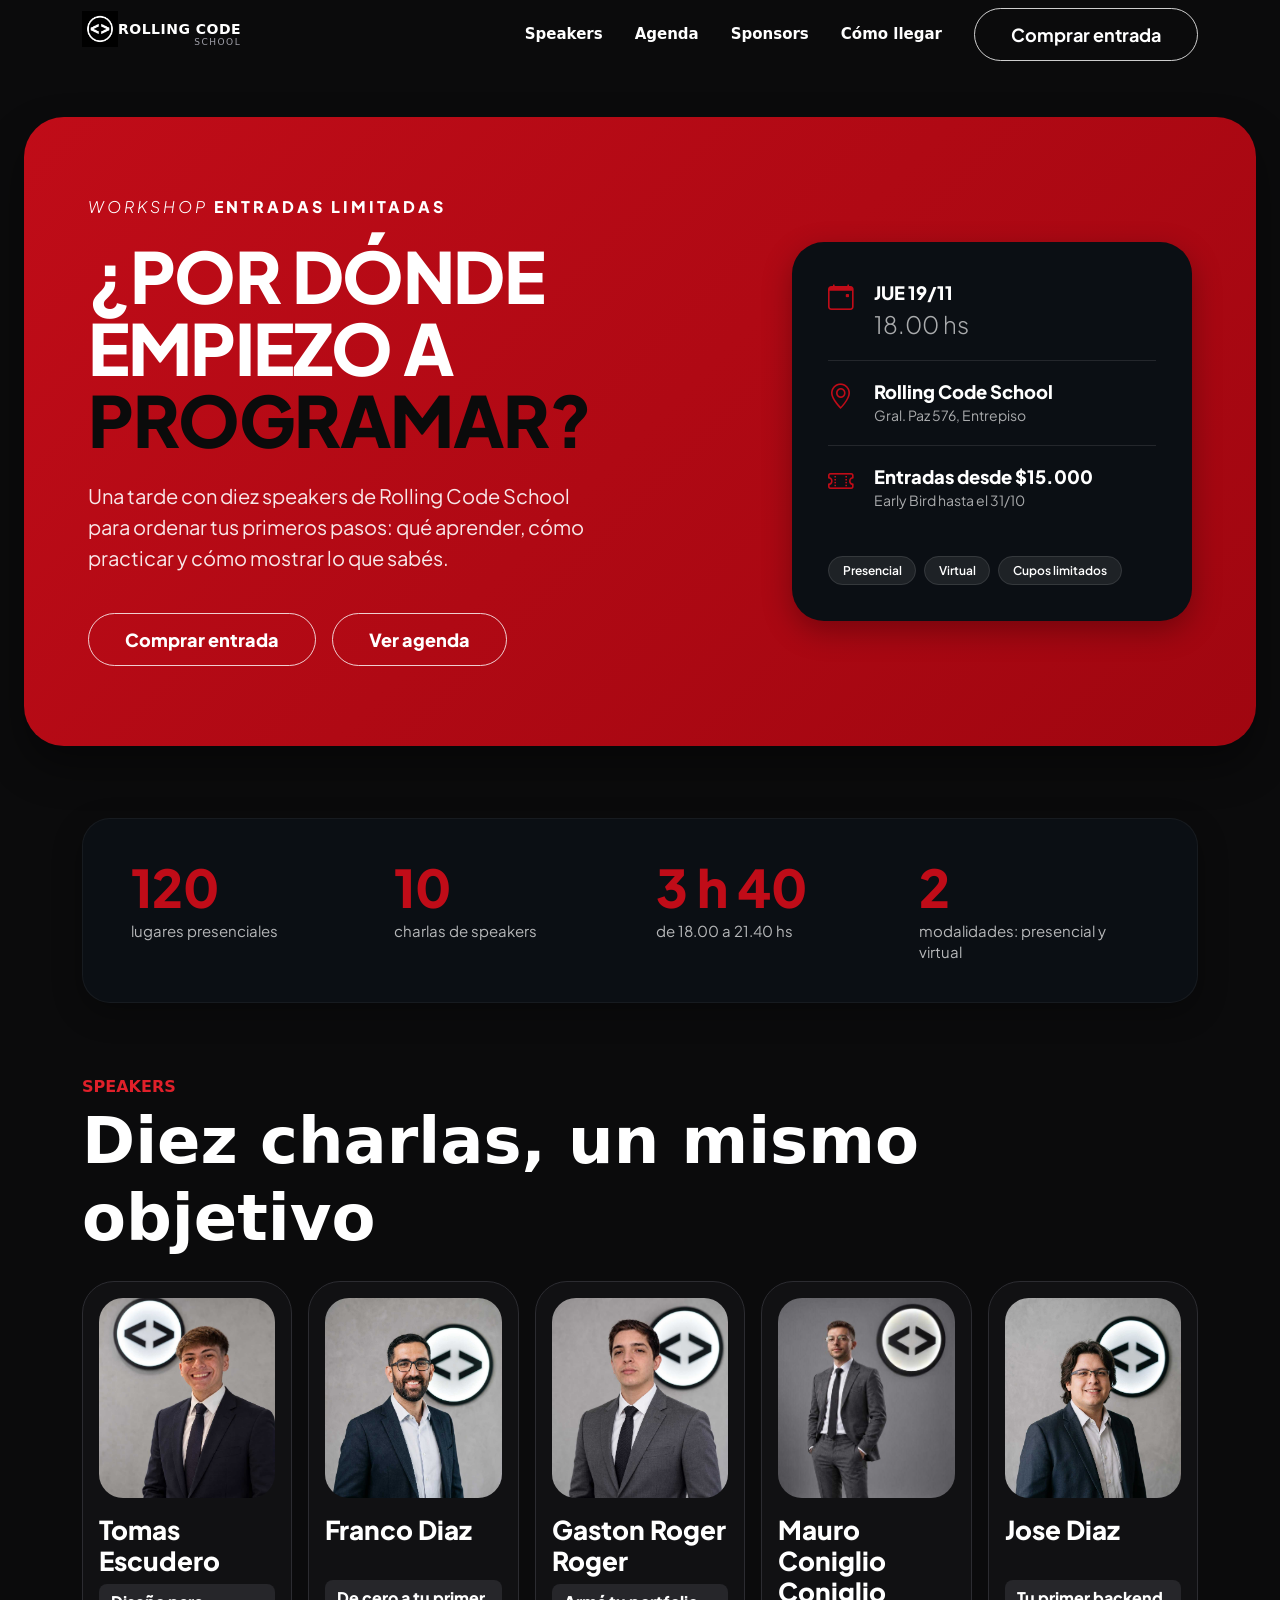
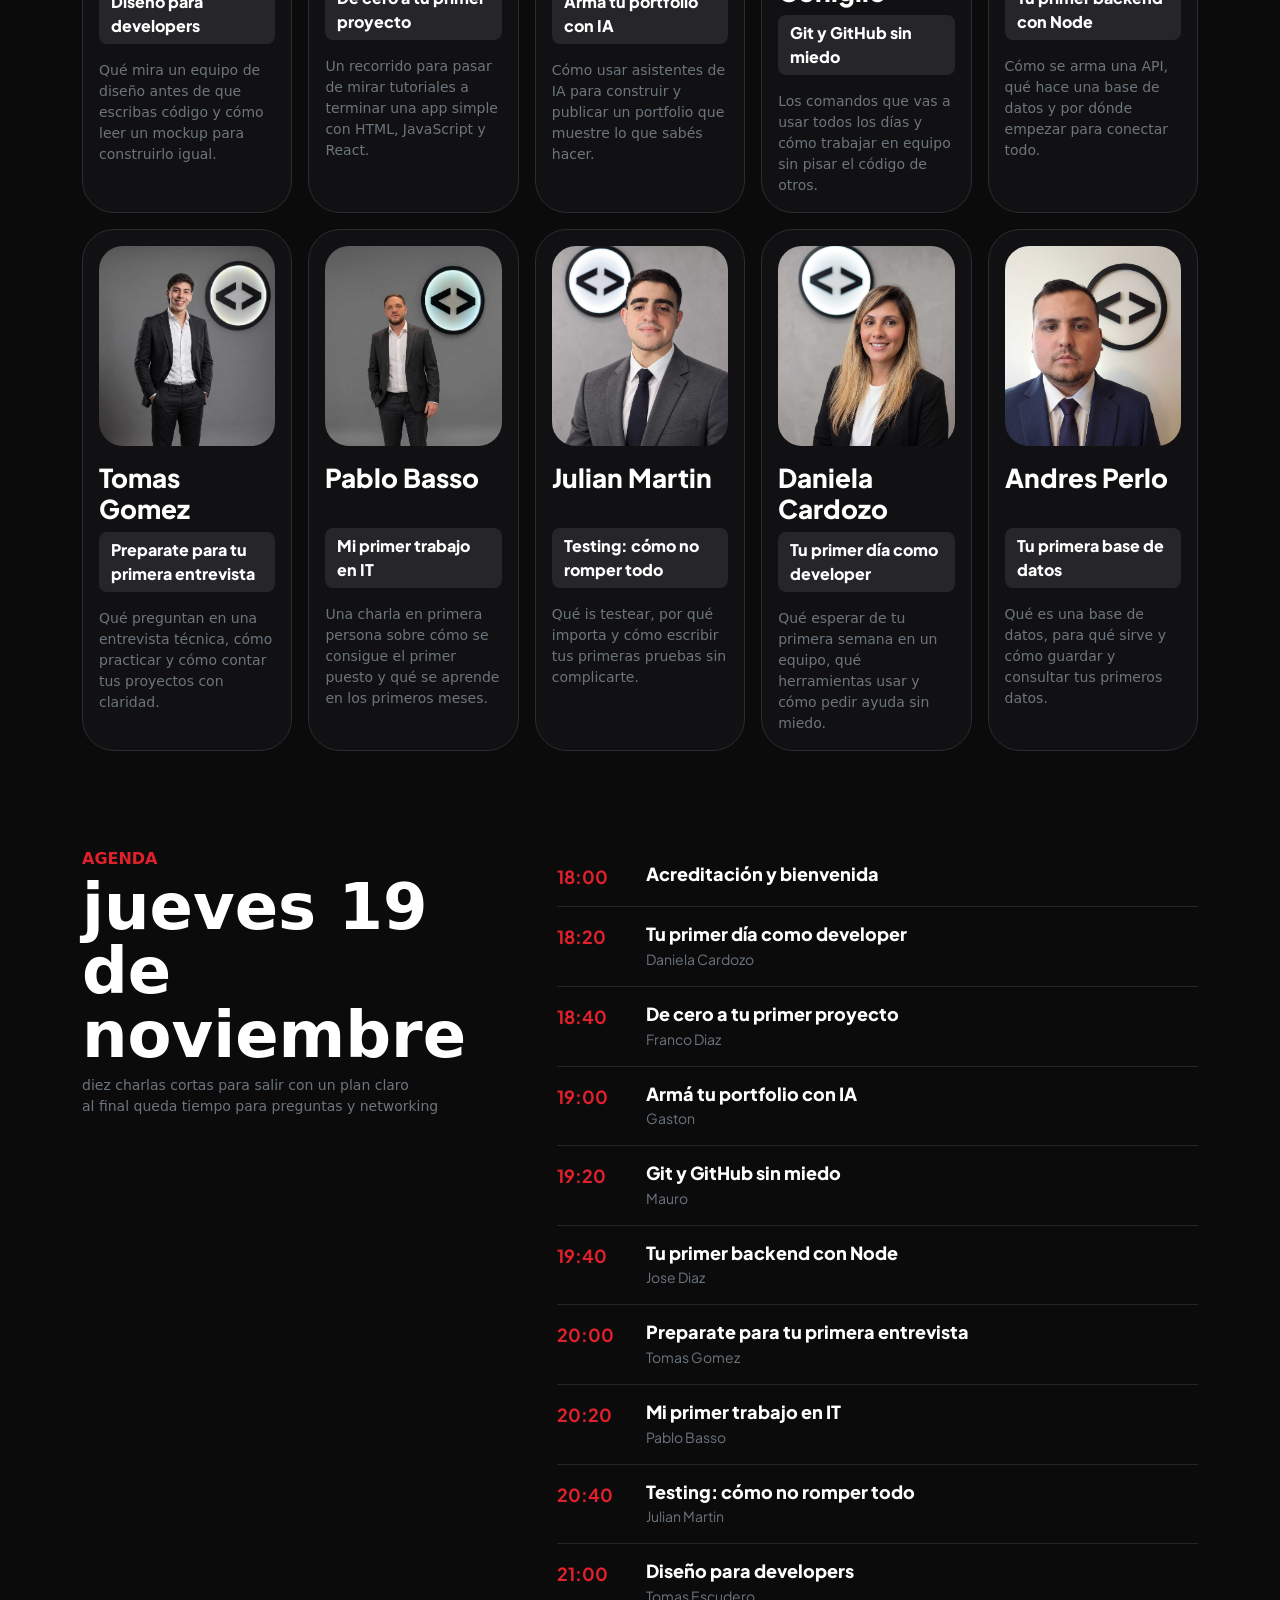
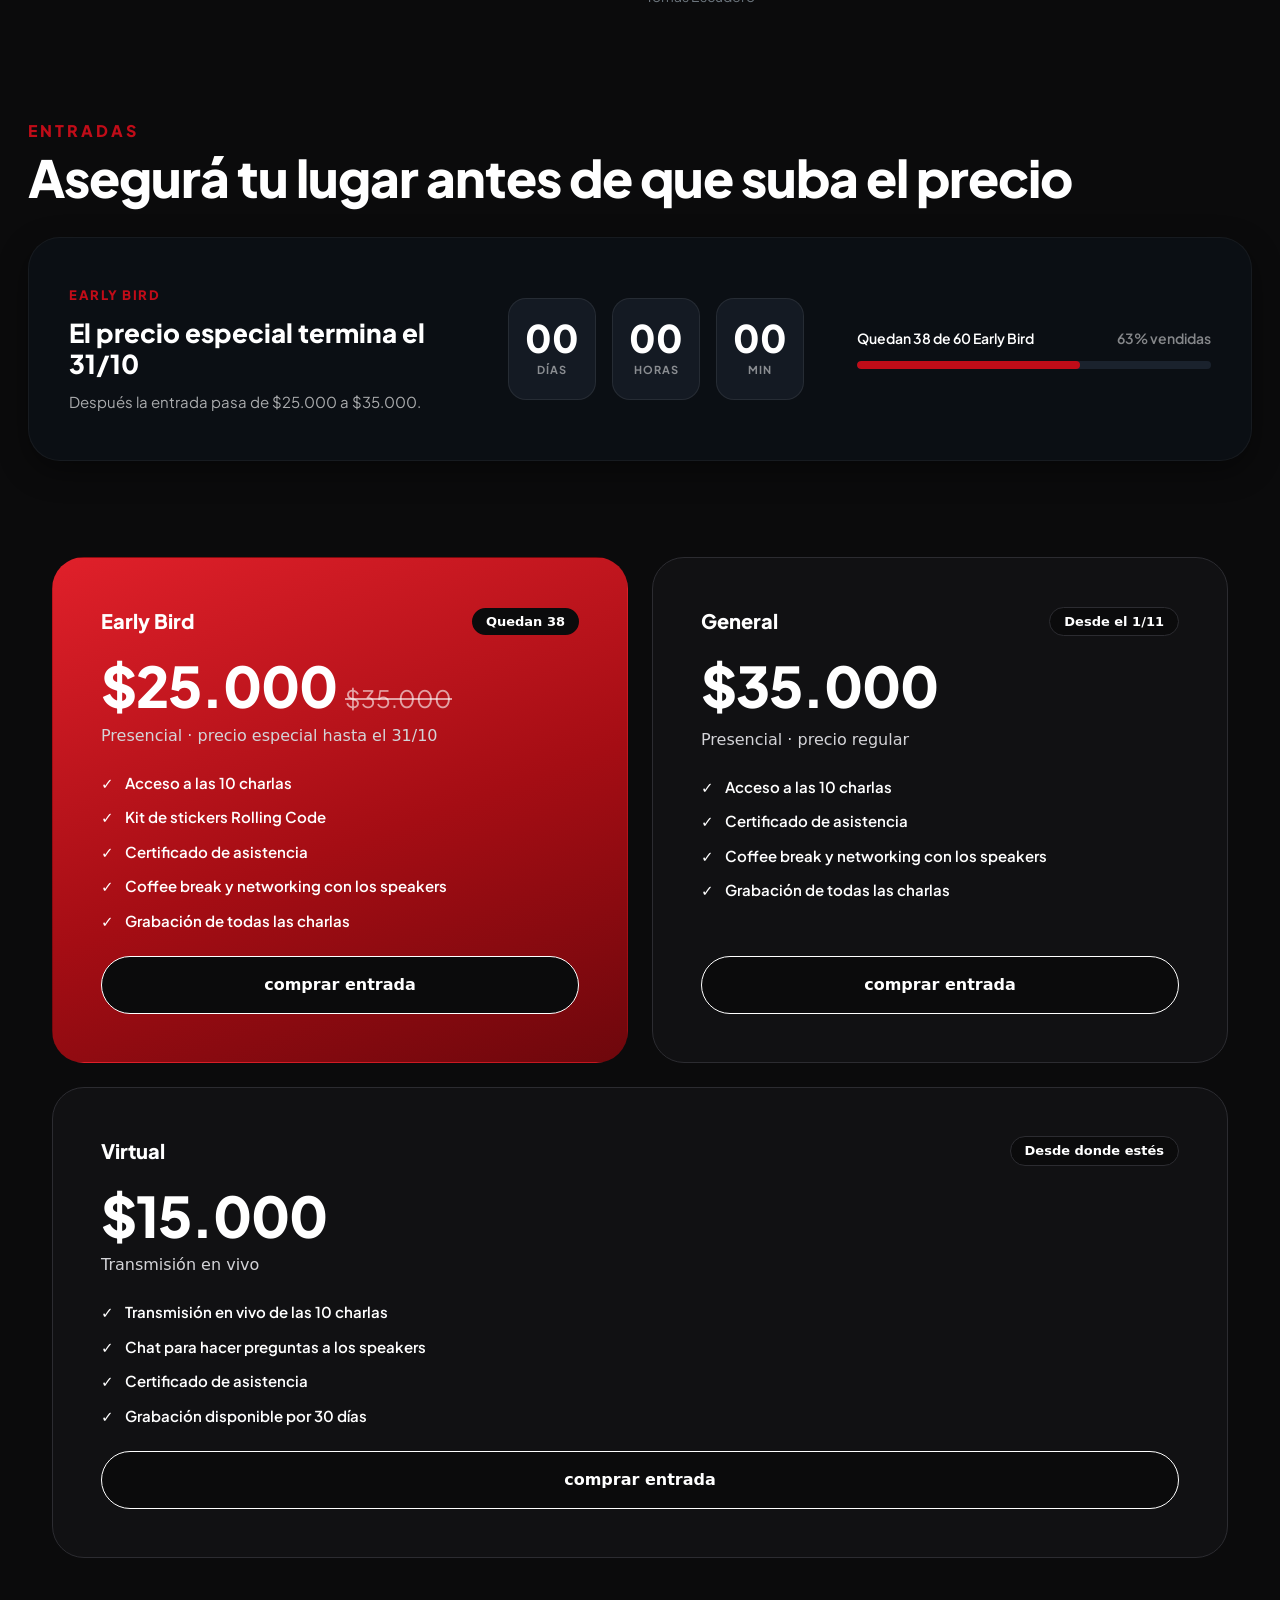
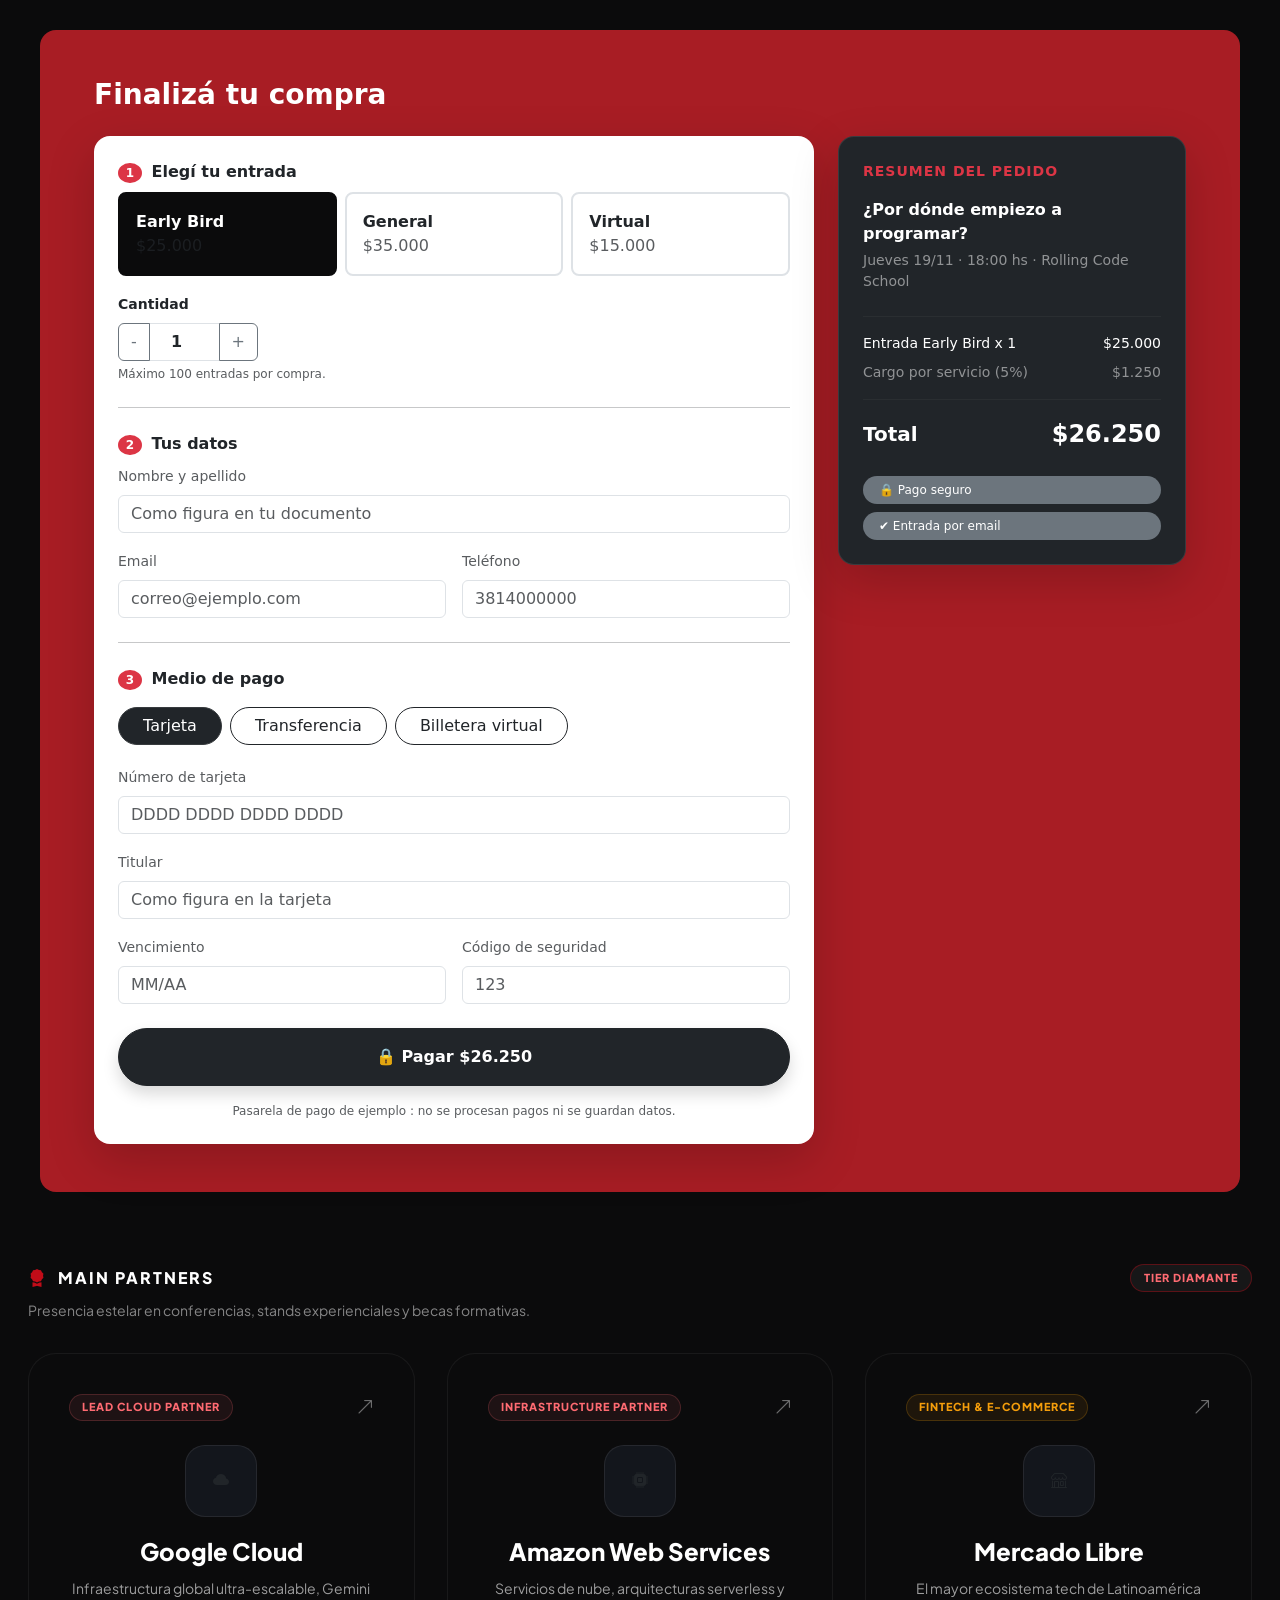
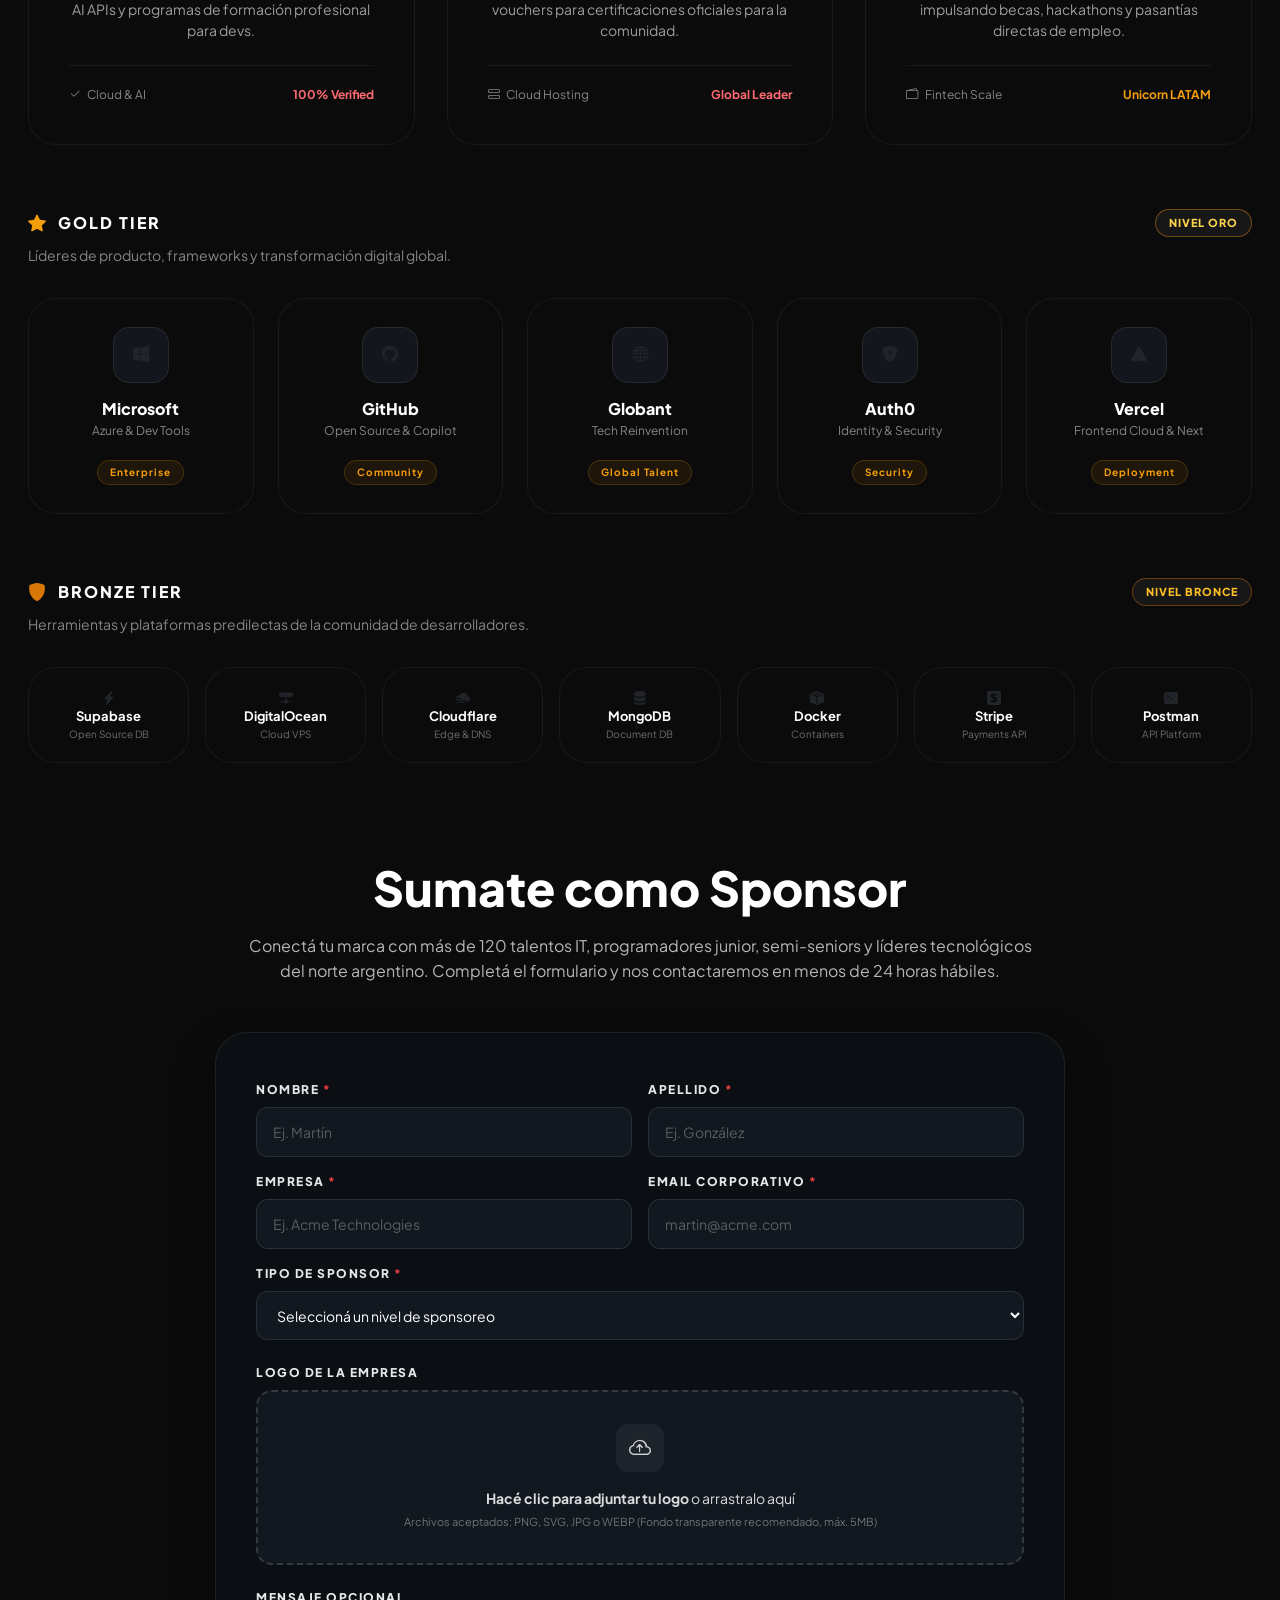
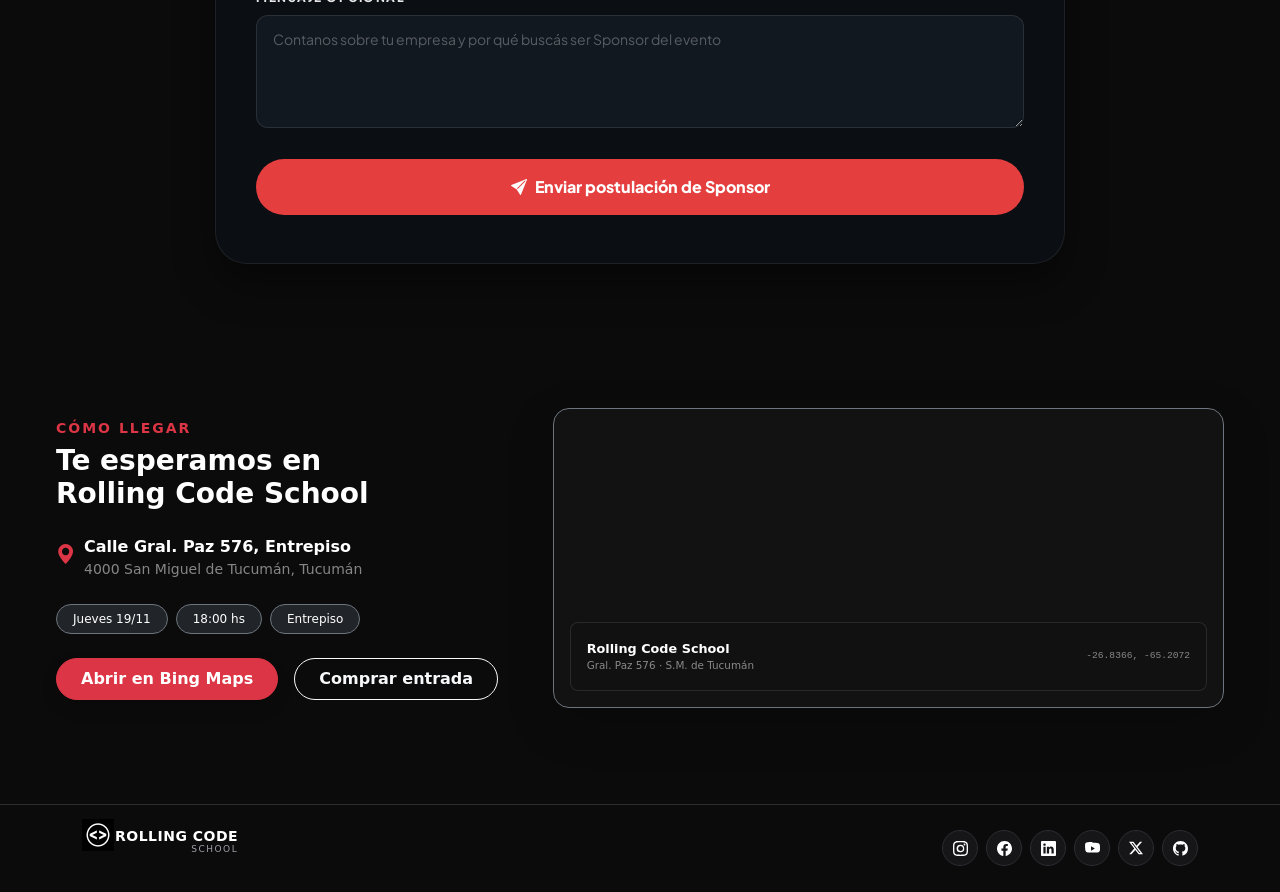
==== index.html @ f1a5f817 "fix: valido formulario sponsors y cambio los colores del fondo" ====
<!DOCTYPE html>
<html lang="en">
<head>
    <meta charset="UTF-8">
    <meta name="viewport" content="width=device-width, initial-scale=1.0">
    <title>Workshop - ¿Por dónde empiezo a programar?</title>
    
    <!-- Fuentes y Estilos -->
     <!-- Leaflet CSS -->
<link rel="stylesheet" href="https://unpkg.com/leaflet@1.9.4/dist/leaflet.css" integrity="sha256-p4NxAoJBhIIN+hmNHrzRCf9tD/miZyoHS5obTRR9BMY=" crossorigin=""/>
    <link href="https://fonts.googleapis.com/css2?family=Plus+Jakarta+Sans:ital,wght@0,400;0,600;0,800;1,300&display=swap" rel="stylesheet">
    <link href="https://cdn.jsdelivr.net/npm/bootstrap@5.3.3/dist/css/bootstrap.min.css" rel="stylesheet">
    <link rel="stylesheet" href="https://cdn.jsdelivr.net/npm/bootstrap-icons@1.11.3/font/bootstrap-icons.min.css">
    <link rel="stylesheet" href="css/style.css">
    <link rel="stylesheet" href="css/variables.css">
    <link rel="stylesheet" href="css/hero.css">
    <link rel="stylesheet" href="css/stats.css">
    <link rel="stylesheet" href="css/entradas.css">
    <link rel="stylesheet" href="css/responsive.css">
    <link rel="stylesheet" href="css/checkout.css">
    <link rel="stylesheet" href="css/sponsors.css">
    <link rel="stylesheet" href="css/sponsor-form.css">
    
</head>
<body>
  <!-- Inicio del Navbar -->
    <header class="navbar-section">
        <div class="container">
            <nav class="navbar navbar-expand-lg navbar-dark">
                <!-- Logo  -->
                <a class="navbar-brand d-flex align-items-center gap-0.5" href="#">
                    <img src="./img/1001583284 (1).jpg" alt="Logo Rolling Code" style="height: 36px; object-fit: contain; transform: translateY(-6px);">
                    <div class="d-flex flex-column lh-1">
                        <span class="fw-bold text-white" style="font-size: 14px; letter-spacing: 0.5px;">ROLLING CODE</span>
                        <div class="d-flex justify-content-end w-100" style="margin-top: 2px;">
                            <span class="text-uppercase" style="font-size: 9px; letter-spacing: 1.5px; color: #A1A1AA;">SCHOOL</span>
                        </div>
                    </div>
                </a>

                <!-- Botón hamburguesa para dispositivos móviles -->
                <button class="navbar-toggler border-0 shadow-none" type="button" data-bs-toggle="collapse" data-bs-target="#navbarNav" aria-controls="navbarNav" aria-expanded="false" aria-label="Toggle navigation">
                    <span class="navbar-toggler-icon"></span>
                </button>

                <!-- Menú de navegación a la derecha -->
                <div class="collapse navbar-collapse justify-content-end" id="navbarNav">
                    <ul class="navbar-nav align-items-lg-center gap-lg-3 mb-2 mb-lg-0 py-2 py-lg-0">
                        <li class="nav-item">
                            <a class="nav-link text-white px-0 px-lg-2" href="#speakers">Speakers</a>
                        </li>
                        <li class="nav-item">
                            <a class="nav-link text-white px-0 px-lg-2" href="#agenda">Agenda</a>
                        </li>
                        <li class="nav-item">
                            <a class="nav-link text-white px-0 px-lg-2" href="#sponsors">Sponsors</a>
                        </li>
                        <li class="nav-item">
                            <a class="nav-link text-white px-0 px-lg-2" href="#como-llegar">Cómo llegar</a>
                        </li>
                        <li class="nav-item ms-lg-2 mt-2 mt-lg-0">
                            <a href="#comprar" class="btn btn-comprar text-white text-decoration-none fw-bold w-100 w-lg-auto text-center">
                                Comprar entrada
                            </a>
                        </li>
                    </ul>
                </div>
            </nav>
        </div>
    </header>
    <!-- Fin del Navbar -->

  <!-- SECCIÓN HERO -->
  <section class="hero-section">
    <div class="ConteinerHero">
      
      <!-- COLUMNA IZQUIERDA: Títulos y botones principales -->
      <div class="hero-text-content">
        <h6 class="hero-subtitle">
          <span class="workshop-word">WORKSHOP</span> ENTRADAS LIMITADAS
        </h6>
        
        <h1 class="hero-title">
          ¿POR DÓNDE<br>
          EMPIEZO A<br>
          <span class="text-dark-title">PROGRAMAR?</span>
        </h1>
        
        <p class="hero-description">
          Una tarde con diez speakers de Rolling Code School para ordenar tus primeros pasos: qué aprender, cómo practicar y cómo mostrar lo que sabés.
        </p>
        
        <div class="hero-buttons">
  <a href="#comprarEntrada" class="btn-comprar text-decoration-none">Comprar entrada</a>
  <a href="#agenda" class="btn-agenda text-decoration-none">Ver agenda</a>
</div>
      </div>

      <!-- COLUMNA DERECHA: Tarjeta oscura con la información del evento -->
      <div class="hero-card-right">
        <div class="card-info-item">
          <i class="bi bi-calendar-event info-icon"></i>
          <div>
            <span class="info-title">JUE 19/11</span>
            <span class="info-sub flex-subtitle">18.00 hs</span>
          </div>
        </div>

        <div class="card-info-item">
          <i class="bi bi-geo-alt info-icon"></i>
          <div>
            <span class="info-title">Rolling Code School</span>
            <span class="info-sub">Gral. Paz 576, Entrepiso</span>
          </div>
        </div>

        <div class="card-info-item">
          <i class="bi bi-ticket-perforated info-icon"></i>
          <div>
            <span class="info-title">Entradas desde $15.000</span>
            <span class="info-sub">Early Bird hasta el 31/10</span>
          </div>
        </div>
        
        <div class="card-tags">
  <a href="#comprarEntrada" style="text-decoration: none;"><span class="tag">Presencial</span></a>
  <a href="#comprarEntrada" style="text-decoration: none;"><span class="tag">Virtual</span></a>
  <a href="#comprarEntrada" style="text-decoration: none;"><span class="tag tag-red">Cupos limitados</span></a>
</div>
      </div>

    </div>
  </section>

  <!-- SECCIÓN STATS / CONTADOR -->
  <section class="stats-section py-4">
    <div class="container">
      <div class="stats-card">
        <!-- Ítem 1 -->
        <div class="stat-item">
          <span class="stat-number">120</span>
          <span class="stat-label">lugares presenciales</span>
        </div>
        <!-- Ítem 2 -->
        <div class="stat-item">
          <span class="stat-number">10</span>
          <span class="stat-label">charlas de speakers</span>
        </div>
        <!-- Ítem 3 -->
        <div class="stat-item">
          <span class="stat-number">3 h 40</span>
          <span class="stat-label">de 18.00 a 21.40 hs</span>
        </div>
        <!-- Ítem 4 -->
        <div class="stat-item">
          <span class="stat-number">2</span>
          <span class="stat-label">modalidades: presencial y virtual</span>
        </div>
      </div>
    </div>
  </section>

  <!-- SECCIÓN SPEAKERS -->
  <section id="speakers" class="py-5">
    <div class="container">
  
  
      <!-- Títulos -->
      <div class="mb-4">
        <span class="fw-bold text-uppercase d-block mb-1" style="color: var(--rc-red) !important; font-size: 16px; font-weight: 800;">
          SPEAKERS
        </span>
        <h2 class="text-white mb-0" style="font-size: 64px; font-weight: 800;">
          Diez charlas, un mismo objetivo
        </h2>
      </div>

      <!-- Tarjetas speakers -->
      <div class="row row-cols-1 row-cols-sm-2 row-cols-md-3 row-cols-lg-5 g-3">

        <!-- Speaker 1 -->
        <div class="col">
          <div class="card speaker-card h-100 p-3 text-white">
            <img src="./img/IMG-20261024-WA0302.jpg" class="card-img-top speaker-img mb-3" alt="Tomas Escudero" style="object-fit: cover; object-position: center; height: 200px;">
            <div class="card-body p-0 d-flex flex-column">
              <h5 class="speaker-name mb-2">Tomas Escudero</h5>
              <div class="titulo-charla mb-3 text-wrap">
                <a href="#" data-bs-toggle="modal" data-bs-target="#modalSpeaker1" class="text-white text-decoration-none">
                <a href="#" data-bs-toggle="modal" data-bs-target="#modalSpeaker1" class="text-white text-decoration-none">Diseño para developers</a>
            </a>
            </div>
              <p class="card-text text-secondary small mb-0">Qué mira un equipo de diseño antes de que escribas código y cómo leer un mockup para construirlo igual.</p>
            </div>
          </div>
        </div>

        <!-- Speaker 2 -->
        <div class="col">
          <div class="card speaker-card h-100 p-3 text-white">
            <img src="./img/IMG-20261023-WA0204.jpg" class="card-img-top speaker-img mb-3" alt="Franco Diaz" style="object-fit: cover; object-position: center; height: 200px;">
            <div class="card-body p-0 d-flex flex-column">
              <h5 class="speaker-name mb-2">Franco Diaz</h5>
              <div class="titulo-charla mb-3 text-wrap">
                <a href="#" data-bs-toggle="modal" data-bs-target="#modalSpeaker2" class="text-white text-decoration-none">
                <a href="#" data-bs-toggle="modal" data-bs-target="#modalSpeaker2" class="text-white text-decoration-none">De cero a tu primer proyecto</a>
            </a>
            </div>
              <p class="card-text text-secondary small mb-0">Un recorrido para pasar de mirar tutoriales a terminar una app simple con HTML, JavaScript y React.</p>
            </div>
          </div>
        </div>

        <!-- Speaker 3 -->
        <div class="col">
          <div class="card speaker-card h-100 p-3 text-white">
            <img src="./img/IMG-20261024-WA0300.jpg" class="card-img-top speaker-img mb-3" alt="Gaston" style="object-fit: cover; object-position: center; height: 200px;">
            <div class="card-body p-0 d-flex flex-column">
              <h5 class="speaker-name mb-2">Gaston Roger Roger</h5>
              <div class="titulo-charla mb-3 text-wrap">
                <a href="#" data-bs-toggle="modal" data-bs-target="#modalSpeaker3" class="text-white text-decoration-none">
                <a href="#" data-bs-toggle="modal" data-bs-target="#modalSpeaker3" class="text-white text-decoration-none">Armá tu portfolio con IA</a>
            </a>
            </div>
              <p class="card-text text-secondary small mb-0">Cómo usar asistentes de IA para construir y publicar un portfolio que muestre lo que sabés hacer.</p>
            </div>
          </div>
        </div>

        <!-- Speaker 4 -->
        <div class="col">
          <div class="card speaker-card h-100 p-3 text-white">
            <img src="./img/IMG-20261026-WA0021.jpg" class="card-img-top speaker-img mb-3" alt="Mauro" style="object-fit: cover; object-position: center; height: 200px;">
            <div class="card-body p-0 d-flex flex-column">
              <h5 class="speaker-name mb-2">Mauro Coniglio Coniglio</h5>
              <div class="titulo-charla mb-3 text-wrap">
                <a href="#" data-bs-toggle="modal" data-bs-target="#modalSpeaker4" class="text-white text-decoration-none">
                <a href="#" data-bs-toggle="modal" data-bs-target="#modalSpeaker4" class="text-white text-decoration-none">Git y GitHub sin miedo</a>
            </a>
            </div>
              <p class="card-text text-secondary small mb-0">Los comandos que vas a usar todos los días y cómo trabajar en equipo sin pisar el código de otros.</p>
            </div>
          </div>
        </div>

        <!-- Speaker 5 -->
        <div class="col">
          <div class="card speaker-card h-100 p-3 text-white">
            <img src="./img/IMG-20261023-WA0208.jpg" class="card-img-top speaker-img mb-3" alt="Jose Diaz" style="object-fit: cover; object-position: center; height: 200px;">
            <div class="card-body p-0 d-flex flex-column">
              <h5 class="speaker-name mb-2">Jose Diaz</h5>
              <div class="titulo-charla mb-3 text-wrap">
                <a href="#" data-bs-toggle="modal" data-bs-target="#modalSpeaker5" class="text-white text-decoration-none">
                <a href="#" data-bs-toggle="modal" data-bs-target="#modalSpeaker5" class="text-white text-decoration-none">Tu primer backend con Node</a>
            </a>
            </div>
              <p class="card-text text-secondary small mb-0">Cómo se arma una API, qué hace una base de datos y por dónde empezar para conectar todo.</p>
            </div>
          </div>
        </div>

        <!-- Speaker 6 -->
        <div class="col">
          <div class="card speaker-card h-100 p-3 text-white">
            <img src="./img/IMG-20261026-WA0020.jpg" class="card-img-top speaker-img mb-3" alt="Tomas Gomez" style="object-fit: cover; object-position: center; height: 200px;">
            <div class="card-body p-0 d-flex flex-column">
              <h5 class="speaker-name mb-2">Tomas Gomez</h5>
              <div class="titulo-charla mb-3 text-wrap">
                <a href="#" data-bs-toggle="modal" data-bs-target="#modalSpeaker6" class="text-white text-decoration-none"></a>
            
                <a href="#" data-bs-toggle="modal" data-bs-target="#modalSpeaker6" class="text-white text-decoration-none">Preparate para tu primera entrevista</a>
            </div>
              <p class="card-text text-secondary small mb-0">Qué preguntan en una entrevista técnica, cómo practicar y cómo contar tus proyectos con claridad.</p>
            </div>
          </div>
        </div>

        <!-- Speaker 7 -->
        <div class="col">
          <div class="card speaker-card h-100 p-3 text-white">
            <img src="./img/IMG-20261026-WA0022.jpg" class="card-img-top speaker-img mb-3" alt="Pablo Basso" style="object-fit: cover; object-position: center; height: 200px;">
            <div class="card-body p-0 d-flex flex-column">
              <h5 class="speaker-name mb-2">Pablo Basso</h5>
              <div class="titulo-charla mb-3 text-wrap">
                <a href="#" data-bs-toggle="modal" data-bs-target="#modalSpeaker7" class="text-white text-decoration-none">
                <a href="#" data-bs-toggle="modal" data-bs-target="#modalSpeaker7" class="text-white text-decoration-none">Mi primer trabajo en IT</a>
            </a>
            </div>
              <p class="card-text text-secondary small mb-0">Una charla en primera persona sobre cómo se consigue el primer puesto y qué se aprende en los primeros meses.</p>
            </div>
          </div>
        </div>

        <!-- Speaker 8 -->
        <div class="col">
          <div class="card speaker-card h-100 p-3 text-white">
            <img src="./img/IMG-20261024-WA0299.jpg" class="card-img-top speaker-img mb-3" alt="Julian Martin" style="object-fit: cover; object-position: center; height: 200px;">
            <div class="card-body p-0 d-flex flex-column">
              <h5 class="speaker-name mb-2">Julian Martin</h5>
              <div class="titulo-charla mb-3 text-wrap">
                <a href="#" data-bs-toggle="modal" data-bs-target="#modalSpeaker8" class="text-white text-decoration-none">
                <a href="#" data-bs-toggle="modal" data-bs-target="#modalSpeaker8" class="text-white text-decoration-none">Testing: cómo no romper todo</a>
            </a>
            </div>
              <p class="card-text text-secondary small mb-0">Qué is testear, por qué importa y cómo escribir tus primeras pruebas sin complicarte.</p>
            </div>
          </div>
        </div>

        <!-- Speaker 9 -->
        <div class="col">
          <div class="card speaker-card h-100 p-3 text-white">
            <img src="./img/IMG-20261023-WA0206.jpg" class="card-img-top speaker-img mb-3" alt="Daniela Cardozo" style="object-fit: cover; object-position: center; height: 200px;">
            <div class="card-body p-0 d-flex flex-column">
              <h5 class="speaker-name mb-2">Daniela Cardozo</h5>
              <div class="titulo-charla mb-3 text-wrap">
                <a href="#" data-bs-toggle="modal" data-bs-target="#modalSpeaker9" class="text-white text-decoration-none">
                <a href="#" data-bs-toggle="modal" data-bs-target="#modalSpeaker9" class="text-white text-decoration-none">Tu primer día como developer</a>
            </a>
            </div>
              <p class="card-text text-secondary small mb-0">Qué esperar de tu primera semana en un equipo, qué herramientas usar y cómo pedir ayuda sin miedo.</p>
            </div>
          </div>
        </div>

        <!-- Speaker 10 -->
        <div class="col">
          <div class="card speaker-card h-100 p-3 text-white">
            <img src="./img/IMG-20261024-WA0303.jpg" class="card-img-top speaker-img mb-3" alt="Andres Perlo" style="object-fit: cover; object-position: center; height: 200px;">
            <div class="card-body p-0 d-flex flex-column">
              <h5 class="speaker-name mb-2">Andres Perlo</h5>
              <div class="titulo-charla mb-3 text-wrap">
                <a href="#" data-bs-toggle="modal" data-bs-target="#modalSpeaker10" class="text-white text-decoration-none">
                <a href="#" data-bs-toggle="modal" data-bs-target="#modalSpeaker10" class="text-white text-decoration-none">Tu primera base de datos</a>
            </a>
            </div>
              <p class="card-text text-secondary small mb-0">Qué es una base de datos, para qué sirve y cómo guardar y consultar tus primeros datos.</p>
            </div>
          </div>
        </div>

      </div>
    </div>
  </section>

  <!-- SECCIÓN AGENDA -->
  <section id="agenda" class="py-5">
    <div class="container">
      <div class="row">
        
        <!-- Columna de Títulos de Agenda -->
        <div class="col-lg-5 mb-4 mb-lg-0">
          <div class="mb-4">
            <span class="fw-bold text-uppercase d-block mb-1" style="color: var(--rc-red) !important; font-size: 16px; font-weight: 800;">
              AGENDA
            </span>
            <h2 class="text-white lh-1 mb-0" style="font-size: 64px; font-weight: 800;">
              jueves 19 de <br> noviembre
            </h2>
            <div>
              <p class="card-text text-secondary small mt-2 mb-0">
                diez charlas cortas para salir con un plan claro<br>
                al final queda tiempo para preguntas y networking
              </p>
            </div>
          </div>
        </div>

        <!-- Columna de Itinerario -->
        <div class="col-lg-7">
          <div class="d-flex flex-column">
            
            <!-- Item 1 -->
            <div class="d-flex gap-4 py-3 border-bottom border-secondary border-opacity-25">
              <span class="horario-agenda fw-bold">18:00</span>
              <div>
                <h5 class="titulo-charla-agenda text-white mb-0">Acreditación y bienvenida</h5>
              </div>
            </div>

            <!-- Item 2 -->
            <div class="d-flex gap-4 py-3 border-bottom border-secondary border-opacity-25">
              <span class="horario-agenda fw-bold">18:20</span>
              <div>
                <h5 class="titulo-charla-agenda text-white mb-1">Tu primer día como developer</h5>
                <p class="nombre-mentor-agenda text-secondary small mb-0">Daniela Cardozo</p>
              </div>
            </div>

            <!-- Item 3 -->
            <div class="d-flex gap-4 py-3 border-bottom border-secondary border-opacity-25">
              <span class="horario-agenda fw-bold">18:40</span>
              <div>
                <h5 class="titulo-charla-agenda text-white mb-1">De cero a tu primer proyecto</h5>
                <p class="nombre-mentor-agenda text-secondary small mb-0">Franco Diaz</p>
              </div>
            </div>

            <!-- Item 4 -->
            <div class="d-flex gap-4 py-3 border-bottom border-secondary border-opacity-25">
              <span class="horario-agenda fw-bold">19:00</span>
              <div>
                <h5 class="titulo-charla-agenda text-white mb-1">Armá tu portfolio con IA</h5>
                <p class="nombre-mentor-agenda text-secondary small mb-0">Gaston</p>
              </div>
            </div>

            <!-- Item 5 -->
            <div class="d-flex gap-4 py-3 border-bottom border-secondary border-opacity-25">
              <span class="horario-agenda fw-bold">19:20</span>
              <div>
                <h5 class="titulo-charla-agenda text-white mb-1">Git y GitHub sin miedo</h5>
                <p class="nombre-mentor-agenda text-secondary small mb-0">Mauro</p>
              </div>
            </div>

            <!-- Item 6 -->
            <div class="d-flex gap-4 py-3 border-bottom border-secondary border-opacity-25">
              <span class="horario-agenda fw-bold">19:40</span>
              <div>
                <h5 class="titulo-charla-agenda text-white mb-1">Tu primer backend con Node</h5>
                <p class="nombre-mentor-agenda text-secondary small mb-0">Jose Diaz</p>
              </div>
            </div>

            <!-- Item 7 -->
            <div class="d-flex gap-4 py-3 border-bottom border-secondary border-opacity-25">
              <span class="horario-agenda fw-bold">20:00</span>
              <div>
                <h5 class="titulo-charla-agenda text-white mb-1">Preparate para tu primera entrevista</h5>
                <p class="nombre-mentor-agenda text-secondary small mb-0">Tomas Gomez</p>
              </div>
            </div>

            <!-- Item 8 -->
            <div class="d-flex gap-4 py-3 border-bottom border-secondary border-opacity-25">
              <span class="horario-agenda fw-bold">20:20</span>
              <div>
                <h5 class="titulo-charla-agenda text-white mb-1">Mi primer trabajo en IT</h5>
                <p class="nombre-mentor-agenda text-secondary small mb-0">Pablo Basso</p>
              </div>
            </div>

            <!-- Item 9 -->
            <div class="d-flex gap-4 py-3 border-bottom border-secondary border-opacity-25">
              <span class="horario-agenda fw-bold">20:40</span>
              <div>
                <h5 class="titulo-charla-agenda text-white mb-1">Testing: cómo no romper todo</h5>
                <p class="nombre-mentor-agenda text-secondary small mb-0">Julian Martin</p>
              </div>
            </div>

            <!-- Item 10 -->
            <div class="d-flex gap-4 py-3">
              <span class="horario-agenda fw-bold">21:00</span>
              <div>
                <h5 class="titulo-charla-agenda text-white mb-1">Diseño para developers</h5>
                <p class="nombre-mentor-agenda text-secondary small mb-0">Tomas Escudero</p>
              </div>
            </div>

          </div>
        </div>

      </div>
    </div>
  </section>

  <!-- SECCIÓN ENTRADAS / EARLY BIRD (CON CONTADOR) -->
  <section class="tickets-countdown-section py-5">
    <div class="container">
      
      <div class="mb-4" id="comprarEntrada">
        <span class="section-tag">ENTRADAS</span>
        <h2 class="section-title">Asegurá tu lugar antes de que suba el precio</h2>
      </div>

      <div class="tickets-card">
        
        <div class="tickets-info">
          <span class="early-bird-tag">EARLY BIRD</span>
          <h3 class="tickets-heading">El precio especial termina el 31/10</h3>
          <p class="tickets-subtext">Después la entrada pasa de $25.000 a $35.000.</p>
        </div>

        <div class="countdown-boxes">
          <div class="time-box">
            <span class="time-number" id="days">00</span>
            <span class="time-label">DÍAS</span>
          </div>
          <div class="time-box">
            <span class="time-number" id="hours">00</span>
            <span class="time-label">HORAS</span>
          </div>
          <div class="time-box">
            <span class="time-number" id="minutes">00</span>
            <span class="time-label">MIN</span>
          </div>
        </div>

        <div class="tickets-progress-container">
          <div class="progress-labels">
            <span class="progress-left-text">Quedan 38 de 60 Early Bird</span>
            <span class="progress-right-text">63% vendidas</span>
          </div>
          <div class="progress-bar-bg">
            <div class="progress-bar-fill" style="width: 63%;"></div>
          </div>
        </div>

      </div>

    </div>
  </section>

  <!-- SECCIÓN PRECIO DE PAQUETES -->
  <section class="py-5">
    <div class="container" style="max-width: 1200px;">

      <div class="row row-cols-1 row-cols-lg-2 g-4 mb-4">

        <!-- Tarjeta 1: Early Bird -->
        <div class="col">
          <div class="tarjetas-precios tarjeta-roja h-100 p-4 p-lg-5 d-flex flex-column justify-content-between">
            <div>
              <div class="d-flex justify-content-between align-items-center mb-3">
                <span class="titulos-tarjetas">Early Bird</span>
                <span class="etiquetas-superiores">Quedan 38</span>
              </div>

              <div class="d-flex align-items-baseline gap-2 mb-1">
                <h3 class="precio-tarjetas mb-0">$25.000</h3>
                <span class="precio-tachado text-decoration-line-through">$35.000</span>
              </div>
              <p class="subtitulo-precio mb-4">Presencial · precio especial hasta el 31/10</p>

              <ul class="lista-beneficios list-unstyled mb-4">
                <li><span class="icono-lista">✓</span> Acceso a las 10 charlas</li>
                <li><span class="icono-lista">✓</span> Kit de stickers Rolling Code</li>
                <li><span class="icono-lista">✓</span> Certificado de asistencia</li>
                <li><span class="icono-lista">✓</span> Coffee break y networking con los speakers</li>
                <li><span class="icono-lista">✓</span> Grabación de todas las charlas</li>
              </ul>
            </div>

            <a href="error404.html" class="btn boton-precio w-100 py-3 rounded-pill fw-bold text-center">comprar entrada</a>
          </div>
        </div>

        <!-- Tarjeta 2: General -->
        <div class="col">
          <div class="tarjetas-precios h-100 p-4 p-lg-5 d-flex flex-column justify-content-between">
            <div>
              <div class="d-flex justify-content-between align-items-center mb-3">
                <span class="titulos-tarjetas">General</span>
                <span class="etiquetas-superiores etiqueta-border">Desde el 1/11</span>
              </div>

              <h3 class="precio-tarjetas">$35.000</h3>
              <p class="subtitulo-precio mb-4">Presencial · precio regular</p>

              <ul class="lista-beneficios list-unstyled mb-4">
                <li><span class="icono-lista">✓</span> Acceso a las 10 charlas</li>
                <li><span class="icono-lista">✓</span> Certificado de asistencia</li>
                <li><span class="icono-lista">✓</span> Coffee break y networking con los speakers</li>
                <li><span class="icono-lista">✓</span> Grabación de todas las charlas</li>
              </ul>
            </div>

            <a href="error404.html" class="btn boton-precio w-100 py-3 rounded-pill fw-bold text-center">comprar entrada</a>
          </div>
        </div>

      </div>

      <!-- Tarjeta horizontal: Virtual -->
      <div class="row">
        <div class="col-12">
          <div class="tarjetas-precios p-4 p-lg-5 d-flex flex-column justify-content-between">
            <div>
              <div class="d-flex justify-content-between align-items-center mb-3">
                <span class="titulos-tarjetas">Virtual</span>
                <span class="etiquetas-superiores etiqueta-border">Desde donde estés</span>
              </div>

              <h3 class="precio-tarjetas mb-1">$15.000</h3>
              <p class="subtitulo-precio mb-4">Transmisión en vivo</p>

              <ul class="lista-beneficios list-unstyled mb-4">
                <li><span class="icono-lista">✓</span> Transmisión en vivo de las 10 charlas</li>
                <li><span class="icono-lista">✓</span> Chat para hacer preguntas a los speakers</li>
                <li><span class="icono-lista">✓</span> Certificado de asistencia</li>
                <li><span class="icono-lista">✓</span> Grabación disponible por 30 días</li>
              </ul>
            </div>

            <a href="error404.html" class="btn boton-precio w-100 py-3 rounded-pill fw-bold text-center">comprar entrada</a>
          </div>
        </div>
      </div>

    </div>
  </section>
<!-- CONTENEDOR PRINCIPAL FINALIZA COMPRA -->
<div class="checkout-wrapper mx-auto my-0 my-md-4" style="max-width: 1200px;">
  
  <!-- SECCIÓN FINALIZÁ TU COMPRA CON EL BORDE ROJO -->
  <section id="checkout-section" class="py-4 py-md-5 rounded-4" style="background-color: #a81d24;">
    <div class="container px-3 px-md-4">
      <h2 class="text-white fw-bold mb-3 mb-md-4 fs-3 fs-md-2">Finalizá tu compra</h2>
      
      <div class="row g-4">
        <!-- FORMULARIO (Izquierda) -->
        <div class="col-12 col-lg-8">
          <div class="bg-white p-3 p-sm-4 rounded-4 shadow-lg text-dark">
            <form id="payment-form" novalidate>
              
              <!-- 1. Elegí tu entrada -->
              <div class="mb-4">
                <label class="fw-bold mb-2 d-block">
                  <span class="badge bg-danger rounded-circle me-1">1</span> Elegí tu entrada
                </label>
                <div class="row g-2" id="ticket-options">
                  <div class="col-12 col-sm-4">
                    <div class="ticket-card p-3 border rounded-3 cursor-pointer selected" data-price="25000" data-name="Early Bird">
                      <div class="fw-bold">Early Bird</div>
                      <div class="text-muted">$25.000</div>
                    </div>
                  </div>
                  <div class="col-12 col-sm-4">
                    <div class="ticket-card p-3 border rounded-3 cursor-pointer" data-price="35000" data-name="General">
                      <div class="fw-bold">General</div>
                      <div class="text-muted">$35.000</div>
                    </div>
                  </div>
                  <div class="col-12 col-sm-4">
                    <div class="ticket-card p-3 border rounded-3 cursor-pointer" data-price="15000" data-name="Virtual">
                      <div class="fw-bold">Virtual</div>
                      <div class="text-muted">$15.000</div>
                    </div>
                  </div>
                </div>

                <!-- Cantidad -->
                <div class="mt-3">
                  <label class="form-label small fw-bold">Cantidad</label>
                  <div class="d-flex align-items-center">
                    <div class="input-group" style="width: 140px;">
                      <button class="btn btn-outline-secondary" type="button" id="decrease-btn">-</button>
                      <input type="number" class="form-control text-center fw-bold" id="ticket-qty" value="1" min="1" max="100" readonly>
                      <button class="btn btn-outline-secondary" type="button" id="increase-btn">+</button>
                    </div>
                  </div>
                  <small class="text-muted d-block mt-1" style="font-size: 0.75rem;">Máximo 100 entradas por compra.</small>
                </div>
              </div>

              <hr class="my-4">

              <!-- 2. Tus datos -->
              <div class="mb-4">
                <label class="fw-bold mb-2 d-block">
                  <span class="badge bg-danger rounded-circle me-1">2</span> Tus datos
                </label>
                <div class="mb-3">
                  <label class="form-label small text-muted">Nombre y apellido</label>
                  <input type="text" class="form-control" id="full-name" placeholder="Como figura en tu documento" required>
                  <div class="invalid-feedback">Ingresá solo letras (mínimo 3 caracteres).</div>
                </div>
                <div class="row g-3">
                  <div class="col-12 col-md-6">
                    <label class="form-label small text-muted">Email</label>
                    <input type="email" class="form-control" id="email" placeholder="correo@ejemplo.com" required>
                    <div class="invalid-feedback">Ingresá un email válido.</div>
                  </div>
                  <div class="col-12 col-md-6">
                    <label class="form-label small text-muted">Teléfono</label>
                    <input type="text" inputmode="numeric" class="form-control" id="phone" placeholder="3814000000" maxlength="15" required>
                    <div class="invalid-feedback">Ingresá solo números (mínimo 8 dígitos).</div>
                  </div>
                </div>
              </div>

              <hr class="my-4">

              <!-- 3. Medio de pago -->
              <div class="mb-4">
                <label class="fw-bold mb-3 d-block">
                  <span class="badge bg-danger rounded-circle me-1">3</span> Medio de pago
                </label>
                
                <!-- Tabs de pago -->
                <div class="d-flex gap-2 mb-3 overflow-auto pb-1">
                  <button type="button" class="btn btn-dark rounded-pill px-3 px-sm-4 text-nowrap payment-tab active" data-method="card">Tarjeta</button>
                  <button type="button" class="btn btn-outline-dark rounded-pill px-3 px-sm-4 text-nowrap payment-tab" data-method="transfer">Transferencia</button>
                  <button type="button" class="btn btn-outline-dark rounded-pill px-3 px-sm-4 text-nowrap payment-tab" data-method="wallet">Billetera virtual</button>
                </div>

                <!-- Campos de Tarjeta -->
                <div id="card-fields">
                  <div class="mb-3">
                    <label class="form-label small text-muted">Número de tarjeta</label>
                    <input type="text" inputmode="numeric" class="form-control" id="card-number" placeholder="DDDD DDDD DDDD DDDD" maxlength="19" required>
                    <div class="invalid-feedback">Ingresá solo números (mínimo 13 dígitos).</div>
                  </div>
                  <div class="mb-3">
                    <label class="form-label small text-muted">Titular</label>
                    <input type="text" class="form-control" id="card-holder" placeholder="Como figura en la tarjeta" required>
                    <div class="invalid-feedback">Ingresá solo letras.</div>
                  </div>
                  <div class="row g-3">
                    <div class="col-12 col-md-6">
                      <label class="form-label small text-muted">Vencimiento</label>
                      <input type="text" inputmode="numeric" class="form-control" id="card-expiry" placeholder="MM/AA" maxlength="5" required>
                      <div class="invalid-feedback">Ingresá 4 números (MM/AA).</div>
                    </div>
                    <div class="col-12 col-md-6">
                      <label class="form-label small text-muted">Código de seguridad</label>
                      <input type="password" inputmode="numeric" class="form-control" id="card-cvv" placeholder="123" maxlength="4" required>
                      <div class="invalid-feedback">Ingresá de 3 a 4 números.</div>
                    </div>
                  </div>
                </div>
              </div>

              <!-- Botón Pagar -->
              <button type="submit" class="btn btn-dark w-100 py-3 rounded-pill fw-bold text-white shadow" id="pay-btn">
                🔒 Pagar $<span id="btn-total">26.250</span>
              </button>

              <p class="text-center text-muted mt-3 mb-0" style="font-size: 0.75rem;">
                Pasarela de pago de ejemplo : no se procesan pagos ni se guardan datos.
              </p>
            </form>
          </div>
        </div>

        <!-- RESUMEN DEL PEDIDO (Derecha) -->
        <div class="col-12 col-lg-4">
          <div class="bg-dark text-white p-3 p-sm-4 rounded-4 shadow-lg sticky-top" style="top: 20px; border: 1px solid rgba(255,255,255,0.1);">
            <div class="text-danger fw-bold small mb-3 tracking-widest" style="letter-spacing: 1px;">RESUMEN DEL PEDIDO</div>
            
            <div class="fw-bold mb-1 fs-6 fs-md-5">¿Por dónde empiezo a programar?</div>
            <div class="text-white-50 small mb-4">Jueves 19/11 · 18:00 hs · Rolling Code School</div>
            
            <hr style="border-color: rgba(255,255,255,0.15);">

            <div class="d-flex justify-content-between small mb-2">
              <span id="summary-ticket-name">Entrada Early Bird x <span id="summary-qty">1</span></span>
              <span id="summary-subtotal">$25.000</span>
            </div>
            <div class="d-flex justify-content-between small mb-3 text-white-50">
              <span>Cargo por servicio (5%)</span>
              <span id="summary-fee">$1.250</span>
            </div>

            <hr style="border-color: rgba(255,255,255,0.15);">

            <div class="d-flex justify-content-between align-items-center mb-4">
              <span class="fw-bold fs-5">Total</span>
              <span class="fw-bold fs-4 text-white" id="summary-total">$26.250</span>
            </div>

            <!-- ENLACES QUE REDIRIGEN A error404.html -->
            <div class="d-flex flex-column gap-2">
              <a href="error404.html" class="badge bg-secondary text-white py-2 px-3 rounded-pill fw-normal text-start text-decoration-none d-block">
                🔒 Pago seguro
              </a>
              <a href="error404.html" class="badge bg-secondary text-white py-2 px-3 rounded-pill fw-normal text-start text-decoration-none d-block">
                ✔ Entrada por email
              </a>
            </div>
          </div>
        </div>
      </div>
    </div>
  </section>

</div>

<!-- MODAL DE ERROR DE PAGO -->
<div class="modal fade" id="errorPaymentModal" tabindex="-1" aria-hidden="true">
  <div class="modal-dialog modal-dialog-centered px-3" style="max-width: 450px;">
    <div class="modal-content bg-dark text-white p-3 p-sm-4 rounded-4 border-0 shadow-lg position-relative">
      
      <button type="button" class="btn-close btn-close-white position-absolute top-0 end-0 m-3 m-sm-4" data-bs-dismiss="modal" aria-label="Close"></button>
      
      <div class="mb-3">
        <div class="d-flex align-items-center justify-content-center bg-danger rounded-circle shadow-lg" style="width: 55px; height: 55px; box-shadow: 0 0 20px rgba(230, 57, 70, 0.6) !important;">
          <span class="fw-bold fs-3 text-white">!</span>
        </div>
      </div>

      <h3 class="fw-bold mb-2 fs-4">No pudimos procesar tu pago</h3>
      <p class="text-white-50 small mb-4">No se hizo ningún cobro. Podés volver a intentarlo:</p>

      <ul class="list-unstyled small mb-4 text-white-50 d-flex flex-column gap-2 gap-sm-3">
        <li class="d-flex align-items-start gap-2">
          <span class="text-danger fw-bold">✓</span> Revisá que los datos de la tarjeta estén bien escritos.
        </li>
        <li class="d-flex align-items-start gap-2">
          <span class="text-danger fw-bold">✓</span> Confirmá que la tarjeta tenga saldo o límite disponible.
        </li>
        <li class="d-flex align-items-start gap-2">
          <span class="text-danger fw-bold">✓</span> Probá con otro medio de pago: transferencia o billetera virtual.
        </li>
      </ul>

      <div class="bg-black p-3 rounded-3 mb-4 border border-secondary" style="border-color: rgba(255,255,255,0.1) !important;">
        <div class="text-danger fw-bold small mb-2" style="font-size: 0.7rem; letter-spacing: 1px;">RESUMEN DEL PEDIDO</div>
        <div class="d-flex justify-content-between small mb-1">
          <span id="modal-summary-ticket">Entrada Early Bird x 1</span>
          <span id="modal-summary-subtotal">$25.000</span>
        </div>
        <div class="d-flex justify-content-between small mb-2 text-white-50" style="font-size: 0.8rem;">
          <span>Cargo por servicio (5%)</span>
          <span id="modal-summary-fee">$1.250</span>
        </div>
        <hr class="my-2 border-secondary">
        <div class="d-flex justify-content-between align-items-center">
          <span class="fw-bold">Total</span>
          <span class="fw-bold fs-5 text-white" id="modal-summary-total">$26.250</span>
        </div>
      </div>

      <a href="error404.html" class="btn btn-danger w-100 py-3 rounded-pill fw-bold text-white shadow text-decoration-none" id="try-again-btn">
        Intentar de nuevo
      </a>

    </div>
  </div>
</div>


<!-- SECCIÓN SPONSORS Y PARTNERS -->
<section id="sponsors" class="sponsors-section py-5">
  <div class="container">
    
    <!-- 1. MAIN PARTNERS (TIER DIAMANTE) -->
    <div class="sponsor-category">
      <div class="category-header">
        <div class="category-title-wrapper">
          <i class="bi bi-award-fill"></i>
          <span class="category-name">MAIN PARTNERS</span>
        </div>
        <span class="tier-badge diamante">TIER DIAMANTE</span>
      </div>
      <p class="category-desc">Presencia estelar en conferencias, stands experienciales y becas formativas.</p>

      <div class="main-partners-grid">
        
        <!-- Google Cloud -->
        <div class="sponsor-card large">
          <div class="card-top-row">
            <span class="card-tag">LEAD CLOUD PARTNER</span>
            <i class="bi bi-arrow-up-right"></i>
          </div>
          <div class="card-body-content">
            <div class="sponsor-icon-box google">
              <i class="bi bi-cloud-fill"></i>
            </div>
            <h3>Google Cloud</h3>
            <p>Infraestructura global ultra-escalable, Gemini AI APIs y programas de formación profesional para devs.</p>
          </div>
          <div class="card-footer-row">
            <span class="footer-item"><i class="bi bi-check2"></i> Cloud & AI</span>
            <span class="footer-highlight">100% Verified</span>
          </div>
        </div>

        <!-- AWS -->
        <div class="sponsor-card large">
          <div class="card-top-row">
            <span class="card-tag">INFRASTRUCTURE PARTNER</span>
            <i class="bi bi-arrow-up-right"></i>
          </div>
          <div class="card-body-content">
            <div class="sponsor-icon-box aws">
              <i class="bi bi-cpu-fill"></i>
            </div>
            <h3>Amazon Web Services</h3>
            <p>Servicios de nube, arquitecturas serverless y vouchers para certificaciones oficiales para la comunidad.</p>
          </div>
          <div class="card-footer-row">
            <span class="footer-item"><i class="bi bi-hdd-stack"></i> Cloud Hosting</span>
            <span class="footer-highlight">Global Leader</span>
          </div>
        </div>

        <!-- Mercado Libre (Destacado con borde brillante) -->
        <div class="sponsor-card large highlighted-gold">
          <div class="card-top-row">
            <span class="card-tag gold">FINTECH & E-COMMERCE</span>
            <i class="bi bi-arrow-up-right"></i>
          </div>
          <div class="card-body-content">
            <div class="sponsor-icon-box ml">
              <i class="bi bi-shop"></i>
            </div>
            <h3>Mercado Libre</h3>
            <p>El mayor ecosistema tech de Latinoamérica impulsando becas, hackathons y pasantías directas de empleo.</p>
          </div>
          <div class="card-footer-row">
            <span class="footer-item"><i class="bi bi-wallet2"></i> Fintech Scale</span>
            <span class="footer-highlight gold">Unicorn LATAM</span>
          </div>
        </div>

      </div>
    </div>

    <!-- 2. GOLD TIER (NIVEL ORO) -->
    <div class="sponsor-category">
      <div class="category-header">
        <div class="category-title-wrapper">
          <i class="bi bi-star-fill gold-icon"></i>
          <span class="category-name">GOLD TIER</span>
        </div>
        <span class="tier-badge oro">NIVEL ORO</span>
      </div>
      <p class="category-desc">Líderes de producto, frameworks y transformación digital global.</p>

      <div class="gold-tier-grid">
        
        <!-- Microsoft -->
        <div class="sponsor-card medium">
          <div class="sponsor-icon-sm">
            <i class="bi bi-windows"></i>
          </div>
          <h4>Microsoft</h4>
          <p>Azure & Dev Tools</p>
          <span class="card-badge-bottom">Enterprise</span>
        </div>

        <!-- GitHub -->
        <div class="sponsor-card medium">
          <div class="sponsor-icon-sm">
            <i class="bi bi-github"></i>
          </div>
          <h4>GitHub</h4>
          <p>Open Source & Copilot</p>
          <span class="card-badge-bottom">Community</span>
        </div>

        <!-- Globant -->
        <div class="sponsor-card medium">
          <div class="sponsor-icon-sm">
            <i class="bi bi-globe"></i>
          </div>
          <h4>Globant</h4>
          <p>Tech Reinvention</p>
          <span class="card-badge-bottom">Global Talent</span>
        </div>

        <!-- Auth0 -->
        <div class="sponsor-card medium">
          <div class="sponsor-icon-sm">
            <i class="bi bi-shield-lock-fill"></i>
          </div>
          <h4>Auth0</h4>
          <p>Identity & Security</p>
          <span class="card-badge-bottom">Security</span>
        </div>

        <!-- Vercel -->
        <div class="sponsor-card medium">
          <div class="sponsor-icon-sm">
            <i class="bi bi-triangle-fill"></i>
          </div>
          <h4>Vercel</h4>
          <p>Frontend Cloud & Next</p>
          <span class="card-badge-bottom">Deployment</span>
        </div>

      </div>
    </div>

    <!-- 3. BRONZE TIER (NIVEL BRONCE) -->
    <div class="sponsor-category">
      <div class="category-header">
        <div class="category-title-wrapper">
          <i class="bi bi-shield-fill bronze-icon"></i>
          <span class="category-name">BRONZE TIER</span>
        </div>
        <span class="tier-badge bronce">NIVEL BRONCE</span>
      </div>
      <p class="category-desc">Herramientas y plataformas predilectas de la comunidad de desarrolladores.</p>

      <div class="bronze-tier-grid">
        <div class="sponsor-card small">
          <i class="bi bi-lightning-charge-fill"></i>
          <h5>Supabase</h5>
          <p>Open Source DB</p>
        </div>
        <div class="sponsor-card small">
          <i class="bi bi-hdd-network-fill"></i>
          <h5>DigitalOcean</h5>
          <p>Cloud VPS</p>
        </div>
        <div class="sponsor-card small">
          <i class="bi bi-cloud-haze2-fill"></i>
          <h5>Cloudflare</h5>
          <p>Edge & DNS</p>
        </div>
        <div class="sponsor-card small">
          <i class="bi bi-server"></i>
          <h5>MongoDB</h5>
          <p>Document DB</p>
        </div>
        <div class="sponsor-card small">
          <i class="bi bi-box-seam-fill"></i>
          <h5>Docker</h5>
          <p>Containers</p>
        </div>
        <div class="sponsor-card small">
          <i class="bi bi-stripe"></i>
          <h5>Stripe</h5>
          <p>Payments API</p>
        </div>
        <div class="sponsor-card small">
          <i class="bi bi-terminal-fill"></i>
          <h5>Postman</h5>
          <p>API Platform</p>
        </div>
      </div>
    </div>

  </div>
</section>


<!-- MODALES SPEAKERS -->

<!-- Modal Speaker 1 -->
<div class="modal fade" id="modalSpeaker1" tabindex="-1" aria-hidden="true">
  <div class="modal-dialog modal-dialog-centered modal-lg">
    <div class="modal-content text-white border-0 position-relative overflow-hidden" style="background-color: var(--rc-surface, #18181b); border: 1px solid var(--rc-border, #2c2c31) !important; border-radius: 24px;">
      <!-- Contenedor decorativo para asegurar que el logo/isotipo de fondo se vea completo -->
      <div class="position-absolute w-100 h-100 pointer-events-none" style="background: url('./img/tu-logo.png') no-repeat bottom right; background-size: 120px; opacity: 0.15; z-index: 0;"></div>
      
      <div class="modal-header border-0 pb-0 position-relative" style="z-index: 1;">
        <button type="button" class="btn-close btn-close-white" data-bs-dismiss="modal" aria-label="Close"></button>
      </div>
      <div class="modal-body p-4 pt-0 position-relative" style="z-index: 1;">
        <div class="row align-items-center">
          <div class="col-md-5 mb-3 mb-md-0">
            <img src="./img/IMG-20261024-WA0302.jpg" class="img-fluid w-100 shadow-sm" alt="Tomas Escudero" style="border-radius: 16px; object-fit: cover; object-position: center; height: 260px;">
          </div>
          <div class="col-md-7">
            <h3 class="fw-bold mb-1">Tomas Escudero</h3>
            <h5 class="text-white-50 mb-3" style="font-size: 1.1rem;">Diseño para developers</h5>
            <div class="badge text-white px-3 py-2 rounded-pill mb-3" style="background-color: var(--rc-red, #e53935);">
              Jueves 19/11 · 18:40 a 19:00 hs · 20 min
            </div>
            <p class="text-secondary small mb-4">Qué mira un equipo de diseño antes de que escribas código y cómo leer un mockup para construirlo igual.</p>
            <div class="d-flex gap-2 flex-wrap">
              <a href="http://127.0.0.1:5500/index.html#agenda" class="btn btn-outline-light rounded-pill px-4 py-2 text-decoration-none" data-bs-dismiss="modal">Ver en la agenda</a>
              <a href="#compra" class="btn rounded-pill px-4 py-2 text-white text-decoration-none" style="background-color: var(--rc-red, #e53935);" data-bs-dismiss="modal">Comprar entrada</a>
            </div>
          </div>
        </div>
      </div>
    </div>
  </div>
</div>

<!-- Modal Speaker 2 -->
<div class="modal fade" id="modalSpeaker2" tabindex="-1" aria-hidden="true">
  <div class="modal-dialog modal-dialog-centered modal-lg">
    <div class="modal-content text-white border-0 position-relative overflow-hidden" style="background-color: var(--rc-surface, #18181b); border: 1px solid var(--rc-border, #2c2c31) !important; border-radius: 24px;">
      <div class="position-absolute w-100 h-100 pointer-events-none" style="background: url('./img/tu-logo.png') no-repeat bottom right; background-size: 120px; opacity: 0.15; z-index: 0;"></div>
      <div class="modal-header border-0 pb-0 position-relative" style="z-index: 1;">
        <button type="button" class="btn-close btn-close-white" data-bs-dismiss="modal" aria-label="Close"></button>
      </div>
      <div class="modal-body p-4 pt-0 position-relative" style="z-index: 1;">
        <div class="row align-items-center">
          <div class="col-md-5 mb-3 mb-md-0">
            <img src="./img/IMG-20261023-WA0204.jpg" class="img-fluid w-100 shadow-sm" alt="Franco Diaz" style="border-radius: 16px; object-fit: cover; object-position: center; height: 260px;">
          </div>
          <div class="col-md-7">
            <h3 class="fw-bold mb-1">Franco Diaz</h3>
            <h5 class="text-white-50 mb-3" style="font-size: 1.1rem;">De cero a tu primer proyecto</h5>
            <div class="badge text-white px-3 py-2 rounded-pill mb-3" style="background-color: var(--rc-red, #e53935);">
              Jueves 19/11 · 18:40 a 19:00 hs · 20 min
            </div>
            <p class="text-secondary small mb-4">Un recorrido para pasar de mirar tutoriales a terminar una app simple con HTML, JavaScript y React.</p>
            <div class="d-flex gap-2 flex-wrap">
              <a href="#agenda" class="btn btn-outline-light rounded-pill px-4 py-2 text-decoration-none" data-bs-dismiss="modal">Ver en la agenda</a>
              <a href="#compra" class="btn rounded-pill px-4 py-2 text-white text-decoration-none" style="background-color: var(--rc-red, #e53935);" data-bs-dismiss="modal">Comprar entrada</a>
            </div>
          </div>
        </div>
      </div>
    </div>
  </div>
</div>

<!-- Modal Speaker 3 -->
<div class="modal fade" id="modalSpeaker3" tabindex="-1" aria-hidden="true">
  <div class="modal-dialog modal-dialog-centered modal-lg">
    <div class="modal-content text-white border-0 position-relative overflow-hidden" style="background-color: var(--rc-surface, #18181b); border: 1px solid var(--rc-border, #2c2c31) !important; border-radius: 24px;">
      <div class="position-absolute w-100 h-100 pointer-events-none" style="background: url('./img/tu-logo.png') no-repeat bottom right; background-size: 120px; opacity: 0.15; z-index: 0;"></div>
      <div class="modal-header border-0 pb-0 position-relative" style="z-index: 1;">
        <button type="button" class="btn-close btn-close-white" data-bs-dismiss="modal" aria-label="Close"></button>
      </div>
      <div class="modal-body p-4 pt-0 position-relative" style="z-index: 1;">
        <div class="row align-items-center">
          <div class="col-md-5 mb-3 mb-md-0">
            <img src="./img/IMG-20261024-WA0300.jpg" class="img-fluid w-100 shadow-sm" alt="Gaston Roger" style="border-radius: 16px; object-fit: cover; object-position: center; height: 260px;">
          </div>
          <div class="col-md-7">
            <h3 class="fw-bold mb-1">Gaston Roger</h3>
            <h5 class="text-white-50 mb-3" style="font-size: 1.1rem;">Armá tu portfolio con IA</h5>
            <div class="badge text-white px-3 py-2 rounded-pill mb-3" style="background-color: var(--rc-red, #e53935);">
              Jueves 19/11 · 18:40 a 19:00 hs · 20 min
            </div>
            <p class="text-secondary small mb-4">Cómo usar asistentes de IA para construir y publicar un portfolio que muestre lo que sabés hacer.</p>
            <div class="d-flex gap-2 flex-wrap">
              <a href="#agenda" class="btn btn-outline-light rounded-pill px-4 py-2 text-decoration-none" data-bs-dismiss="modal">Ver en la agenda</a>
              <a href="#compra" class="btn rounded-pill px-4 py-2 text-white text-decoration-none" style="background-color: var(--rc-red, #e53935);" data-bs-dismiss="modal">Comprar entrada</a>
            </div>
          </div>
        </div>
      </div>
    </div>
  </div>
</div>

<!-- Modal Speaker 4 -->
<div class="modal fade" id="modalSpeaker4" tabindex="-1" aria-hidden="true">
  <div class="modal-dialog modal-dialog-centered modal-lg">
    <div class="modal-content text-white border-0 position-relative overflow-hidden" style="background-color: var(--rc-surface, #18181b); border: 1px solid var(--rc-border, #2c2c31) !important; border-radius: 24px;">
      <div class="position-absolute w-100 h-100 pointer-events-none" style="background: url('./img/tu-logo.png') no-repeat bottom right; background-size: 120px; opacity: 0.15; z-index: 0;"></div>
      <div class="modal-header border-0 pb-0 position-relative" style="z-index: 1;">
        <button type="button" class="btn-close btn-close-white" data-bs-dismiss="modal" aria-label="Close"></button>
      </div>
      <div class="modal-body p-4 pt-0 position-relative" style="z-index: 1;">
        <div class="row align-items-center">
          <div class="col-md-5 mb-3 mb-md-0">
            <img src="./img/IMG-20261026-WA0021.jpg" class="img-fluid w-100 shadow-sm" alt="Mauro Coniglio" style="border-radius: 16px; object-fit: cover; object-position: center; height: 260px;">
          </div>
          <div class="col-md-7">
            <h3 class="fw-bold mb-1">Mauro Coniglio</h3>
            <h5 class="text-white-50 mb-3" style="font-size: 1.1rem;">Git y GitHub sin miedo</h5>
            <div class="badge text-white px-3 py-2 rounded-pill mb-3" style="background-color: var(--rc-red, #e53935);">
              Jueves 19/11 · 18:40 a 19:00 hs · 20 min
            </div>
            <p class="text-secondary small mb-4">Los comandos que vas a usar todos los días y cómo trabajar en equipo sin pisar el código de otros.</p>
            <div class="d-flex gap-2 flex-wrap">
              <a href="#agenda" class="btn btn-outline-light rounded-pill px-4 py-2 text-decoration-none" data-bs-dismiss="modal">Ver en la agenda</a>
              <a href="#compra" class="btn rounded-pill px-4 py-2 text-white text-decoration-none" style="background-color: var(--rc-red, #e53935);" data-bs-dismiss="modal">Comprar entrada</a>
            </div>
          </div>
        </div>
      </div>
    </div>
  </div>
</div>

<!-- Modal Speaker 5 -->
<div class="modal fade" id="modalSpeaker5" tabindex="-1" aria-hidden="true">
  <div class="modal-dialog modal-dialog-centered modal-lg">
    <div class="modal-content text-white border-0 position-relative overflow-hidden" style="background-color: var(--rc-surface, #18181b); border: 1px solid var(--rc-border, #2c2c31) !important; border-radius: 24px;">
      <div class="position-absolute w-100 h-100 pointer-events-none" style="background: url('./img/tu-logo.png') no-repeat bottom right; background-size: 120px; opacity: 0.15; z-index: 0;"></div>
      <div class="modal-header border-0 pb-0 position-relative" style="z-index: 1;">
        <button type="button" class="btn-close btn-close-white" data-bs-dismiss="modal" aria-label="Close"></button>
      </div>
      <div class="modal-body p-4 pt-0 position-relative" style="z-index: 1;">
        <div class="row align-items-center">
          <div class="col-md-5 mb-3 mb-md-0">
            <img src="./img/IMG-20261023-WA0208.jpg" class="img-fluid w-100 shadow-sm" alt="Jose Diaz" style="border-radius: 16px; object-fit: cover; object-position: center; height: 260px;">
          </div>
          <div class="col-md-7">
            <h3 class="fw-bold mb-1">Jose Diaz</h3>
            <h5 class="text-white-50 mb-3" style="font-size: 1.1rem;">Tu primer backend con Node</h5>
            <div class="badge text-white px-3 py-2 rounded-pill mb-3" style="background-color: var(--rc-red, #e53935);">
              Jueves 19/11 · 18:40 a 19:00 hs · 20 min
            </div>
            <p class="text-secondary small mb-4">Cómo se arma una API, qué hace una base de datos y por dónde empezar para conectar todo.</p>
            <div class="d-flex gap-2 flex-wrap">
              <a href="#agenda" class="btn btn-outline-light rounded-pill px-4 py-2 text-decoration-none" data-bs-dismiss="modal">Ver en la agenda</a>
              <a href="#compra" class="btn rounded-pill px-4 py-2 text-white text-decoration-none" style="background-color: var(--rc-red, #e53935);" data-bs-dismiss="modal">Comprar entrada</a>
            </div>
          </div>
        </div>
      </div>
    </div>
  </div>
</div>

<!-- Modal Speaker 6 -->
<div class="modal fade" id="modalSpeaker6" tabindex="-1" aria-hidden="true">
  <div class="modal-dialog modal-dialog-centered modal-lg">
    <div class="modal-content text-white border-0 position-relative overflow-hidden" style="background-color: var(--rc-surface, #18181b); border: 1px solid var(--rc-border, #2c2c31) !important; border-radius: 24px;">
      <div class="position-absolute w-100 h-100 pointer-events-none" style="background: url('./img/tu-logo.png') no-repeat bottom right; background-size: 120px; opacity: 0.15; z-index: 0;"></div>
      <div class="modal-header border-0 pb-0 position-relative" style="z-index: 1;">
        <button type="button" class="btn-close btn-close-white" data-bs-dismiss="modal" aria-label="Close"></button>
      </div>
      <div class="modal-body p-4 pt-0 position-relative" style="z-index: 1;">
        <div class="row align-items-center">
          <div class="col-md-5 mb-3 mb-md-0">
            <img src="./img/IMG-20261026-WA0020.jpg" class="img-fluid w-100 shadow-sm" alt="Tomas Gomez" style="border-radius: 16px; object-fit: cover; object-position: center; height: 260px;">
          </div>
          <div class="col-md-7">
            <h3 class="fw-bold mb-1">Tomas Gomez</h3>
            <h5 class="text-white-50 mb-3" style="font-size: 1.1rem;">Preparate para tu primera entrevista</h5>
            <div class="badge text-white px-3 py-2 rounded-pill mb-3" style="background-color: var(--rc-red, #e53935);">
              Jueves 19/11 · 18:40 a 19:00 hs · 20 min
            </div>
            <p class="text-secondary small mb-4">Qué preguntan en una entrevista técnica, cómo practicar y cómo contar tus proyectos con claridad.</p>
            <div class="d-flex gap-2 flex-wrap">
              <a href="#agenda" class="btn btn-outline-light rounded-pill px-4 py-2 text-decoration-none" data-bs-dismiss="modal">Ver en la agenda</a>
              <a href="#compra" class="btn rounded-pill px-4 py-2 text-white text-decoration-none" style="background-color: var(--rc-red, #e53935);" data-bs-dismiss="modal">Comprar entrada</a>
            </div>
          </div>
        </div>
      </div>
    </div>
  </div>
</div>

<!-- Modal Speaker 7 -->
<div class="modal fade" id="modalSpeaker7" tabindex="-1" aria-hidden="true">
  <div class="modal-dialog modal-dialog-centered modal-lg">
    <div class="modal-content text-white border-0 position-relative overflow-hidden" style="background-color: var(--rc-surface, #18181b); border: 1px solid var(--rc-border, #2c2c31) !important; border-radius: 24px;">
      <div class="position-absolute w-100 h-100 pointer-events-none" style="background: url('./img/tu-logo.png') no-repeat bottom right; background-size: 120px; opacity: 0.15; z-index: 0;"></div>
      <div class="modal-header border-0 pb-0 position-relative" style="z-index: 1;">
        <button type="button" class="btn-close btn-close-white" data-bs-dismiss="modal" aria-label="Close"></button>
      </div>
      <div class="modal-body p-4 pt-0 position-relative" style="z-index: 1;">
        <div class="row align-items-center">
          <div class="col-md-5 mb-3 mb-md-0">
            <img src="./img/IMG-20261026-WA0022.jpg" class="img-fluid w-100 shadow-sm" alt="Pablo Basso" style="border-radius: 16px; object-fit: cover; object-position: center; height: 260px;">
          </div>
          <div class="col-md-7">
            <h3 class="fw-bold mb-1">Pablo Basso</h3>
            <h5 class="text-white-50 mb-3" style="font-size: 1.1rem;">Mi primer trabajo en IT</h5>
            <div class="badge text-white px-3 py-2 rounded-pill mb-3" style="background-color: var(--rc-red, #e53935);">
              Jueves 19/11 · 18:40 a 19:00 hs · 20 min
            </div>
            <p class="text-secondary small mb-4">Una charla en primera persona sobre cómo se consigue el primer puesto y qué se aprende en los primeros meses.</p>
            <div class="d-flex gap-2 flex-wrap">
              <a href="#agenda" class="btn btn-outline-light rounded-pill px-4 py-2 text-decoration-none" data-bs-dismiss="modal">Ver en la agenda</a>
              <a href="#compra" class="btn rounded-pill px-4 py-2 text-white text-decoration-none" style="background-color: var(--rc-red, #e53935);" data-bs-dismiss="modal">Comprar entrada</a>
            </div>
          </div>
        </div>
      </div>
    </div>
  </div>
</div>

<!-- Modal Speaker 8 -->
<div class="modal fade" id="modalSpeaker8" tabindex="-1" aria-hidden="true">
  <div class="modal-dialog modal-dialog-centered modal-lg">
    <div class="modal-content text-white border-0 position-relative overflow-hidden" style="background-color: var(--rc-surface, #18181b); border: 1px solid var(--rc-border, #2c2c31) !important; border-radius: 24px;">
      <div class="position-absolute w-100 h-100 pointer-events-none" style="background: url('./img/tu-logo.png') no-repeat bottom right; background-size: 120px; opacity: 0.15; z-index: 0;"></div>
      <div class="modal-header border-0 pb-0 position-relative" style="z-index: 1;">
        <button type="button" class="btn-close btn-close-white" data-bs-dismiss="modal" aria-label="Close"></button>
      </div>
      <div class="modal-body p-4 pt-0 position-relative" style="z-index: 1;">
        <div class="row align-items-center">
          <div class="col-md-5 mb-3 mb-md-0">
            <img src="./img/IMG-20261024-WA0299.jpg" class="img-fluid w-100 shadow-sm" alt="Julian Martin" style="border-radius: 16px; object-fit: cover; object-position: center; height: 260px;">
          </div>
          <div class="col-md-7">
            <h3 class="fw-bold mb-1">Julian Martin</h3>
            <h5 class="text-white-50 mb-3" style="font-size: 1.1rem;">Testing: cómo no romper todo</h5>
            <div class="badge text-white px-3 py-2 rounded-pill mb-3" style="background-color: var(--rc-red, #e53935);">
              Jueves 19/11 · 18:40 a 19:00 hs · 20 min
            </div>
            <p class="text-secondary small mb-4">Qué es testear, por qué importa y cómo escribir tus primeras pruebas sin complicarte.</p>
            <div class="d-flex gap-2 flex-wrap">
              <a href="#agenda" class="btn btn-outline-light rounded-pill px-4 py-2 text-decoration-none" data-bs-dismiss="modal">Ver en la agenda</a>
              <a href="#compra" class="btn rounded-pill px-4 py-2 text-white text-decoration-none" style="background-color: var(--rc-red, #e53935);" data-bs-dismiss="modal">Comprar entrada</a>
            </div>
          </div>
        </div>
      </div>
    </div>
  </div>
</div>

<!-- Modal Speaker 9 -->
<div class="modal fade" id="modalSpeaker9" tabindex="-1" aria-hidden="true">
  <div class="modal-dialog modal-dialog-centered modal-lg">
    <div class="modal-content text-white border-0 position-relative overflow-hidden" style="background-color: var(--rc-surface, #18181b); border: 1px solid var(--rc-border, #2c2c31) !important; border-radius: 24px;">
      <div class="position-absolute w-100 h-100 pointer-events-none" style="background: url('./img/tu-logo.png') no-repeat bottom right; background-size: 120px; opacity: 0.15; z-index: 0;"></div>
      <div class="modal-header border-0 pb-0 position-relative" style="z-index: 1;">
        <button type="button" class="btn-close btn-close-white" data-bs-dismiss="modal" aria-label="Close"></button>
      </div>
      <div class="modal-body p-4 pt-0 position-relative" style="z-index: 1;">
        <div class="row align-items-center">
          <div class="col-md-5 mb-3 mb-md-0">
            <img src="./img/IMG-20261023-WA0206.jpg" class="img-fluid w-100 shadow-sm" alt="Daniela Cardozo" style="border-radius: 16px; object-fit: cover; object-position: center; height: 260px;">
          </div>
          <div class="col-md-7">
            <h3 class="fw-bold mb-1">Daniela Cardozo</h3>
            <h5 class="text-white-50 mb-3" style="font-size: 1.1rem;">Tu primer día como developer</h5>
            <div class="badge text-white px-3 py-2 rounded-pill mb-3" style="background-color: var(--rc-red, #e53935);">
              Jueves 19/11 · 18:40 a 19:00 hs · 20 min
            </div>
            <p class="text-secondary small mb-4">Qué esperar de tu primera semana en un equipo, qué herramientas usar y cómo pedir ayuda sin miedo.</p>
            <div class="d-flex gap-2 flex-wrap">
              <a href="#agenda" class="btn btn-outline-light rounded-pill px-4 py-2 text-decoration-none" data-bs-dismiss="modal">Ver en la agenda</a>
              <a href="#compra" class="btn rounded-pill px-4 py-2 text-white text-decoration-none" style="background-color: var(--rc-red, #e53935);" data-bs-dismiss="modal">Comprar entrada</a>
            </div>
          </div>
        </div>
      </div>
    </div>
  </div>
</div>

<!-- Modal Speaker 10 -->
<div class="modal fade" id="modalSpeaker10" tabindex="-1" aria-hidden="true">
  <div class="modal-dialog modal-dialog-centered modal-lg">
    <div class="modal-content text-white border-0 position-relative overflow-hidden" style="background-color: var(--rc-surface, #18181b); border: 1px solid var(--rc-border, #2c2c31) !important; border-radius: 24px;">
      <div class="position-absolute w-100 h-100 pointer-events-none" style="background: url('./img/tu-logo.png') no-repeat bottom right; background-size: 120px; opacity: 0.15; z-index: 0;"></div>
      <div class="modal-header border-0 pb-0 position-relative" style="z-index: 1;">
        <button type="button" class="btn-close btn-close-white" data-bs-dismiss="modal" aria-label="Close"></button>
      </div>
      <div class="modal-body p-4 pt-0 position-relative" style="z-index: 1;">
        <div class="row align-items-center">
          <div class="col-md-5 mb-3 mb-md-0">
            <img src="./img/IMG-20261024-WA0303.jpg" class="img-fluid w-100 shadow-sm" alt="Andres Perlo" style="border-radius: 16px; object-fit: cover; object-position: center; height: 260px;">
          </div>
          <div class="col-md-7">
            <h3 class="fw-bold mb-1">Andres Perlo</h3>
            <h5 class="text-white-50 mb-3" style="font-size: 1.1rem;">Tu primera base de datos</h5>
            <div class="badge text-white px-3 py-2 rounded-pill mb-3" style="background-color: var(--rc-red, #e53935);">
              Jueves 19/11 · 18:40 a 19:00 hs · 20 min
            </div>
            <p class="text-secondary small mb-4">Qué es una base de datos, para qué sirve y cómo guardar y consultar tus primeros datos.</p>
            <div class="d-flex gap-2 flex-wrap">
              <a href="#agenda" class="btn btn-outline-light rounded-pill px-4 py-2 text-decoration-none" data-bs-dismiss="modal">Ver en la agenda</a>
              <a href="#compra" class="btn rounded-pill px-4 py-2 text-white text-decoration-none" style="background-color: var(--rc-red, #e53935);" data-bs-dismiss="modal">Comprar entrada</a>
            </div>
          </div>
        </div>
      </div>
    </div>
  </div>
</div>


<!-- MODALES SPEAKERS -->

<!-- Modal Speaker 1 -->
<div class="modal fade" id="modalSpeaker1" tabindex="-1" aria-hidden="true">
  <div class="modal-dialog modal-dialog-centered modal-lg">
    <div class="modal-content text-white border-0 position-relative overflow-hidden" style="background-color: var(--rc-surface, #18181b); border: 1px solid var(--rc-border, #2c2c31) !important; border-radius: 24px;">
      <!-- Contenedor decorativo para asegurar que el logo/isotipo de fondo se vea completo -->
      <div class="position-absolute w-100 h-100 pointer-events-none" style="background: url('./img/tu-logo.png') no-repeat bottom right; background-size: 120px; opacity: 0.15; z-index: 0;"></div>
      
      <div class="modal-header border-0 pb-0 position-relative" style="z-index: 1;">
        <button type="button" class="btn-close btn-close-white" data-bs-dismiss="modal" aria-label="Close"></button>
      </div>
      <div class="modal-body p-4 pt-0 position-relative" style="z-index: 1;">
        <div class="row align-items-center">
          <div class="col-md-5 mb-3 mb-md-0">
            <img src="./img/IMG-20261024-WA0302.jpg" class="img-fluid w-100 shadow-sm" alt="Tomas Escudero" style="border-radius: 16px; object-fit: cover; object-position: center; height: 260px;">
          </div>
          <div class="col-md-7">
            <h3 class="fw-bold mb-1">Tomas Escudero</h3>
            <h5 class="text-white-50 mb-3" style="font-size: 1.1rem;">Diseño para developers</h5>
            <div class="badge text-white px-3 py-2 rounded-pill mb-3" style="background-color: var(--rc-red, #e53935);">
              Jueves 19/11 · 18:40 a 19:00 hs · 20 min
            </div>
            <p class="text-secondary small mb-4">Qué mira un equipo de diseño antes de que escribas código y cómo leer un mockup para construirlo igual.</p>
            <div class="d-flex gap-2 flex-wrap">
              <a href="#agenda" class="btn btn-outline-light rounded-pill px-4 py-2 text-decoration-none" data-bs-dismiss="modal">Ver en la agenda</a>
              <a href="#compra" class="btn rounded-pill px-4 py-2 text-white text-decoration-none" style="background-color: var(--rc-red, #e53935);" data-bs-dismiss="modal">Comprar entrada</a>
            </div>
          </div>
        </div>
      </div>
    </div>
  </div>
</div>

<!-- Modal Speaker 2 -->
<div class="modal fade" id="modalSpeaker2" tabindex="-1" aria-hidden="true">
  <div class="modal-dialog modal-dialog-centered modal-lg">
    <div class="modal-content text-white border-0 position-relative overflow-hidden" style="background-color: var(--rc-surface, #18181b); border: 1px solid var(--rc-border, #2c2c31) !important; border-radius: 24px;">
      <div class="position-absolute w-100 h-100 pointer-events-none" style="background: url('./img/tu-logo.png') no-repeat bottom right; background-size: 120px; opacity: 0.15; z-index: 0;"></div>
      <div class="modal-header border-0 pb-0 position-relative" style="z-index: 1;">
        <button type="button" class="btn-close btn-close-white" data-bs-dismiss="modal" aria-label="Close"></button>
      </div>
      <div class="modal-body p-4 pt-0 position-relative" style="z-index: 1;">
        <div class="row align-items-center">
          <div class="col-md-5 mb-3 mb-md-0">
            <img src="./img/IMG-20261023-WA0204.jpg" class="img-fluid w-100 shadow-sm" alt="Franco Diaz" style="border-radius: 16px; object-fit: cover; object-position: center; height: 260px;">
          </div>
          <div class="col-md-7">
            <h3 class="fw-bold mb-1">Franco Diaz</h3>
            <h5 class="text-white-50 mb-3" style="font-size: 1.1rem;">De cero a tu primer proyecto</h5>
            <div class="badge text-white px-3 py-2 rounded-pill mb-3" style="background-color: var(--rc-red, #e53935);">
              Jueves 19/11 · 18:40 a 19:00 hs · 20 min
            </div>
            <p class="text-secondary small mb-4">Un recorrido para pasar de mirar tutoriales a terminar una app simple con HTML, JavaScript y React.</p>
            <div class="d-flex gap-2 flex-wrap">
              <a href="#agenda" class="btn btn-outline-light rounded-pill px-4 py-2 text-decoration-none" data-bs-dismiss="modal">Ver en la agenda</a>
              <a href="#compra" class="btn rounded-pill px-4 py-2 text-white text-decoration-none" style="background-color: var(--rc-red, #e53935);" data-bs-dismiss="modal">Comprar entrada</a>
            </div>
          </div>
        </div>
      </div>
    </div>
  </div>
</div>

<!-- Modal Speaker 3 -->
<div class="modal fade" id="modalSpeaker3" tabindex="-1" aria-hidden="true">
  <div class="modal-dialog modal-dialog-centered modal-lg">
    <div class="modal-content text-white border-0 position-relative overflow-hidden" style="background-color: var(--rc-surface, #18181b); border: 1px solid var(--rc-border, #2c2c31) !important; border-radius: 24px;">
      <div class="position-absolute w-100 h-100 pointer-events-none" style="background: url('./img/tu-logo.png') no-repeat bottom right; background-size: 120px; opacity: 0.15; z-index: 0;"></div>
      <div class="modal-header border-0 pb-0 position-relative" style="z-index: 1;">
        <button type="button" class="btn-close btn-close-white" data-bs-dismiss="modal" aria-label="Close"></button>
      </div>
      <div class="modal-body p-4 pt-0 position-relative" style="z-index: 1;">
        <div class="row align-items-center">
          <div class="col-md-5 mb-3 mb-md-0">
            <img src="./img/IMG-20261024-WA0300.jpg" class="img-fluid w-100 shadow-sm" alt="Gaston Roger" style="border-radius: 16px; object-fit: cover; object-position: center; height: 260px;">
          </div>
          <div class="col-md-7">
            <h3 class="fw-bold mb-1">Gaston Roger</h3>
            <h5 class="text-white-50 mb-3" style="font-size: 1.1rem;">Armá tu portfolio con IA</h5>
            <div class="badge text-white px-3 py-2 rounded-pill mb-3" style="background-color: var(--rc-red, #e53935);">
              Jueves 19/11 · 18:40 a 19:00 hs · 20 min
            </div>
            <p class="text-secondary small mb-4">Cómo usar asistentes de IA para construir y publicar un portfolio que muestre lo que sabés hacer.</p>
            <div class="d-flex gap-2 flex-wrap">
              <a href="#agenda" class="btn btn-outline-light rounded-pill px-4 py-2 text-decoration-none" data-bs-dismiss="modal">Ver en la agenda</a>
              <a href="#compra" class="btn rounded-pill px-4 py-2 text-white text-decoration-none" style="background-color: var(--rc-red, #e53935);" data-bs-dismiss="modal">Comprar entrada</a>
            </div>
          </div>
        </div>
      </div>
    </div>
  </div>
</div>

<!-- Modal Speaker 4 -->
<div class="modal fade" id="modalSpeaker4" tabindex="-1" aria-hidden="true">
  <div class="modal-dialog modal-dialog-centered modal-lg">
    <div class="modal-content text-white border-0 position-relative overflow-hidden" style="background-color: var(--rc-surface, #18181b); border: 1px solid var(--rc-border, #2c2c31) !important; border-radius: 24px;">
      <div class="position-absolute w-100 h-100 pointer-events-none" style="background: url('./img/tu-logo.png') no-repeat bottom right; background-size: 120px; opacity: 0.15; z-index: 0;"></div>
      <div class="modal-header border-0 pb-0 position-relative" style="z-index: 1;">
        <button type="button" class="btn-close btn-close-white" data-bs-dismiss="modal" aria-label="Close"></button>
      </div>
      <div class="modal-body p-4 pt-0 position-relative" style="z-index: 1;">
        <div class="row align-items-center">
          <div class="col-md-5 mb-3 mb-md-0">
            <img src="./img/IMG-20261026-WA0021.jpg" class="img-fluid w-100 shadow-sm" alt="Mauro Coniglio" style="border-radius: 16px; object-fit: cover; object-position: center; height: 260px;">
          </div>
          <div class="col-md-7">
            <h3 class="fw-bold mb-1">Mauro Coniglio</h3>
            <h5 class="text-white-50 mb-3" style="font-size: 1.1rem;">Git y GitHub sin miedo</h5>
            <div class="badge text-white px-3 py-2 rounded-pill mb-3" style="background-color: var(--rc-red, #e53935);">
              Jueves 19/11 · 18:40 a 19:00 hs · 20 min
            </div>
            <p class="text-secondary small mb-4">Los comandos que vas a usar todos los días y cómo trabajar en equipo sin pisar el código de otros.</p>
            <div class="d-flex gap-2 flex-wrap">
              <a href="#agenda" class="btn btn-outline-light rounded-pill px-4 py-2 text-decoration-none" data-bs-dismiss="modal">Ver en la agenda</a>
              <a href="#compra" class="btn rounded-pill px-4 py-2 text-white text-decoration-none" style="background-color: var(--rc-red, #e53935);" data-bs-dismiss="modal">Comprar entrada</a>
            </div>
          </div>
        </div>
      </div>
    </div>
  </div>
</div>

<!-- Modal Speaker 5 -->
<div class="modal fade" id="modalSpeaker5" tabindex="-1" aria-hidden="true">
  <div class="modal-dialog modal-dialog-centered modal-lg">
    <div class="modal-content text-white border-0 position-relative overflow-hidden" style="background-color: var(--rc-surface, #18181b); border: 1px solid var(--rc-border, #2c2c31) !important; border-radius: 24px;">
      <div class="position-absolute w-100 h-100 pointer-events-none" style="background: url('./img/tu-logo.png') no-repeat bottom right; background-size: 120px; opacity: 0.15; z-index: 0;"></div>
      <div class="modal-header border-0 pb-0 position-relative" style="z-index: 1;">
        <button type="button" class="btn-close btn-close-white" data-bs-dismiss="modal" aria-label="Close"></button>
      </div>
      <div class="modal-body p-4 pt-0 position-relative" style="z-index: 1;">
        <div class="row align-items-center">
          <div class="col-md-5 mb-3 mb-md-0">
            <img src="./img/IMG-20261023-WA0208.jpg" class="img-fluid w-100 shadow-sm" alt="Jose Diaz" style="border-radius: 16px; object-fit: cover; object-position: center; height: 260px;">
          </div>
          <div class="col-md-7">
            <h3 class="fw-bold mb-1">Jose Diaz</h3>
            <h5 class="text-white-50 mb-3" style="font-size: 1.1rem;">Tu primer backend con Node</h5>
            <div class="badge text-white px-3 py-2 rounded-pill mb-3" style="background-color: var(--rc-red, #e53935);">
              Jueves 19/11 · 18:40 a 19:00 hs · 20 min
            </div>
            <p class="text-secondary small mb-4">Cómo se arma una API, qué hace una base de datos y por dónde empezar para conectar todo.</p>
            <div class="d-flex gap-2 flex-wrap">
              <a href="#agenda" class="btn btn-outline-light rounded-pill px-4 py-2 text-decoration-none" data-bs-dismiss="modal">Ver en la agenda</a>
              <a href="#compra" class="btn rounded-pill px-4 py-2 text-white text-decoration-none" style="background-color: var(--rc-red, #e53935);" data-bs-dismiss="modal">Comprar entrada</a>
            </div>
          </div>
        </div>
      </div>
    </div>
  </div>
</div>

<!-- Modal Speaker 6 -->
<div class="modal fade" id="modalSpeaker6" tabindex="-1" aria-hidden="true">
  <div class="modal-dialog modal-dialog-centered modal-lg">
    <div class="modal-content text-white border-0 position-relative overflow-hidden" style="background-color: var(--rc-surface, #18181b); border: 1px solid var(--rc-border, #2c2c31) !important; border-radius: 24px;">
      <div class="position-absolute w-100 h-100 pointer-events-none" style="background: url('./img/tu-logo.png') no-repeat bottom right; background-size: 120px; opacity: 0.15; z-index: 0;"></div>
      <div class="modal-header border-0 pb-0 position-relative" style="z-index: 1;">
        <button type="button" class="btn-close btn-close-white" data-bs-dismiss="modal" aria-label="Close"></button>
      </div>
      <div class="modal-body p-4 pt-0 position-relative" style="z-index: 1;">
        <div class="row align-items-center">
          <div class="col-md-5 mb-3 mb-md-0">
            <img src="./img/IMG-20261026-WA0020.jpg" class="img-fluid w-100 shadow-sm" alt="Tomas Gomez" style="border-radius: 16px; object-fit: cover; object-position: center; height: 260px;">
          </div>
          <div class="col-md-7">
            <h3 class="fw-bold mb-1">Tomas Gomez</h3>
            <h5 class="text-white-50 mb-3" style="font-size: 1.1rem;">Preparate para tu primera entrevista</h5>
            <div class="badge text-white px-3 py-2 rounded-pill mb-3" style="background-color: var(--rc-red, #e53935);">
              Jueves 19/11 · 18:40 a 19:00 hs · 20 min
            </div>
            <p class="text-secondary small mb-4">Qué preguntan en una entrevista técnica, cómo practicar y cómo contar tus proyectos con claridad.</p>
            <div class="d-flex gap-2 flex-wrap">
              <a href="#agenda" class="btn btn-outline-light rounded-pill px-4 py-2 text-decoration-none" data-bs-dismiss="modal">Ver en la agenda</a>
              <a href="#compra" class="btn rounded-pill px-4 py-2 text-white text-decoration-none" style="background-color: var(--rc-red, #e53935);" data-bs-dismiss="modal">Comprar entrada</a>
            </div>
          </div>
        </div>
      </div>
    </div>
  </div>
</div>

<!-- Modal Speaker 7 -->
<div class="modal fade" id="modalSpeaker7" tabindex="-1" aria-hidden="true">
  <div class="modal-dialog modal-dialog-centered modal-lg">
    <div class="modal-content text-white border-0 position-relative overflow-hidden" style="background-color: var(--rc-surface, #18181b); border: 1px solid var(--rc-border, #2c2c31) !important; border-radius: 24px;">
      <div class="position-absolute w-100 h-100 pointer-events-none" style="background: url('./img/tu-logo.png') no-repeat bottom right; background-size: 120px; opacity: 0.15; z-index: 0;"></div>
      <div class="modal-header border-0 pb-0 position-relative" style="z-index: 1;">
        <button type="button" class="btn-close btn-close-white" data-bs-dismiss="modal" aria-label="Close"></button>
      </div>
      <div class="modal-body p-4 pt-0 position-relative" style="z-index: 1;">
        <div class="row align-items-center">
          <div class="col-md-5 mb-3 mb-md-0">
            <img src="./img/IMG-20261026-WA0022.jpg" class="img-fluid w-100 shadow-sm" alt="Pablo Basso" style="border-radius: 16px; object-fit: cover; object-position: center; height: 260px;">
          </div>
          <div class="col-md-7">
            <h3 class="fw-bold mb-1">Pablo Basso</h3>
            <h5 class="text-white-50 mb-3" style="font-size: 1.1rem;">Mi primer trabajo en IT</h5>
            <div class="badge text-white px-3 py-2 rounded-pill mb-3" style="background-color: var(--rc-red, #e53935);">
              Jueves 19/11 · 18:40 a 19:00 hs · 20 min
            </div>
            <p class="text-secondary small mb-4">Una charla en primera persona sobre cómo se consigue el primer puesto y qué se aprende en los primeros meses.</p>
            <div class="d-flex gap-2 flex-wrap">
              <a href="#agenda" class="btn btn-outline-light rounded-pill px-4 py-2 text-decoration-none" data-bs-dismiss="modal">Ver en la agenda</a>
              <a href="#compra" class="btn rounded-pill px-4 py-2 text-white text-decoration-none" style="background-color: var(--rc-red, #e53935);" data-bs-dismiss="modal">Comprar entrada</a>
            </div>
          </div>
        </div>
      </div>
    </div>
  </div>
</div>

<!-- Modal Speaker 8 -->
<div class="modal fade" id="modalSpeaker8" tabindex="-1" aria-hidden="true">
  <div class="modal-dialog modal-dialog-centered modal-lg">
    <div class="modal-content text-white border-0 position-relative overflow-hidden" style="background-color: var(--rc-surface, #18181b); border: 1px solid var(--rc-border, #2c2c31) !important; border-radius: 24px;">
      <div class="position-absolute w-100 h-100 pointer-events-none" style="background: url('./img/tu-logo.png') no-repeat bottom right; background-size: 120px; opacity: 0.15; z-index: 0;"></div>
      <div class="modal-header border-0 pb-0 position-relative" style="z-index: 1;">
        <button type="button" class="btn-close btn-close-white" data-bs-dismiss="modal" aria-label="Close"></button>
      </div>
      <div class="modal-body p-4 pt-0 position-relative" style="z-index: 1;">
        <div class="row align-items-center">
          <div class="col-md-5 mb-3 mb-md-0">
            <img src="./img/IMG-20261024-WA0299.jpg" class="img-fluid w-100 shadow-sm" alt="Julian Martin" style="border-radius: 16px; object-fit: cover; object-position: center; height: 260px;">
          </div>
          <div class="col-md-7">
            <h3 class="fw-bold mb-1">Julian Martin</h3>
            <h5 class="text-white-50 mb-3" style="font-size: 1.1rem;">Testing: cómo no romper todo</h5>
            <div class="badge text-white px-3 py-2 rounded-pill mb-3" style="background-color: var(--rc-red, #e53935);">
              Jueves 19/11 · 18:40 a 19:00 hs · 20 min
            </div>
            <p class="text-secondary small mb-4">Qué es testear, por qué importa y cómo escribir tus primeras pruebas sin complicarte.</p>
            <div class="d-flex gap-2 flex-wrap">
              <a href="#agenda" class="btn btn-outline-light rounded-pill px-4 py-2 text-decoration-none" data-bs-dismiss="modal">Ver en la agenda</a>
              <a href="#compra" class="btn rounded-pill px-4 py-2 text-white text-decoration-none" style="background-color: var(--rc-red, #e53935);" data-bs-dismiss="modal">Comprar entrada</a>
            </div>
          </div>
        </div>
      </div>
    </div>
  </div>
</div>

<!-- Modal Speaker 9 -->
<div class="modal fade" id="modalSpeaker9" tabindex="-1" aria-hidden="true">
  <div class="modal-dialog modal-dialog-centered modal-lg">
    <div class="modal-content text-white border-0 position-relative overflow-hidden" style="background-color: var(--rc-surface, #18181b); border: 1px solid var(--rc-border, #2c2c31) !important; border-radius: 24px;">
      <div class="position-absolute w-100 h-100 pointer-events-none" style="background: url('./img/tu-logo.png') no-repeat bottom right; background-size: 120px; opacity: 0.15; z-index: 0;"></div>
      <div class="modal-header border-0 pb-0 position-relative" style="z-index: 1;">
        <button type="button" class="btn-close btn-close-white" data-bs-dismiss="modal" aria-label="Close"></button>
      </div>
      <div class="modal-body p-4 pt-0 position-relative" style="z-index: 1;">
        <div class="row align-items-center">
          <div class="col-md-5 mb-3 mb-md-0">
            <img src="./img/IMG-20261023-WA0206.jpg" class="img-fluid w-100 shadow-sm" alt="Daniela Cardozo" style="border-radius: 16px; object-fit: cover; object-position: center; height: 260px;">
          </div>
          <div class="col-md-7">
            <h3 class="fw-bold mb-1">Daniela Cardozo</h3>
            <h5 class="text-white-50 mb-3" style="font-size: 1.1rem;">Tu primer día como developer</h5>
            <div class="badge text-white px-3 py-2 rounded-pill mb-3" style="background-color: var(--rc-red, #e53935);">
              Jueves 19/11 · 18:40 a 19:00 hs · 20 min
            </div>
            <p class="text-secondary small mb-4">Qué esperar de tu primera semana en un equipo, qué herramientas usar y cómo pedir ayuda sin miedo.</p>
            <div class="d-flex gap-2 flex-wrap">
              <a href="#agenda" class="btn btn-outline-light rounded-pill px-4 py-2 text-decoration-none" data-bs-dismiss="modal">Ver en la agenda</a>
              <a href="#compra" class="btn rounded-pill px-4 py-2 text-white text-decoration-none" style="background-color: var(--rc-red, #e53935);" data-bs-dismiss="modal">Comprar entrada</a>
            </div>
          </div>
        </div>
      </div>
    </div>
  </div>
</div>

<!-- Modal Speaker 10 -->
<div class="modal fade" id="modalSpeaker10" tabindex="-1" aria-hidden="true">
  <div class="modal-dialog modal-dialog-centered modal-lg">
    <div class="modal-content text-white border-0 position-relative overflow-hidden" style="background-color: var(--rc-surface, #18181b); border: 1px solid var(--rc-border, #2c2c31) !important; border-radius: 24px;">
      <div class="position-absolute w-100 h-100 pointer-events-none" style="background: url('./img/tu-logo.png') no-repeat bottom right; background-size: 120px; opacity: 0.15; z-index: 0;"></div>
      <div class="modal-header border-0 pb-0 position-relative" style="z-index: 1;">
        <button type="button" class="btn-close btn-close-white" data-bs-dismiss="modal" aria-label="Close"></button>
      </div>
      <div class="modal-body p-4 pt-0 position-relative" style="z-index: 1;">
        <div class="row align-items-center">
          <div class="col-md-5 mb-3 mb-md-0">
            <img src="./img/IMG-20261024-WA0303.jpg" class="img-fluid w-100 shadow-sm" alt="Andres Perlo" style="border-radius: 16px; object-fit: cover; object-position: center; height: 260px;">
          </div>
          <div class="col-md-7">
            <h3 class="fw-bold mb-1">Andres Perlo</h3>
            <h5 class="text-white-50 mb-3" style="font-size: 1.1rem;">Tu primera base de datos</h5>
            <div class="badge text-white px-3 py-2 rounded-pill mb-3" style="background-color: var(--rc-red, #e53935);">
              Jueves 19/11 · 18:40 a 19:00 hs · 20 min
            </div>
            <p class="text-secondary small mb-4">Qué es una base de datos, para qué sirve y cómo guardar y consultar tus primeros datos.</p>
            <div class="d-flex gap-2 flex-wrap">
              <a href="#agenda" class="btn btn-outline-light rounded-pill px-4 py-2 text-decoration-none" data-bs-dismiss="modal">Ver en la agenda</a>
              <a href="#compra" class="btn rounded-pill px-4 py-2 text-white text-decoration-none" style="background-color: var(--rc-red, #e53935);" data-bs-dismiss="modal">Comprar entrada</a>
            </div>
          </div>
        </div>
      </div>
    </div>
  </div>
</div>


<!-- SECCIÓN SUMATE COMO SPONSOR -->
<section id="sumate-sponsor" class="sponsor-form-section py-5">
  <div class="container">
    
    <!-- Encabezado de la sección -->
    <div class="sponsor-form-header text-center mb-5">
      <h2 class="sponsor-form-title">Sumate como Sponsor</h2>
      <p class="sponsor-form-subtitle">
        Conectá tu marca con más de 120 talentos IT, programadores junior, semi-seniors y líderes tecnológicos del norte argentino. Completá el formulario y nos contactaremos en menos de 24 horas hábiles.
      </p>
    </div>

    <!-- Tarjeta del Formulario -->
    <div class="sponsor-form-card">
      <form id="sponsorForm" novalidate>
        
        <!-- Fila 1: Nombre y Apellido -->
        <div class="row g-3 mb-3">
          <div class="col-md-6">
            <label for="nombre" class="form-label-custom">NOMBRE <span class="required">*</span></label>
            <input type="text" class="form-control-custom" id="nombre" placeholder="Ej. Martín" required>
            <div class="invalid-feedback-custom">Por favor, ingresá tu nombre.</div>
          </div>
          <div class="col-md-6">
            <label for="apellido" class="form-label-custom">APELLIDO <span class="required">*</span></label>
            <input type="text" class="form-control-custom" id="apellido" placeholder="Ej. González" required>
            <div class="invalid-feedback-custom">Por favor, ingresá tu apellido.</div>
          </div>
        </div>

        <!-- Fila 2: Empresa y Email Corporativo -->
        <div class="row g-3 mb-3">
          <div class="col-md-6">
            <label for="empresa" class="form-label-custom">EMPRESA <span class="required">*</span></label>
            <input type="text" class="form-control-custom" id="empresa" placeholder="Ej. Acme Technologies" required>
            <div class="invalid-feedback-custom">Por favor, ingresá el nombre de la empresa.</div>
          </div>
          <div class="col-md-6">
            <label for="email" class="form-label-custom">EMAIL CORPORATIVO <span class="required">*</span></label>
            <input type="email" class="form-control-custom" id="email" placeholder="martin@acme.com" required>
            <div class="invalid-feedback-custom">Ingresá un correo corporativo válido.</div>
          </div>
        </div>

        <!-- Fila 3: Tipo de Sponsor -->
        <div class="mb-4">
          <label for="tipoSponsor" class="form-label-custom">TIPO DE SPONSOR <span class="required">*</span></label>
          <select class="form-select-custom" id="tipoSponsor" required>
            <option value="" selected disabled>Seleccioná un nivel de sponsoreo</option>
            <option value="diamante">Main Partner (Tier Diamante)</option>
            <option value="oro">Gold Tier (Nivel Oro)</option>
            <option value="bronce">Bronze Tier (Nivel Bronce)</option>
          </select>
          <div class="invalid-feedback-custom">Por favor, seleccioná un tipo de sponsor.</div>
        </div>

        <!-- Fila 4: Logo de la Empresa (Zona de Drag & Drop y file input) -->
        <div class="mb-4">
          <label class="form-label-custom">LOGO DE LA EMPRESA</label>
          <div class="drop-zone" id="dropZone">
            <input type="file" id="logoInput" accept=".png, .svg, .jpg, .jpeg, .webp" hidden>
            
            <div class="drop-zone-content" id="dropZoneContent">
              <div class="upload-icon">
                <i class="bi bi-cloud-arrow-up"></i>
              </div>
              <p class="drop-zone-text"><strong>Hacé clic para adjuntar tu logo</strong> o arrastralo aquí</p>
              <small class="drop-zone-subtext">Archivos aceptados: PNG, SVG, JPG o WEBP (Fondo transparente recomendado, máx. 5MB)</small>
            </div>

            <!-- Vista previa del archivo cargado -->
            <div class="file-preview d-none" id="filePreview">
              <img id="previewImg" src="" alt="Vista previa del logo">
              <div class="file-info">
                <span id="fileName">logo.png</span>
                <button type="button" class="btn-remove-file" id="btnRemoveFile">
                  <i class="bi bi-x-circle-fill"></i> Quitar
                </button>
              </div>
            </div>
          </div>
        </div>

        <!-- Fila 5: Mensaje Opcional -->
        <div class="mb-4">
          <label for="mensaje" class="form-label-custom">MENSAJE OPCIONAL</label>
          <textarea class="form-control-custom textarea-custom" id="mensaje" rows="4" placeholder="Contanos sobre tu empresa y por qué buscás ser Sponsor del evento"></textarea>
        </div>

        <!-- Botón de Envío -->
        <button type="submit" class="btn-submit-sponsor">
          <i class="bi bi-send-fill me-2"></i> Enviar postulación de Sponsor
        </button>

        <!-- Mensaje de éxito/confirmación -->
        <div class="alert-success-custom d-none mt-3" id="successAlert">
          <i class="bi bi-check-circle-fill me-2"></i>
          ¡Postulación enviada con éxito! Nos contactaremos en menos de 24 horas hábiles.
        </div>
      </form>
    </div>

  </div>
</section>

  <!-- Scripts -->
   <!-- CONTENEDOR PRINCIPAL LIMITADO A 1200px SOBRE FONDO NEGRO -->
<div class="mx-auto my-0 my-md-5 px-3" style="max-width: 1200px;">
  
  <section id="como-llegar" class="py-4 py-md-5 text-white">
    <div class="row align-items-center g-4">
      
      <!-- COLUMNA IZQUIERDA: Textos y Botones (100% en celu, 5 columnas en PC) -->
      <div class="col-12 col-lg-5">
        <span class="text-danger fw-bold small text-uppercase tracking-widest" style="letter-spacing: 2px;">Cómo llegar</span>
        <h2 class="fw-bold display-6 mb-3 mb-md-4 mt-1 fs-3 fs-md-2">
          Te esperamos en <br>Rolling Code School
        </h2>

        <!-- Dirección exacta -->
        <div class="d-flex align-items-start gap-2 mb-3 mb-md-4">
          <i class="bi bi-geo-alt-fill text-danger fs-5 mt-1"></i>
          <div>
            <p class="mb-0 fw-semibold">Calle Gral. Paz 576, Entrepiso</p>
            <p class="text-white-50 small mb-0">4000 San Miguel de Tucumán, Tucumán</p>
          </div>
        </div>

        <!-- Badges informativos -->
        <div class="d-flex flex-wrap gap-2 mb-4">
          <span class="badge bg-dark border border-secondary py-2 px-3 rounded-pill text-white fw-normal">Jueves 19/11</span>
          <span class="badge bg-dark border border-secondary py-2 px-3 rounded-pill text-white fw-normal">18:00 hs</span>
          <span class="badge bg-dark border border-secondary py-2 px-3 rounded-pill text-white fw-normal">Entrepiso</span>
        </div>

        <!-- Botones de acción adaptables -->
        <div class="d-flex flex-column flex-sm-row gap-2 gap-sm-3">
          <a href="https://www.bing.com/maps?q=Gral.+Paz+576,+San+Miguel+de+Tucum%C3%A1n" target="_blank" class="btn btn-danger rounded-pill px-4 py-2 fw-bold text-white shadow text-center">
            Abrir en Bing Maps
          </a>
          <a href="#checkout-section" class="btn btn-outline-light rounded-pill px-4 py-2 fw-bold text-center">
            Comprar entrada
          </a>
        </div>
      </div>

      <!-- COLUMNA DERECHA: Mapa Interactivo Responsivo -->
      <div class="col-12 col-lg-7">
        <div class="map-container position-relative rounded-4 overflow-hidden shadow-lg border border-secondary" style="height: 300px; min-height: 280px; background-color: #121212;">
          
          <!-- Contenedor donde Leaflet dibuja el mapa -->
          <div id="map" style="width: 100%; height: 100%;"></div>

          <!-- Tarjeta flotante inferior adaptada para celulares -->
          <div class="position-absolute bottom-0 start-0 end-0 m-2 m-sm-3 p-2 p-sm-3 rounded-3 text-white d-flex justify-content-between align-items-center" style="background-color: rgba(18, 18, 18, 0.9); border: 1px solid rgba(255,255,255,0.1); backdrop-filter: blur(5px); z-index: 1000;">
            <div>
              <div class="fw-bold small" style="font-size: 0.8rem;">Rolling Code School</div>
              <div class="text-white-50" style="font-size: 0.65rem;">Gral. Paz 576 · S.M. de Tucumán</div>
            </div>
            <div class="text-white-50 font-monospace text-end" style="font-size: 0.6rem;">-26.8366, -65.2072</div>
          </div>

        </div>
      </div>

    </div>
  </section>

</div>
   <!-- Inicio del Footer -->
<footer class="footer-section py-4">
    <div class="container">
        <div class="row align-items-center justify-content-between gy-3">

            <!-- Columna Izquierda: Logo y Nombre en dos líneas -->
            <div class="col-12 col-md-6 text-center text-md-start">
                <a class="navbar-brand d-inline-flex align-items-start gap-0.5 text-decoration-none" href="#" style="gap: 1px;">
                    <img src="./img/1001583284 (1).jpg" alt="Logo Rolling Code" style="height: 32px; object-fit: contain; transform: translateY(-10px);">
                    <div class="d-flex flex-column lh-1">
                        <span class="fw-bold text-white" style="font-size: 14px; letter-spacing: 0.5px;">ROLLING CODE</span>
                        <div class="d-flex justify-content-end w-100" style="margin-top: 2px;">
                            <span class="text-uppercase text-secondary" style="font-size: 9px; letter-spacing: 1.5px; color: #A1A1AA !important;">SCHOOL</span>
                        </div>
                    </div>
                </a>
            </div>

            <!-- Columna Derecha: Redes Sociales -->
            <div class="col-12 col-md-6 text-center text-md-end">
                <div class="social-icons d-inline-flex gap-2">
                    <!-- Instagram -->
                    <a href="#" class="social-icon-btn text-white text-decoration-none d-flex align-items-center justify-content-center" aria-label="Instagram">
                        <svg xmlns="http://www.w3.org/2000/svg" width="15" height="15" fill="currentColor" class="bi bi-instagram" viewBox="0 0 16 16">
                            <path d="M8 0C5.829 0 5.556.01 4.703.048 3.85.088 3.269.222 2.76.42a3.9 3.9 0 0 0-1.417.923A3.9 3.9 0 0 0 .42 2.76C.222 3.268.087 3.85.048 4.7.01 5.555 0 5.827 0 8.001c0 2.172.01 2.444.048 3.297.04.852.174 1.433.372 1.942.205.526.478.972.923 1.417.444.445.89.719 1.416.923.51.198 1.09.333 1.942.372C5.555 15.99 5.827 16 8 16s2.444-.01 3.298-.048c.851-.04 1.434-.174 1.943-.372a3.9 3.9 0 0 0 1.416-.923c.445-.445.718-.891.923-1.417.198-.509.333-1.09.372-1.942C15.99 10.445 16 10.173 16 8s-.01-2.445-.048-3.299c-.04-.851-.175-1.433-.372-1.941a3.9 3.9 0 0 0-.923-1.417A3.9 3.9 0 0 0 13.24.42c-.51-.198-1.092-.333-1.943-.372C10.443.01 10.172 0 7.998 0zm-.717 1.442h.718c2.136 0 2.389.007 3.232.046.78.035 1.204.166 1.486.275.373.145.64.319.92.599s.453.546.598.92c.11.281.24.705.275 1.485.039.843.047 1.096.047 3.231s-.008 2.389-.047 3.232c-.035.78-.166 1.203-.275 1.485a2.5 2.5 0 0 1-.599.919c-.28.28-.546.453-.92.598-.28.11-.704.24-1.485.276-.843.038-1.096.047-3.232.047s-2.39-.009-3.233-.047c-.78-.036-1.203-.166-1.485-.276a2.5 2.5 0 0 1-.92-.598 2.5 2.5 0 0 1-.6-.92c-.109-.281-.24-.705-.275-1.485-.038-.843-.046-1.096-.046-3.233s.008-2.388.046-3.231c.036-.78.166-1.204.276-1.486.145-.373.319-.64.599-.92s.546-.453.92-.598c.282-.11.705-.24 1.485-.276.738-.034 1.024-.044 2.515-.045zm4.988 1.328a.96.96 0 1 0 0 1.92.96.96 0 0 0 0-1.92m-4.27 1.122a4.109 4.109 0 1 0 0 8.217 4.109 4.109 0 0 0 0-8.217m0 1.441a2.668 2.668 0 1 1 0 5.335 2.668 2.668 0 0 1 0-5.335"/>
                        </svg>
                    </a>
                    <!-- Facebook -->
                    <a href="#" class="social-icon-btn text-white text-decoration-none d-flex align-items-center justify-content-center" aria-label="Facebook">
                        <svg xmlns="http://www.w3.org/2000/svg" width="15" height="15" fill="currentColor" class="bi bi-facebook" viewBox="0 0 16 16">
                            <path d="M16 8.049c0-4.446-3.582-8.05-8-8.05C3.58 0-.002 3.603-.002 8.05c0 4.017 2.926 7.347 6.75 7.951v-5.625h-2.03V8.05H6.75V6.275c0-2.017 1.195-3.131 3.022-3.131.876 0 1.791.157 1.791.157v1.98h-1.009c-.993 0-1.303.621-1.303 1.258v1.51h2.218l-.354 2.326H9.25V16c3.824-.604 6.75-3.934 6.75-7.951z"/>
                        </svg>
                    </a>
                    <!-- LinkedIn -->
                    <a href="#" class="social-icon-btn text-white text-decoration-none d-flex align-items-center justify-content-center" aria-label="LinkedIn">
                        <svg xmlns="http://www.w3.org/2000/svg" width="15" height="15" fill="currentColor" class="bi bi-linkedin" viewBox="0 0 16 16">
                            <path d="M0 1.146C0 .513.526 0 1.175 0h13.65C15.474 0 16 .513 16 1.146v13.708c0 .633-.526 1.146-1.175 1.146H1.175C.526 16 0 15.487 0 14.854zm4.943 12.248V6.169H2.542v7.225zm-1.2-8.212c.837 0 1.358-.554 1.358-1.248-.015-.709-.52-1.248-1.342-1.248S2.4 3.226 2.4 3.934c0 .694.521 1.248 1.327 1.248zm4.908 8.212V9.359c0-.216.016-.432.08-.586.173-.431.568-.878 1.232-.878.869 0 1.216.662 1.216 1.634v3.865h2.401V9.25c0-2.22-1.184-3.252-2.764-3.252-1.274 0-1.845.7-2.165 1.193v.025h-.016l.016-.025V6.169h-2.4c.03.678 0 7.225 0 7.225z"/>
                        </svg>
                    </a>
                    <!-- YouTube -->
                    <a href="#" class="social-icon-btn text-white text-decoration-none d-flex align-items-center justify-content-center" aria-label="YouTube">
                        <svg xmlns="http://www.w3.org/2000/svg" width="15" height="15" fill="currentColor" class="bi bi-youtube" viewBox="0 0 16 16">
                            <path d="M8.051 1.999h.089c.822.003 4.987.033 6.11.335a2.01 2.01 0 0 1 1.415 1.42c.101.38.172.883.22 1.402l.01.104.022.26.008.104c.065.914.073 1.77.074 1.957v.075c-.001.194-.01 1.05-.074 2.02l-.005.098-.004.055-.021.27-.011.106-.021.187-.013.116a2.01 2.01 0 0 1-1.415 1.42c-1.123.302-5.288.332-6.11.335H8.051c-.822-.003-4.987-.033-6.11-.335a2.01 2.01 0 0 1-1.415-1.42c-.101-.38-.172-.883-.22-1.402l-.01-.104-.022-.26-.008-.104C.065 6.87.057 6.014.056 5.827v-.075c.001-.194.01-1.05.074-2.02l.005-.098.004-.055.021-.27.011-.106.021-.187.013-.116a2.01 2.01 0 0 1 1.415-1.42c1.123-.302 5.288-.332 6.11-.335zM6.418 5.485V10.51L10.51 8 6.418 5.485z"/>
                        </svg>
                    </a>
                    <!-- Twitter / X -->
                    <a href="#" class="social-icon-btn text-white text-decoration-none d-flex align-items-center justify-content-center" aria-label="Twitter / X">
                        <svg xmlns="http://www.w3.org/2000/svg" width="14" height="14" fill="currentColor" class="bi bi-twitter-x" viewBox="0 0 16 16">
                            <path d="M12.6.75h2.454l-5.36 6.142L16 15.25h-4.937l-3.867-5.07-4.425 5.07H.316l5.733-6.57L0 .75h5.063l3.495 4.633L12.6.75zm-.86 13.028h1.36L4.323 2.145H2.865z"/>
                        </svg>
                    </a>
                    <!-- GitHub -->
                    <a href="#" class="social-icon-btn text-white text-decoration-none d-flex align-items-center justify-content-center" aria-label="GitHub">
                        <svg xmlns="http://www.w3.org/2000/svg" width="15" height="15" fill="currentColor" class="bi bi-github" viewBox="0 0 16 16">
                            <path d="M8 0C3.58 0 0 3.58 0 8c0 3.54 2.29 6.53 5.47 7.59.4.07.55-.17.55-.38 0-.19-.01-.82-.01-1.49-2.01.37-2.53-.49-2.69-.94-.09-.23-.48-.94-.82-1.13-.28-.15-.68-.52-.01-.53.63-.01 1.08.58 1.23.82.72 1.21 1.87.87 2.33.66.07-.52.28-.87.51-1.07-1.78-.2-3.64-.89-3.64-3.95 0-.87.31-1.59.82-2.15-.08-.2-.36-1.02.08-2.12 0 0 .67-.22 2.2.82.64-.18 1.32-.27 2-.27.68 0 1.36.09 2 .27 1.53-1.04 2.2-.82 2.2-.82.44 1.1.16 1.92.08 2.12.51.56.82 1.27.82 2.15 0 3.07-1.87 3.75-3.65 3.95.29.25.54.73.54 1.48 0 1.07-.01 1.93-.01 2.2 0 .21.15.46.55.38A8.012 8.012 0 0 0 16 8c0-4.42-3.58-8-8-8z"/>
                        </svg>
                    </a>
                </div>
            </div>

        </div>
    </div>
</footer>
<!-- Fin del Footer -->
  <script src="https://cdn.jsdelivr.net/npm/bootstrap@5.3.3/dist/js/bootstrap.bundle.min.js"></script>
  <script src="./js/countdown.js"></script>
   <script src="./js/sponsorForm.js"></script>
</body>
</html>
---- css/style.css ----
:root {
--rc-red: #e0202a;
--rc-red-dark: #a50d14;
--rc-red-deep: #6e070c;
--rc-black: #0b0b0c;
--rc-surface: #111113;
--rc-surface-2: #26262a;
--rc-border: #2c2c31;
--rc-white: #ffffff;
--rc-text-soft: #d4d4d8;
--rc-text-mute: #a1a1aa;
--rc-gradient: linear-gradient(160deg, #e0202a 0%, #a50d14 55%, #6e070c 100%);


}
body{
    background-color: var(--rc-black);
}
/* Tarjetas speakers */
.speaker-card {
  --bs-card-bg: #000000 !important;
  background-color: var(--rc-surface) !important;
  border: 1px solid var(--rc-border);
  border-radius: 32px;
  transition: transform 0.2s ease, border-color 0.2s ease, background-color 0.2s ease;
}


/* Imagen del speaker */
.speaker-img {
  border-radius: 24px;
  object-fit: cover;
  aspect-ratio: 1 / 1;
  object-position: center top;

}

/* Nombre del speaker: 26px y peso 800 */
.speaker-name {
  font-family: 'Plus Jakarta Sans', system-ui, sans-serif;
  font-size: 26px;
  font-weight: 800;
  min-height: 58px;
}

/* titulo de charla: 16px y peso 800 (todas iguales) */
.titulo-charla {
  font-family: 'Plus Jakarta Sans', system-ui, sans-serif;
  font-size: 16px;
  font-weight: 800;
  background-color: var(--rc-surface-2);
  color: var(--rc-white);
  border-radius: 8px;
  display: inline-block;
  padding: 6px 12px;
  transition: background-color 0.2s ease;
  cursor: pointer;
}
/* hover para TODAS las tarjetas */
.speaker-card:hover {
  border-color: var(--rc-red);
  transform: translateY(-4px);
}

/* hover titulo de charla card*/
.speaker-card:hover .titulo-charla {
  background-color: var(--rc-red);
  color: var(--rc-white);
}
/*Horas de la agenda en rojo */
.horario-agenda {
  font-family: 'Plus Jakarta Sans', system-ui, sans-serif;
  font-size: 18px;
  color: var(--rc-red);
  min-width: 65px; /* Mantiene la alineación perfecta de las horas */
}

/* Títulos de las charlas */
.titulo-charla-agenda {
  font-family: 'Plus Jakarta Sans', system-ui, sans-serif;
  font-size: 18px;
  font-weight: 800;
}

/* Nombre del speaker debajo de la charla */
.nombre-mentor-agenda{
  font-family: 'Plus Jakarta Sans', system-ui, sans-serif;
}

/*==========================================
   ESTILOS DE LAS TARJETAS DE ENTRADAS
========================================== */

.tarjetas-precios {
  border-radius: 32px;
  background-color: var(--rc-surface);
  border: 1px solid var(--rc-border);
  transition: border-color 0.2s ease, transform 0.2s ease;
}

/* Tarjeta 1  */
.tarjeta-roja {
  background: var(--rc-gradient) !important;
  border-color: transparent !important;
}

.subtitulo-precio {
  color: var(--rc-text-soft) !important;
}
.lista-beneficios{
     color: var(--rc-text-soft) !important;
}


/* Tipografías y Textos */
.titulos-tarjetas {
  font-family: 'Plus Jakarta Sans', system-ui, sans-serif;
  font-size: 20px;
  font-weight: 800;
  color: var(--rc-white);
}

.precio-tarjetas {
  font-family: 'Plus Jakarta Sans', system-ui, sans-serif;
  font-size: 56px;
  font-weight: 800;
  letter-spacing: -1px;
  color: var(--rc-white);
}

.precio-tachado {
  font-family: 'Plus Jakarta Sans', system-ui, sans-serif;
  font-size: 24px;
  color: rgba(255, 255, 255, 0.6);
}

.ticket-subtitle {
  font-family: 'Plus Jakarta Sans', system-ui, sans-serif;
  font-size: 14px;
  color: var(--rc-text-mute);
}

/* Etiquetas superiores (Pills) */
.etiquetas-superiores {
  background-color: var(--rc-black);
  color: var(--rc-white);
  font-size: 13px;
  font-weight: 700;
  padding: 4px 14px;
  border-radius: 20px;
}

.ticket-pill-date {
  color: var(--rc-text-mute);
  font-size: 13px;
  font-weight: 600;
}

/* Lista de beneficios */
.lista-beneficios li {
  font-family: 'Plus Jakarta Sans', system-ui, sans-serif;
  font-size: 15px;
  font-weight: 600;
  margin-bottom: 12px;
  color: var(--rc-white);
}

.icono-lista {
  margin-right: 8px;
  font-weight: 800;
}
.etiqueta-border{
    border: 1px solid var(--rc-border) !important;
}
/* ==========================================
   BOTONES Y EFECTO HOVER
========================================== */

.boton-precio{
  background-color: var(--rc-black) !important;
  color: var(--rc-white) !important;
  border: 1px solid var(--rc-white) !important;
  font-size: 16px;
  cursor: pointer;
  transition: all 0.2s ease-in-out;
}

/* Efecto Hover: Pasa a color blanco con letras negras en todas las tarjetas al pasar el cursor */
.boton-precio:hover {
  background-color: var(--rc-white) !important;
  color: var(--rc-black) !important;
  border-color: var(--rc-white) !important;
  cursor: pointer;
}
/* ==========================================
   ESTILOS DE LA SECCIÓN CHECKOUT Y MODAL DE PAGO
   ========================================== */

/* Tarjetas selectoras de entradas */
.ticket-card {
  cursor: pointer;
  background-color: #f8f9fa;
  border: 2px solid #dee2e6 !important;
  transition: all 0.2s ease-in-out;
}

.ticket-card.selected {
  border-color: #a81d24 !important;
  background-color: #fff5f5;
}

/* Pestañas de métodos de pago */
.payment-tab.active {
  background-color: #212529 !important;
  color: #fff !important;
}

/* Estilo para los bordes del resumen dentro del modal */
#errorPaymentModal .modal-content {
  border: none !important;
}

#errorPaymentModal hr.border-secondary {
  border-color: rgba(255, 255, 255, 0.15) !important;
}
@media (max-width: 767.98px) {
  /* slide de fila de speakers  con desplazamiento horizontal */
  #speakers .row {
    display: flex;
    flex-wrap: nowrap;
    overflow-x: auto;
    scroll-snap-type: x mandatory;
    scroll-behavior: smooth;
    -webkit-overflow-scrolling: touch;
    padding-bottom: 1rem;
  }

  /* Ocultamos la barra de scroll fea pero permitimos el deslizamiento */
  #speakers .row::-webkit-scrollbar {
    height: 6px;
  }
  #speakers .row::-webkit-scrollbar-track {
    background: rgba(255, 255, 255, 0.05);
    border-radius: 10px;
  }
  #speakers .row::-webkit-scrollbar-thumb {
    background-color: var(--rc-red, #e53935); /* barra de desplazamiento en rojo! */
    border-radius: 10px;
  }

  /* Cada tarjeta ocupa un ancho cómodo y se centra */
  #speakers .col {
    flex: 0 0 85%;
    max-width: 85%;
    scroll-snap-align: center;
  }
}
@media (max-width: 767.98px) {
  #speakers h2 {
    font-size: 32px !important;
  }
  #speakers span {
    font-size: 14px !important;
  }
}
.img-fluid{
  object-fit: cover !important;
  /* aspect-ratio: 1 / 1; */
  object-position: center 20% !important;
}

/* --- ESTILOS SECCIÓN CÓMO LLEGAR --- */
.location-section {
  background-color: #0b0f19;
  padding: 6rem 16px;
  display: flex;
  justify-content: center;
}

.location-section .container {
  max-width: 1312px;
  width: 100%;
  margin: 0 auto;
}

.location-subtitle {
  font-family: 'Plus Jakarta Sans', sans-serif;
  font-size: 14px;
  font-weight: 800;
  letter-spacing: 2px;
  color: #c00c18;
  display: block;
  margin-bottom: 0.75rem;
}

.location-title {
  font-family: 'Plus Jakarta Sans', sans-serif;
  font-size: clamp(32px, 4vw, 48px);
  font-weight: 800;
  color: #ffffff;
  line-height: 1.1;
  margin-bottom: 2rem;
}

.location-address-box {
  display: flex;
  align-items: flex-start;
  gap: 1rem;
  font-family: 'Plus Jakarta Sans', sans-serif;
  color: #ffffff;
  font-size: 16px;
}

.location-address-box p {
  font-size: 14px;
  margin-top: 0.2rem;
}

/* Badges informativos pequeños */
.location-badges {
  display: flex;
  gap: 0.75rem;
  flex-wrap: wrap;
}

.info-badge {
  font-family: 'Plus Jakarta Sans', sans-serif;
  font-size: 13px;
  font-weight: 700;
  color: rgba(255, 255, 255, 0.8);
  background-color: rgba(255, 255, 255, 0.05);
  border: 1px solid rgba(255, 255, 255, 0.1);
  padding: 0.5rem 1.25rem;
  border-radius: 999px;
}

/* Botones de la sección */
.location-buttons {
  display: flex;
  gap: 1rem;
  flex-wrap: wrap;
  margin-top: 2.5rem;
}

.btn-bing-maps {
  background-color: #c00c18;
  color: #ffffff;
  border: none;
  border-radius: 999px;
  padding: 0.85rem 2rem;
  font-family: 'Plus Jakarta Sans', sans-serif;
  font-size: 15px;
  font-weight: 800;
  transition: background-color 0.2s ease, transform 0.1s ease;
  display: inline-flex;
  align-items: center;
  justify-content: center;
}

.btn-bing-maps:hover {
  background-color: #a00610;
  color: #ffffff;
  transform: translateY(-1px);
}

.btn-comprar-map {
  background-color: transparent;
  color: #ffffff;
  border: 2px solid rgba(255, 255, 255, 0.3);
  border-radius: 999px;
  padding: 0.85rem 2rem;
  font-family: 'Plus Jakarta Sans', sans-serif;
  font-size: 15px;
  font-weight: 800;
  transition: all 0.2s ease;
  display: inline-flex;
  align-items: center;
  justify-content: center;
}

.btn-comprar-map:hover {
  border-color: #ffffff;
  background-color: rgba(255, 255, 255, 0.05);
  color: #ffffff;
}

/* Tarjeta del Mapa simulado (Derecha) */
.map-container-card {
  background-color: #0b0f14;
  border: 1px solid rgba(255, 255, 255, 0.08);
  border-radius: 32px;
  height: 400px;
  position: relative;
  overflow: hidden;
  box-shadow: 0 20px 40px rgba(0, 0, 0, 0.4);
  display: flex;
  align-items: center;
  justify-content: center;
}

/* Fondo de grilla estilo radar/mapa tech */
.map-grid-overlay {
  position: absolute;
  inset: 0;
  background-image: 
    linear-gradient(to right, rgba(255, 255, 255, 0.03) 1px, transparent 1px),
    linear-gradient(to bottom, rgba(255, 255, 255, 0.03) 1px, transparent 1px);
  background-size: 40px 40px;
}

/* Pin central con pulso rojo */
.map-pin-marker {
  position: relative;
  z-index: 2;
  color: #c00c18;
  font-size: 36px;
  display: flex;
  align-items: center;
  justify-content: center;
  transform: translateY(-20px);
}

.pin-pulse {
  position: absolute;
  width: 70px;
  height: 70px;
  background-color: rgba(192, 12, 24, 0.25);
  border-radius: 50%;
  animation: pulsePin 2s infinite;
}

@keyframes pulsePin {
  0% {
    transform: scale(0.6);
    opacity: 1;
  }
  100% {
    transform: scale(1.6);
    opacity: 0;
  }
}

/* Tarjeta flotante inferior dentro del mapa */
.map-floating-badge {
  position: absolute;
  bottom: 20px;
  left: 20px;
  right: 20px;
  background-color: rgba(11, 15, 20, 0.85);
  backdrop-filter: blur(10px);
  border: 1px solid rgba(255, 255, 255, 0.1);
  border-radius: 20px;
  padding: 1rem 1.25rem;
  display: flex;
  justify-content: space-between;
  align-items: center;
  z-index: 3;
}

.map-badge-info strong {
  font-family: 'Plus Jakarta Sans', sans-serif;
  font-size: 14px;
  font-weight: 800;
  color: #ffffff;
  display: block;
}

.map-badge-info small {
  font-family: 'Plus Jakarta Sans', sans-serif;
  font-size: 12px;
  color: rgba(255, 255, 255, 0.6);
}

.map-coords {
  font-family: 'Plus Jakarta Sans', monospace;
  font-size: 12px;
  color: rgba(255, 255, 255, 0.5);
  font-weight: 600;
}

/* --- RESPONSIVE --- */
@media (max-width: 992px) {
  .map-container-card {
    height: 320px;
  }
}
ESTILOS DEL NAVBAR Y RESPONSIVIDAD */
.navbar-section {
    background-color: var(--rc-black);
    border-bottom: 1px solid var(--rc-border);
    padding: 12px 0;
}

.navbar-nav .nav-link {
    font-size: 15px;
    font-weight: 600;
    transition: color 0.3s ease;
}

.navbar-nav .nav-link:hover {
    color: var(--rc-red) !important;
}


/* Botón Comprar Entrada */
.btn-comprar {
    background-color: var(--rc-red);
    font-size: 15px;
    padding: 10px 24px;
    border-radius: 50px;
    transition: background-color 0.3s ease, transform 0.2s ease;
}

.btn-comprar:hover {
    background-color: var(--rc-red-deep);
    transform: translateY(-1px);
}

/* responsive para celulares */
@media (max-width: 991.98px) {
    .navbar-collapse {
        background-color: var(--rc-black);
        padding: 15px;
        border-radius: 8px;
        margin-top: 10px;
        border: 1px solid var(--rc-border);
    }
    .active-speaker {
        border-bottom: none !important;
    }
}
/* inicio footer */
.footer-section {
    background-color: var(--rc-black, #0B0B0C);
    border-top: 1px solid var(--rc-border, #2C2C31);
}

/* Contenedor circular individual para cada icono de red social */
.social-icon-btn {
    width: 36px;
    height: 36px;
    background-color: #161619; /* Fondo oscuro tipo pastilla */
    border: 1px solid var(--rc-border, #2C2C31);
    border-radius: 50%;
    color: var(--rc-white, #FFFFFF);
    transition: all 0.3s ease;
}

.social-icon-btn:hover {
    background-color: var(--rc-red, #E53935);
    border-color: var(--rc-red, #E53935);
    color: var(--rc-white, #FFFFFF);
    transform: translateY(-2px);
}

/* fin footer */
/* Ajustes para el mapa interactivo en modo oscuro */ 
.leaflet-container {
  background-color: #1a1a1a !important;
  font-family: inherit;
}
.leaflet-popup-content-wrapper, .leaflet-popup-tip {
  background-color: #212529 !important;
  color: #fff !important;
}
@media (max-width: 767.98px) {
  /* slide de fila de speakers  con desplazamiento horizontal */
  #speakers .row {
    display: flex;
    flex-wrap: nowrap;
    overflow-x: auto;
    scroll-snap-type: x mandatory;
    scroll-behavior: smooth;
    -webkit-overflow-scrolling: touch;
    padding-bottom: 1rem;
  }
  /* fotos de los speakers en celular */
  @media (max-width: 575.98px) {
  .speaker-img {
    height: 320px !important;
    object-position: top center !important;
  }
}

  /* Ocultamos la barra de scroll fea pero permitimos el deslizamiento */
  #speakers .row::-webkit-scrollbar {
    height: 6px;
  }
  #speakers .row::-webkit-scrollbar-track {
    background: rgba(255, 255, 255, 0.05);
    border-radius: 10px;
  }
  #speakers .row::-webkit-scrollbar-thumb {
    background-color: var(--rc-red, #e53935); /* barra de desplazamiento en rojo! */
    border-radius: 10px;
  }

  /* Cada tarjeta ocupa un ancho cómodo y se centra */
  #speakers .col {
    flex: 0 0 85%;
    max-width: 85%;
    scroll-snap-align: center;
  }
}
@media (max-width: 767.98px) {
  #speakers h2 {
    font-size: 32px !important;
  }
  #speakers span {
    font-size: 14px !important;
  }
}
.img-fluid{
  object-fit: cover !important;
  aspect-ratio: 1 / 1;
  object-position: center 20% !important;
}
.ticket-card {
  background-color: #ffffff !important;
  color: #212529 !important;
  border: 2px solid #dee2e6 !important;
  cursor: pointer;
  transition: all 0.2s ease-in-out;
}


.ticket-card:hover {
  border-color: var(--rc-red, #a81d24) !important;
}


.ticket-card.selected {
  background-color: var(--rc-black, #000000) !important;
  color: #ffffff !important;
  border: 2px solid var(--rc-black, #000000) !important;
}

.ticket-card.selected .ticket-title,
.ticket-card.selected .ticket-price {
  color: #ffffff !important;
}

.ticket-card.selected .ticket-sub {
  color: rgba(255, 255, 255, 0.7) !important;
}
---- css/variables.css ----
:root {
  /* Rojos */
  --rojo-rolling: #e0202a;   /* Botones, etiquetas, números, íconos */
  --rojo-oscuro: #a50d14;    /* Medio del degradado */
  --rojo-profundo: #6e070c;  /* Final del degradado */
  /* Degradado principal */
  --degradado-rojo: linear-gradient(160deg, #e0202a 0%, #a50d14 55%, #6e070c 100%);

  /* Fondos y Superficies */
  --negro-pagina: #0b0b0c;   /* Fondo del sitio y tarjetas negras */
  --superficie: #111113;     /* Tarjetas y barra de datos */
  --gris-fuerte: #26262a;    /* Chips y barras vacías */
  --blanco: #ffffff;         /* Títulos, tarjeta del checkout */

  /* Bordes y Líneas */
  --borde-tarjeta: #2c2c31;  /* Bordes y líneas de 1px */
  --borde-chip: #3a3a40;     /* Bordes de chips y botones */
  --borde-input: #d4d4d8;    /* Campos del formulario */
  --linea-menu: #1f1f23;     /* Debajo del menú */

  /* Textos y Aclaraciones */
  --gris-claro: #d4d4d8;     /* Párrafos sobre fondo oscuro */
  --gris-medio: #a1a1aa;     /* Textos de apoyo */
  --rosa-claro: #ffe9ea;     /* Texto sobre el rojo */
  --gris-sobre-blanco: #52525b; /* Aclaraciones en checkout */
}
---- css/hero.css ----
/* --- SECCIÓN HERO --- */
.hero-section {
  background-color: var(--negro-pagina);
  display: flex;
  justify-content: center;
  padding: 48px 24px;
}

.ConteinerHero {
  max-width: 1312px;
  width: 100%;
  background: linear-gradient(135deg, #c00c18 0%, #a00610 100%);
  border-radius: 40px;
  padding: 5rem 4rem;
  display: flex;
  justify-content: space-between;
  align-items: center;
  gap: 3rem;
  box-shadow: 0 20px 40px rgba(0, 0, 0, 0.4);
}

.hero-text-content {
  flex: 1;
  max-width: 620px;
}

/* --- ETIQUETA HERO --- */
.hero-subtitle {
  font-family: 'Plus Jakarta Sans', sans-serif;
  font-size: 16px;
  font-weight: 800;
  text-transform: uppercase;
  letter-spacing: 3px;
  color: #ffffff;
  margin-bottom: 1.5rem;
}

/* Light itálica · 300 solo en la palabra "WORKSHOP" */
.workshop-word {
  font-family: 'Plus Jakarta Sans', sans-serif;
  font-weight: 300;
  font-style: italic;
}

/* --- TÍTULO PRINCIPAL (H1) --- */
.hero-title {
  font-family: 'Plus Jakarta Sans', sans-serif;
  font-size: clamp(40px, 5.5vw, 88px);
  font-weight: 800;
  line-height: 1.02;
  letter-spacing: -1.5px;
  color: #ffffff;
  margin-bottom: 1.5rem;
}

.hero-title .text-dark-title {
  color: #0b0b0b;
}

/* --- PÁRRAFO DEL BLOQUE PRINCIPAL --- */
.hero-description {
  font-family: 'Plus Jakarta Sans', sans-serif;
  font-size: 20px;
  font-weight: 400;
  line-height: 1.55;
  color: rgba(255, 255, 255, 0.9);
  max-width: 520px;
  margin-bottom: 2.5rem;
}

/* --- BOTONES HERO --- */
.hero-buttons {
  display: flex;
  gap: 1rem;
}

.btn-comprar {
  font-family: 'Plus Jakarta Sans', sans-serif;
  font-size: 18px;
  font-weight: 800;
  background-color: transparent;
  color: #ffffff;
  border: 1px solid rgba(255, 255, 255, 0.8);
  padding: 0.75rem 2.25rem;
  min-height: 52px;
  border-radius: 999px;
  cursor: pointer;
  transition: all 0.25s ease;
}

.btn-comprar:hover {
  background-color: #1a1a1a;
  border-color: #1a1a1a;
}

.btn-agenda {
  font-family: 'Plus Jakarta Sans', sans-serif;
  font-size: 18px;
  font-weight: 800;
  background-color: transparent;
  color: #ffffff;
  border: 1px solid rgba(255, 255, 255, 0.8);
  padding: 0.75rem 2.25rem;
  min-height: 52px;
  border-radius: 999px;
  cursor: pointer;
  transition: all 0.25s ease;
}

.btn-agenda:hover {
  background-color: #1a1a1a;
  border-color: #1a1a1a;
}

/* --- TARJETA DERECHA (HERO) --- */
.hero-card-right {
  font-family: 'Plus Jakarta Sans', sans-serif;
  background-color: #0b0f14;
  border-radius: 32px;
  padding: 2.5rem 2.25rem;
  width: 400px;
  flex-shrink: 0;
  display: flex;
  flex-direction: column;
  gap: 1.25rem;
  box-shadow: 0 10px 30px rgba(0, 0, 0, 0.3);
}

.card-info-item {
  display: flex;
  align-items: flex-start;
  gap: 1.25rem;
  padding-bottom: 1.15rem;
  border-bottom: 1px solid rgba(255, 255, 255, 0.1);
}

.card-info-item:nth-child(3) {
  border-bottom: none;
}

.info-icon {
  color: #c00c18;
  font-size: 1.6rem;
  line-height: 1;
  margin-top: 2px;
}

.info-title {
  display: block;
  color: #ffffff;
  font-weight: 800;
  font-size: 1.15rem;
  line-height: 1.2;
}

.flex-subtitle {
  font-size: 1.5rem !important;
  font-weight: 300 !important;
}

.info-sub {
  display: block;
  color: rgba(255, 255, 255, 0.65);
  font-size: 14px;
  font-weight: 400;
  margin-top: 2px;
}

/* --- CHIPS / ETIQUETAS --- */
.card-tags {
  display: flex;
  gap: 0.5rem;
  align-items: center;
  margin-top: 0.5rem;
  flex-wrap: wrap;
}

.tag {
  background-color: rgba(255, 255, 255, 0.08);
  color: #ffffff;
  padding: 0.35rem 0.85rem;
  border-radius: 50px;
  font-size: 0.75rem;
  font-weight: 600;
  border: 1px solid rgba(255, 255, 255, 0.1);
  transition: all 0.2s ease;
}

.tag:hover {
  background-color: #e61c24;
  color: #ffffff;
  border: none;
  cursor: pointer;
}
---- css/stats.css ----
/* --- SECCIÓN STATS / CONTADOR DE LUGARES --- */
.stats-section {
  background-color: var(--negro-pagina);
  display: flex;
  justify-content: center;
  padding: 0 16px;
  cursor: auto;
}

.stats-card {
  background-color: #0b0f14;
  border-radius: 28px;
  padding: 2.5rem 3rem;
  display: grid;
  grid-template-columns: repeat(4, 1fr);
  gap: 2rem;
  width: 100%;
  max-width: 1312px;
  margin: 0 auto;
  box-shadow: 0 10px 30px rgba(0, 0, 0, 0.3);
  border: 1px solid rgba(255, 255, 255, 0.05);
}

.stat-item {
  display: flex;
  flex-direction: column;
  align-items: flex-start;
}

.stat-number {
  font-family: 'Plus Jakarta Sans', sans-serif;
  font-size: 52px;
  font-weight: 800;
  color: #c00c18;
  line-height: 1.1;
  margin-bottom: 0.35rem;
}

.stat-label {
  font-family: 'Plus Jakarta Sans', sans-serif;
  font-size: 15px;
  color: rgba(255, 255, 255, 0.7);
  font-weight: 400;
  line-height: 1.35;
}
---- css/entradas.css ----
/* --- SECCIÓN SEGUNDO CONTADOR / ENTRADAS --- */
.tickets-countdown-section {
  background-color:var(--negro-pagina);
  display: flex;
  justify-content: center;
  padding: 4rem 16px;
}

.tickets-countdown-section .container {
  max-width: 1312px;
  width: 100%;
  margin: 0 auto;
}

.section-tag {
  font-family: 'Plus Jakarta Sans', sans-serif;
  font-size: 16px;
  font-weight: 800;
  text-transform: uppercase;
  letter-spacing: 3px;
  color: #c00c18;
  display: block;
  margin-bottom: 0.5rem;
}

.section-title {
  font-family: 'Plus Jakarta Sans', sans-serif;
  font-size: clamp(32px, 4vw, 56px);
  font-weight: 800;
  color: #ffffff;
  line-height: 1.05;
  letter-spacing: -1px;
}

.tickets-card {
  background-color: #0b0f14;
  border-radius: 32px;
  padding: 3rem 2.5rem;
  display: flex;
  justify-content: space-between;
  align-items: center;
  gap: 2.5rem;
  margin-top: 2rem;
  box-shadow: 0 10px 30px rgba(0, 0, 0, 0.4);
  border: 1px solid rgba(255, 255, 255, 0.05);
}

.tickets-info {
  flex: 1.2;
}

.early-bird-tag {
  font-family: 'Plus Jakarta Sans', sans-serif;
  font-size: 13px;
  font-weight: 800;
  letter-spacing: 1.5px;
  color: #c00c18;
  display: block;
  margin-bottom: 0.75rem;
}

.tickets-heading {
  font-family: 'Plus Jakarta Sans', sans-serif;
  font-size: 26px;
  font-weight: 800;
  color: #ffffff;
  line-height: 1.2;
  margin-bottom: 0.75rem;
}

.tickets-subtext {
  font-family: 'Plus Jakarta Sans', sans-serif;
  font-size: 15px;
  color: rgba(255, 255, 255, 0.65);
  font-weight: 400;
  line-height: 1.4;
  margin: 0;
}

.countdown-boxes {
  display: flex;
  gap: 1rem;
  flex: 1;
  justify-content: center;
}

.time-box {
  background-color: #141a23;
  border: 1px solid rgba(255, 255, 255, 0.08);
  border-radius: 18px;
  padding: 1.25rem 1rem;
  min-width: 85px;
  text-align: center;
  display: flex;
  flex-direction: column;
  align-items: center;
}

.time-number {
  font-family: 'Plus Jakarta Sans', sans-serif;
  font-size: 38px;
  font-weight: 800;
  color: #ffffff;
  line-height: 1;
  margin-bottom: 0.3rem;
}

.time-label {
  font-family: 'Plus Jakarta Sans', sans-serif;
  font-size: 11px;
  font-weight: 700;
  letter-spacing: 1px;
  color: rgba(255, 255, 255, 0.5);
}

.tickets-progress-container {
  flex: 1.1;
  display: flex;
  flex-direction: column;
  gap: 0.75rem;
}

.progress-labels {
  display: flex;
  justify-content: space-between;
  font-family: 'Plus Jakarta Sans', sans-serif;
  font-size: 14px;
  font-weight: 600;
}

.progress-left-text {
  color: #ffffff;
}

.progress-right-text {
  color: rgba(255, 255, 255, 0.5);
}

.progress-bar-bg {
  width: 100%;
  height: 8px;
  background-color: #1a222d;
  border-radius: 999px;
  overflow: hidden;
}

.progress-bar-fill {
  height: 100%;
  background-color: #c00c18;
  border-radius: 999px;
}
---- css/responsive.css ----
/* --- MEDIA QUERIES (RESPONSIVE) --- */
@media (max-width: 992px) {
  .hero-section {
    padding: 24px 16px;
  }

  .ConteinerHero {
    flex-direction: column;
    padding: 3rem 2rem;
    gap: 2.5rem;
    border-radius: 32px;
  }

  .hero-text-content {
    max-width: 100%;
    text-align: left;
  }

  .hero-title {
    font-size: clamp(38px, 6vw, 64px);
    line-height: 1.05;
  }

  .hero-description {
    max-width: 100%;
    font-size: 18px;
  }

  .hero-card-right {
    width: 100%;
    max-width: 100%;
    padding: 2rem 1.5rem;
  }

  .tickets-card {
    flex-direction: column;
    align-items: stretch;
    padding: 2.5rem 2rem;
    gap: 2rem;
  }
  
  .countdown-boxes {
    justify-content: flex-start;
  }

  .stats-card {
    grid-template-columns: repeat(2, 1fr);
    gap: 2rem;
    padding: 2rem;
  }
  
  .stat-number {
    font-size: 42px;
  }
}

@media (max-width: 576px) {
  .hero-section {
    padding: 16px 12px;
  }

  .ConteinerHero {
    padding: 2rem 1.25rem;
    border-radius: 24px;
  }

  .hero-subtitle {
    font-size: 14px;
    letter-spacing: 2px;
  }

  .hero-title {
    font-size: clamp(32px, 8vw, 42px);
  }

  .hero-description {
    font-size: 16px;
    margin-bottom: 2rem;
  }

  .hero-buttons {
    flex-direction: column;
    width: 100%;
    gap: 0.75rem;
  }

  .btn-comprar,
  .btn-agenda {
    width: 100%;
    text-align: center;
    justify-content: center;
  }

  .hero-card-right {
    border-radius: 20px;
    gap: 1rem;
  }

  .tickets-card {
    padding: 2rem 1.5rem;
  }

  .countdown-boxes {
    justify-content: space-between;
  }

  .time-box {
    flex: 1;
    min-width: unset;
    padding: 1rem 0.5rem;
  }

  .time-number {
    font-size: 32px;
  }

  .stats-card {
    grid-template-columns: 1fr;
    gap: 1.5rem;
    padding: 1.75rem 1.5rem;
  }
  
  .stat-number {
    font-size: 36px;
  }
}
---- css/checkout.css ----
/* --- ESTILOS SECCIÓN CHECKOUT --- */
.checkout-section {
  background-color: #0b0f19;
  display: flex;
  justify-content: center;
  padding: 4rem 16px;
}

.checkout-section .container {
  max-width: 1312px;
  width: 100%;
  margin: 0 auto;
}

.checkout-red-card {
  background: linear-gradient(135deg, #c00c18 0%, #a00610 100%);
  border-radius: 40px;
  padding: 3.5rem;
  box-shadow: 0 20px 40px rgba(0, 0, 0, 0.4);
}

.checkout-header {
  display: flex;
  justify-content: space-between;
  align-items: flex-end;
  margin-bottom: 2.5rem;
  flex-wrap: wrap;
  gap: 1.5rem;
}

.checkout-subtitle {
  font-family: 'Plus Jakarta Sans', sans-serif;
  font-size: 14px;
  font-weight: 800;
  letter-spacing: 2px;
  color: #ffffff;
  display: block;
  margin-bottom: 0.5rem;
}

.checkout-title {
  font-family: 'Plus Jakarta Sans', sans-serif;
  font-size: clamp(32px, 4vw, 48px);
  font-weight: 800;
  color: #ffffff;
  line-height: 1.1;
}

/* Indicador de pasos superior */
.checkout-steps {
  display: flex;
  gap: 0.5rem;
  background-color: rgba(0, 0, 0, 0.2);
  padding: 0.35rem;
  border-radius: 999px;
}

.step-badge {
  font-family: 'Plus Jakarta Sans', sans-serif;
  font-size: 13px;
  font-weight: 700;
  color: rgba(255, 255, 255, 0.6);
  padding: 0.5rem 1rem;
  border-radius: 999px;
}

.step-badge:hover {
  background-color: #0b0f14;
  color: #ffffff;
}

/* Grid principal de dos columnas */
.checkout-grid {
  display: grid;
  grid-template-columns: 1.3fr 1fr;
  gap: 2.5rem;
  align-items: start;
}

/* Caja blanca izquierda */
.checkout-left-box {
  background-color: #ffffff;
  border-radius: 28px;
  padding: 2.5rem;
  color: #0b0f19;
}

.box-title {
  font-family: 'Plus Jakarta Sans', sans-serif;
  font-size: 20px;
  font-weight: 800;
  margin-bottom: 1.5rem;
  color: #0b0f19;
}

/* Opciones de tarjetas/entradas */
.ticket-options {
  display: flex;
  flex-direction: column;
  gap: 1rem;
  margin-bottom: 2rem;
}

.ticket-option {
  border: 2px solid #e2e8f0;
  border-radius: 16px;
  padding: 1.25rem 1.5rem;
  display: flex;
  justify-content: space-between;
  align-items: center;
  cursor: pointer;
  background-color: #ffffff;
  color: #0b0f19;
  transition: all 0.2s ease;
}

/* Hover suave cuando se pasa el mouse por opciones no seleccionadas */
.ticket-option:hover {
  background-color: #0b0f19;
  border-color: #0b0f19;
  color: #ffffff;
}

/* Color fijo oscuro ÚNICAMENTE cuando la opción está seleccionada (.selected) */


.ticket-option-info strong {
  display: block;
  font-family: 'Plus Jakarta Sans', sans-serif;
  font-size: 16px;
  font-weight: 700;
}

.ticket-option-info small {
  font-family: 'Plus Jakarta Sans', sans-serif;
  font-size: 13px;
  color: #64748b;
}

.ticket-option.selected .ticket-option-info small {
  color: #94a3b8;
}

.ticket-price {
  font-family: 'Plus Jakarta Sans', sans-serif;
  font-size: 18px;
  font-weight: 800;
}

/* Selector de cantidad */
.quantity-container {
  display: flex;
  justify-content: space-between;
  align-items: center;
  margin-bottom: 2rem;
  padding-top: 0.5rem;
}

.quantity-label {
  font-family: 'Plus Jakarta Sans', sans-serif;
  font-size: 16px;
  font-weight: 700;
  color: #0b0f19;
}

.quantity-controls {
  display: flex;
  align-items: center;
  gap: 1.25rem;
}

.qty-btn {
  width: 36px;
  height: 36px;
  border-radius: 50%;
  border: 2px solid #e2e8f0;
  background-color: transparent;
  font-weight: 800;
  font-size: 16px;
  cursor: pointer;
  display: flex;
  align-items: center;
  justify-content: center;
  transition: all 0.2s ease;
}

.qty-btn:hover {
  background-color: #f1f5f9;
  border-color: #cbd5e1;
}

#quantity-value {
  font-family: 'Plus Jakarta Sans', sans-serif;
  font-size: 18px;
  font-weight: 800;
}

/* Botón Continuar */
.btn-continuar {
  width: 100%;
  background-color: #0b0f19;
  color: #ffffff;
  border: none;
  border-radius: 999px;
  padding: 1rem;
  font-family: 'Plus Jakarta Sans', sans-serif;
  font-size: 16px;
  font-weight: 800;
  cursor: pointer;
  transition: background-color 0.2s ease;
  margin-bottom: 1rem;
}

.btn-continuar:hover {
  background-color: #1a222d;
}

.checkout-disclaimer {
  font-family: 'Plus Jakarta Sans', sans-serif;
  font-size: 12px;
  color: #64748b;
  text-align: center;
  margin: 0;
}

/* Caja oscura derecha (Tu pedido) */
.checkout-right-box {
  background-color: #0b0f14;
  border-radius: 28px;
  padding: 2.5rem;
  color: #ffffff;
  border: 1px solid rgba(255, 255, 255, 0.05);
}

.order-tag {
  font-family: 'Plus Jakarta Sans', sans-serif;
  font-size: 12px;
  font-weight: 800;
  letter-spacing: 1.5px;
  color: #c00c18;
  display: block;
  margin-bottom: 1rem;
}

.order-event-info h4 {
  font-family: 'Plus Jakarta Sans', sans-serif;
  font-size: 18px;
  font-weight: 800;
  margin-bottom: 0.25rem;
}

.order-event-info p {
  font-family: 'Plus Jakarta Sans', sans-serif;
  font-size: 13px;
  color: rgba(255, 255, 255, 0.6);
  margin-bottom: 2rem;
  padding-bottom: 1.25rem;
  border-bottom: 1px solid rgba(255, 255, 255, 0.1);
}

.order-calculation {
  display: flex;
  flex-direction: column;
  gap: 1rem;
  margin-bottom: 2rem;
  padding-bottom: 1.25rem;
  border-bottom: 1px solid rgba(255, 255, 255, 0.1);
}

.calc-row {
  display: flex;
  justify-content: space-between;
  font-family: 'Plus Jakarta Sans', sans-serif;
  font-size: 14px;
  color: rgba(255, 255, 255, 0.8);
}

.order-total-row {
  display: flex;
  justify-content: space-between;
  align-items: center;
  font-family: 'Plus Jakarta Sans', sans-serif;
  font-size: 20px;
  font-weight: 800;
  margin-bottom: 2rem;
}

.order-security-note {
  font-family: 'Plus Jakarta Sans', sans-serif;
  font-size: 12px;
  color: rgba(255, 255, 255, 0.5);
  display: flex;
  align-items: center;
  gap: 0.5rem;
}

/* --- RESPONSIVE CHECKOUT --- */
@media (max-width: 992px) {
  .checkout-red-card {
    padding: 2rem 1.5rem;
  }
  
  .checkout-grid {
    grid-template-columns: 1fr;
  }
}
---- css/sponsors.css ----
/* --- ESTILOS SECCIÓN SPONSORS --- */
.sponsors-section {
  background-color: var(--rc-black, #0b0b0c);
  display: flex;
  justify-content: center;
  padding: 5rem 16px;
}

.sponsors-section .container {
  max-width: 1312px;
  width: 100%;
  margin: 0 auto;
}

.sponsor-category {
  margin-bottom: 4rem;
}

.sponsor-category:last-child {
  margin-bottom: 0;
}

.category-header {
  display: flex;
  justify-content: space-between;
  align-items: center;
  margin-bottom: 0.5rem;
}

.category-title-wrapper {
  display: flex;
  align-items: center;
  gap: 0.75rem;
}

.category-title-wrapper i {
  color: #c00c18;
  font-size: 18px;
}

.gold-icon { color: #f59e0b !important; }
.bronze-icon { color: #d97706 !important; }

.category-name {
  font-family: 'Plus Jakarta Sans', sans-serif;
  font-size: 16px;
  font-weight: 800;
  letter-spacing: 2px;
  color: #ffffff;
}

.tier-badge {
  font-family: 'Plus Jakarta Sans', sans-serif;
  font-size: 11px;
  font-weight: 800;
  letter-spacing: 1px;
  padding: 0.3rem 0.8rem;
  border-radius: 999px;
  border: 1px solid rgba(255, 255, 255, 0.1);
  background-color: rgba(255, 255, 255, 0.05);
  color: rgba(255, 255, 255, 0.8);
}

.tier-badge.diamante {
  border-color: rgba(192, 12, 24, 0.4);
  color: #ff6b72;
}

.tier-badge.oro {
  border-color: rgba(245, 158, 11, 0.4);
  color: #fcd34d;
}

.tier-badge.bronce {
  border-color: rgba(217, 119, 6, 0.4);
  color: #fbbf24;
}

.category-desc {
  font-family: 'Plus Jakarta Sans', sans-serif;
  font-size: 14px;
  color: rgba(255, 255, 255, 0.5);
  margin-bottom: 2rem;
}

/* --- GRID MAIN PARTNERS --- */
.main-partners-grid {
  display: grid;
  grid-template-columns: repeat(3, 1fr);
  gap: 2rem;
}

.sponsor-card {
  background-color: var(--rc-black, #0b0b0c);
  border: 1px solid rgba(255, 255, 255, 0.06);
  border-radius: 28px;
  transition: all 0.3s ease;
}

.sponsor-card:hover {
  border: 1px solid rgba(245, 158, 11, 0.6);
  box-shadow: 0 0 25px rgba(245, 158, 11, 0.1);
}

.sponsor-card.large {
  padding: 2.5rem;
  display: flex;
  flex-direction: column;
  justify-content: space-between;
  min-height: 340px;
  align-items: center;
  text-align: center;
}

.sponsor-card.large .card-top-row,
.sponsor-card.large .card-footer-row {
  width: 100%;
}

.card-top-row {
  display: flex;
  justify-content: space-between;
  align-items: center;
}

.card-tag {
  font-family: 'Plus Jakarta Sans', sans-serif;
  font-size: 11px;
  font-weight: 800;
  letter-spacing: 1px;
  color: #ff6b72;
  background-color: rgba(255, 107, 114, 0.08);
  padding: 0.25rem 0.75rem;
  border-radius: 999px;
  border: 1px solid rgba(255, 107, 114, 0.2);
}

.card-tag.aws-tag {
  color: #ff9900;
  background-color: rgba(255, 153, 0, 0.08);
  border-color: rgba(255, 153, 0, 0.2);
}

.card-tag.gold {
  color: #f59e0b;
  background-color: rgba(245, 158, 11, 0.08);
  border-color: rgba(245, 158, 11, 0.2);
}

.card-top-row i {
  color: rgba(255, 255, 255, 0.4);
  font-size: 18px;
}

.card-body-content {
  margin: 1.5rem 0;
  display: flex;
  flex-direction: column;
  align-items: center;
}

/* --- CAJAS E IMÁGENES: MAIN PARTNERS --- */
.sponsor-icon-box {
  width: 72px;
  height: 72px;
  border-radius: 20px;
  display: flex;
  align-items: center;
  justify-content: center;
  margin-bottom: 1.25rem;
  background-color: #13161c;
  border: 1px solid rgba(255, 255, 255, 0.08);
  overflow: hidden;
}

.sponsor-icon-box img {
  width: 70%;
  height: 70%;
  object-fit: contain;
  display: block;
}

.sponsor-card.large h3 {
  font-family: 'Plus Jakarta Sans', sans-serif;
  font-size: 24px;
  font-weight: 800;
  color: #ffffff;
  margin-bottom: 0.75rem;
}

.sponsor-card.large p {
  font-family: 'Plus Jakarta Sans', sans-serif;
  font-size: 14px;
  color: rgba(255, 255, 255, 0.6);
  line-height: 1.5;
  margin: 0;
}

.card-footer-row {
  display: flex;
  justify-content: space-between;
  align-items: center;
  padding-top: 1.25rem;
  border-top: 1px solid rgba(255, 255, 255, 0.06);
  font-family: 'Plus Jakarta Sans', sans-serif;
  font-size: 12px;
}

.footer-item {
  color: rgba(255, 255, 255, 0.5);
  display: flex;
  align-items: center;
  gap: 0.4rem;
}

.footer-highlight {
  color: #ff6b72;
  font-weight: 700;
}

.footer-highlight.gold {
  color: #f59e0b;
}

/* --- GRID GOLD TIER --- */
.gold-tier-grid {
  display: grid;
  grid-template-columns: repeat(5, 1fr);
  gap: 1.5rem;
}

.sponsor-card.medium {
  padding: 1.75rem 1.5rem;
  text-align: center;
  display: flex;
  flex-direction: column;
  align-items: center;
  position: relative;
}

/* --- CAJAS E IMÁGENES: GOLD TIER --- */
.sponsor-icon-sm {
  width: 56px;
  height: 56px;
  border-radius: 16px;
  display: flex;
  align-items: center;
  justify-content: center;
  margin-bottom: 1rem;
  background-color: #13161c;
  border: 1px solid rgba(255, 255, 255, 0.08);
  overflow: hidden;
}

.sponsor-icon-sm img {
  width: 65%;
  height: 65%;
  object-fit: contain;
  display: block;
}

.sponsor-card.medium h4 {
  font-family: 'Plus Jakarta Sans', sans-serif;
  font-size: 16px;
  font-weight: 800;
  color: #ffffff;
  margin-bottom: 0.25rem;
}

.sponsor-card.medium p {
  font-family: 'Plus Jakarta Sans', sans-serif;
  font-size: 12px;
  color: rgba(255, 255, 255, 0.5);
  margin-bottom: 1.25rem;
}

.card-badge-bottom {
  font-family: 'Plus Jakarta Sans', sans-serif;
  font-size: 10px;
  font-weight: 700;
  letter-spacing: 1px;
  color: #f59e0b;
  background-color: rgba(245, 158, 11, 0.08);
  padding: 0.25rem 0.75rem;
  border-radius: 999px;
  border: 1px solid rgba(245, 158, 11, 0.2);
}

/* --- GRID BRONZE TIER --- */
.bronze-tier-grid {
  display: grid;
  grid-template-columns: repeat(7, 1fr);
  gap: 1rem;
}

.sponsor-card.small {
  padding: 1.25rem 1rem;
  text-align: center;
  display: flex;
  flex-direction: column;
  align-items: center;
}

/* --- CAJAS E IMÁGENES: BRONZE TIER (Creamos contenedor visual uniforme) --- */
.sponsor-card.small img {
  width: 44px !important;
  height: 44px !important;
  object-fit: contain;
  display: block;
  margin: 0 auto 0.75rem auto;
  background-color: #13161c;
  border: 1px solid rgba(255, 255, 255, 0.08);
  border-radius: 12px;
  padding: 6px; /* Deja un margen interno perfecto para que el logo respire */
}

.sponsor-card.small h5 {
  font-family: 'Plus Jakarta Sans', sans-serif;
  font-size: 13px;
  font-weight: 700;
  color: #ffffff;
  margin-bottom: 0.15rem;
}

.sponsor-card.small p {
  font-family: 'Plus Jakarta Sans', sans-serif;
  font-size: 10px;
  color: rgba(255, 255, 255, 0.4);
  margin: 0;
}

/* --- RESPONSIVE SPONSORS --- */
@media (max-width: 1200px) {
  .gold-tier-grid {
    grid-template-columns: repeat(3, 1fr);
  }
  .bronze-tier-grid {
    grid-template-columns: repeat(4, 1fr);
  }
}

@media (max-width: 992px) {
  .main-partners-grid {
    grid-template-columns: 1fr;
  }
  .gold-tier-grid {
    grid-template-columns: repeat(2, 1fr);
  }
  .bronze-tier-grid {
    grid-template-columns: repeat(3, 1fr);
  }
}

@media (max-width: 576px) {
  .gold-tier-grid, .bronze-tier-grid {
    grid-template-columns: 1fr;
  }
}
---- css/sponsor-form.css ----
/* --- ESTILOS SECCIÓN FORMULARIO SPONSOR --- */
.sponsor-form-section {
  background-color:var(--negro-pagina);
  display: flex;
  justify-content: center;
  padding: 5rem 16px;
}

.sponsor-form-header {
  max-width: 800px;
  margin: 0 auto;
}

.sponsor-form-title {
  font-family: 'Plus Jakarta Sans', sans-serif;
  font-size: clamp(32px, 4vw, 48px);
  font-weight: 800;
  color: #ffffff;
  margin-bottom: 1rem;
}

.sponsor-form-subtitle {
  font-family: 'Plus Jakarta Sans', sans-serif;
  font-size: 16px;
  color: rgba(255, 255, 255, 0.7);
  line-height: 1.6;
}

/* Tarjeta contenedora del formulario */
.sponsor-form-card {
  background-color: #0b0f14;
  border: 1px solid rgba(255, 255, 255, 0.08);
  border-radius: 32px;
  padding: 3rem 2.5rem;
  max-width: 850px;
  margin: 0 auto;
  box-shadow: 0 20px 40px rgba(0, 0, 0, 0.4);
}

.form-label-custom {
  font-family: 'Plus Jakarta Sans', sans-serif;
  font-size: 12px;
  font-weight: 800;
  letter-spacing: 1.5px;
  color: rgba(255, 255, 255, 0.9);
  display: block;
  margin-bottom: 0.5rem;
}

.form-label-custom .required {
  color: #e53e3e;
}

.form-control-custom,
.form-select-custom {
  width: 100%;
  background-color: #121820;
  border: 1px solid rgba(255, 255, 255, 0.1);
  border-radius: 12px;
  padding: 0.85rem 1rem;
  font-family: 'Plus Jakarta Sans', sans-serif;
  font-size: 14px;
  color: #ffffff;
  transition: border-color 0.2s ease, box-shadow 0.2s ease;
}

.form-control-custom::placeholder {
  color: rgba(255, 255, 255, 0.3);
}

.form-control-custom:focus,
.form-select-custom:focus {
  outline: none;
  border-color: #e53e3e;
  box-shadow: 0 0 0 3px rgba(229, 62, 62, 0.15);
}

.form-select-custom option {
  background-color: #121820;
  color: #ffffff;
}

.textarea-custom {
  resize: vertical;
}

/* Zona de Carga de Archivos / Drag and Drop */
.drop-zone {
  border: 2px dashed rgba(255, 255, 255, 0.15);
  border-radius: 16px;
  padding: 2rem 1.5rem;
  text-align: center;
  background-color: #121820;
  cursor: pointer;
  transition: all 0.2s ease;
}

.drop-zone:hover,
.drop-zone.dragover {
  border-color: #e53e3e;
  background-color: rgba(229, 62, 62, 0.03);
}

.upload-icon {
  width: 48px;
  height: 48px;
  background-color: rgba(255, 255, 255, 0.05);
  border-radius: 12px;
  display: flex;
  align-items: center;
  justify-content: center;
  margin: 0 auto 1rem;
  color: rgba(255, 255, 255, 0.8);
  font-size: 22px;
}

.drop-zone-text {
  font-family: 'Plus Jakarta Sans', sans-serif;
  font-size: 14px;
  color: rgba(255, 255, 255, 0.85);
  margin-bottom: 0.3rem;
}

.drop-zone-subtext {
  font-family: 'Plus Jakarta Sans', sans-serif;
  font-size: 11px;
  color: rgba(255, 255, 255, 0.4);
  display: block;
}

/* Vista previa del logo subido */
.file-preview {
  display: flex;
  align-items: center;
  justify-content: center;
  gap: 1.5rem;
}

.file-preview img {
  max-height: 60px;
  max-width: 120px;
  object-fit: contain;
  border-radius: 8px;
}

.file-info {
  display: flex;
  flex-direction: column;
  align-items: flex-start;
  gap: 0.3rem;
}

.file-info span {
  font-family: 'Plus Jakarta Sans', sans-serif;
  font-size: 13px;
  color: #ffffff;
  font-weight: 600;
}

.btn-remove-file {
  background: none;
  border: none;
  color: #e53e3e;
  font-size: 12px;
  font-weight: 700;
  cursor: pointer;
  padding: 0;
}

/* Botón Enviar */
.btn-submit-sponsor {
  width: 100%;
  background-color: #e53e3e; /* Color rojo coral/fuego del mockup */
  color: #ffffff;
  border: none;
  border-radius: 999px;
  padding: 1rem;
  font-family: 'Plus Jakarta Sans', sans-serif;
  font-size: 16px;
  font-weight: 800;
  cursor: pointer;
  transition: background-color 0.2s ease, transform 0.1s ease;
  display: flex;
  align-items: center;
  justify-content: center;
}

.btn-submit-sponsor:hover {
  background-color: #c53030;
  transform: translateY(-1px);
}

/* Mensajes de validación */
.invalid-feedback-custom {
  font-family: 'Plus Jakarta Sans', sans-serif;
  font-size: 12px;
  color: #e53e3e;
  margin-top: 0.4rem;
  display: none;
}

.is-invalid {
  border-color: #e53e3e !important;
}

.is-invalid + .invalid-feedback-custom {
  display: block;
}

/* Alerta de Éxito */
.alert-success-custom {
  background-color: rgba(72, 187, 120, 0.15);
  border: 1px solid #48bb78;
  color: #68d391;
  border-radius: 12px;
  padding: 1rem;
  font-family: 'Plus Jakarta Sans', sans-serif;
  font-size: 14px;
  font-weight: 600;
  text-align: center;
}

.form-disclaimer {
  font-family: 'Plus Jakarta Sans', sans-serif;
  font-size: 12px;
  color: rgba(255, 255, 255, 0.4);
  text-align: center;
  margin: 0;
}

.dropZone.drag-over {
  border-color: #f59e0b !important;
  background-color: rgba(245, 158, 11, 0.05);
}

@media (max-width: 576px) {
  .sponsor-form-card {
    padding: 2rem 1.25rem;
  }
}
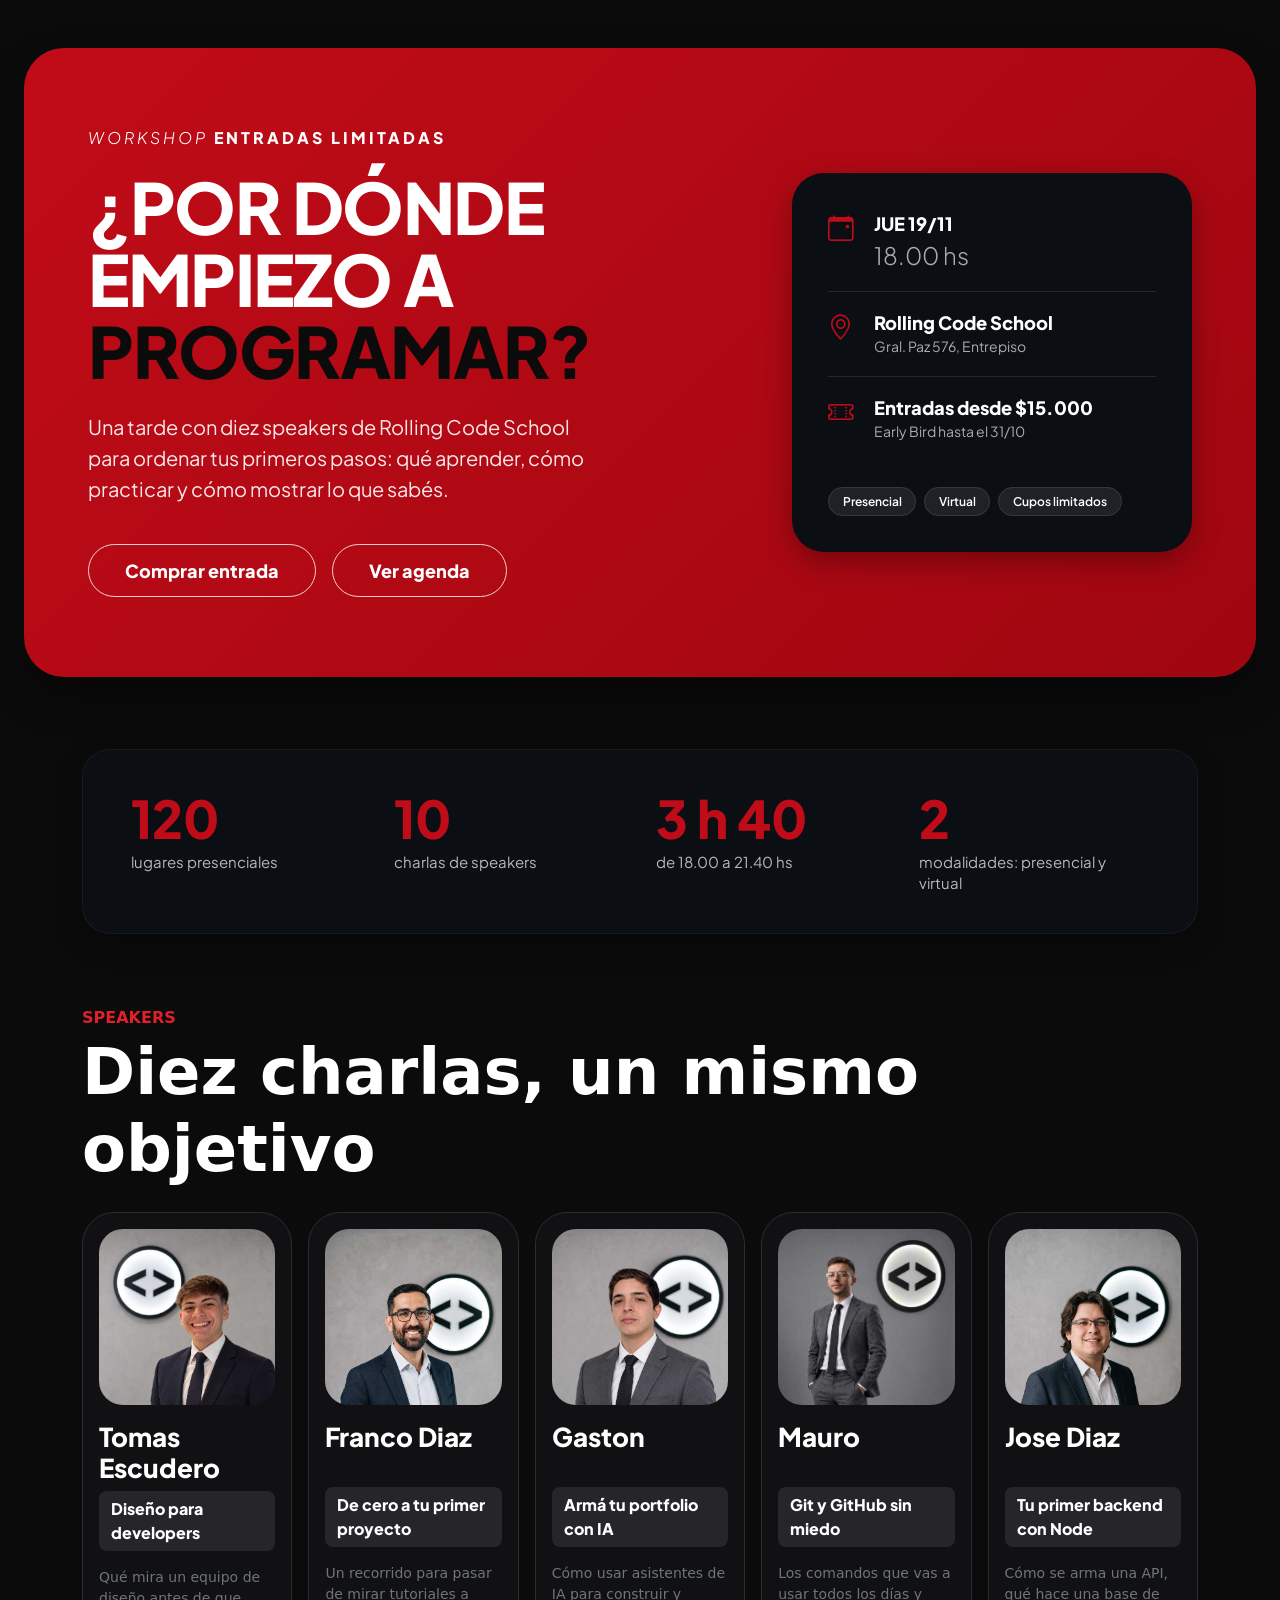
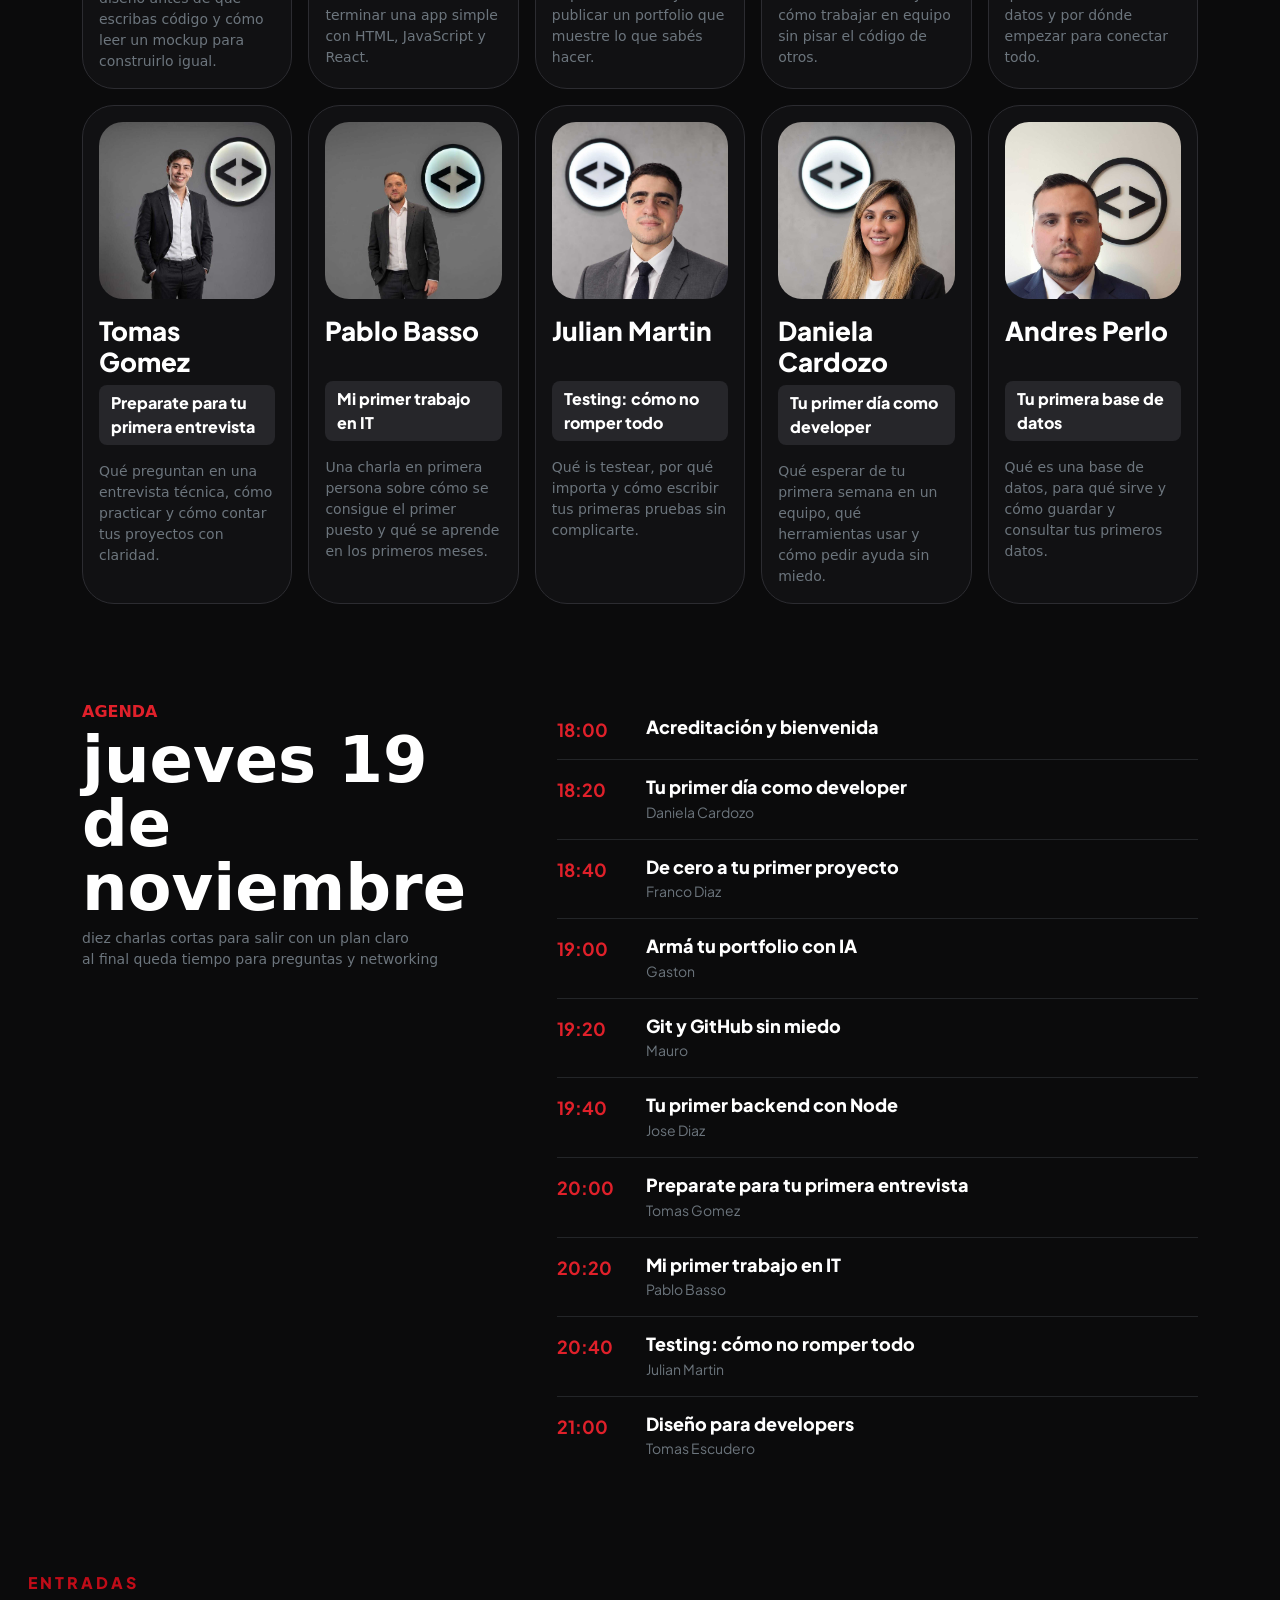
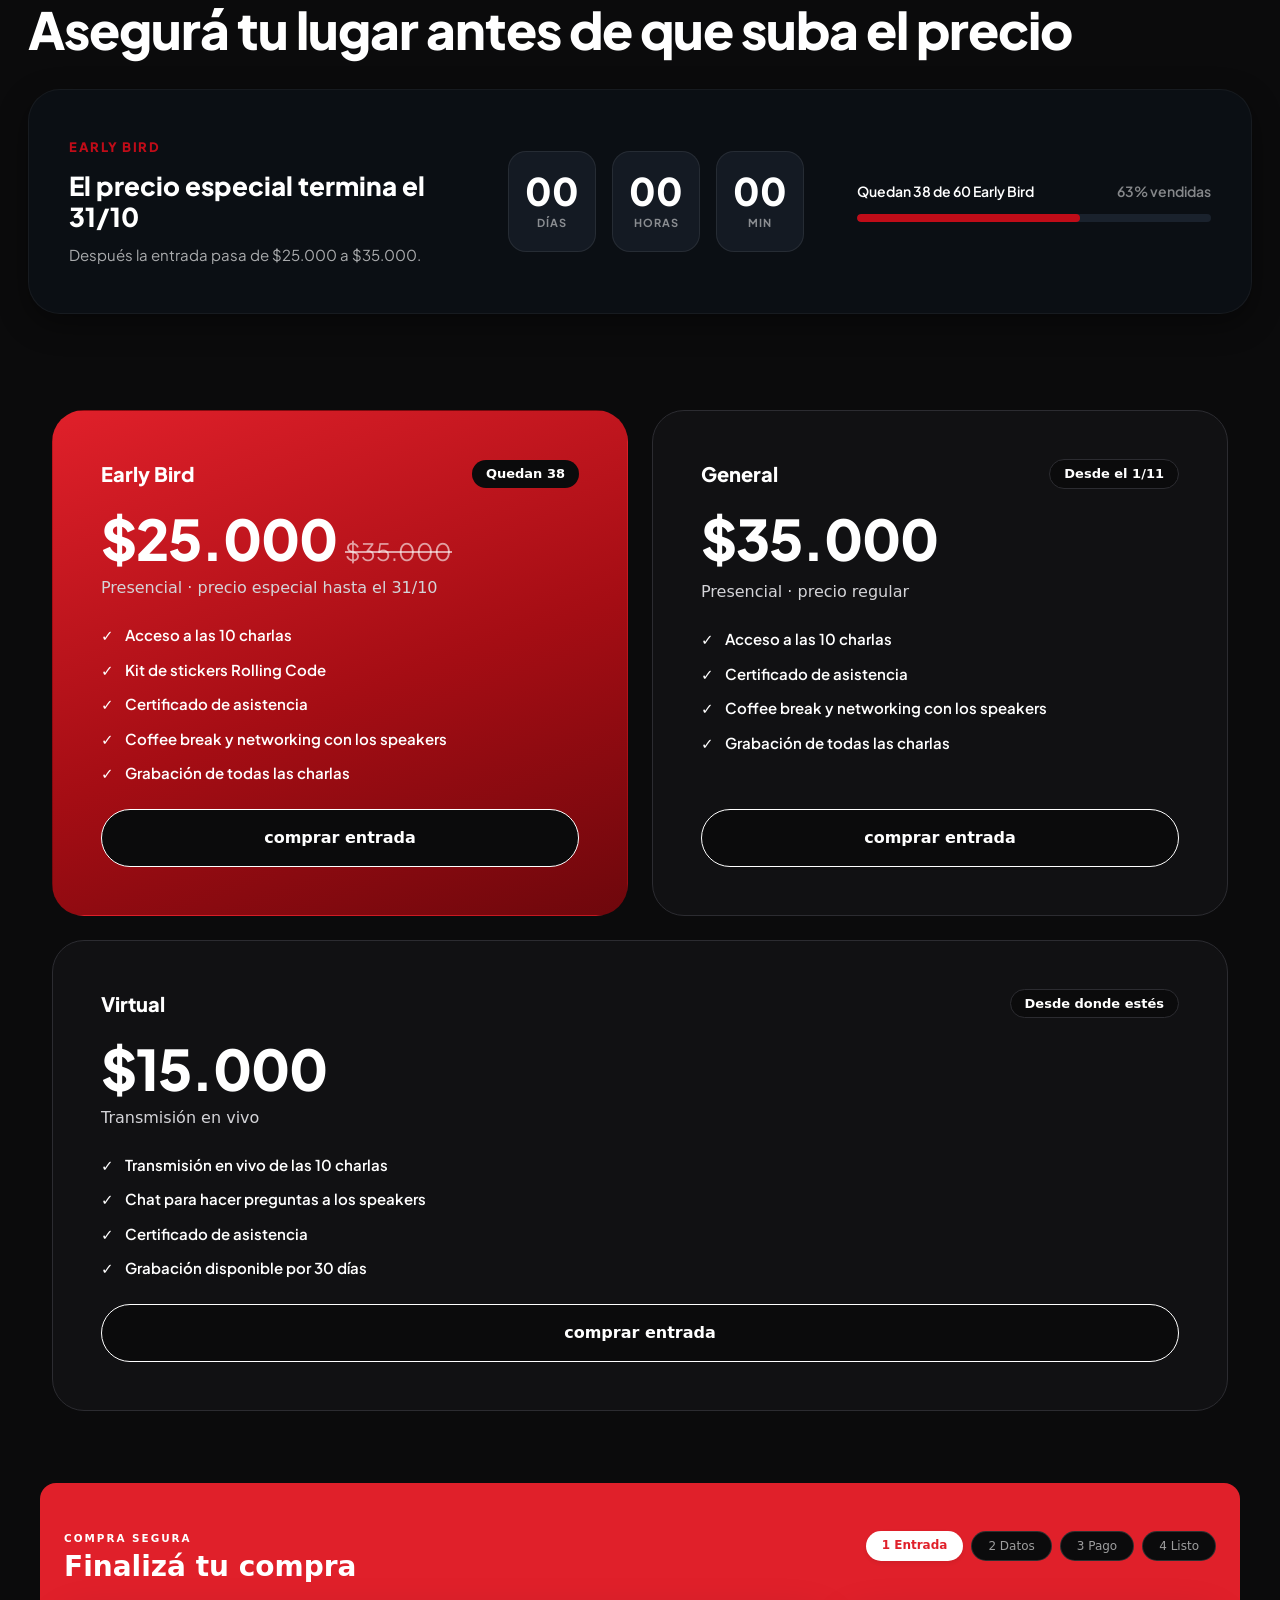
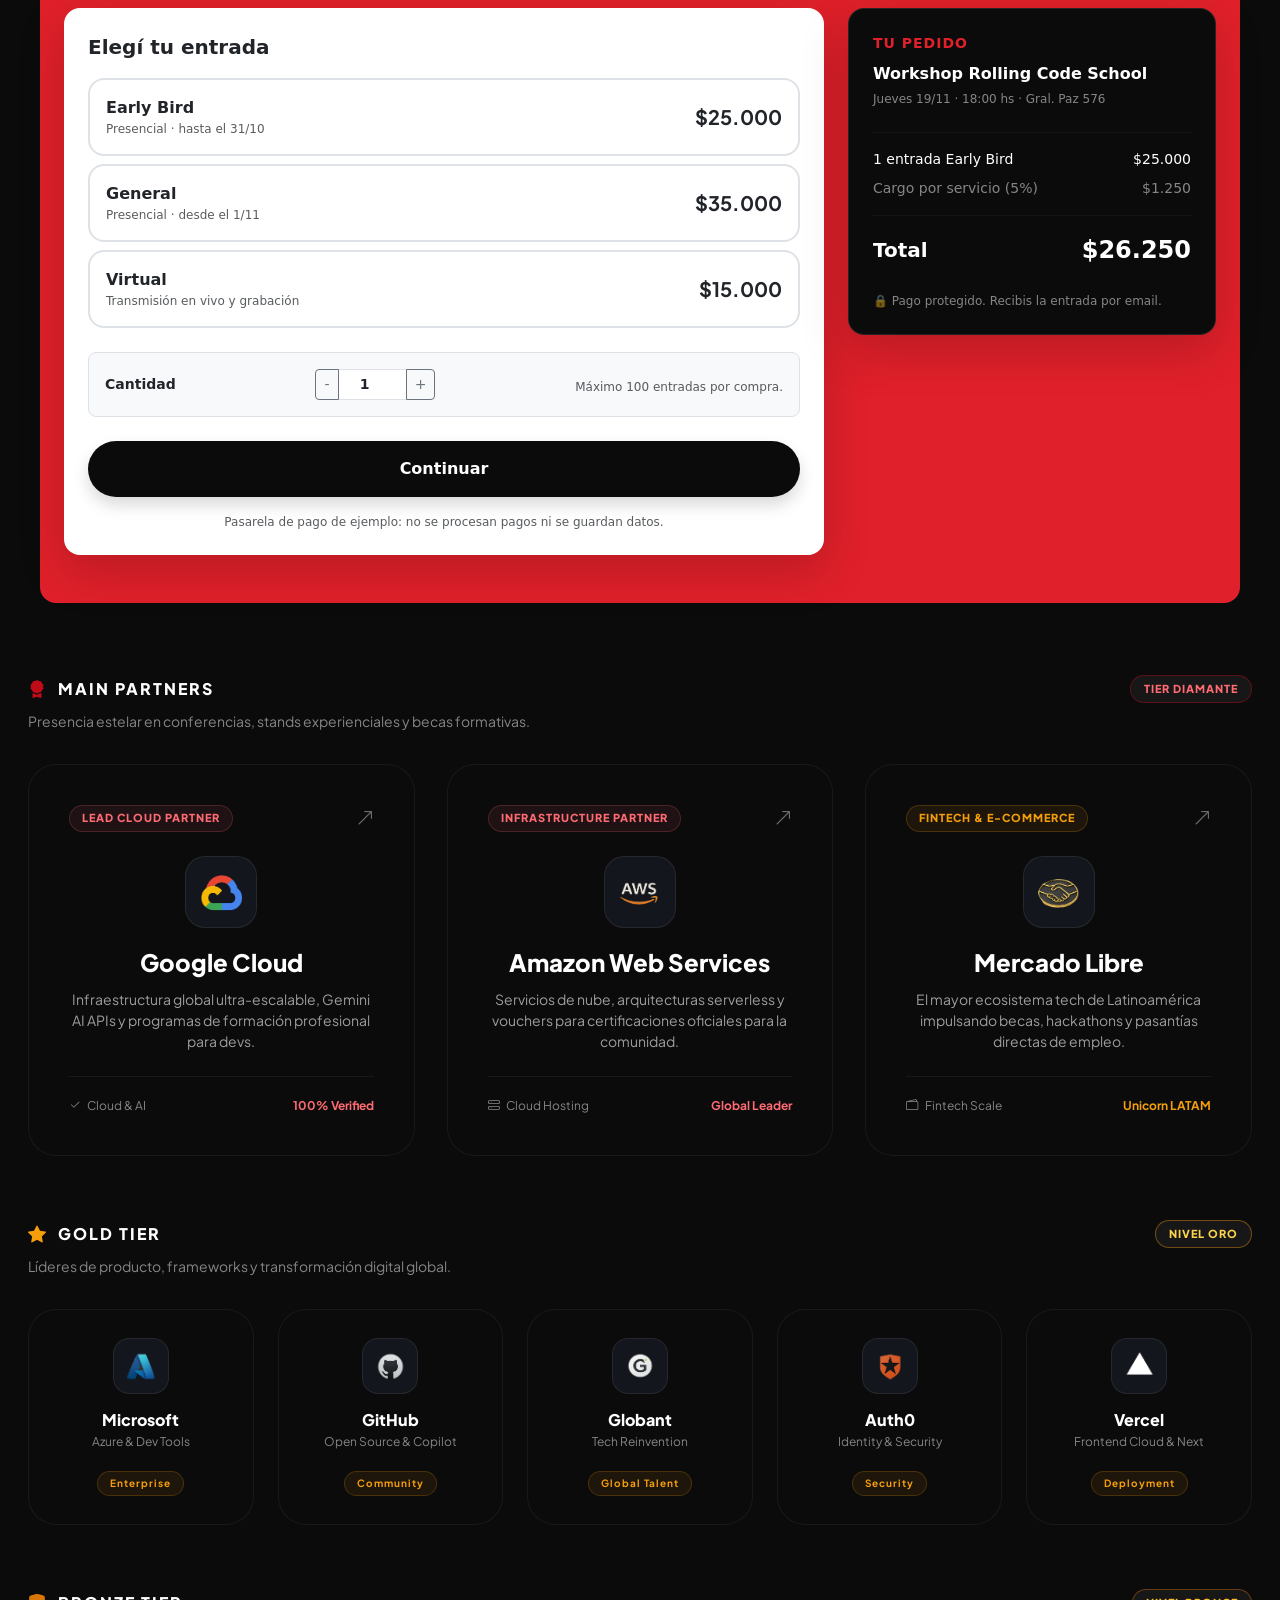
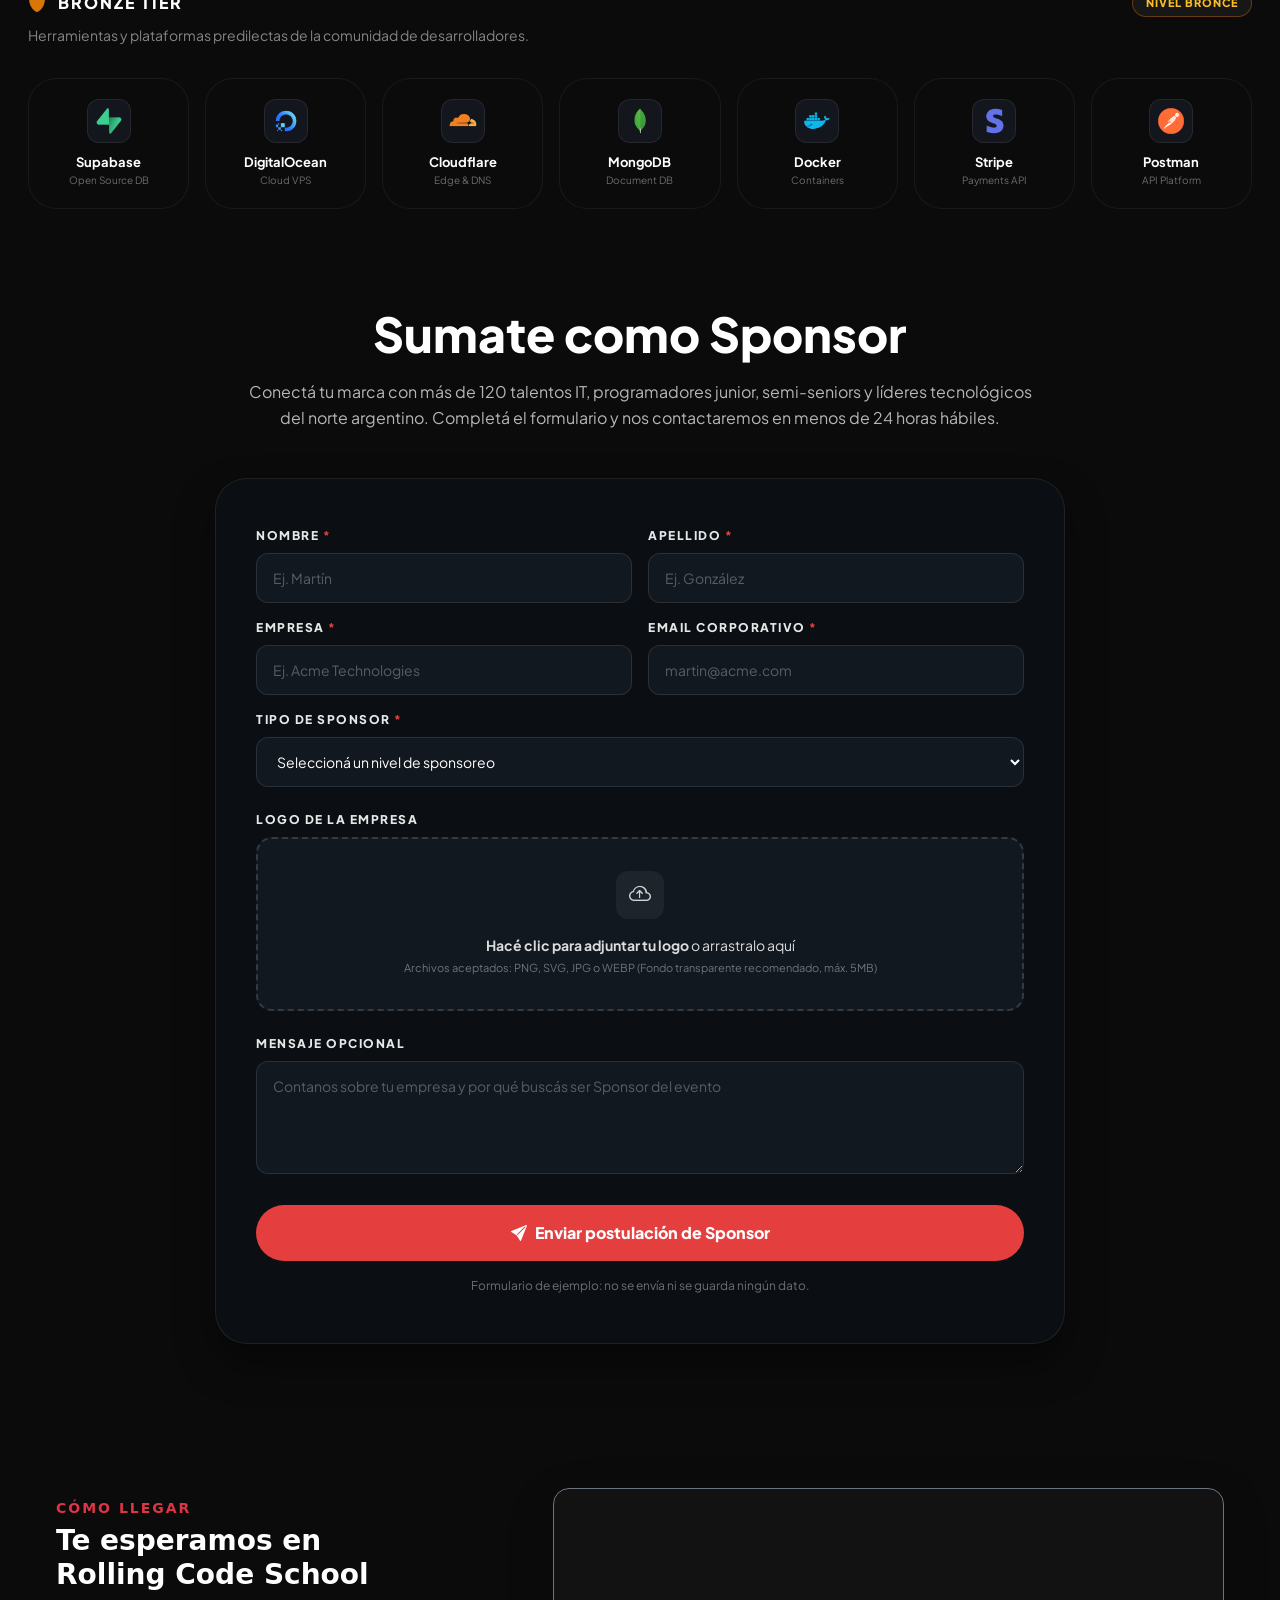
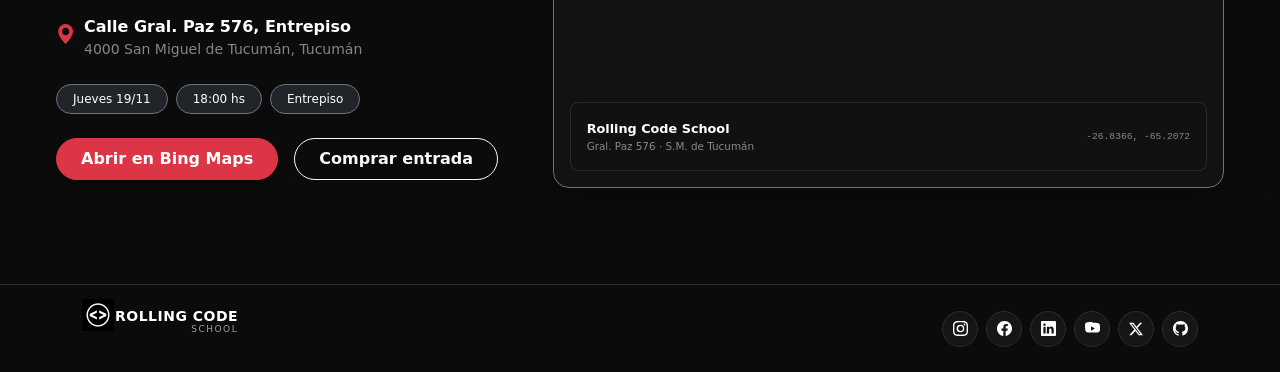
==== commit 6a04605f: "Fix/compra (#23) * agrego compra de entradas, ingreso de datos y medio de pago  * agrego js formular" ====
--- a/index.html
+++ b/index.html
@@ -1,3 +1,4 @@
+
 <!DOCTYPE html>
 <html lang="en">
 <head>
@@ -20,55 +21,9 @@
     <link rel="stylesheet" href="css/checkout.css">
     <link rel="stylesheet" href="css/sponsors.css">
     <link rel="stylesheet" href="css/sponsor-form.css">
-    
 </head>
 <body>
-  <!-- Inicio del Navbar -->
-    <header class="navbar-section">
-        <div class="container">
-            <nav class="navbar navbar-expand-lg navbar-dark">
-                <!-- Logo  -->
-                <a class="navbar-brand d-flex align-items-center gap-0.5" href="#">
-                    <img src="./img/1001583284 (1).jpg" alt="Logo Rolling Code" style="height: 36px; object-fit: contain; transform: translateY(-6px);">
-                    <div class="d-flex flex-column lh-1">
-                        <span class="fw-bold text-white" style="font-size: 14px; letter-spacing: 0.5px;">ROLLING CODE</span>
-                        <div class="d-flex justify-content-end w-100" style="margin-top: 2px;">
-                            <span class="text-uppercase" style="font-size: 9px; letter-spacing: 1.5px; color: #A1A1AA;">SCHOOL</span>
-                        </div>
-                    </div>
-                </a>
-
-                <!-- Botón hamburguesa para dispositivos móviles -->
-                <button class="navbar-toggler border-0 shadow-none" type="button" data-bs-toggle="collapse" data-bs-target="#navbarNav" aria-controls="navbarNav" aria-expanded="false" aria-label="Toggle navigation">
-                    <span class="navbar-toggler-icon"></span>
-                </button>
-
-                <!-- Menú de navegación a la derecha -->
-                <div class="collapse navbar-collapse justify-content-end" id="navbarNav">
-                    <ul class="navbar-nav align-items-lg-center gap-lg-3 mb-2 mb-lg-0 py-2 py-lg-0">
-                        <li class="nav-item">
-                            <a class="nav-link text-white px-0 px-lg-2" href="#speakers">Speakers</a>
-                        </li>
-                        <li class="nav-item">
-                            <a class="nav-link text-white px-0 px-lg-2" href="#agenda">Agenda</a>
-                        </li>
-                        <li class="nav-item">
-                            <a class="nav-link text-white px-0 px-lg-2" href="#sponsors">Sponsors</a>
-                        </li>
-                        <li class="nav-item">
-                            <a class="nav-link text-white px-0 px-lg-2" href="#como-llegar">Cómo llegar</a>
-                        </li>
-                        <li class="nav-item ms-lg-2 mt-2 mt-lg-0">
-                            <a href="#comprar" class="btn btn-comprar text-white text-decoration-none fw-bold w-100 w-lg-auto text-center">
-                                Comprar entrada
-                            </a>
-                        </li>
-                    </ul>
-                </div>
-            </nav>
-        </div>
-    </header>
-    <!-- Fin del Navbar -->
+  
 
   <!-- SECCIÓN HERO -->
   <section class="hero-section">
@@ -91,7 +46,7 @@
         </p>
         
         <div class="hero-buttons">
-  <a href="#comprarEntrada" class="btn-comprar text-decoration-none">Comprar entrada</a>
+  <a href="#entradas" class="btn-comprar text-decoration-none">Comprar entrada</a>
   <a href="#agenda" class="btn-agenda text-decoration-none">Ver agenda</a>
 </div>
       </div>
@@ -163,8 +118,7 @@
   <!-- SECCIÓN SPEAKERS -->
   <section id="speakers" class="py-5">
     <div class="container">
-  
-  
+      
       <!-- Títulos -->
       <div class="mb-4">
         <span class="fw-bold text-uppercase d-block mb-1" style="color: var(--rc-red) !important; font-size: 16px; font-weight: 800;">
@@ -181,14 +135,10 @@
         <!-- Speaker 1 -->
         <div class="col">
           <div class="card speaker-card h-100 p-3 text-white">
-            <img src="./img/IMG-20261024-WA0302.jpg" class="card-img-top speaker-img mb-3" alt="Tomas Escudero" style="object-fit: cover; object-position: center; height: 200px;">
+            <img src="img/speaker-1.jpg" class="card-img-top speaker-img mb-3" alt="Tomas Escudero">
             <div class="card-body p-0 d-flex flex-column">
               <h5 class="speaker-name mb-2">Tomas Escudero</h5>
-              <div class="titulo-charla mb-3 text-wrap">
-                <a href="#" data-bs-toggle="modal" data-bs-target="#modalSpeaker1" class="text-white text-decoration-none">
-                <a href="#" data-bs-toggle="modal" data-bs-target="#modalSpeaker1" class="text-white text-decoration-none">Diseño para developers</a>
-            </a>
-            </div>
+              <div class="titulo-charla mb-3 text-wrap">Diseño para developers</div>
               <p class="card-text text-secondary small mb-0">Qué mira un equipo de diseño antes de que escribas código y cómo leer un mockup para construirlo igual.</p>
             </div>
           </div>
@@ -197,14 +147,10 @@
         <!-- Speaker 2 -->
         <div class="col">
           <div class="card speaker-card h-100 p-3 text-white">
-            <img src="./img/IMG-20261023-WA0204.jpg" class="card-img-top speaker-img mb-3" alt="Franco Diaz" style="object-fit: cover; object-position: center; height: 200px;">
+            <img src="img/speaker-2.jpg" class="card-img-top speaker-img mb-3" alt="Franco Diaz">
             <div class="card-body p-0 d-flex flex-column">
               <h5 class="speaker-name mb-2">Franco Diaz</h5>
-              <div class="titulo-charla mb-3 text-wrap">
-                <a href="#" data-bs-toggle="modal" data-bs-target="#modalSpeaker2" class="text-white text-decoration-none">
-                <a href="#" data-bs-toggle="modal" data-bs-target="#modalSpeaker2" class="text-white text-decoration-none">De cero a tu primer proyecto</a>
-            </a>
-            </div>
+              <div class="titulo-charla mb-3 text-wrap">De cero a tu primer proyecto</div>
               <p class="card-text text-secondary small mb-0">Un recorrido para pasar de mirar tutoriales a terminar una app simple con HTML, JavaScript y React.</p>
             </div>
           </div>
@@ -213,14 +159,10 @@
         <!-- Speaker 3 -->
         <div class="col">
           <div class="card speaker-card h-100 p-3 text-white">
-            <img src="./img/IMG-20261024-WA0300.jpg" class="card-img-top speaker-img mb-3" alt="Gaston" style="object-fit: cover; object-position: center; height: 200px;">
+            <img src="img/speaker-3.jpg" class="card-img-top speaker-img mb-3" alt="Gaston">
             <div class="card-body p-0 d-flex flex-column">
-              <h5 class="speaker-name mb-2">Gaston Roger Roger</h5>
-              <div class="titulo-charla mb-3 text-wrap">
-                <a href="#" data-bs-toggle="modal" data-bs-target="#modalSpeaker3" class="text-white text-decoration-none">
-                <a href="#" data-bs-toggle="modal" data-bs-target="#modalSpeaker3" class="text-white text-decoration-none">Armá tu portfolio con IA</a>
-            </a>
-            </div>
+              <h5 class="speaker-name mb-2">Gaston</h5>
+              <div class="titulo-charla mb-3 text-wrap">Armá tu portfolio con IA</div>
               <p class="card-text text-secondary small mb-0">Cómo usar asistentes de IA para construir y publicar un portfolio que muestre lo que sabés hacer.</p>
             </div>
           </div>
@@ -229,14 +171,10 @@
         <!-- Speaker 4 -->
         <div class="col">
           <div class="card speaker-card h-100 p-3 text-white">
-            <img src="./img/IMG-20261026-WA0021.jpg" class="card-img-top speaker-img mb-3" alt="Mauro" style="object-fit: cover; object-position: center; height: 200px;">
+            <img src="img/speaker-4.jpg" class="card-img-top speaker-img mb-3" alt="Mauro">
             <div class="card-body p-0 d-flex flex-column">
-              <h5 class="speaker-name mb-2">Mauro Coniglio Coniglio</h5>
-              <div class="titulo-charla mb-3 text-wrap">
-                <a href="#" data-bs-toggle="modal" data-bs-target="#modalSpeaker4" class="text-white text-decoration-none">
-                <a href="#" data-bs-toggle="modal" data-bs-target="#modalSpeaker4" class="text-white text-decoration-none">Git y GitHub sin miedo</a>
-            </a>
-            </div>
+              <h5 class="speaker-name mb-2">Mauro</h5>
+              <div class="titulo-charla mb-3 text-wrap">Git y GitHub sin miedo</div>
               <p class="card-text text-secondary small mb-0">Los comandos que vas a usar todos los días y cómo trabajar en equipo sin pisar el código de otros.</p>
             </div>
           </div>
@@ -245,14 +183,10 @@
         <!-- Speaker 5 -->
         <div class="col">
           <div class="card speaker-card h-100 p-3 text-white">
-            <img src="./img/IMG-20261023-WA0208.jpg" class="card-img-top speaker-img mb-3" alt="Jose Diaz" style="object-fit: cover; object-position: center; height: 200px;">
+            <img src="img/speaker-5.jpg" class="card-img-top speaker-img mb-3" alt="Jose Diaz">
             <div class="card-body p-0 d-flex flex-column">
               <h5 class="speaker-name mb-2">Jose Diaz</h5>
-              <div class="titulo-charla mb-3 text-wrap">
-                <a href="#" data-bs-toggle="modal" data-bs-target="#modalSpeaker5" class="text-white text-decoration-none">
-                <a href="#" data-bs-toggle="modal" data-bs-target="#modalSpeaker5" class="text-white text-decoration-none">Tu primer backend con Node</a>
-            </a>
-            </div>
+              <div class="titulo-charla mb-3 text-wrap">Tu primer backend con Node</div>
               <p class="card-text text-secondary small mb-0">Cómo se arma una API, qué hace una base de datos y por dónde empezar para conectar todo.</p>
             </div>
           </div>
@@ -261,14 +195,10 @@
         <!-- Speaker 6 -->
         <div class="col">
           <div class="card speaker-card h-100 p-3 text-white">
-            <img src="./img/IMG-20261026-WA0020.jpg" class="card-img-top speaker-img mb-3" alt="Tomas Gomez" style="object-fit: cover; object-position: center; height: 200px;">
+            <img src="img/speaker-6.jpg" class="card-img-top speaker-img mb-3" alt="Tomas Gomez">
             <div class="card-body p-0 d-flex flex-column">
               <h5 class="speaker-name mb-2">Tomas Gomez</h5>
-              <div class="titulo-charla mb-3 text-wrap">
-                <a href="#" data-bs-toggle="modal" data-bs-target="#modalSpeaker6" class="text-white text-decoration-none"></a>
-            
-                <a href="#" data-bs-toggle="modal" data-bs-target="#modalSpeaker6" class="text-white text-decoration-none">Preparate para tu primera entrevista</a>
-            </div>
+              <div class="titulo-charla mb-3 text-wrap">Preparate para tu primera entrevista</div>
               <p class="card-text text-secondary small mb-0">Qué preguntan en una entrevista técnica, cómo practicar y cómo contar tus proyectos con claridad.</p>
             </div>
           </div>
@@ -277,14 +207,10 @@
         <!-- Speaker 7 -->
         <div class="col">
           <div class="card speaker-card h-100 p-3 text-white">
-            <img src="./img/IMG-20261026-WA0022.jpg" class="card-img-top speaker-img mb-3" alt="Pablo Basso" style="object-fit: cover; object-position: center; height: 200px;">
+            <img src="img/speaker-7.jpg" class="card-img-top speaker-img mb-3" alt="Pablo Basso">
             <div class="card-body p-0 d-flex flex-column">
               <h5 class="speaker-name mb-2">Pablo Basso</h5>
-              <div class="titulo-charla mb-3 text-wrap">
-                <a href="#" data-bs-toggle="modal" data-bs-target="#modalSpeaker7" class="text-white text-decoration-none">
-                <a href="#" data-bs-toggle="modal" data-bs-target="#modalSpeaker7" class="text-white text-decoration-none">Mi primer trabajo en IT</a>
-            </a>
-            </div>
+              <div class="titulo-charla mb-3 text-wrap">Mi primer trabajo en IT</div>
               <p class="card-text text-secondary small mb-0">Una charla en primera persona sobre cómo se consigue el primer puesto y qué se aprende en los primeros meses.</p>
             </div>
           </div>
@@ -293,14 +219,10 @@
         <!-- Speaker 8 -->
         <div class="col">
           <div class="card speaker-card h-100 p-3 text-white">
-            <img src="./img/IMG-20261024-WA0299.jpg" class="card-img-top speaker-img mb-3" alt="Julian Martin" style="object-fit: cover; object-position: center; height: 200px;">
+            <img src="img/speaker-8.jpg" class="card-img-top speaker-img mb-3" alt="Julian Martin">
             <div class="card-body p-0 d-flex flex-column">
               <h5 class="speaker-name mb-2">Julian Martin</h5>
-              <div class="titulo-charla mb-3 text-wrap">
-                <a href="#" data-bs-toggle="modal" data-bs-target="#modalSpeaker8" class="text-white text-decoration-none">
-                <a href="#" data-bs-toggle="modal" data-bs-target="#modalSpeaker8" class="text-white text-decoration-none">Testing: cómo no romper todo</a>
-            </a>
-            </div>
+              <div class="titulo-charla mb-3 text-wrap">Testing: cómo no romper todo</div>
               <p class="card-text text-secondary small mb-0">Qué is testear, por qué importa y cómo escribir tus primeras pruebas sin complicarte.</p>
             </div>
           </div>
@@ -309,14 +231,10 @@
         <!-- Speaker 9 -->
         <div class="col">
           <div class="card speaker-card h-100 p-3 text-white">
-            <img src="./img/IMG-20261023-WA0206.jpg" class="card-img-top speaker-img mb-3" alt="Daniela Cardozo" style="object-fit: cover; object-position: center; height: 200px;">
+            <img src="img/speaker-9.jpg" class="card-img-top speaker-img mb-3" alt="Daniela Cardozo">
             <div class="card-body p-0 d-flex flex-column">
               <h5 class="speaker-name mb-2">Daniela Cardozo</h5>
-              <div class="titulo-charla mb-3 text-wrap">
-                <a href="#" data-bs-toggle="modal" data-bs-target="#modalSpeaker9" class="text-white text-decoration-none">
-                <a href="#" data-bs-toggle="modal" data-bs-target="#modalSpeaker9" class="text-white text-decoration-none">Tu primer día como developer</a>
-            </a>
-            </div>
+              <div class="titulo-charla mb-3 text-wrap">Tu primer día como developer</div>
               <p class="card-text text-secondary small mb-0">Qué esperar de tu primera semana en un equipo, qué herramientas usar y cómo pedir ayuda sin miedo.</p>
             </div>
           </div>
@@ -325,14 +243,10 @@
         <!-- Speaker 10 -->
         <div class="col">
           <div class="card speaker-card h-100 p-3 text-white">
-            <img src="./img/IMG-20261024-WA0303.jpg" class="card-img-top speaker-img mb-3" alt="Andres Perlo" style="object-fit: cover; object-position: center; height: 200px;">
+            <img src="img/speaker-10.jpg" class="card-img-top speaker-img mb-3" alt="Andres Perlo">
             <div class="card-body p-0 d-flex flex-column">
               <h5 class="speaker-name mb-2">Andres Perlo</h5>
-              <div class="titulo-charla mb-3 text-wrap">
-                <a href="#" data-bs-toggle="modal" data-bs-target="#modalSpeaker10" class="text-white text-decoration-none">
-                <a href="#" data-bs-toggle="modal" data-bs-target="#modalSpeaker10" class="text-white text-decoration-none">Tu primera base de datos</a>
-            </a>
-            </div>
+              <div class="titulo-charla mb-3 text-wrap">Tu primera base de datos</div>
               <p class="card-text text-secondary small mb-0">Qué es una base de datos, para qué sirve y cómo guardar y consultar tus primeros datos.</p>
             </div>
           </div>
@@ -469,7 +383,7 @@
   <section class="tickets-countdown-section py-5">
     <div class="container">
       
-      <div class="mb-4" id="comprarEntrada">
+      <div class="mb-4">
         <span class="section-tag">ENTRADAS</span>
         <h2 class="section-title">Asegurá tu lugar antes de que suba el precio</h2>
       </div>
@@ -600,67 +514,118 @@
 
     </div>
   </section>
-<!-- CONTENEDOR PRINCIPAL FINALIZA COMPRA -->
+<!-- CONTENEDOR PRINCIPAL LIMITADO A 1200px SOBRE FONDO NEGRO -->
 <div class="checkout-wrapper mx-auto my-0 my-md-4" style="max-width: 1200px;">
   
-  <!-- SECCIÓN FINALIZÁ TU COMPRA CON EL BORDE ROJO -->
-  <section id="checkout-section" class="py-4 py-md-5 rounded-4" style="background-color: #a81d24;">
-    <div class="container px-3 px-md-4">
-      <h2 class="text-white fw-bold mb-3 mb-md-4 fs-3 fs-md-2">Finalizá tu compra</h2>
+  <section id="checkout-section" class="py-4 py-md-5 rounded-4 px-3 px-md-4" style="background-color: var(--rc-red, #a81d24);">
+    
+    <!-- ENCABEZADO: COMPRA SEGURA, TÍTULO Y 4 INDICADORES -->
+    <div class="d-flex flex-column flex-md-row justify-content-between align-items-md-start mb-4 gap-3">
+      <div>
+        <div class="text-white fw-bold small text-uppercase mb-1" style="letter-spacing: 2px; font-size: 0.65rem;">
+          Compra segura
+        </div>
+        <h2 class="text-white fw-bold fs-3 fs-md-2 mb-0">Finalizá tu compra</h2>
+      </div>
       
-      <div class="row g-4">
-        <!-- FORMULARIO (Izquierda) -->
-        <div class="col-12 col-lg-8">
-          <div class="bg-white p-3 p-sm-4 rounded-4 shadow-lg text-dark">
-            <form id="payment-form" novalidate>
-              
-              <!-- 1. Elegí tu entrada -->
-              <div class="mb-4">
-                <label class="fw-bold mb-2 d-block">
-                  <span class="badge bg-danger rounded-circle me-1">1</span> Elegí tu entrada
-                </label>
-                <div class="row g-2" id="ticket-options">
-                  <div class="col-12 col-sm-4">
-                    <div class="ticket-card p-3 border rounded-3 cursor-pointer selected" data-price="25000" data-name="Early Bird">
-                      <div class="fw-bold">Early Bird</div>
-                      <div class="text-muted">$25.000</div>
+      <!-- Indicadores de estado (4 pasos) -->
+      <div class="d-flex gap-2 flex-wrap" id="step-indicators">
+        <span id="ind-step-1" class="badge bg-white text-danger px-3 py-2 rounded-pill fw-bold shadow-sm" style="font-size: 0.75rem; color: var(--rc-red, #a81d24) !important;">1 Entrada</span>
+        <span id="ind-step-2" class="badge px-3 py-2 rounded-pill fw-normal" style="font-size: 0.75rem; background-color: var(--rc-black, #000000); color: rgba(255,255,255,0.6); border: 1px solid rgba(255,255,255,0.15);">2 Datos</span>
+        <span id="ind-step-3" class="badge px-3 py-2 rounded-pill fw-normal" style="font-size: 0.75rem; background-color: var(--rc-black, #000000); color: rgba(255,255,255,0.6); border: 1px solid rgba(255,255,255,0.15);">3 Pago</span>
+        <span id="ind-step-4" class="badge px-3 py-2 rounded-pill fw-normal" style="font-size: 0.75rem; background-color: var(--rc-black, #000000); color: rgba(255,255,255,0.6); border: 1px solid rgba(255,255,255,0.15);">4 Listo</span>
+      </div>
+    </div>
+
+    <div class="row g-4">
+      
+      <!-- COLUMNA IZQUIERDA: FORMULARIO MULTI-PASO -->
+      <div class="col-12 col-lg-8">
+        <div class="bg-white p-3 p-sm-4 rounded-4 shadow-lg text-dark">
+          <form id="payment-form" novalidate>
+            
+            <!-- ========================================== -->
+            <!-- PASO 1: SELECCIÓN DE ENTRADA               -->
+            <!-- ========================================== -->
+            <div id="step-1" class="checkout-step">
+              <div class="mb-3">
+                <label class="fw-bold mb-3 d-block fs-5 text-dark">Elegí tu entrada</label>
+                
+                <!-- Lista de opciones (Todas blancas por defecto) -->
+                <div class="d-flex flex-column gap-2 mb-4" id="ticket-options">
+                  
+                  <!-- Early Bird -->
+                  <div class="ticket-card p-3 rounded-4" data-price="25000" data-name="Early Bird">
+                    <div class="d-flex justify-content-between align-items-center">
+                      <div>
+                        <div class="ticket-title fw-bold fs-6 text-dark">Early Bird</div>
+                        <div class="ticket-sub text-muted" style="font-size: 0.75rem;">Presencial · hasta el 31/10</div>
+                      </div>
+                      <div class="ticket-price fw-bold fs-5 text-dark">$25.000</div>
                     </div>
                   </div>
-                  <div class="col-12 col-sm-4">
-                    <div class="ticket-card p-3 border rounded-3 cursor-pointer" data-price="35000" data-name="General">
-                      <div class="fw-bold">General</div>
-                      <div class="text-muted">$35.000</div>
+
+                  <!-- General -->
+                  <div class="ticket-card p-3 rounded-4" data-price="35000" data-name="General">
+                    <div class="d-flex justify-content-between align-items-center">
+                      <div>
+                        <div class="ticket-title fw-bold fs-6 text-dark">General</div>
+                        <div class="ticket-sub text-muted" style="font-size: 0.75rem;">Presencial · desde el 1/11</div>
+                      </div>
+                      <div class="ticket-price fw-bold fs-5 text-dark">$35.000</div>
                     </div>
                   </div>
-                  <div class="col-12 col-sm-4">
-                    <div class="ticket-card p-3 border rounded-3 cursor-pointer" data-price="15000" data-name="Virtual">
-                      <div class="fw-bold">Virtual</div>
-                      <div class="text-muted">$15.000</div>
+
+                  <!-- Virtual -->
+                  <div class="ticket-card p-3 rounded-4" data-price="15000" data-name="Virtual">
+                    <div class="d-flex justify-content-between align-items-center">
+                      <div>
+                        <div class="ticket-title fw-bold fs-6 text-dark">Virtual</div>
+                        <div class="ticket-sub text-muted" style="font-size: 0.75rem;">Transmisión en vivo y grabación</div>
+                      </div>
+                      <div class="ticket-price fw-bold fs-5 text-dark">$15.000</div>
                     </div>
                   </div>
+
                 </div>
 
-                <!-- Cantidad -->
-                <div class="mt-3">
-                  <label class="form-label small fw-bold">Cantidad</label>
+                <!-- Cantidad (Permite botones y tipeo manual hasta 200) -->
+                <div class="d-flex justify-content-between align-items-center mb-4 p-3 bg-light rounded-3 border">
+                  <span class="fw-bold small text-dark">Cantidad</span>
                   <div class="d-flex align-items-center">
-                    <div class="input-group" style="width: 140px;">
-                      <button class="btn btn-outline-secondary" type="button" id="decrease-btn">-</button>
-                      <input type="number" class="form-control text-center fw-bold" id="ticket-qty" value="1" min="1" max="100" readonly>
-                      <button class="btn btn-outline-secondary" type="button" id="increase-btn">+</button>
+                    <div class="input-group" style="width: 120px;">
+                      <button class="btn btn-outline-secondary btn-sm" type="button" id="decrease-btn">-</button>
+                      <input type="number" class="form-control form-control-sm text-center fw-bold bg-white text-dark" id="ticket-qty" value="1" min="1" max="200">
+                      <button class="btn btn-outline-secondary btn-sm" type="button" id="increase-btn">+</button>
                     </div>
                   </div>
                   <small class="text-muted d-block mt-1" style="font-size: 0.75rem;">Máximo 100 entradas por compra.</small>
                 </div>
               </div>
 
-              <hr class="my-4">
-
-              <!-- 2. Tus datos -->
+              <!-- Botón Continuar -->
+              <button type="button" class="btn w-100 py-3 rounded-pill fw-bold text-white shadow" id="btn-to-step-2" style="background-color: var(--rc-black, #000000); border: none;">
+                Continuar
+              </button>
+
+              <p class="text-center text-muted mt-3 mb-0" style="font-size: 0.75rem;">
+                Pasarela de pago de ejemplo: no se procesan pagos ni se guardan datos.
+              </p>
+            </div>
+
+
+            <!-- ========================================== -->
+            <!-- PASO 2: DATOS PERSONALES                   -->
+            <!-- ========================================== -->
+            <div id="step-2" class="checkout-step d-none">
               <div class="mb-4">
-                <label class="fw-bold mb-2 d-block">
-                  <span class="badge bg-danger rounded-circle me-1">2</span> Tus datos
-                </label>
+                <div class="d-flex justify-content-between align-items-center mb-3">
+                  <label class="fw-bold mb-0 fs-5 text-dark">Tus datos</label>
+                  <button type="button" class="btn btn-link p-0 text-decoration-none fw-bold small" id="btn-back-to-step-1" style="color: var(--rc-red, #a81d24);">
+                    ← Volver
+                  </button>
+                </div>
+
                 <div class="mb-3">
                   <label class="form-label small text-muted">Nombre y apellido</label>
                   <input type="text" class="form-control" id="full-name" placeholder="Como figura en tu documento" required>
@@ -680,17 +645,27 @@
                 </div>
               </div>
 
-              <hr class="my-4">
-
-              <!-- 3. Medio de pago -->
+              <button type="button" class="btn w-100 py-3 rounded-pill fw-bold text-white shadow" id="btn-to-step-3" style="background-color: var(--rc-black, #000000); border: none;">
+                Continuar al pago ➔
+              </button>
+            </div>
+
+
+            <!-- ========================================== -->
+            <!-- PASO 3: MEDIO DE PAGO                      -->
+            <!-- ========================================== -->
+            <div id="step-3" class="checkout-step d-none">
               <div class="mb-4">
-                <label class="fw-bold mb-3 d-block">
-                  <span class="badge bg-danger rounded-circle me-1">3</span> Medio de pago
-                </label>
+                <div class="d-flex justify-content-between align-items-center mb-3">
+                  <label class="fw-bold mb-0 fs-5 text-dark">Medio de pago</label>
+                  <button type="button" class="btn btn-link p-0 text-decoration-none fw-bold small" id="btn-back-to-step-2" style="color: var(--rc-red, #a81d24);">
+                    ← Volver
+                  </button>
+                </div>
                 
                 <!-- Tabs de pago -->
                 <div class="d-flex gap-2 mb-3 overflow-auto pb-1">
-                  <button type="button" class="btn btn-dark rounded-pill px-3 px-sm-4 text-nowrap payment-tab active" data-method="card">Tarjeta</button>
+                  <button type="button" class="btn rounded-pill px-3 px-sm-4 text-nowrap payment-tab active text-white" data-method="card" style="background-color: var(--rc-black, #000000);">Tarjeta</button>
                   <button type="button" class="btn btn-outline-dark rounded-pill px-3 px-sm-4 text-nowrap payment-tab" data-method="transfer">Transferencia</button>
                   <button type="button" class="btn btn-outline-dark rounded-pill px-3 px-sm-4 text-nowrap payment-tab" data-method="wallet">Billetera virtual</button>
                 </div>
@@ -711,7 +686,7 @@
                     <div class="col-12 col-md-6">
                       <label class="form-label small text-muted">Vencimiento</label>
                       <input type="text" inputmode="numeric" class="form-control" id="card-expiry" placeholder="MM/AA" maxlength="5" required>
-                      <div class="invalid-feedback">Ingresá 4 números (MM/AA).</div>
+                      <div class="invalid-feedback">Ingresá una fecha válida y actual (MM/AA).</div>
                     </div>
                     <div class="col-12 col-md-6">
                       <label class="form-label small text-muted">Código de seguridad</label>
@@ -723,58 +698,104 @@
               </div>
 
               <!-- Botón Pagar -->
-              <button type="submit" class="btn btn-dark w-100 py-3 rounded-pill fw-bold text-white shadow" id="pay-btn">
-                🔒 Pagar $<span id="btn-total">26.250</span>
+              <button type="submit" class="btn w-100 py-3 rounded-pill fw-bold text-white shadow" id="pay-btn" style="background-color: var(--rc-black, #000000); border: none;">
+                🔒 Pagar $<span id="btn-total">25.000</span>
               </button>
 
               <p class="text-center text-muted mt-3 mb-0" style="font-size: 0.75rem;">
-                Pasarela de pago de ejemplo : no se procesan pagos ni se guardan datos.
+                Pasarela de pago de ejemplo: no se procesan pagos ni se guardan datos.
               </p>
-            </form>
-          </div>
-        </div>
-
-        <!-- RESUMEN DEL PEDIDO (Derecha) -->
-        <div class="col-12 col-lg-4">
-          <div class="bg-dark text-white p-3 p-sm-4 rounded-4 shadow-lg sticky-top" style="top: 20px; border: 1px solid rgba(255,255,255,0.1);">
-            <div class="text-danger fw-bold small mb-3 tracking-widest" style="letter-spacing: 1px;">RESUMEN DEL PEDIDO</div>
-            
-            <div class="fw-bold mb-1 fs-6 fs-md-5">¿Por dónde empiezo a programar?</div>
-            <div class="text-white-50 small mb-4">Jueves 19/11 · 18:00 hs · Rolling Code School</div>
-            
-            <hr style="border-color: rgba(255,255,255,0.15);">
-
-            <div class="d-flex justify-content-between small mb-2">
-              <span id="summary-ticket-name">Entrada Early Bird x <span id="summary-qty">1</span></span>
-              <span id="summary-subtotal">$25.000</span>
-            </div>
-            <div class="d-flex justify-content-between small mb-3 text-white-50">
-              <span>Cargo por servicio (5%)</span>
-              <span id="summary-fee">$1.250</span>
-            </div>
-
-            <hr style="border-color: rgba(255,255,255,0.15);">
-
-            <div class="d-flex justify-content-between align-items-center mb-4">
-              <span class="fw-bold fs-5">Total</span>
-              <span class="fw-bold fs-4 text-white" id="summary-total">$26.250</span>
-            </div>
-
-            <!-- ENLACES QUE REDIRIGEN A error404.html -->
-            <div class="d-flex flex-column gap-2">
-              <a href="error404.html" class="badge bg-secondary text-white py-2 px-3 rounded-pill fw-normal text-start text-decoration-none d-block">
-                🔒 Pago seguro
-              </a>
-              <a href="error404.html" class="badge bg-secondary text-white py-2 px-3 rounded-pill fw-normal text-start text-decoration-none d-block">
-                ✔ Entrada por email
-              </a>
-            </div>
-          </div>
-        </div>
-      </div>
+            </div>
+
+          </form>
+        </div>
+      </div>
+
+      <!-- RESUMEN DEL PEDIDO (Derecha) -->
+      <div class="col-12 col-lg-4">
+        <div class="text-white p-3 p-sm-4 rounded-4 shadow-lg sticky-top" style="top: 20px; background-color: var(--rc-black, #000000); border: 1px solid rgba(255,255,255,0.1);">
+          <div class="fw-bold small mb-2 tracking-widest" style="letter-spacing: 1px; color: var(--rc-red, #a81d24);">TU PEDIDO</div>
+          
+          <div class="fw-bold mb-1 fs-6 text-white">Workshop Rolling Code School</div>
+          <div class="text-white-50 small mb-4" style="font-size: 0.75rem;">Jueves 19/11 · 18:00 hs · Gral. Paz 576</div>
+          
+          <hr style="border-color: rgba(255,255,255,0.15);">
+
+          <div class="d-flex justify-content-between small mb-2 text-white">
+            <span id="summary-ticket-name">1 entrada Early Bird</span>
+            <span id="summary-subtotal">$25.000</span>
+          </div>
+          <div class="d-flex justify-content-between small mb-3 text-white-50">
+            <span>Cargo por servicio (5%)</span>
+            <span id="summary-fee">$1.250</span>
+          </div>
+
+          <hr style="border-color: rgba(255,255,255,0.15);">
+
+          <div class="d-flex justify-content-between align-items-center mb-4 text-white">
+            <span class="fw-bold fs-5">Total</span>
+            <span class="fw-bold fs-4 text-white" id="summary-total">$26.250</span>
+          </div>
+
+          <div class="text-white-50 small" style="font-size: 0.75rem;">
+            🔒 Pago protegido. Recibis la entrada por email.
+          </div>
+        </div>
+      </div>
+
     </div>
   </section>
-
+</div>
+
+<!-- MODAL DE ERROR DE PAGO -->
+<div class="modal fade" id="errorPaymentModal" tabindex="-1" aria-hidden="true">
+  <div class="modal-dialog modal-dialog-centered px-3" style="max-width: 450px;">
+    <div class="modal-content text-white p-3 p-sm-4 rounded-4 border-0 shadow-lg position-relative" style="background-color: var(--rc-black, #000000);">
+      <button type="button" class="btn-close btn-close-white position-absolute top-0 end-0 m-3 m-sm-4" data-bs-dismiss="modal" aria-label="Close"></button>
+      
+      <div class="mb-3">
+        <div class="d-flex align-items-center justify-content-center rounded-circle shadow-lg" style="width: 55px; height: 55px; background-color: var(--rc-red, #a81d24); box-shadow: 0 0 20px rgba(168, 29, 36, 0.6) !important;">
+          <span class="fw-bold fs-3 text-white">!</span>
+        </div>
+      </div>
+
+      <h3 class="fw-bold mb-2 fs-4 text-white">No pudimos procesar tu pago</h3>
+      <p class="text-white-50 small mb-4">No se hizo ningún cobro. Podés volver a intentarlo:</p>
+
+      <ul class="list-unstyled small mb-4 text-white-50 d-flex flex-column gap-2 gap-sm-3">
+        <li class="d-flex align-items-start gap-2">
+          <span class="fw-bold" style="color: var(--rc-red, #a81d24);">✓</span> Revisá que los datos de la tarjeta estén bien escritos.
+        </li>
+        <li class="d-flex align-items-start gap-2">
+          <span class="fw-bold" style="color: var(--rc-red, #a81d24);">✓</span> Confirmá que la tarjeta tenga saldo o límite disponible.
+        </li>
+        <li class="d-flex align-items-start gap-2">
+          <span class="fw-bold" style="color: var(--rc-red, #a81d24);">✓</span> Probá con otro medio de pago: transferencia o billetera virtual.
+        </li>
+      </ul>
+
+      <div class="p-3 rounded-3 mb-4 border border-secondary" style="background-color: #121212; border-color: rgba(255,255,255,0.1) !important;">
+        <div class="fw-bold small mb-2" style="font-size: 0.7rem; letter-spacing: 1px; color: var(--rc-red, #a81d24);">RESUMEN DEL PEDIDO</div>
+        <div class="d-flex justify-content-between small mb-1 text-white">
+          <span id="modal-summary-ticket">1 entrada Early Bird</span>
+          <span id="modal-summary-subtotal">$25.000</span>
+        </div>
+        <div class="d-flex justify-content-between small mb-2 text-white-50" style="font-size: 0.8rem;">
+          <span>Cargo por servicio (5%)</span>
+          <span id="modal-summary-fee">$1.250</span>
+        </div>
+        <hr class="my-2 border-secondary">
+        <div class="d-flex justify-content-between align-items-center text-white">
+          <span class="fw-bold">Total</span>
+          <span class="fw-bold fs-5 text-white" id="modal-summary-total">$26.250</span>
+        </div>
+      </div>
+
+      <a href="error404.html" class="btn w-100 py-3 rounded-pill fw-bold text-white shadow text-decoration-none text-center" id="try-again-btn" style="background-color: var(--rc-red, #a81d24);">
+        Intentar de nuevo
+      </a>
+    </div>
+  </div>
 </div>
 
 <!-- MODAL DE ERROR DE PAGO -->
@@ -829,10 +850,8 @@
     </div>
   </div>
 </div>
-
-
 <!-- SECCIÓN SPONSORS Y PARTNERS -->
-<section id="sponsors" class="sponsors-section py-5">
+<section id="sponsors" class="sponsors-section py-5" style="background-color: var(--rc-black, #0b0b0c);">
   <div class="container">
     
     <!-- 1. MAIN PARTNERS (TIER DIAMANTE) -->
@@ -849,14 +868,14 @@
       <div class="main-partners-grid">
         
         <!-- Google Cloud -->
-        <div class="sponsor-card large">
+        <div class="sponsor-card large" style="background-color: var(--rc-black, #0b0b0c);">
           <div class="card-top-row">
             <span class="card-tag">LEAD CLOUD PARTNER</span>
             <i class="bi bi-arrow-up-right"></i>
           </div>
           <div class="card-body-content">
             <div class="sponsor-icon-box google">
-              <i class="bi bi-cloud-fill"></i>
+              <img src="img/logogooglecloud.png" alt="Google Cloud" class="sponsor-logo-img">
             </div>
             <h3>Google Cloud</h3>
             <p>Infraestructura global ultra-escalable, Gemini AI APIs y programas de formación profesional para devs.</p>
@@ -868,14 +887,14 @@
         </div>
 
         <!-- AWS -->
-        <div class="sponsor-card large">
+        <div class="sponsor-card large" style="background-color: var(--rc-black, #0b0b0c);">
           <div class="card-top-row">
             <span class="card-tag">INFRASTRUCTURE PARTNER</span>
             <i class="bi bi-arrow-up-right"></i>
           </div>
           <div class="card-body-content">
             <div class="sponsor-icon-box aws">
-              <i class="bi bi-cpu-fill"></i>
+              <img src="img/logoamazon.png" alt="Amazon Web Services" class="sponsor-logo-img">
             </div>
             <h3>Amazon Web Services</h3>
             <p>Servicios de nube, arquitecturas serverless y vouchers para certificaciones oficiales para la comunidad.</p>
@@ -886,15 +905,15 @@
           </div>
         </div>
 
-        <!-- Mercado Libre (Destacado con borde brillante) -->
-        <div class="sponsor-card large highlighted-gold">
+        <!-- Mercado Libre -->
+        <div class="sponsor-card large highlighted-gold" style="background-color: var(--rc-black, #0b0b0c);">
           <div class="card-top-row">
             <span class="card-tag gold">FINTECH & E-COMMERCE</span>
             <i class="bi bi-arrow-up-right"></i>
           </div>
           <div class="card-body-content">
             <div class="sponsor-icon-box ml">
-              <i class="bi bi-shop"></i>
+              <img src="img/logomercadolibre.png" alt="Mercado Libre" class="sponsor-logo-img">
             </div>
             <h3>Mercado Libre</h3>
             <p>El mayor ecosistema tech de Latinoamérica impulsando becas, hackathons y pasantías directas de empleo.</p>
@@ -922,9 +941,9 @@
       <div class="gold-tier-grid">
         
         <!-- Microsoft -->
-        <div class="sponsor-card medium">
+        <div class="sponsor-card medium" style="background-color: var(--rc-black, #0b0b0c);">
           <div class="sponsor-icon-sm">
-            <i class="bi bi-windows"></i>
+            <img src="img/logomicrosoft.png" alt="Microsoft" class="sponsor-logo-sm-img">
           </div>
           <h4>Microsoft</h4>
           <p>Azure & Dev Tools</p>
@@ -932,9 +951,9 @@
         </div>
 
         <!-- GitHub -->
-        <div class="sponsor-card medium">
+        <div class="sponsor-card medium" style="background-color: var(--rc-black, #0b0b0c);">
           <div class="sponsor-icon-sm">
-            <i class="bi bi-github"></i>
+            <img src="img/logogithub.png" alt="GitHub" class="sponsor-logo-sm-img">
           </div>
           <h4>GitHub</h4>
           <p>Open Source & Copilot</p>
@@ -942,9 +961,9 @@
         </div>
 
         <!-- Globant -->
-        <div class="sponsor-card medium">
+        <div class="sponsor-card medium" style="background-color: var(--rc-black, #0b0b0c);">
           <div class="sponsor-icon-sm">
-            <i class="bi bi-globe"></i>
+            <img src="img/logoglobant.png" alt="Globant" class="sponsor-logo-sm-img">
           </div>
           <h4>Globant</h4>
           <p>Tech Reinvention</p>
@@ -952,9 +971,9 @@
         </div>
 
         <!-- Auth0 -->
-        <div class="sponsor-card medium">
+        <div class="sponsor-card medium" style="background-color: var(--rc-black, #0b0b0c);">
           <div class="sponsor-icon-sm">
-            <i class="bi bi-shield-lock-fill"></i>
+            <img src="img/logoauth0.png" alt="Auth0" class="sponsor-logo-sm-img">
           </div>
           <h4>Auth0</h4>
           <p>Identity & Security</p>
@@ -962,9 +981,9 @@
         </div>
 
         <!-- Vercel -->
-        <div class="sponsor-card medium">
+        <div class="sponsor-card medium" style="background-color: var(--rc-black, #0b0b0c);">
           <div class="sponsor-icon-sm">
-            <i class="bi bi-triangle-fill"></i>
+            <img src="img/logovercel.png" alt="Vercel" class="sponsor-logo-sm-img">
           </div>
           <h4>Vercel</h4>
           <p>Frontend Cloud & Next</p>
@@ -986,38 +1005,38 @@
       <p class="category-desc">Herramientas y plataformas predilectas de la comunidad de desarrolladores.</p>
 
       <div class="bronze-tier-grid">
-        <div class="sponsor-card small">
-          <i class="bi bi-lightning-charge-fill"></i>
+        <div class="sponsor-card small" style="background-color: var(--rc-black, #0b0b0c);">
+          <img src="img/logosupabase.png" alt="Supabase" class="sponsor-logo-xs-img">
           <h5>Supabase</h5>
           <p>Open Source DB</p>
         </div>
-        <div class="sponsor-card small">
-          <i class="bi bi-hdd-network-fill"></i>
+        <div class="sponsor-card small" style="background-color: var(--rc-black, #0b0b0c);">
+          <img src="img/logodigitalocean.png" alt="DigitalOcean" class="sponsor-logo-xs-img">
           <h5>DigitalOcean</h5>
           <p>Cloud VPS</p>
         </div>
-        <div class="sponsor-card small">
-          <i class="bi bi-cloud-haze2-fill"></i>
+        <div class="sponsor-card small" style="background-color: var(--rc-black, #0b0b0c);">
+          <img src="img/logocloudflare.png" alt="Cloudflare" class="sponsor-logo-xs-img">
           <h5>Cloudflare</h5>
           <p>Edge & DNS</p>
         </div>
-        <div class="sponsor-card small">
-          <i class="bi bi-server"></i>
+        <div class="sponsor-card small" style="background-color: var(--rc-black, #0b0b0c);">
+          <img src="img/logomongoDB.png" alt="MongoDB" class="sponsor-logo-xs-img">
           <h5>MongoDB</h5>
           <p>Document DB</p>
         </div>
-        <div class="sponsor-card small">
-          <i class="bi bi-box-seam-fill"></i>
+        <div class="sponsor-card small" style="background-color: var(--rc-black, #0b0b0c);">
+          <img src="img/logodocker.png" alt="Docker" class="sponsor-logo-xs-img">
           <h5>Docker</h5>
           <p>Containers</p>
         </div>
-        <div class="sponsor-card small">
-          <i class="bi bi-stripe"></i>
+        <div class="sponsor-card small" style="background-color: var(--rc-black, #0b0b0c);">
+          <img src="img/logostripe.png" alt="Stripe" class="sponsor-logo-xs-img">
           <h5>Stripe</h5>
           <p>Payments API</p>
         </div>
-        <div class="sponsor-card small">
-          <i class="bi bi-terminal-fill"></i>
+        <div class="sponsor-card small" style="background-color: var(--rc-black, #0b0b0c);">
+          <img src="img/logopostman.png" alt="Postman" class="sponsor-logo-xs-img">
           <h5>Postman</h5>
           <p>API Platform</p>
         </div>
@@ -1757,13 +1776,16 @@
           <i class="bi bi-check-circle-fill me-2"></i>
           ¡Postulación enviada con éxito! Nos contactaremos en menos de 24 horas hábiles.
         </div>
+
+        <p class="form-disclaimer mt-3">Formulario de ejemplo: no se envía ni se guarda ningún dato.</p>
+
       </form>
     </div>
 
   </div>
 </section>
 
-  <!-- Scripts -->
+  
    <!-- CONTENEDOR PRINCIPAL LIMITADO A 1200px SOBRE FONDO NEGRO -->
 <div class="mx-auto my-0 my-md-5 px-3" style="max-width: 1200px;">
   
@@ -1893,6 +1915,5 @@
 <!-- Fin del Footer -->
   <script src="https://cdn.jsdelivr.net/npm/bootstrap@5.3.3/dist/js/bootstrap.bundle.min.js"></script>
   <script src="./js/countdown.js"></script>
-   <script src="./js/sponsorForm.js"></script>
 </body>
 </html>
--- a/css/style.css
+++ b/css/style.css
@@ -615,6 +615,7 @@
   aspect-ratio: 1 / 1;
   object-position: center 20% !important;
 }
+/* --- ESTILOS DE LAS TARJETAS DE ENTRADA --- */
 .ticket-card {
   background-color: #ffffff !important;
   color: #212529 !important;
@@ -625,21 +626,21 @@
 
 
 .ticket-card:hover {
-  border-color: var(--rc-red, #a81d24) !important;
+  border-color: var(--rc-red, #a81d24) ;
 }
 
 
 .ticket-card.selected {
-  background-color: var(--rc-black, #000000) !important;
+  background-color: var(--rc-black, #000000) ;
   color: #ffffff !important;
-  border: 2px solid var(--rc-black, #000000) !important;
+  border: 2px solid var(--rc-black, #000000);
 }
 
 .ticket-card.selected .ticket-title,
 .ticket-card.selected .ticket-price {
-  color: #ffffff !important;
+  color: #ffffff !important ;
 }
 
 .ticket-card.selected .ticket-sub {
-  color: rgba(255, 255, 255, 0.7) !important;
-}
+  color: rgba(255, 255, 255, 0.7) !important ;
+}
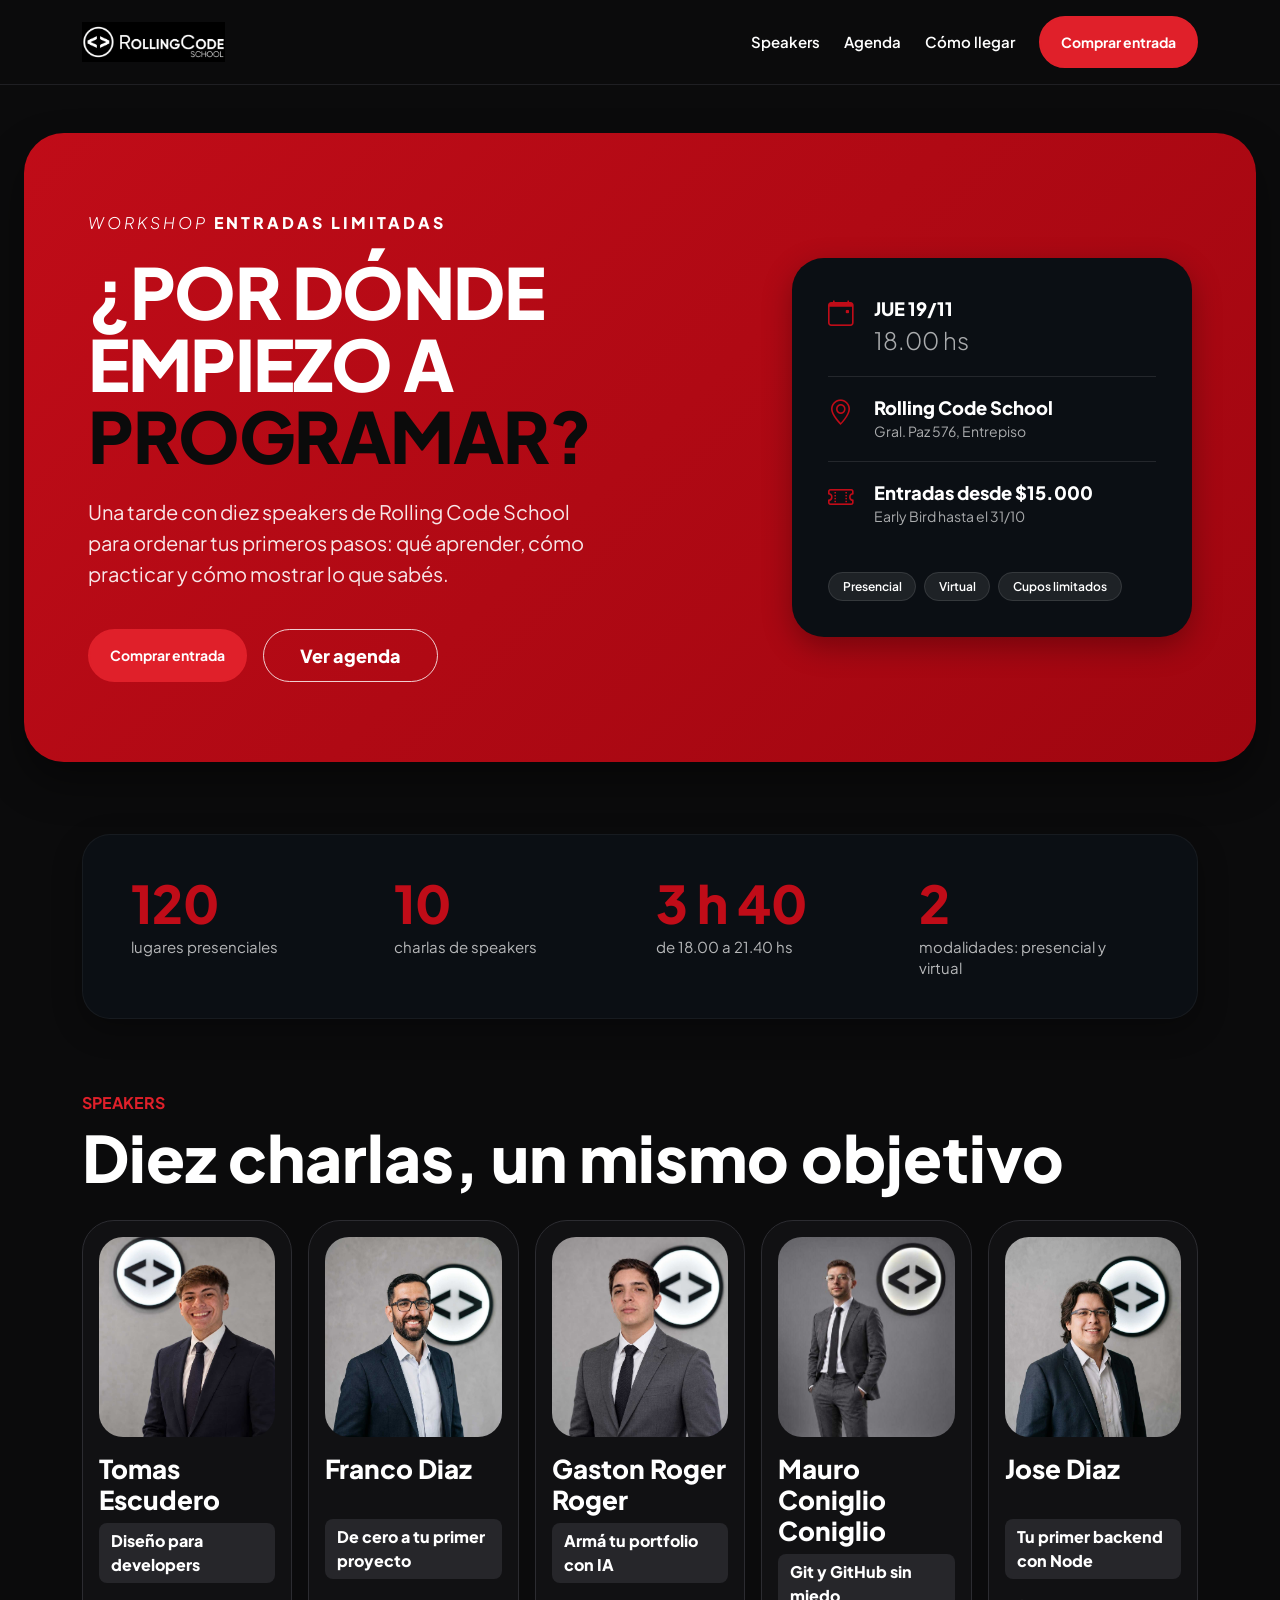
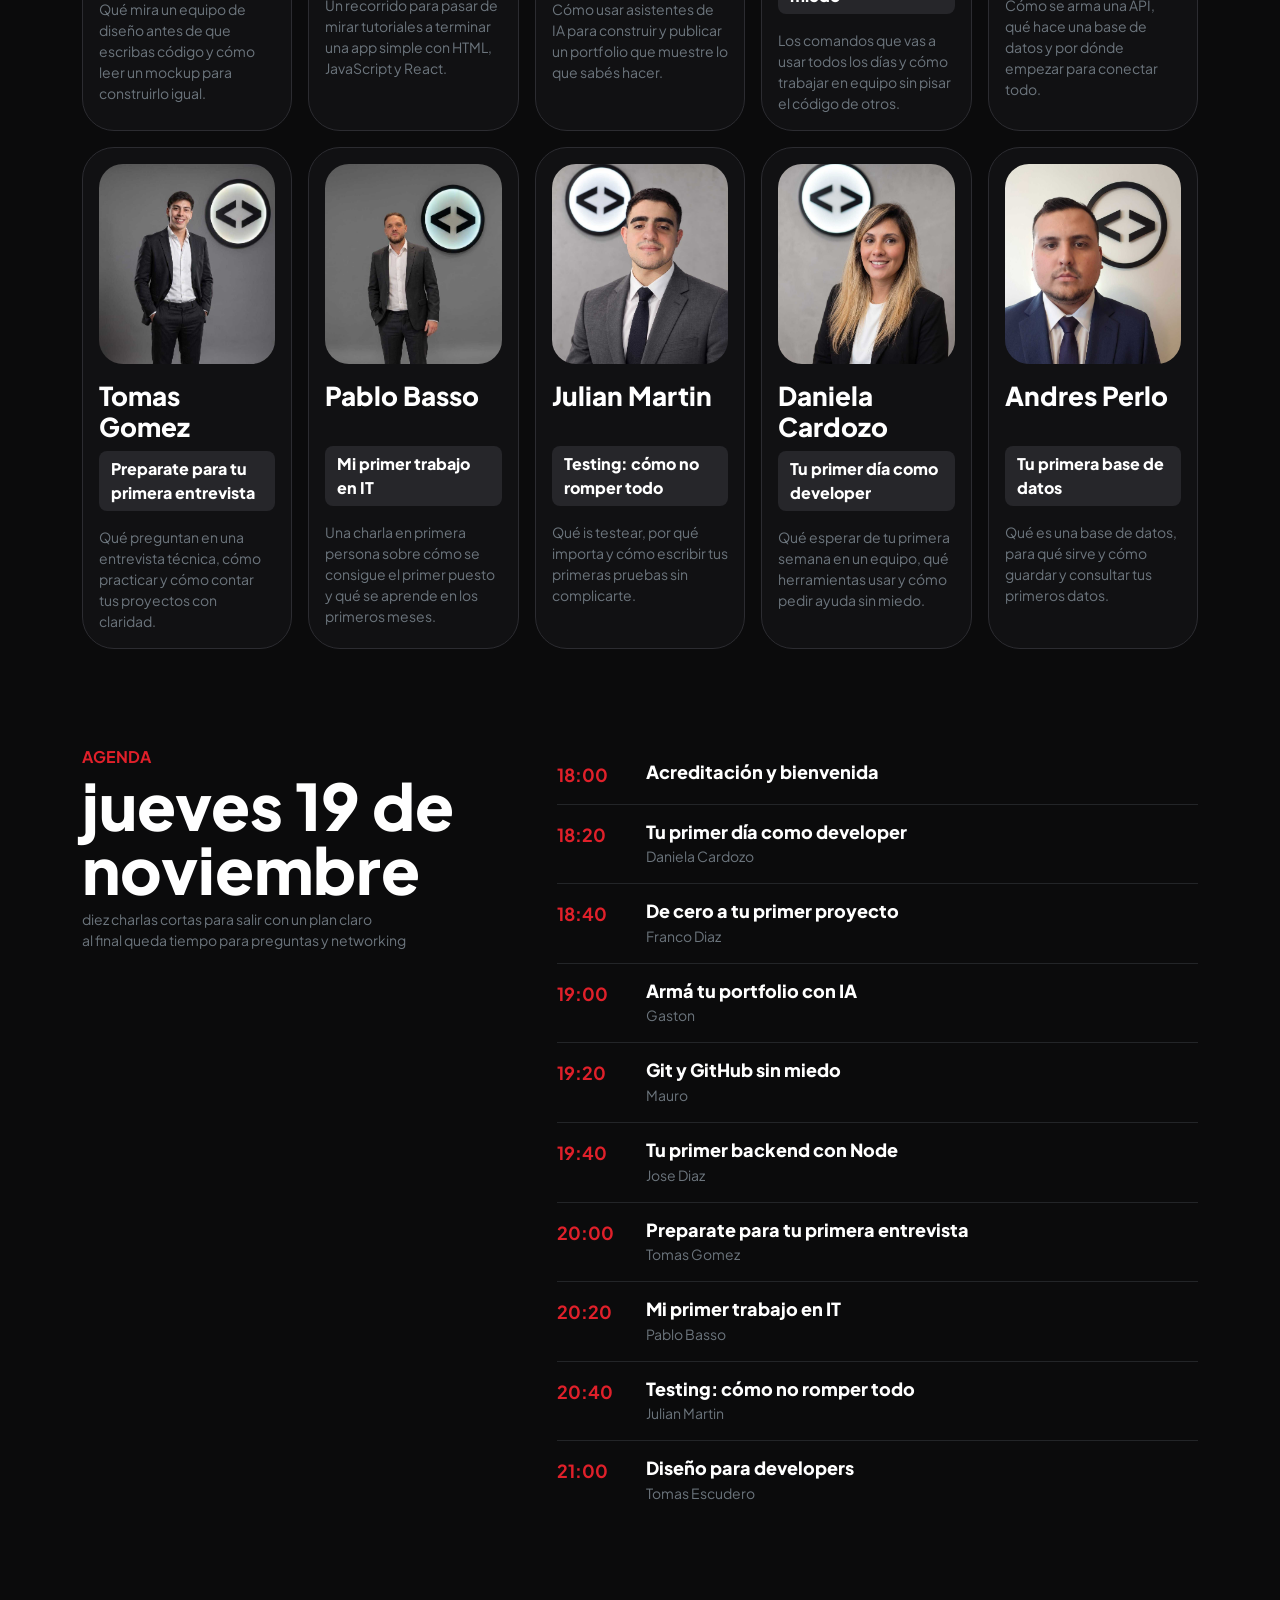
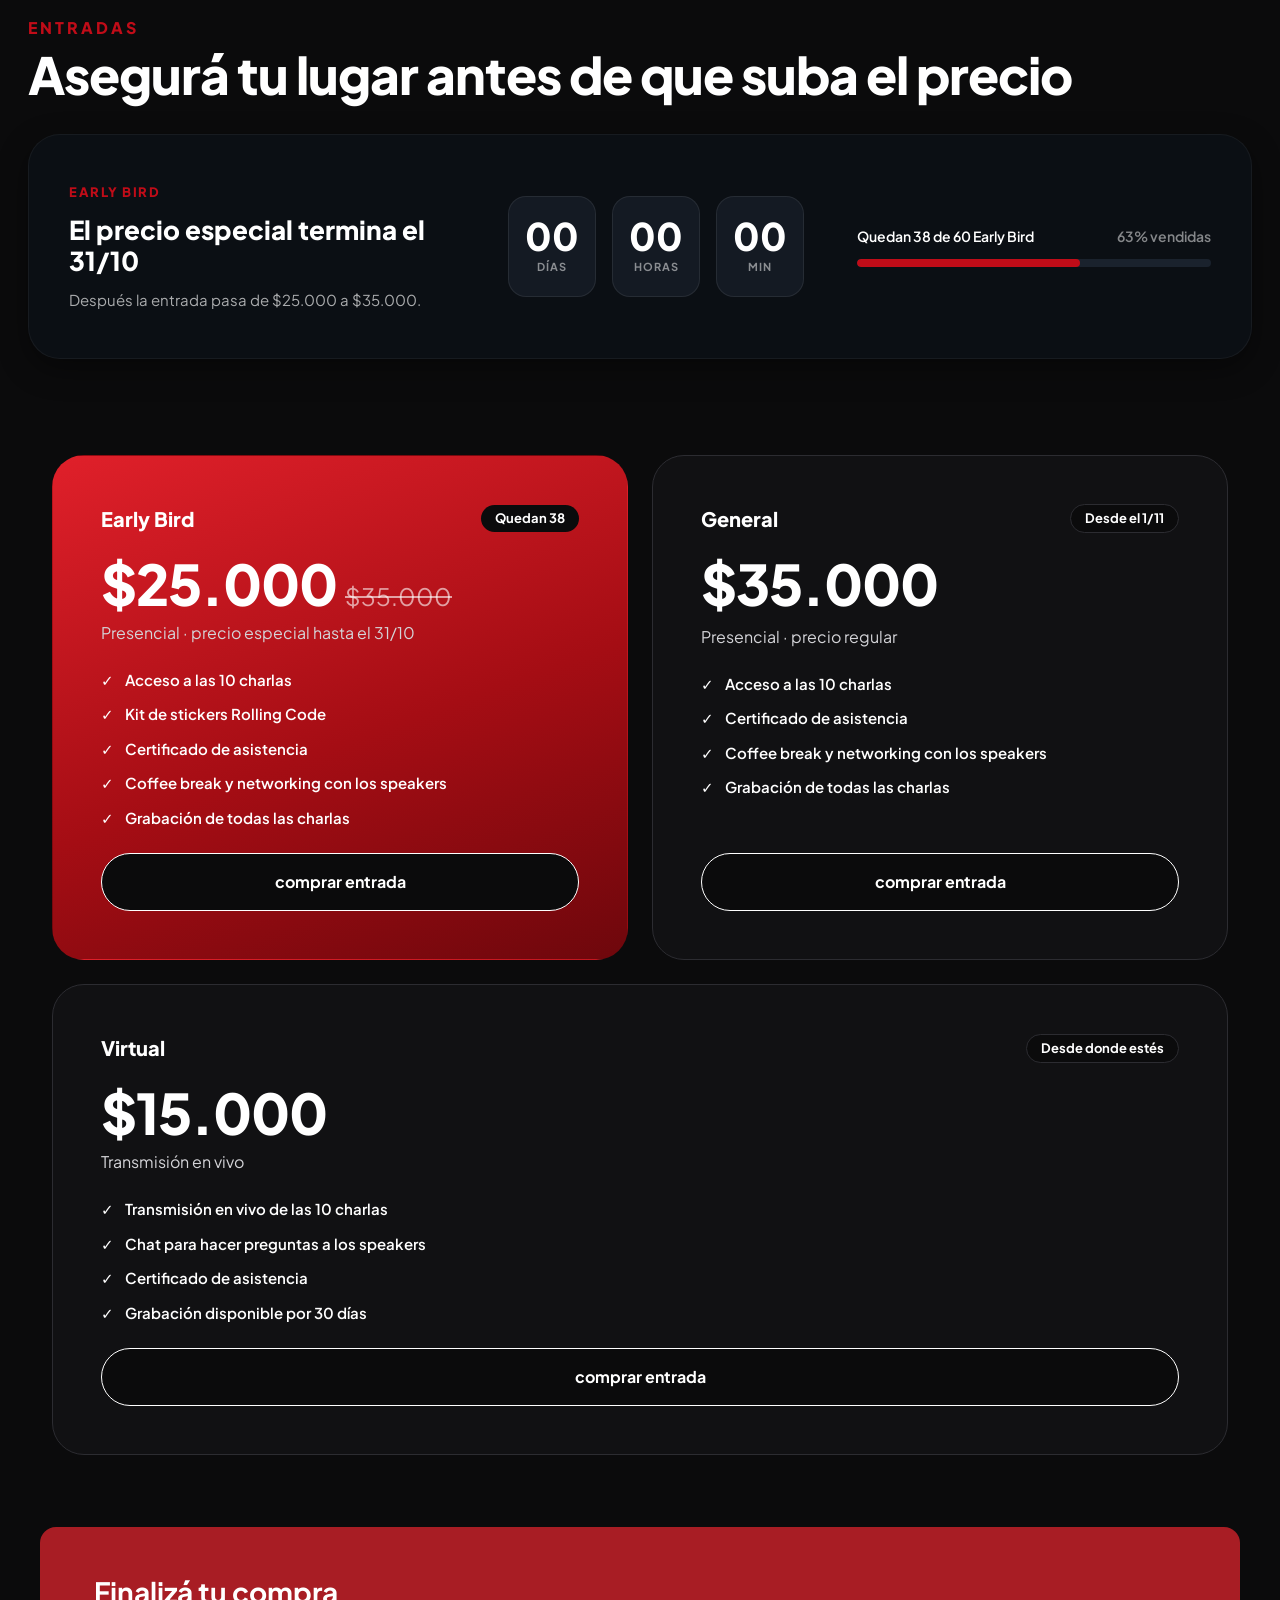
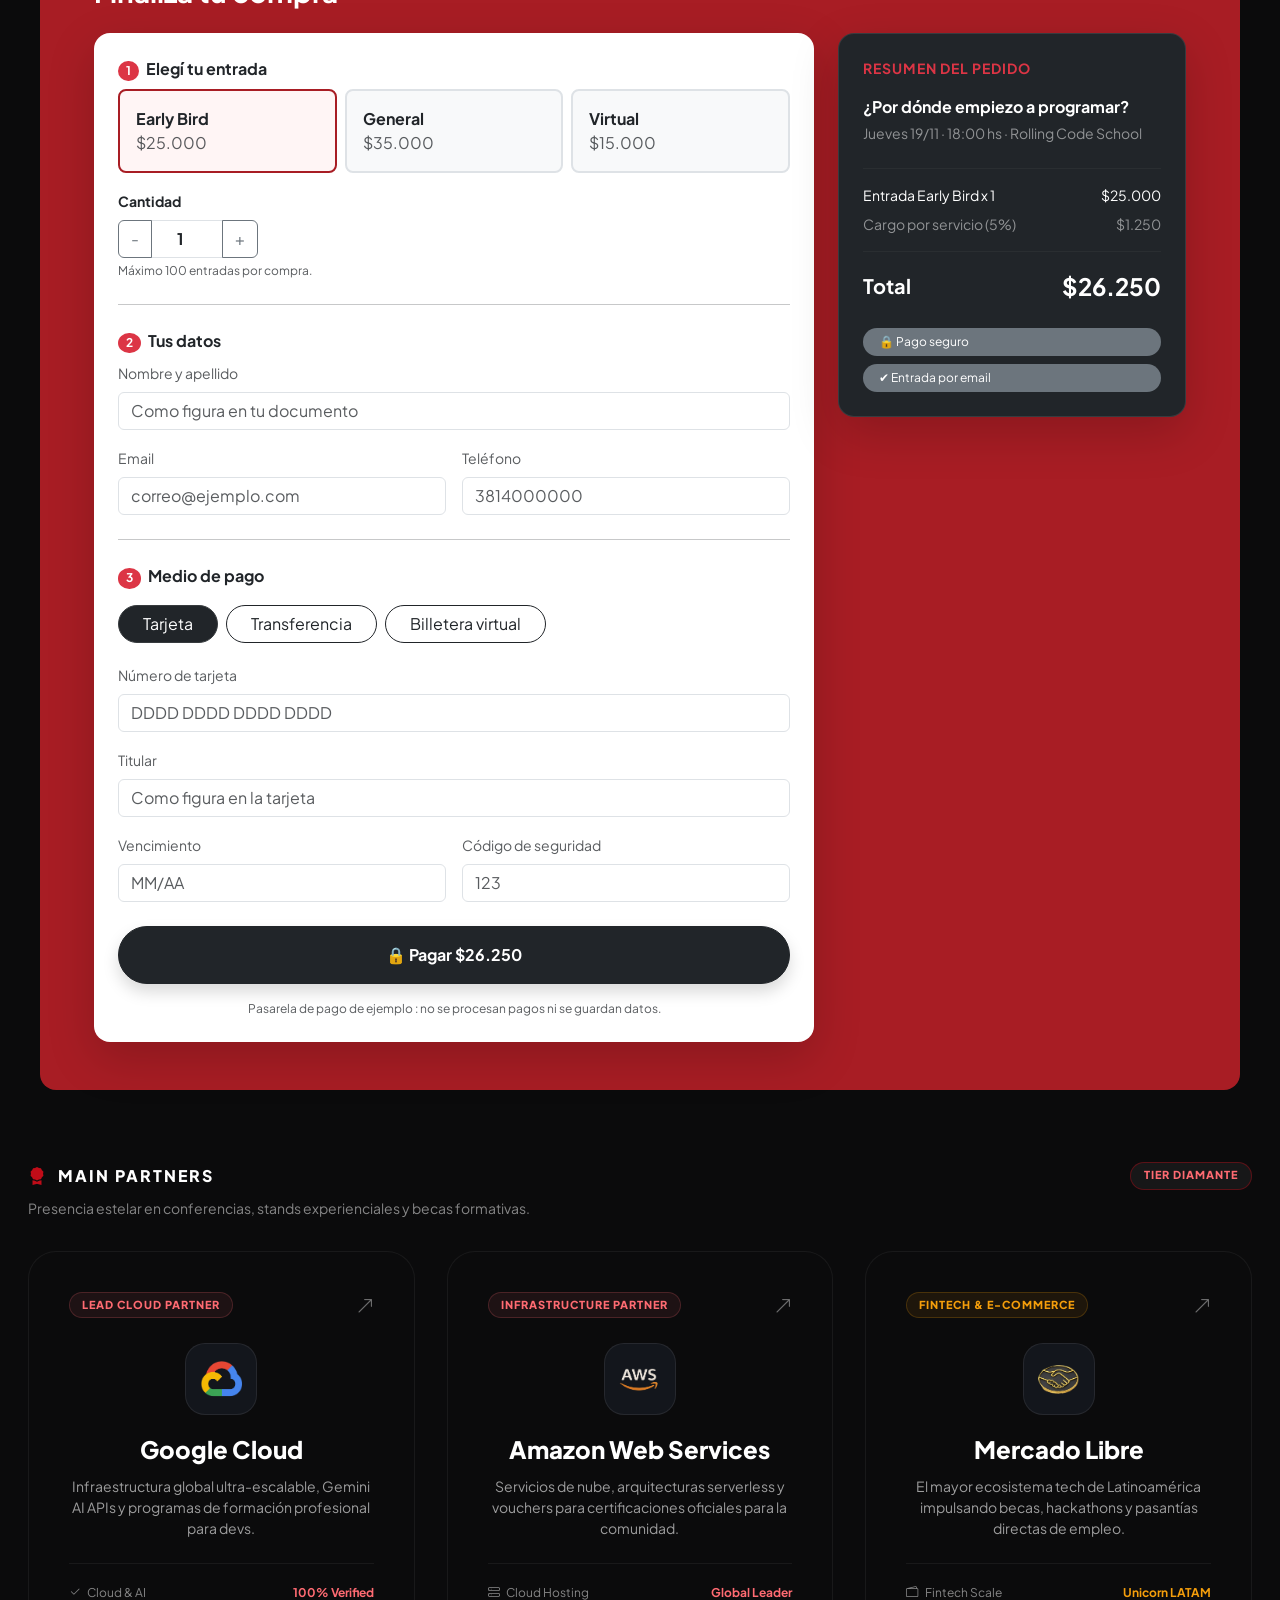
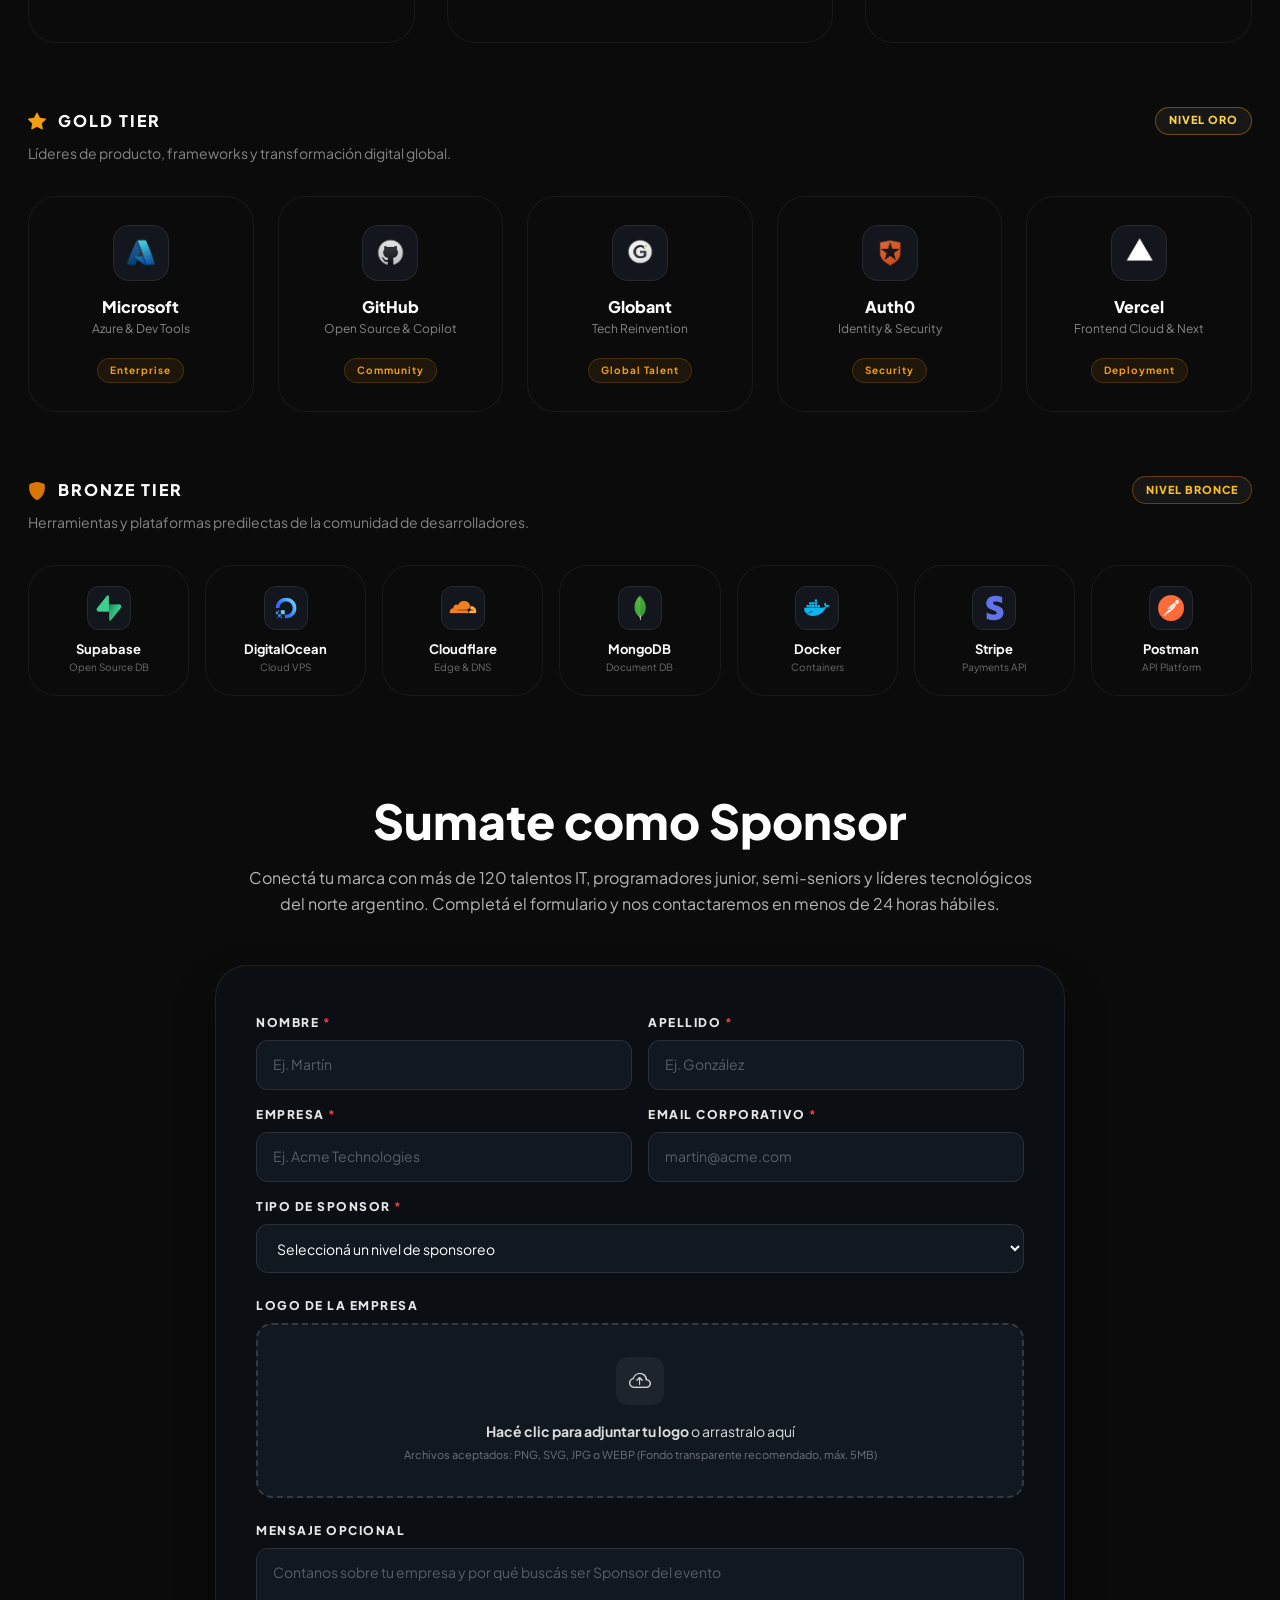
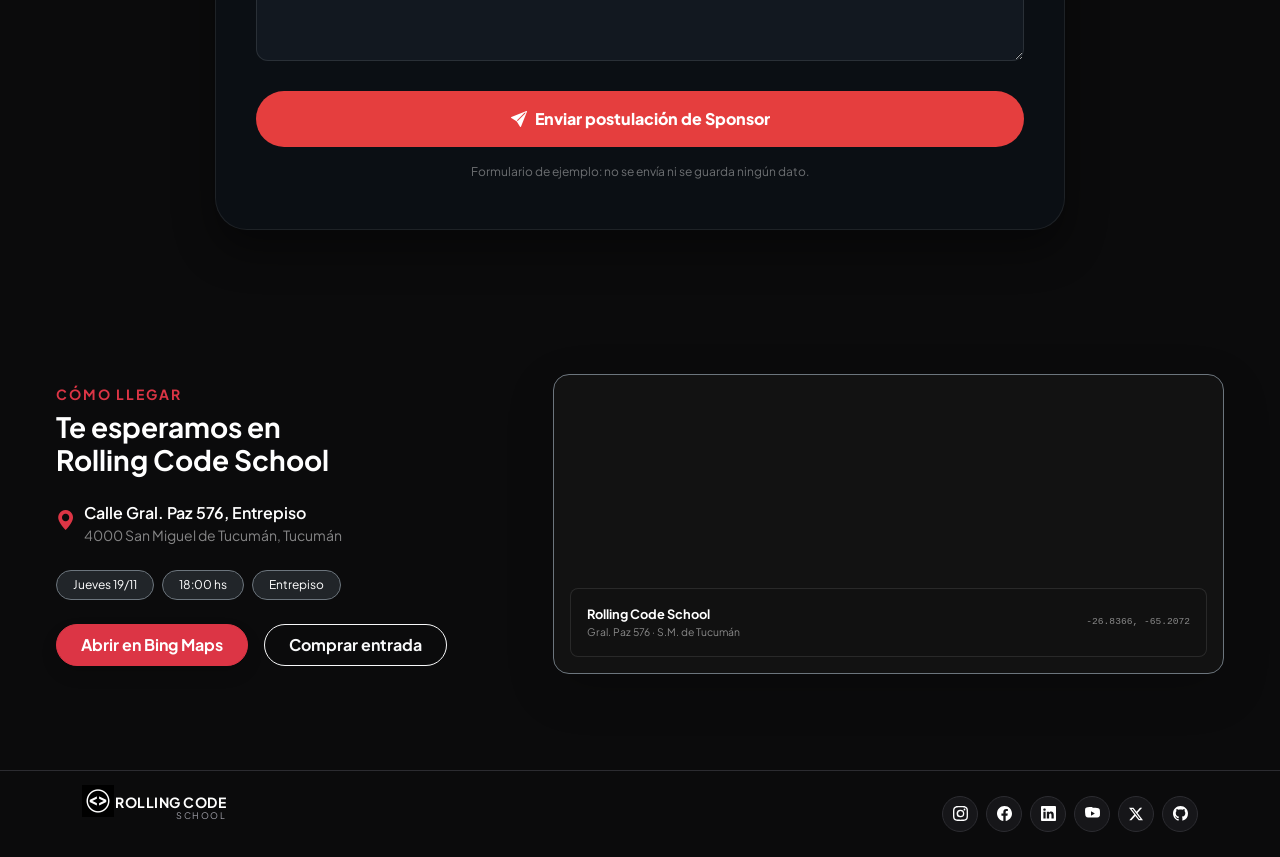
==== commit 466b745b: "agrego cambio de logo de navbar y ajustes" ====
--- a/index.html
+++ b/index.html
@@ -1,4 +1,3 @@
-
 <!DOCTYPE html>
 <html lang="en">
 <head>
@@ -23,8 +22,63 @@
     <link rel="stylesheet" href="css/sponsor-form.css">
 </head>
 <body>
-  
-
+<!DOCTYPE html>
+<html lang="es">
+<head>
+    <meta charset="UTF-8">
+    <meta name="viewport" content="width=device-width, initial-scale=1.0">
+    <!-- Google Fonts: Plus Jakarta Sans -->
+    <link href="https://fonts.googleapis.com/css2?family=Plus+Jakarta+Sans:wght@400;600;700;800&display=swap" rel="stylesheet">
+    <!-- Bootstrap 5.3 CSS -->
+    <link href="https://cdn.jsdelivr.net/npm/bootstrap@5.3.3/dist/css/bootstrap.min.css" rel="stylesheet">
+    <!-- Tu archivo CSS personalizado -->
+    <link rel="stylesheet" href="css/style.css">
+    <title>Rolling Code - Landing Workshop</title>
+</head>
+<body>
+
+    <!-- Inicio del Navbar -->
+    <header class="navbar-section">
+        <div class="container">
+            <nav class="navbar navbar-expand-lg navbar-dark py-3">
+                
+                <!-- Logo limpio (tal cual viene en tu imagen) -->
+                <a class="navbar-brand" href="#">
+                    <img src="./img/IMG-20261029-WA0292.jpg" alt="Logo Rolling Code" class="logo-img">
+                </a>
+
+                <!-- Botón hamburguesa para dispositivos móviles y tablets -->
+                <button class="navbar-toggler border-0 shadow-none" type="button" data-bs-toggle="collapse" data-bs-target="#navbarNav" aria-controls="navbarNav" aria-expanded="false" aria-label="Toggle navigation">
+                    <span class="navbar-toggler-icon"></span>
+                </button>
+
+                <!-- Menú de navegación alineado a la derecha -->
+                <div class="collapse navbar-collapse justify-content-end" id="navbarNav">
+                    <ul class="navbar-nav align-items-lg-center gap-lg-4 mb-3 mb-lg-0 text-center text-lg-start">
+                        <li class="nav-item">
+                            <a class="nav-link" href="#speakers">Speakers</a>
+                        </li>
+                        <li class="nav-item">
+                            <a class="nav-link" href="#agenda">Agenda</a>
+                        </li>
+                        <li class="nav-item">
+                            <a class="nav-link" href="#como-llegar">Cómo llegar</a>
+                        </li>
+                        <li class="nav-item mt-2 mt-lg-0">
+                            <a href="#comprar" class="btn btn-comprar">Comprar entrada</a>
+                        </li>
+                    </ul>
+                </div>
+
+            </nav>
+        </div>
+    </header>
+    <!-- Fin del Navbar -->
+
+    <!-- Bootstrap JS Bundle -->
+    <script src="https://cdn.jsdelivr.net/npm/bootstrap@5.3.3/dist/js/bootstrap.bundle.min.js"></script>
+</body>
+</html>
   <!-- SECCIÓN HERO -->
   <section class="hero-section">
     <div class="ConteinerHero">
@@ -46,7 +100,7 @@
         </p>
         
         <div class="hero-buttons">
-  <a href="#entradas" class="btn-comprar text-decoration-none">Comprar entrada</a>
+  <a href="#comprarEntrada" class="btn-comprar text-decoration-none">Comprar entrada</a>
   <a href="#agenda" class="btn-agenda text-decoration-none">Ver agenda</a>
 </div>
       </div>
@@ -118,7 +172,8 @@
   <!-- SECCIÓN SPEAKERS -->
   <section id="speakers" class="py-5">
     <div class="container">
-      
+  
+  
       <!-- Títulos -->
       <div class="mb-4">
         <span class="fw-bold text-uppercase d-block mb-1" style="color: var(--rc-red) !important; font-size: 16px; font-weight: 800;">
@@ -135,10 +190,14 @@
         <!-- Speaker 1 -->
         <div class="col">
           <div class="card speaker-card h-100 p-3 text-white">
-            <img src="img/speaker-1.jpg" class="card-img-top speaker-img mb-3" alt="Tomas Escudero">
+            <img src="./img/IMG-20261024-WA0302.jpg" class="card-img-top speaker-img mb-3" alt="Tomas Escudero" style="object-fit: cover; object-position: center; height: 200px;">
             <div class="card-body p-0 d-flex flex-column">
               <h5 class="speaker-name mb-2">Tomas Escudero</h5>
-              <div class="titulo-charla mb-3 text-wrap">Diseño para developers</div>
+              <div class="titulo-charla mb-3 text-wrap">
+                <a href="#" data-bs-toggle="modal" data-bs-target="#modalSpeaker1" class="text-white text-decoration-none">
+                <a href="#" data-bs-toggle="modal" data-bs-target="#modalSpeaker1" class="text-white text-decoration-none">Diseño para developers</a>
+            </a>
+            </div>
               <p class="card-text text-secondary small mb-0">Qué mira un equipo de diseño antes de que escribas código y cómo leer un mockup para construirlo igual.</p>
             </div>
           </div>
@@ -147,10 +206,14 @@
         <!-- Speaker 2 -->
         <div class="col">
           <div class="card speaker-card h-100 p-3 text-white">
-            <img src="img/speaker-2.jpg" class="card-img-top speaker-img mb-3" alt="Franco Diaz">
+            <img src="./img/IMG-20261023-WA0204.jpg" class="card-img-top speaker-img mb-3" alt="Franco Diaz" style="object-fit: cover; object-position: center; height: 200px;">
             <div class="card-body p-0 d-flex flex-column">
               <h5 class="speaker-name mb-2">Franco Diaz</h5>
-              <div class="titulo-charla mb-3 text-wrap">De cero a tu primer proyecto</div>
+              <div class="titulo-charla mb-3 text-wrap">
+                <a href="#" data-bs-toggle="modal" data-bs-target="#modalSpeaker2" class="text-white text-decoration-none">
+                <a href="#" data-bs-toggle="modal" data-bs-target="#modalSpeaker2" class="text-white text-decoration-none">De cero a tu primer proyecto</a>
+            </a>
+            </div>
               <p class="card-text text-secondary small mb-0">Un recorrido para pasar de mirar tutoriales a terminar una app simple con HTML, JavaScript y React.</p>
             </div>
           </div>
@@ -159,10 +222,14 @@
         <!-- Speaker 3 -->
         <div class="col">
           <div class="card speaker-card h-100 p-3 text-white">
-            <img src="img/speaker-3.jpg" class="card-img-top speaker-img mb-3" alt="Gaston">
+            <img src="./img/IMG-20261024-WA0300.jpg" class="card-img-top speaker-img mb-3" alt="Gaston" style="object-fit: cover; object-position: center; height: 200px;">
             <div class="card-body p-0 d-flex flex-column">
-              <h5 class="speaker-name mb-2">Gaston</h5>
-              <div class="titulo-charla mb-3 text-wrap">Armá tu portfolio con IA</div>
+              <h5 class="speaker-name mb-2">Gaston Roger Roger</h5>
+              <div class="titulo-charla mb-3 text-wrap">
+                <a href="#" data-bs-toggle="modal" data-bs-target="#modalSpeaker3" class="text-white text-decoration-none">
+                <a href="#" data-bs-toggle="modal" data-bs-target="#modalSpeaker3" class="text-white text-decoration-none">Armá tu portfolio con IA</a>
+            </a>
+            </div>
               <p class="card-text text-secondary small mb-0">Cómo usar asistentes de IA para construir y publicar un portfolio que muestre lo que sabés hacer.</p>
             </div>
           </div>
@@ -171,10 +238,14 @@
         <!-- Speaker 4 -->
         <div class="col">
           <div class="card speaker-card h-100 p-3 text-white">
-            <img src="img/speaker-4.jpg" class="card-img-top speaker-img mb-3" alt="Mauro">
+            <img src="./img/IMG-20261026-WA0021.jpg" class="card-img-top speaker-img mb-3" alt="Mauro" style="object-fit: cover; object-position: center; height: 200px;">
             <div class="card-body p-0 d-flex flex-column">
-              <h5 class="speaker-name mb-2">Mauro</h5>
-              <div class="titulo-charla mb-3 text-wrap">Git y GitHub sin miedo</div>
+              <h5 class="speaker-name mb-2">Mauro Coniglio Coniglio</h5>
+              <div class="titulo-charla mb-3 text-wrap">
+                <a href="#" data-bs-toggle="modal" data-bs-target="#modalSpeaker4" class="text-white text-decoration-none">
+                <a href="#" data-bs-toggle="modal" data-bs-target="#modalSpeaker4" class="text-white text-decoration-none">Git y GitHub sin miedo</a>
+            </a>
+            </div>
               <p class="card-text text-secondary small mb-0">Los comandos que vas a usar todos los días y cómo trabajar en equipo sin pisar el código de otros.</p>
             </div>
           </div>
@@ -183,10 +254,14 @@
         <!-- Speaker 5 -->
         <div class="col">
           <div class="card speaker-card h-100 p-3 text-white">
-            <img src="img/speaker-5.jpg" class="card-img-top speaker-img mb-3" alt="Jose Diaz">
+            <img src="./img/IMG-20261023-WA0208.jpg" class="card-img-top speaker-img mb-3" alt="Jose Diaz" style="object-fit: cover; object-position: center; height: 200px;">
             <div class="card-body p-0 d-flex flex-column">
               <h5 class="speaker-name mb-2">Jose Diaz</h5>
-              <div class="titulo-charla mb-3 text-wrap">Tu primer backend con Node</div>
+              <div class="titulo-charla mb-3 text-wrap">
+                <a href="#" data-bs-toggle="modal" data-bs-target="#modalSpeaker5" class="text-white text-decoration-none">
+                <a href="#" data-bs-toggle="modal" data-bs-target="#modalSpeaker5" class="text-white text-decoration-none">Tu primer backend con Node</a>
+            </a>
+            </div>
               <p class="card-text text-secondary small mb-0">Cómo se arma una API, qué hace una base de datos y por dónde empezar para conectar todo.</p>
             </div>
           </div>
@@ -195,10 +270,14 @@
         <!-- Speaker 6 -->
         <div class="col">
           <div class="card speaker-card h-100 p-3 text-white">
-            <img src="img/speaker-6.jpg" class="card-img-top speaker-img mb-3" alt="Tomas Gomez">
+            <img src="./img/IMG-20261026-WA0020.jpg" class="card-img-top speaker-img mb-3" alt="Tomas Gomez" style="object-fit: cover; object-position: center; height: 200px;">
             <div class="card-body p-0 d-flex flex-column">
               <h5 class="speaker-name mb-2">Tomas Gomez</h5>
-              <div class="titulo-charla mb-3 text-wrap">Preparate para tu primera entrevista</div>
+              <div class="titulo-charla mb-3 text-wrap">
+                <a href="#" data-bs-toggle="modal" data-bs-target="#modalSpeaker6" class="text-white text-decoration-none"></a>
+            
+                <a href="#" data-bs-toggle="modal" data-bs-target="#modalSpeaker6" class="text-white text-decoration-none">Preparate para tu primera entrevista</a>
+            </div>
               <p class="card-text text-secondary small mb-0">Qué preguntan en una entrevista técnica, cómo practicar y cómo contar tus proyectos con claridad.</p>
             </div>
           </div>
@@ -207,10 +286,14 @@
         <!-- Speaker 7 -->
         <div class="col">
           <div class="card speaker-card h-100 p-3 text-white">
-            <img src="img/speaker-7.jpg" class="card-img-top speaker-img mb-3" alt="Pablo Basso">
+            <img src="./img/IMG-20261026-WA0022.jpg" class="card-img-top speaker-img mb-3" alt="Pablo Basso" style="object-fit: cover; object-position: center; height: 200px;">
             <div class="card-body p-0 d-flex flex-column">
               <h5 class="speaker-name mb-2">Pablo Basso</h5>
-              <div class="titulo-charla mb-3 text-wrap">Mi primer trabajo en IT</div>
+              <div class="titulo-charla mb-3 text-wrap">
+                <a href="#" data-bs-toggle="modal" data-bs-target="#modalSpeaker7" class="text-white text-decoration-none">
+                <a href="#" data-bs-toggle="modal" data-bs-target="#modalSpeaker7" class="text-white text-decoration-none">Mi primer trabajo en IT</a>
+            </a>
+            </div>
               <p class="card-text text-secondary small mb-0">Una charla en primera persona sobre cómo se consigue el primer puesto y qué se aprende en los primeros meses.</p>
             </div>
           </div>
@@ -219,10 +302,14 @@
         <!-- Speaker 8 -->
         <div class="col">
           <div class="card speaker-card h-100 p-3 text-white">
-            <img src="img/speaker-8.jpg" class="card-img-top speaker-img mb-3" alt="Julian Martin">
+            <img src="./img/IMG-20261024-WA0299.jpg" class="card-img-top speaker-img mb-3" alt="Julian Martin" style="object-fit: cover; object-position: center; height: 200px;">
             <div class="card-body p-0 d-flex flex-column">
               <h5 class="speaker-name mb-2">Julian Martin</h5>
-              <div class="titulo-charla mb-3 text-wrap">Testing: cómo no romper todo</div>
+              <div class="titulo-charla mb-3 text-wrap">
+                <a href="#" data-bs-toggle="modal" data-bs-target="#modalSpeaker8" class="text-white text-decoration-none">
+                <a href="#" data-bs-toggle="modal" data-bs-target="#modalSpeaker8" class="text-white text-decoration-none">Testing: cómo no romper todo</a>
+            </a>
+            </div>
               <p class="card-text text-secondary small mb-0">Qué is testear, por qué importa y cómo escribir tus primeras pruebas sin complicarte.</p>
             </div>
           </div>
@@ -231,10 +318,14 @@
         <!-- Speaker 9 -->
         <div class="col">
           <div class="card speaker-card h-100 p-3 text-white">
-            <img src="img/speaker-9.jpg" class="card-img-top speaker-img mb-3" alt="Daniela Cardozo">
+            <img src="./img/IMG-20261023-WA0206.jpg" class="card-img-top speaker-img mb-3" alt="Daniela Cardozo" style="object-fit: cover; object-position: center; height: 200px;">
             <div class="card-body p-0 d-flex flex-column">
               <h5 class="speaker-name mb-2">Daniela Cardozo</h5>
-              <div class="titulo-charla mb-3 text-wrap">Tu primer día como developer</div>
+              <div class="titulo-charla mb-3 text-wrap">
+                <a href="#" data-bs-toggle="modal" data-bs-target="#modalSpeaker9" class="text-white text-decoration-none">
+                <a href="#" data-bs-toggle="modal" data-bs-target="#modalSpeaker9" class="text-white text-decoration-none">Tu primer día como developer</a>
+            </a>
+            </div>
               <p class="card-text text-secondary small mb-0">Qué esperar de tu primera semana en un equipo, qué herramientas usar y cómo pedir ayuda sin miedo.</p>
             </div>
           </div>
@@ -243,10 +334,14 @@
         <!-- Speaker 10 -->
         <div class="col">
           <div class="card speaker-card h-100 p-3 text-white">
-            <img src="img/speaker-10.jpg" class="card-img-top speaker-img mb-3" alt="Andres Perlo">
+            <img src="./img/IMG-20261024-WA0303.jpg" class="card-img-top speaker-img mb-3" alt="Andres Perlo" style="object-fit: cover; object-position: center; height: 200px;">
             <div class="card-body p-0 d-flex flex-column">
               <h5 class="speaker-name mb-2">Andres Perlo</h5>
-              <div class="titulo-charla mb-3 text-wrap">Tu primera base de datos</div>
+              <div class="titulo-charla mb-3 text-wrap">
+                <a href="#" data-bs-toggle="modal" data-bs-target="#modalSpeaker10" class="text-white text-decoration-none">
+                <a href="#" data-bs-toggle="modal" data-bs-target="#modalSpeaker10" class="text-white text-decoration-none">Tu primera base de datos</a>
+            </a>
+            </div>
               <p class="card-text text-secondary small mb-0">Qué es una base de datos, para qué sirve y cómo guardar y consultar tus primeros datos.</p>
             </div>
           </div>
@@ -383,7 +478,7 @@
   <section class="tickets-countdown-section py-5">
     <div class="container">
       
-      <div class="mb-4">
+      <div class="mb-4" id="comprarEntrada">
         <span class="section-tag">ENTRADAS</span>
         <h2 class="section-title">Asegurá tu lugar antes de que suba el precio</h2>
       </div>
@@ -514,118 +609,67 @@
 
     </div>
   </section>
-<!-- CONTENEDOR PRINCIPAL LIMITADO A 1200px SOBRE FONDO NEGRO -->
+<!-- CONTENEDOR PRINCIPAL FINALIZA COMPRA -->
 <div class="checkout-wrapper mx-auto my-0 my-md-4" style="max-width: 1200px;">
   
-  <section id="checkout-section" class="py-4 py-md-5 rounded-4 px-3 px-md-4" style="background-color: var(--rc-red, #a81d24);">
-    
-    <!-- ENCABEZADO: COMPRA SEGURA, TÍTULO Y 4 INDICADORES -->
-    <div class="d-flex flex-column flex-md-row justify-content-between align-items-md-start mb-4 gap-3">
-      <div>
-        <div class="text-white fw-bold small text-uppercase mb-1" style="letter-spacing: 2px; font-size: 0.65rem;">
-          Compra segura
-        </div>
-        <h2 class="text-white fw-bold fs-3 fs-md-2 mb-0">Finalizá tu compra</h2>
-      </div>
+  <!-- SECCIÓN FINALIZÁ TU COMPRA CON EL BORDE ROJO -->
+  <section id="checkout-section" class="py-4 py-md-5 rounded-4" style="background-color: #a81d24;">
+    <div class="container px-3 px-md-4">
+      <h2 class="text-white fw-bold mb-3 mb-md-4 fs-3 fs-md-2">Finalizá tu compra</h2>
       
-      <!-- Indicadores de estado (4 pasos) -->
-      <div class="d-flex gap-2 flex-wrap" id="step-indicators">
-        <span id="ind-step-1" class="badge bg-white text-danger px-3 py-2 rounded-pill fw-bold shadow-sm" style="font-size: 0.75rem; color: var(--rc-red, #a81d24) !important;">1 Entrada</span>
-        <span id="ind-step-2" class="badge px-3 py-2 rounded-pill fw-normal" style="font-size: 0.75rem; background-color: var(--rc-black, #000000); color: rgba(255,255,255,0.6); border: 1px solid rgba(255,255,255,0.15);">2 Datos</span>
-        <span id="ind-step-3" class="badge px-3 py-2 rounded-pill fw-normal" style="font-size: 0.75rem; background-color: var(--rc-black, #000000); color: rgba(255,255,255,0.6); border: 1px solid rgba(255,255,255,0.15);">3 Pago</span>
-        <span id="ind-step-4" class="badge px-3 py-2 rounded-pill fw-normal" style="font-size: 0.75rem; background-color: var(--rc-black, #000000); color: rgba(255,255,255,0.6); border: 1px solid rgba(255,255,255,0.15);">4 Listo</span>
-      </div>
-    </div>
-
-    <div class="row g-4">
-      
-      <!-- COLUMNA IZQUIERDA: FORMULARIO MULTI-PASO -->
-      <div class="col-12 col-lg-8">
-        <div class="bg-white p-3 p-sm-4 rounded-4 shadow-lg text-dark">
-          <form id="payment-form" novalidate>
-            
-            <!-- ========================================== -->
-            <!-- PASO 1: SELECCIÓN DE ENTRADA               -->
-            <!-- ========================================== -->
-            <div id="step-1" class="checkout-step">
-              <div class="mb-3">
-                <label class="fw-bold mb-3 d-block fs-5 text-dark">Elegí tu entrada</label>
-                
-                <!-- Lista de opciones (Todas blancas por defecto) -->
-                <div class="d-flex flex-column gap-2 mb-4" id="ticket-options">
-                  
-                  <!-- Early Bird -->
-                  <div class="ticket-card p-3 rounded-4" data-price="25000" data-name="Early Bird">
-                    <div class="d-flex justify-content-between align-items-center">
-                      <div>
-                        <div class="ticket-title fw-bold fs-6 text-dark">Early Bird</div>
-                        <div class="ticket-sub text-muted" style="font-size: 0.75rem;">Presencial · hasta el 31/10</div>
-                      </div>
-                      <div class="ticket-price fw-bold fs-5 text-dark">$25.000</div>
+      <div class="row g-4">
+        <!-- FORMULARIO (Izquierda) -->
+        <div class="col-12 col-lg-8">
+          <div class="bg-white p-3 p-sm-4 rounded-4 shadow-lg text-dark">
+            <form id="payment-form" novalidate>
+              
+              <!-- 1. Elegí tu entrada -->
+              <div class="mb-4">
+                <label class="fw-bold mb-2 d-block">
+                  <span class="badge bg-danger rounded-circle me-1">1</span> Elegí tu entrada
+                </label>
+                <div class="row g-2" id="ticket-options">
+                  <div class="col-12 col-sm-4">
+                    <div class="ticket-card p-3 border rounded-3 cursor-pointer selected" data-price="25000" data-name="Early Bird">
+                      <div class="fw-bold">Early Bird</div>
+                      <div class="text-muted">$25.000</div>
                     </div>
                   </div>
-
-                  <!-- General -->
-                  <div class="ticket-card p-3 rounded-4" data-price="35000" data-name="General">
-                    <div class="d-flex justify-content-between align-items-center">
-                      <div>
-                        <div class="ticket-title fw-bold fs-6 text-dark">General</div>
-                        <div class="ticket-sub text-muted" style="font-size: 0.75rem;">Presencial · desde el 1/11</div>
-                      </div>
-                      <div class="ticket-price fw-bold fs-5 text-dark">$35.000</div>
+                  <div class="col-12 col-sm-4">
+                    <div class="ticket-card p-3 border rounded-3 cursor-pointer" data-price="35000" data-name="General">
+                      <div class="fw-bold">General</div>
+                      <div class="text-muted">$35.000</div>
                     </div>
                   </div>
-
-                  <!-- Virtual -->
-                  <div class="ticket-card p-3 rounded-4" data-price="15000" data-name="Virtual">
-                    <div class="d-flex justify-content-between align-items-center">
-                      <div>
-                        <div class="ticket-title fw-bold fs-6 text-dark">Virtual</div>
-                        <div class="ticket-sub text-muted" style="font-size: 0.75rem;">Transmisión en vivo y grabación</div>
-                      </div>
-                      <div class="ticket-price fw-bold fs-5 text-dark">$15.000</div>
+                  <div class="col-12 col-sm-4">
+                    <div class="ticket-card p-3 border rounded-3 cursor-pointer" data-price="15000" data-name="Virtual">
+                      <div class="fw-bold">Virtual</div>
+                      <div class="text-muted">$15.000</div>
                     </div>
                   </div>
-
                 </div>
 
-                <!-- Cantidad (Permite botones y tipeo manual hasta 200) -->
-                <div class="d-flex justify-content-between align-items-center mb-4 p-3 bg-light rounded-3 border">
-                  <span class="fw-bold small text-dark">Cantidad</span>
+                <!-- Cantidad -->
+                <div class="mt-3">
+                  <label class="form-label small fw-bold">Cantidad</label>
                   <div class="d-flex align-items-center">
-                    <div class="input-group" style="width: 120px;">
-                      <button class="btn btn-outline-secondary btn-sm" type="button" id="decrease-btn">-</button>
-                      <input type="number" class="form-control form-control-sm text-center fw-bold bg-white text-dark" id="ticket-qty" value="1" min="1" max="200">
-                      <button class="btn btn-outline-secondary btn-sm" type="button" id="increase-btn">+</button>
+                    <div class="input-group" style="width: 140px;">
+                      <button class="btn btn-outline-secondary" type="button" id="decrease-btn">-</button>
+                      <input type="number" class="form-control text-center fw-bold" id="ticket-qty" value="1" min="1" max="100" readonly>
+                      <button class="btn btn-outline-secondary" type="button" id="increase-btn">+</button>
                     </div>
                   </div>
                   <small class="text-muted d-block mt-1" style="font-size: 0.75rem;">Máximo 100 entradas por compra.</small>
                 </div>
               </div>
 
-              <!-- Botón Continuar -->
-              <button type="button" class="btn w-100 py-3 rounded-pill fw-bold text-white shadow" id="btn-to-step-2" style="background-color: var(--rc-black, #000000); border: none;">
-                Continuar
-              </button>
-
-              <p class="text-center text-muted mt-3 mb-0" style="font-size: 0.75rem;">
-                Pasarela de pago de ejemplo: no se procesan pagos ni se guardan datos.
-              </p>
-            </div>
-
-
-            <!-- ========================================== -->
-            <!-- PASO 2: DATOS PERSONALES                   -->
-            <!-- ========================================== -->
-            <div id="step-2" class="checkout-step d-none">
+              <hr class="my-4">
+
+              <!-- 2. Tus datos -->
               <div class="mb-4">
-                <div class="d-flex justify-content-between align-items-center mb-3">
-                  <label class="fw-bold mb-0 fs-5 text-dark">Tus datos</label>
-                  <button type="button" class="btn btn-link p-0 text-decoration-none fw-bold small" id="btn-back-to-step-1" style="color: var(--rc-red, #a81d24);">
-                    ← Volver
-                  </button>
-                </div>
-
+                <label class="fw-bold mb-2 d-block">
+                  <span class="badge bg-danger rounded-circle me-1">2</span> Tus datos
+                </label>
                 <div class="mb-3">
                   <label class="form-label small text-muted">Nombre y apellido</label>
                   <input type="text" class="form-control" id="full-name" placeholder="Como figura en tu documento" required>
@@ -645,27 +689,17 @@
                 </div>
               </div>
 
-              <button type="button" class="btn w-100 py-3 rounded-pill fw-bold text-white shadow" id="btn-to-step-3" style="background-color: var(--rc-black, #000000); border: none;">
-                Continuar al pago ➔
-              </button>
-            </div>
-
-
-            <!-- ========================================== -->
-            <!-- PASO 3: MEDIO DE PAGO                      -->
-            <!-- ========================================== -->
-            <div id="step-3" class="checkout-step d-none">
+              <hr class="my-4">
+
+              <!-- 3. Medio de pago -->
               <div class="mb-4">
-                <div class="d-flex justify-content-between align-items-center mb-3">
-                  <label class="fw-bold mb-0 fs-5 text-dark">Medio de pago</label>
-                  <button type="button" class="btn btn-link p-0 text-decoration-none fw-bold small" id="btn-back-to-step-2" style="color: var(--rc-red, #a81d24);">
-                    ← Volver
-                  </button>
-                </div>
+                <label class="fw-bold mb-3 d-block">
+                  <span class="badge bg-danger rounded-circle me-1">3</span> Medio de pago
+                </label>
                 
                 <!-- Tabs de pago -->
                 <div class="d-flex gap-2 mb-3 overflow-auto pb-1">
-                  <button type="button" class="btn rounded-pill px-3 px-sm-4 text-nowrap payment-tab active text-white" data-method="card" style="background-color: var(--rc-black, #000000);">Tarjeta</button>
+                  <button type="button" class="btn btn-dark rounded-pill px-3 px-sm-4 text-nowrap payment-tab active" data-method="card">Tarjeta</button>
                   <button type="button" class="btn btn-outline-dark rounded-pill px-3 px-sm-4 text-nowrap payment-tab" data-method="transfer">Transferencia</button>
                   <button type="button" class="btn btn-outline-dark rounded-pill px-3 px-sm-4 text-nowrap payment-tab" data-method="wallet">Billetera virtual</button>
                 </div>
@@ -686,7 +720,7 @@
                     <div class="col-12 col-md-6">
                       <label class="form-label small text-muted">Vencimiento</label>
                       <input type="text" inputmode="numeric" class="form-control" id="card-expiry" placeholder="MM/AA" maxlength="5" required>
-                      <div class="invalid-feedback">Ingresá una fecha válida y actual (MM/AA).</div>
+                      <div class="invalid-feedback">Ingresá 4 números (MM/AA).</div>
                     </div>
                     <div class="col-12 col-md-6">
                       <label class="form-label small text-muted">Código de seguridad</label>
@@ -698,104 +732,58 @@
               </div>
 
               <!-- Botón Pagar -->
-              <button type="submit" class="btn w-100 py-3 rounded-pill fw-bold text-white shadow" id="pay-btn" style="background-color: var(--rc-black, #000000); border: none;">
-                🔒 Pagar $<span id="btn-total">25.000</span>
+              <button type="submit" class="btn btn-dark w-100 py-3 rounded-pill fw-bold text-white shadow" id="pay-btn">
+                🔒 Pagar $<span id="btn-total">26.250</span>
               </button>
 
               <p class="text-center text-muted mt-3 mb-0" style="font-size: 0.75rem;">
-                Pasarela de pago de ejemplo: no se procesan pagos ni se guardan datos.
+                Pasarela de pago de ejemplo : no se procesan pagos ni se guardan datos.
               </p>
-            </div>
-
-          </form>
-        </div>
-      </div>
-
-      <!-- RESUMEN DEL PEDIDO (Derecha) -->
-      <div class="col-12 col-lg-4">
-        <div class="text-white p-3 p-sm-4 rounded-4 shadow-lg sticky-top" style="top: 20px; background-color: var(--rc-black, #000000); border: 1px solid rgba(255,255,255,0.1);">
-          <div class="fw-bold small mb-2 tracking-widest" style="letter-spacing: 1px; color: var(--rc-red, #a81d24);">TU PEDIDO</div>
-          
-          <div class="fw-bold mb-1 fs-6 text-white">Workshop Rolling Code School</div>
-          <div class="text-white-50 small mb-4" style="font-size: 0.75rem;">Jueves 19/11 · 18:00 hs · Gral. Paz 576</div>
-          
-          <hr style="border-color: rgba(255,255,255,0.15);">
-
-          <div class="d-flex justify-content-between small mb-2 text-white">
-            <span id="summary-ticket-name">1 entrada Early Bird</span>
-            <span id="summary-subtotal">$25.000</span>
-          </div>
-          <div class="d-flex justify-content-between small mb-3 text-white-50">
-            <span>Cargo por servicio (5%)</span>
-            <span id="summary-fee">$1.250</span>
-          </div>
-
-          <hr style="border-color: rgba(255,255,255,0.15);">
-
-          <div class="d-flex justify-content-between align-items-center mb-4 text-white">
-            <span class="fw-bold fs-5">Total</span>
-            <span class="fw-bold fs-4 text-white" id="summary-total">$26.250</span>
-          </div>
-
-          <div class="text-white-50 small" style="font-size: 0.75rem;">
-            🔒 Pago protegido. Recibis la entrada por email.
-          </div>
-        </div>
-      </div>
-
+            </form>
+          </div>
+        </div>
+
+        <!-- RESUMEN DEL PEDIDO (Derecha) -->
+        <div class="col-12 col-lg-4">
+          <div class="bg-dark text-white p-3 p-sm-4 rounded-4 shadow-lg sticky-top" style="top: 20px; border: 1px solid rgba(255,255,255,0.1);">
+            <div class="text-danger fw-bold small mb-3 tracking-widest" style="letter-spacing: 1px;">RESUMEN DEL PEDIDO</div>
+            
+            <div class="fw-bold mb-1 fs-6 fs-md-5">¿Por dónde empiezo a programar?</div>
+            <div class="text-white-50 small mb-4">Jueves 19/11 · 18:00 hs · Rolling Code School</div>
+            
+            <hr style="border-color: rgba(255,255,255,0.15);">
+
+            <div class="d-flex justify-content-between small mb-2">
+              <span id="summary-ticket-name">Entrada Early Bird x <span id="summary-qty">1</span></span>
+              <span id="summary-subtotal">$25.000</span>
+            </div>
+            <div class="d-flex justify-content-between small mb-3 text-white-50">
+              <span>Cargo por servicio (5%)</span>
+              <span id="summary-fee">$1.250</span>
+            </div>
+
+            <hr style="border-color: rgba(255,255,255,0.15);">
+
+            <div class="d-flex justify-content-between align-items-center mb-4">
+              <span class="fw-bold fs-5">Total</span>
+              <span class="fw-bold fs-4 text-white" id="summary-total">$26.250</span>
+            </div>
+
+            <!-- ENLACES QUE REDIRIGEN A error404.html -->
+            <div class="d-flex flex-column gap-2">
+              <a href="error404.html" class="badge bg-secondary text-white py-2 px-3 rounded-pill fw-normal text-start text-decoration-none d-block">
+                🔒 Pago seguro
+              </a>
+              <a href="error404.html" class="badge bg-secondary text-white py-2 px-3 rounded-pill fw-normal text-start text-decoration-none d-block">
+                ✔ Entrada por email
+              </a>
+            </div>
+          </div>
+        </div>
+      </div>
     </div>
   </section>
-</div>
-
-<!-- MODAL DE ERROR DE PAGO -->
-<div class="modal fade" id="errorPaymentModal" tabindex="-1" aria-hidden="true">
-  <div class="modal-dialog modal-dialog-centered px-3" style="max-width: 450px;">
-    <div class="modal-content text-white p-3 p-sm-4 rounded-4 border-0 shadow-lg position-relative" style="background-color: var(--rc-black, #000000);">
-      <button type="button" class="btn-close btn-close-white position-absolute top-0 end-0 m-3 m-sm-4" data-bs-dismiss="modal" aria-label="Close"></button>
-      
-      <div class="mb-3">
-        <div class="d-flex align-items-center justify-content-center rounded-circle shadow-lg" style="width: 55px; height: 55px; background-color: var(--rc-red, #a81d24); box-shadow: 0 0 20px rgba(168, 29, 36, 0.6) !important;">
-          <span class="fw-bold fs-3 text-white">!</span>
-        </div>
-      </div>
-
-      <h3 class="fw-bold mb-2 fs-4 text-white">No pudimos procesar tu pago</h3>
-      <p class="text-white-50 small mb-4">No se hizo ningún cobro. Podés volver a intentarlo:</p>
-
-      <ul class="list-unstyled small mb-4 text-white-50 d-flex flex-column gap-2 gap-sm-3">
-        <li class="d-flex align-items-start gap-2">
-          <span class="fw-bold" style="color: var(--rc-red, #a81d24);">✓</span> Revisá que los datos de la tarjeta estén bien escritos.
-        </li>
-        <li class="d-flex align-items-start gap-2">
-          <span class="fw-bold" style="color: var(--rc-red, #a81d24);">✓</span> Confirmá que la tarjeta tenga saldo o límite disponible.
-        </li>
-        <li class="d-flex align-items-start gap-2">
-          <span class="fw-bold" style="color: var(--rc-red, #a81d24);">✓</span> Probá con otro medio de pago: transferencia o billetera virtual.
-        </li>
-      </ul>
-
-      <div class="p-3 rounded-3 mb-4 border border-secondary" style="background-color: #121212; border-color: rgba(255,255,255,0.1) !important;">
-        <div class="fw-bold small mb-2" style="font-size: 0.7rem; letter-spacing: 1px; color: var(--rc-red, #a81d24);">RESUMEN DEL PEDIDO</div>
-        <div class="d-flex justify-content-between small mb-1 text-white">
-          <span id="modal-summary-ticket">1 entrada Early Bird</span>
-          <span id="modal-summary-subtotal">$25.000</span>
-        </div>
-        <div class="d-flex justify-content-between small mb-2 text-white-50" style="font-size: 0.8rem;">
-          <span>Cargo por servicio (5%)</span>
-          <span id="modal-summary-fee">$1.250</span>
-        </div>
-        <hr class="my-2 border-secondary">
-        <div class="d-flex justify-content-between align-items-center text-white">
-          <span class="fw-bold">Total</span>
-          <span class="fw-bold fs-5 text-white" id="modal-summary-total">$26.250</span>
-        </div>
-      </div>
-
-      <a href="error404.html" class="btn w-100 py-3 rounded-pill fw-bold text-white shadow text-decoration-none text-center" id="try-again-btn" style="background-color: var(--rc-red, #a81d24);">
-        Intentar de nuevo
-      </a>
-    </div>
-  </div>
+
 </div>
 
 <!-- MODAL DE ERROR DE PAGO -->
@@ -1785,7 +1773,7 @@
   </div>
 </section>
 
-  
+  <!-- Scripts -->
    <!-- CONTENEDOR PRINCIPAL LIMITADO A 1200px SOBRE FONDO NEGRO -->
 <div class="mx-auto my-0 my-md-5 px-3" style="max-width: 1200px;">
   
--- a/css/style.css
+++ b/css/style.css
@@ -484,49 +484,76 @@
     height: 320px;
   }
 }
-ESTILOS DEL NAVBAR Y RESPONSIVIDAD */
+
+body {
+    font-family: 'Plus Jakarta Sans', sans-serif;
+    background-color: var(--rc-black);
+    color: var(--rc-white);
+    margin: 0;
+    padding: 0;
+}
+
+/* ==========================================
+   ESTILOS DEL NAVBAR
+   ========================================== */
 .navbar-section {
     background-color: var(--rc-black);
-    border-bottom: 1px solid var(--rc-border);
-    padding: 12px 0;
-}
-
+    border-bottom: 1px solid #1f1f23;
+}
+
+/* Tamaño controlado del logo para que no se deforme en ninguna pantalla */
+.logo-img {
+    height: 40px;
+    width: auto;
+    object-fit: contain;
+}
+
+/* Enlaces del menú */
 .navbar-nav .nav-link {
+    color: #ffffff !important;
+    font-weight: 600;
     font-size: 15px;
-    font-weight: 600;
     transition: color 0.3s ease;
-}
-
-.navbar-nav .nav-link:hover {
+    padding: 8px 0 !important;
+}
+
+.navbar-nav .nav-link:hover{
+  color: #e0202a !important;
+}
+.navbar-nav .nav-link.active {
     color: var(--rc-red) !important;
 }
 
-
-/* Botón Comprar Entrada */
+/* Botón de acción (Comprar entrada) */
 .btn-comprar {
     background-color: var(--rc-red);
-    font-size: 15px;
-    padding: 10px 24px;
-    border-radius: 50px;
-    transition: background-color 0.3s ease, transform 0.2s ease;
+    color: var(--rc-white);
+    font-weight: 700;
+    font-size: 14px;
+    padding: 2px 20px;
+    border-radius: 50px; /* Bordes totalmente redondeados / ovalados */
+    text-decoration: none;
+    display: inline-flex;
+    align-items: center;
+    justify-content: center;
+    transition: all 0.3s ease;
+    border: 2px solid var(--rc-red);
 }
 
 .btn-comprar:hover {
-    background-color: var(--rc-red-deep);
-    transform: translateY(-1px);
-}
-
-/* responsive para celulares */
+    background-color: transparent;
+    color: var(--rc-red);
+    border-color: var(--rc-red);
+}
+
+/* Ajustes responsivos para celulares y tablets */
 @media (max-width: 991.98px) {
     .navbar-collapse {
-        background-color: var(--rc-black);
-        padding: 15px;
-        border-radius: 8px;
-        margin-top: 10px;
-        border: 1px solid var(--rc-border);
-    }
-    .active-speaker {
-        border-bottom: none !important;
+        background-color: rgba(11, 11, 12, 0.98);
+        padding: 20px;
+        border-radius: 10px;
+        margin-top: 15px;
+        border: 1px solid #1f1f23;
     }
 }
 /* inicio footer */
@@ -612,35 +639,6 @@
 }
 .img-fluid{
   object-fit: cover !important;
-  aspect-ratio: 1 / 1;
+  /* aspect-ratio: 1 / 1; */
   object-position: center 20% !important;
-}
-/* --- ESTILOS DE LAS TARJETAS DE ENTRADA --- */
-.ticket-card {
-  background-color: #ffffff !important;
-  color: #212529 !important;
-  border: 2px solid #dee2e6 !important;
-  cursor: pointer;
-  transition: all 0.2s ease-in-out;
-}
-
-
-.ticket-card:hover {
-  border-color: var(--rc-red, #a81d24) ;
-}
-
-
-.ticket-card.selected {
-  background-color: var(--rc-black, #000000) ;
-  color: #ffffff !important;
-  border: 2px solid var(--rc-black, #000000);
-}
-
-.ticket-card.selected .ticket-title,
-.ticket-card.selected .ticket-price {
-  color: #ffffff !important ;
-}
-
-.ticket-card.selected .ticket-sub {
-  color: rgba(255, 255, 255, 0.7) !important ;
 }
--- a/css/style.css
+++ b/css/style.css
@@ -484,49 +484,76 @@
     height: 320px;
   }
 }
-ESTILOS DEL NAVBAR Y RESPONSIVIDAD */
+
+body {
+    font-family: 'Plus Jakarta Sans', sans-serif;
+    background-color: var(--rc-black);
+    color: var(--rc-white);
+    margin: 0;
+    padding: 0;
+}
+
+/* ==========================================
+   ESTILOS DEL NAVBAR
+   ========================================== */
 .navbar-section {
     background-color: var(--rc-black);
-    border-bottom: 1px solid var(--rc-border);
-    padding: 12px 0;
-}
-
+    border-bottom: 1px solid #1f1f23;
+}
+
+/* Tamaño controlado del logo para que no se deforme en ninguna pantalla */
+.logo-img {
+    height: 40px;
+    width: auto;
+    object-fit: contain;
+}
+
+/* Enlaces del menú */
 .navbar-nav .nav-link {
+    color: #ffffff !important;
+    font-weight: 600;
     font-size: 15px;
-    font-weight: 600;
     transition: color 0.3s ease;
-}
-
-.navbar-nav .nav-link:hover {
+    padding: 8px 0 !important;
+}
+
+.navbar-nav .nav-link:hover{
+  color: #e0202a !important;
+}
+.navbar-nav .nav-link.active {
     color: var(--rc-red) !important;
 }
 
-
-/* Botón Comprar Entrada */
+/* Botón de acción (Comprar entrada) */
 .btn-comprar {
     background-color: var(--rc-red);
-    font-size: 15px;
-    padding: 10px 24px;
-    border-radius: 50px;
-    transition: background-color 0.3s ease, transform 0.2s ease;
+    color: var(--rc-white);
+    font-weight: 700;
+    font-size: 14px;
+    padding: 2px 20px;
+    border-radius: 50px; /* Bordes totalmente redondeados / ovalados */
+    text-decoration: none;
+    display: inline-flex;
+    align-items: center;
+    justify-content: center;
+    transition: all 0.3s ease;
+    border: 2px solid var(--rc-red);
 }
 
 .btn-comprar:hover {
-    background-color: var(--rc-red-deep);
-    transform: translateY(-1px);
-}
-
-/* responsive para celulares */
+    background-color: transparent;
+    color: var(--rc-red);
+    border-color: var(--rc-red);
+}
+
+/* Ajustes responsivos para celulares y tablets */
 @media (max-width: 991.98px) {
     .navbar-collapse {
-        background-color: var(--rc-black);
-        padding: 15px;
-        border-radius: 8px;
-        margin-top: 10px;
-        border: 1px solid var(--rc-border);
-    }
-    .active-speaker {
-        border-bottom: none !important;
+        background-color: rgba(11, 11, 12, 0.98);
+        padding: 20px;
+        border-radius: 10px;
+        margin-top: 15px;
+        border: 1px solid #1f1f23;
     }
 }
 /* inicio footer */
@@ -612,35 +639,6 @@
 }
 .img-fluid{
   object-fit: cover !important;
-  aspect-ratio: 1 / 1;
+  /* aspect-ratio: 1 / 1; */
   object-position: center 20% !important;
-}
-/* --- ESTILOS DE LAS TARJETAS DE ENTRADA --- */
-.ticket-card {
-  background-color: #ffffff !important;
-  color: #212529 !important;
-  border: 2px solid #dee2e6 !important;
-  cursor: pointer;
-  transition: all 0.2s ease-in-out;
-}
-
-
-.ticket-card:hover {
-  border-color: var(--rc-red, #a81d24) ;
-}
-
-
-.ticket-card.selected {
-  background-color: var(--rc-black, #000000) ;
-  color: #ffffff !important;
-  border: 2px solid var(--rc-black, #000000);
-}
-
-.ticket-card.selected .ticket-title,
-.ticket-card.selected .ticket-price {
-  color: #ffffff !important ;
-}
-
-.ticket-card.selected .ticket-sub {
-  color: rgba(255, 255, 255, 0.7) !important ;
 }
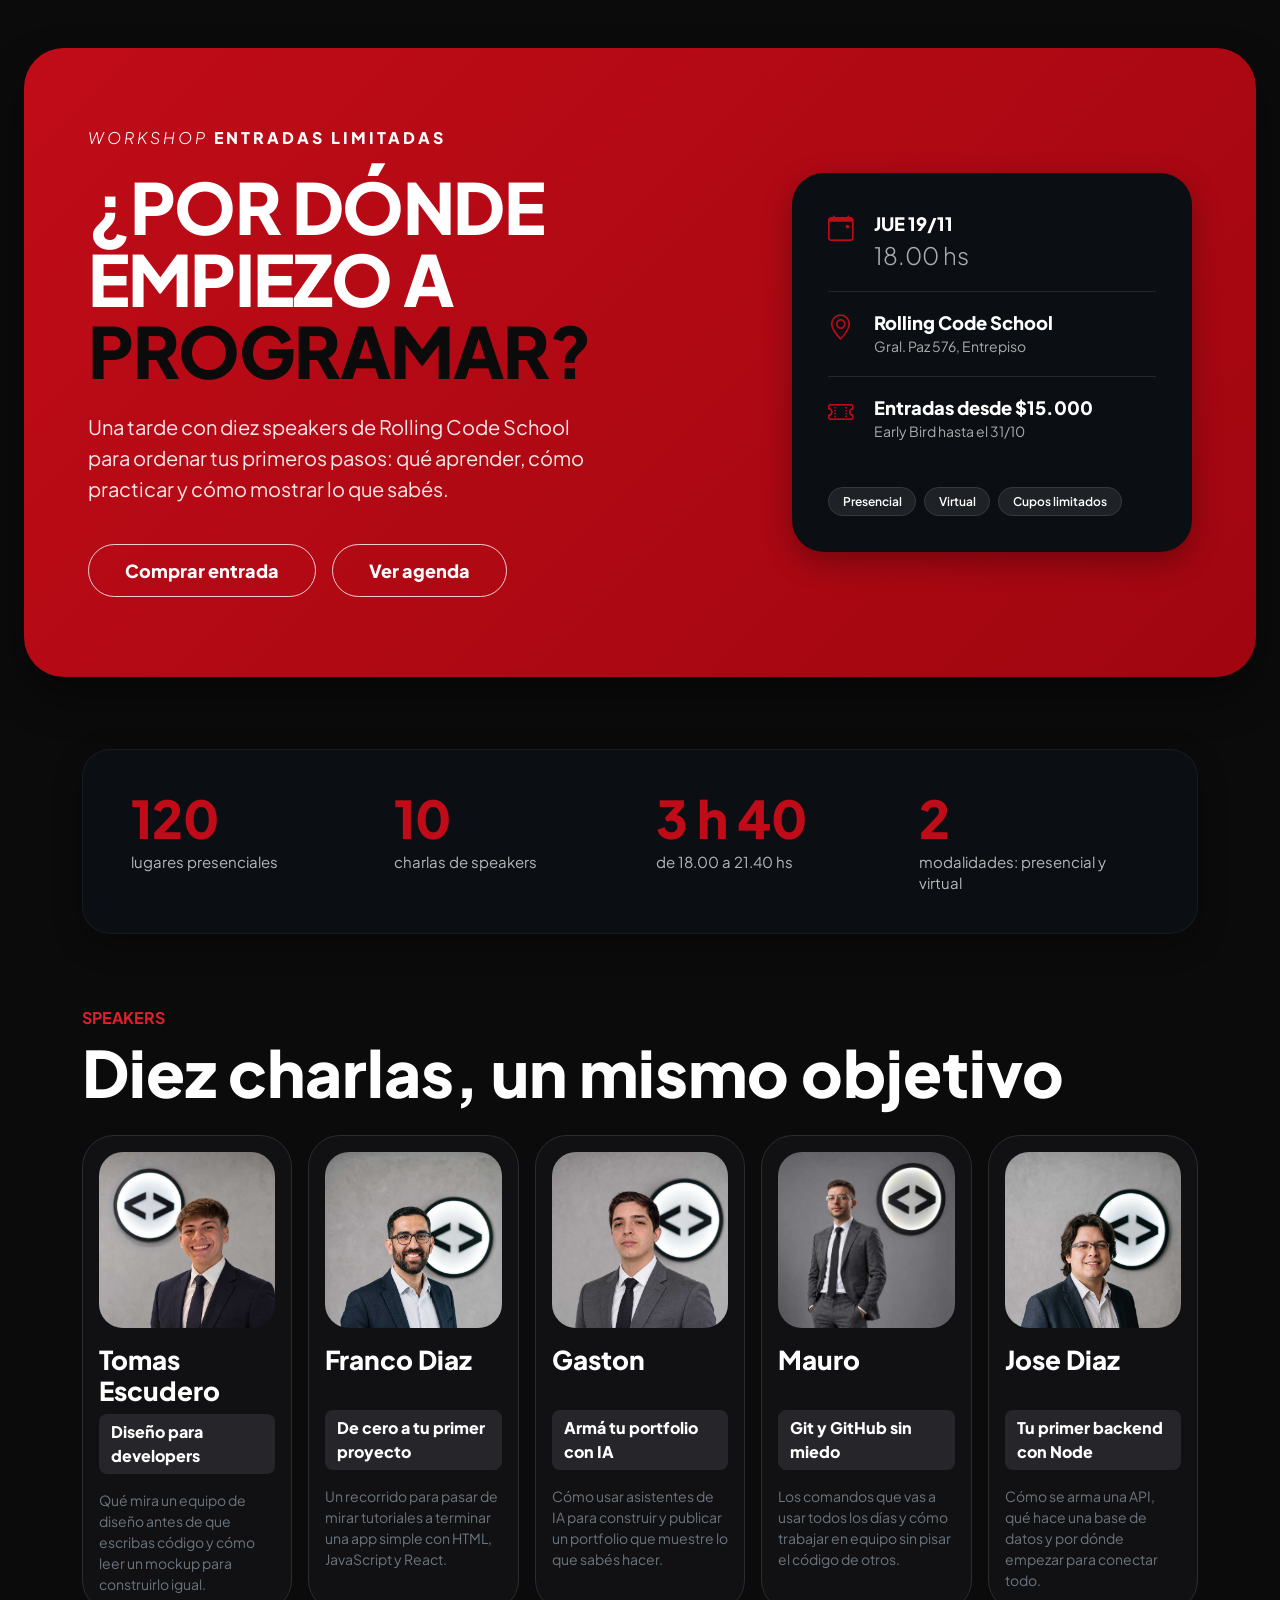
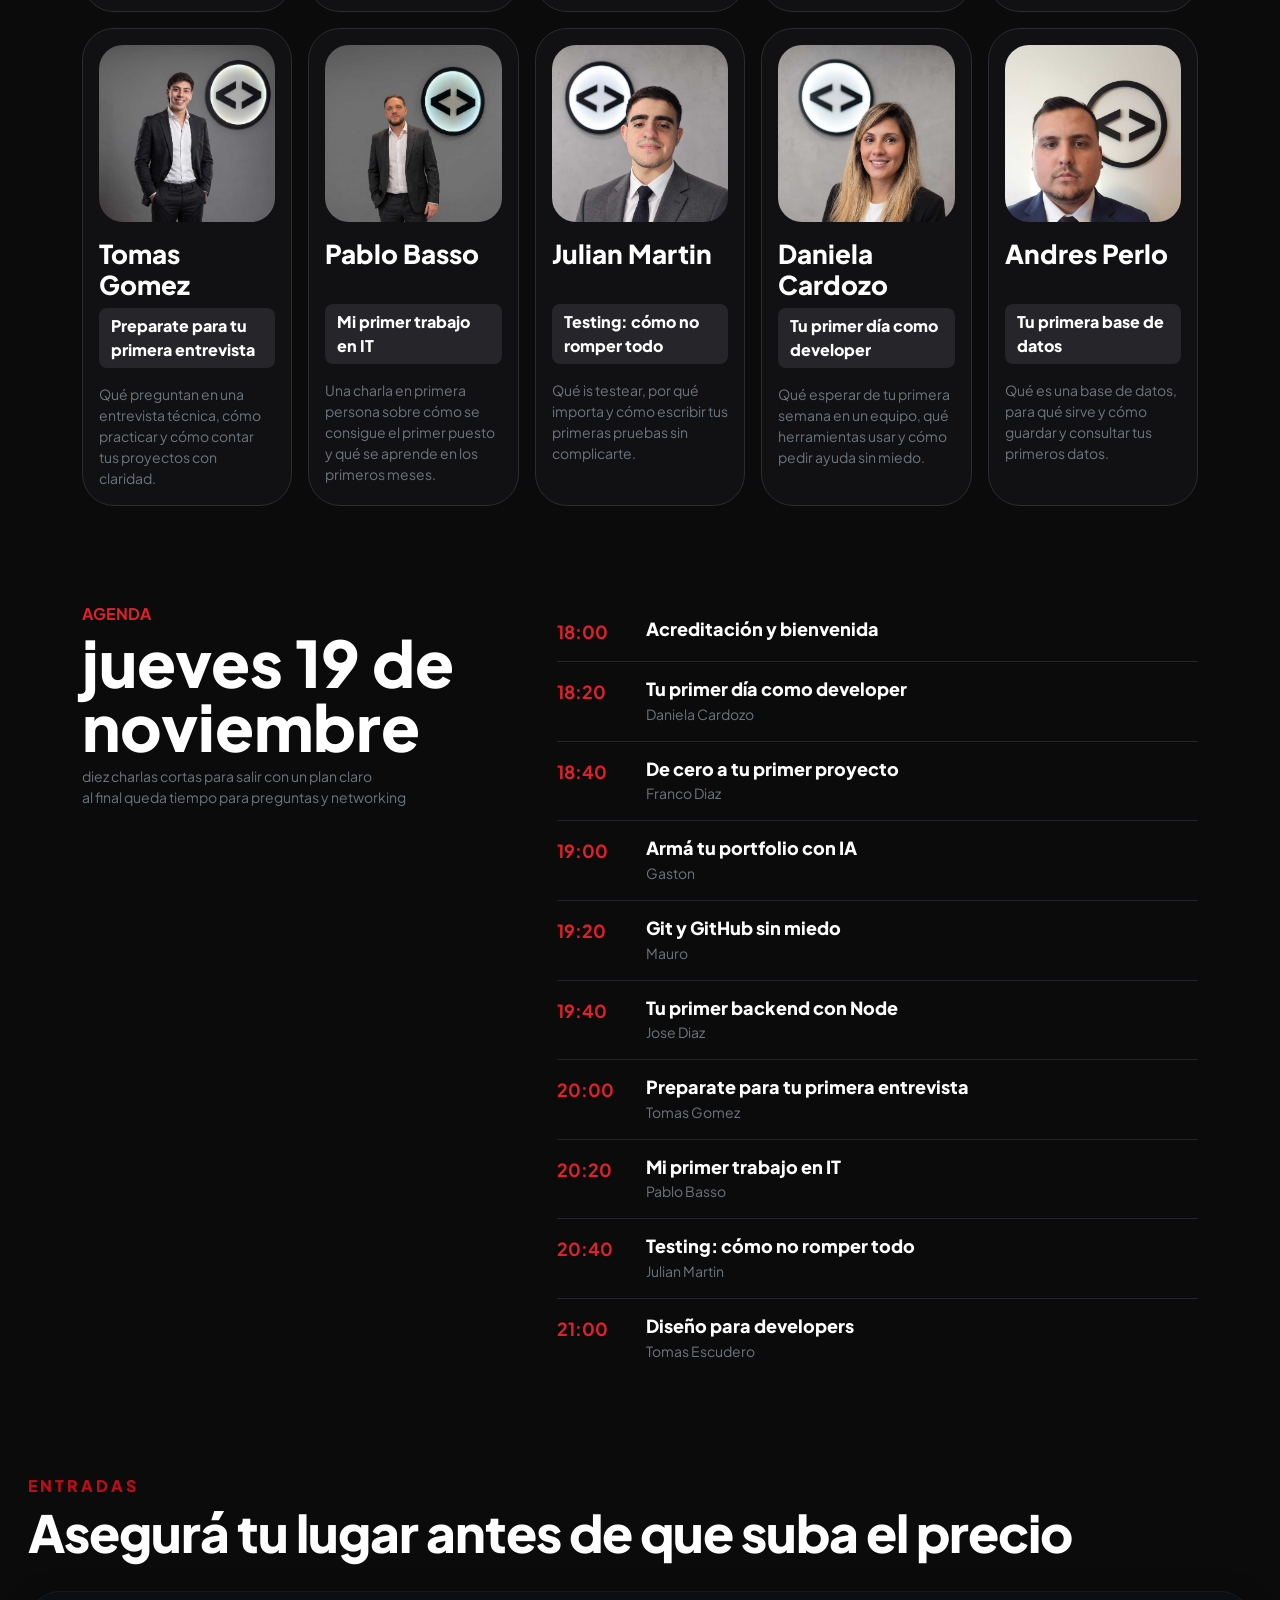
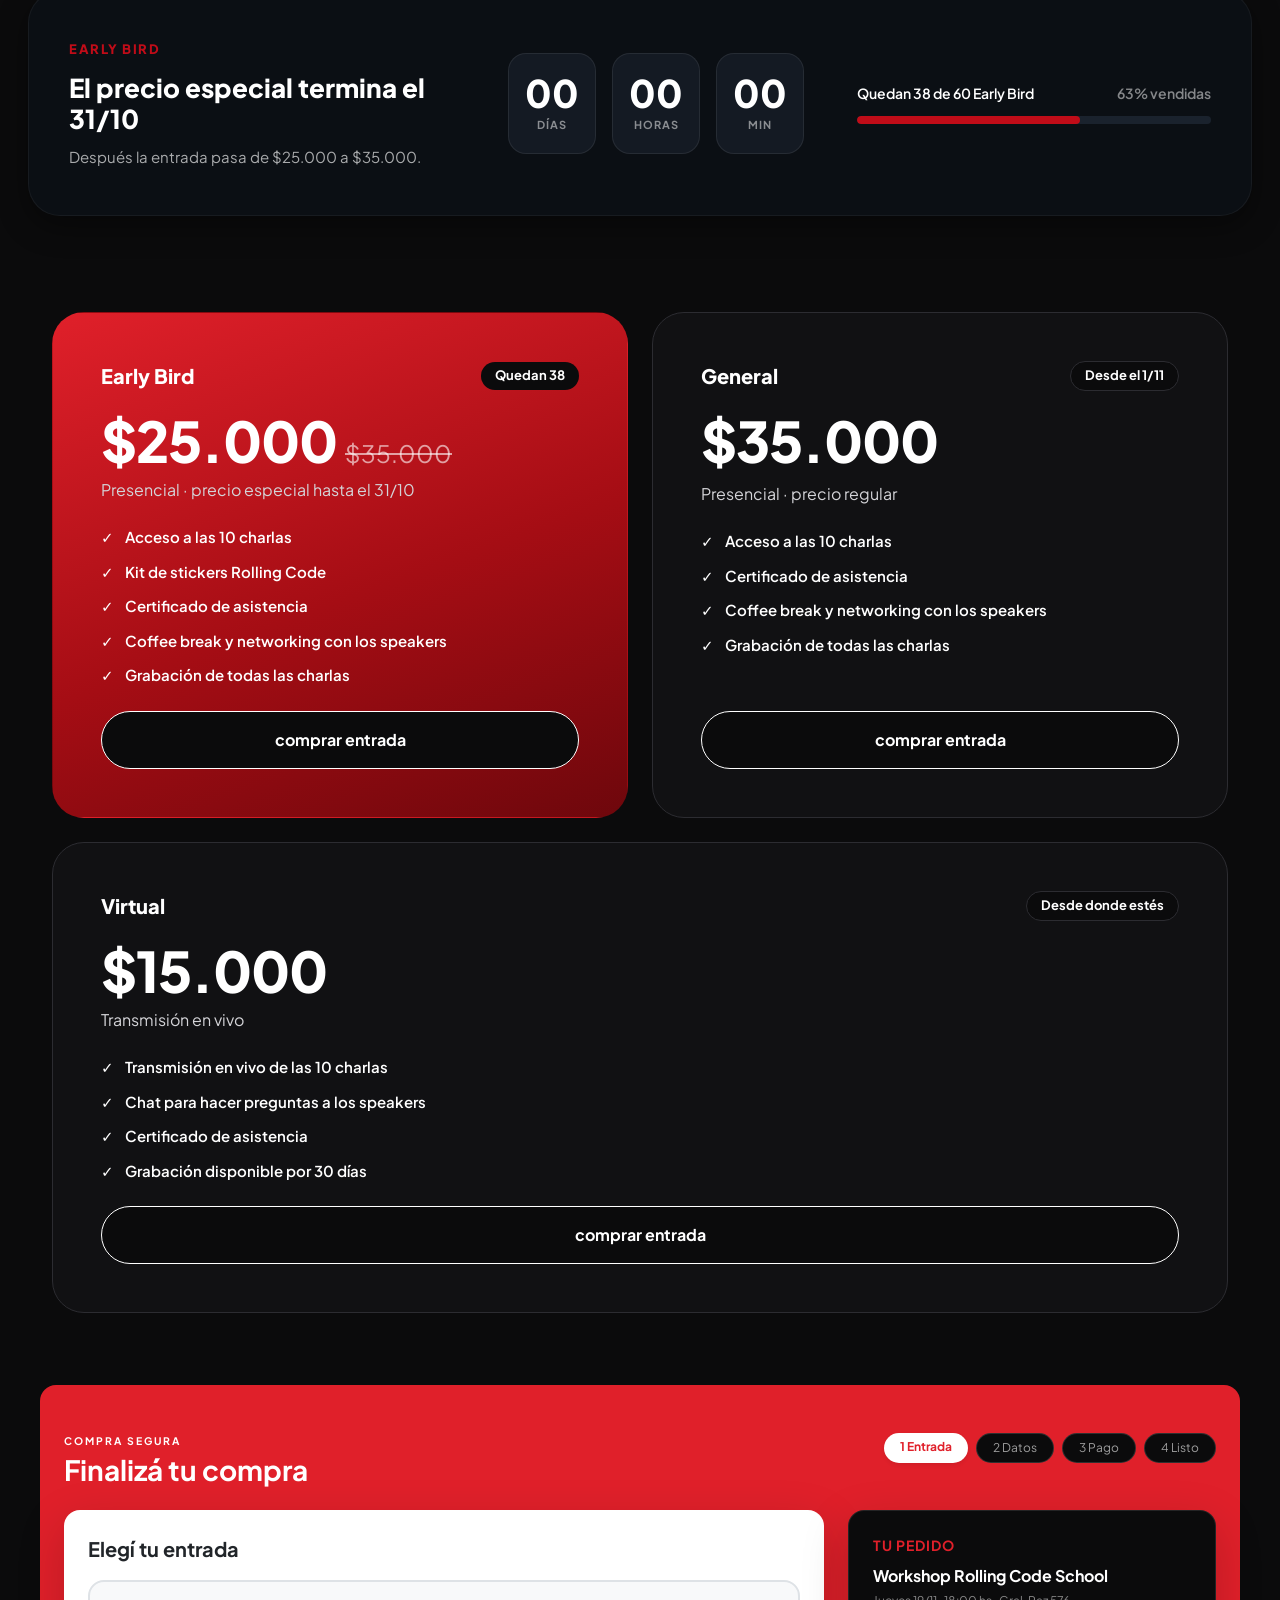
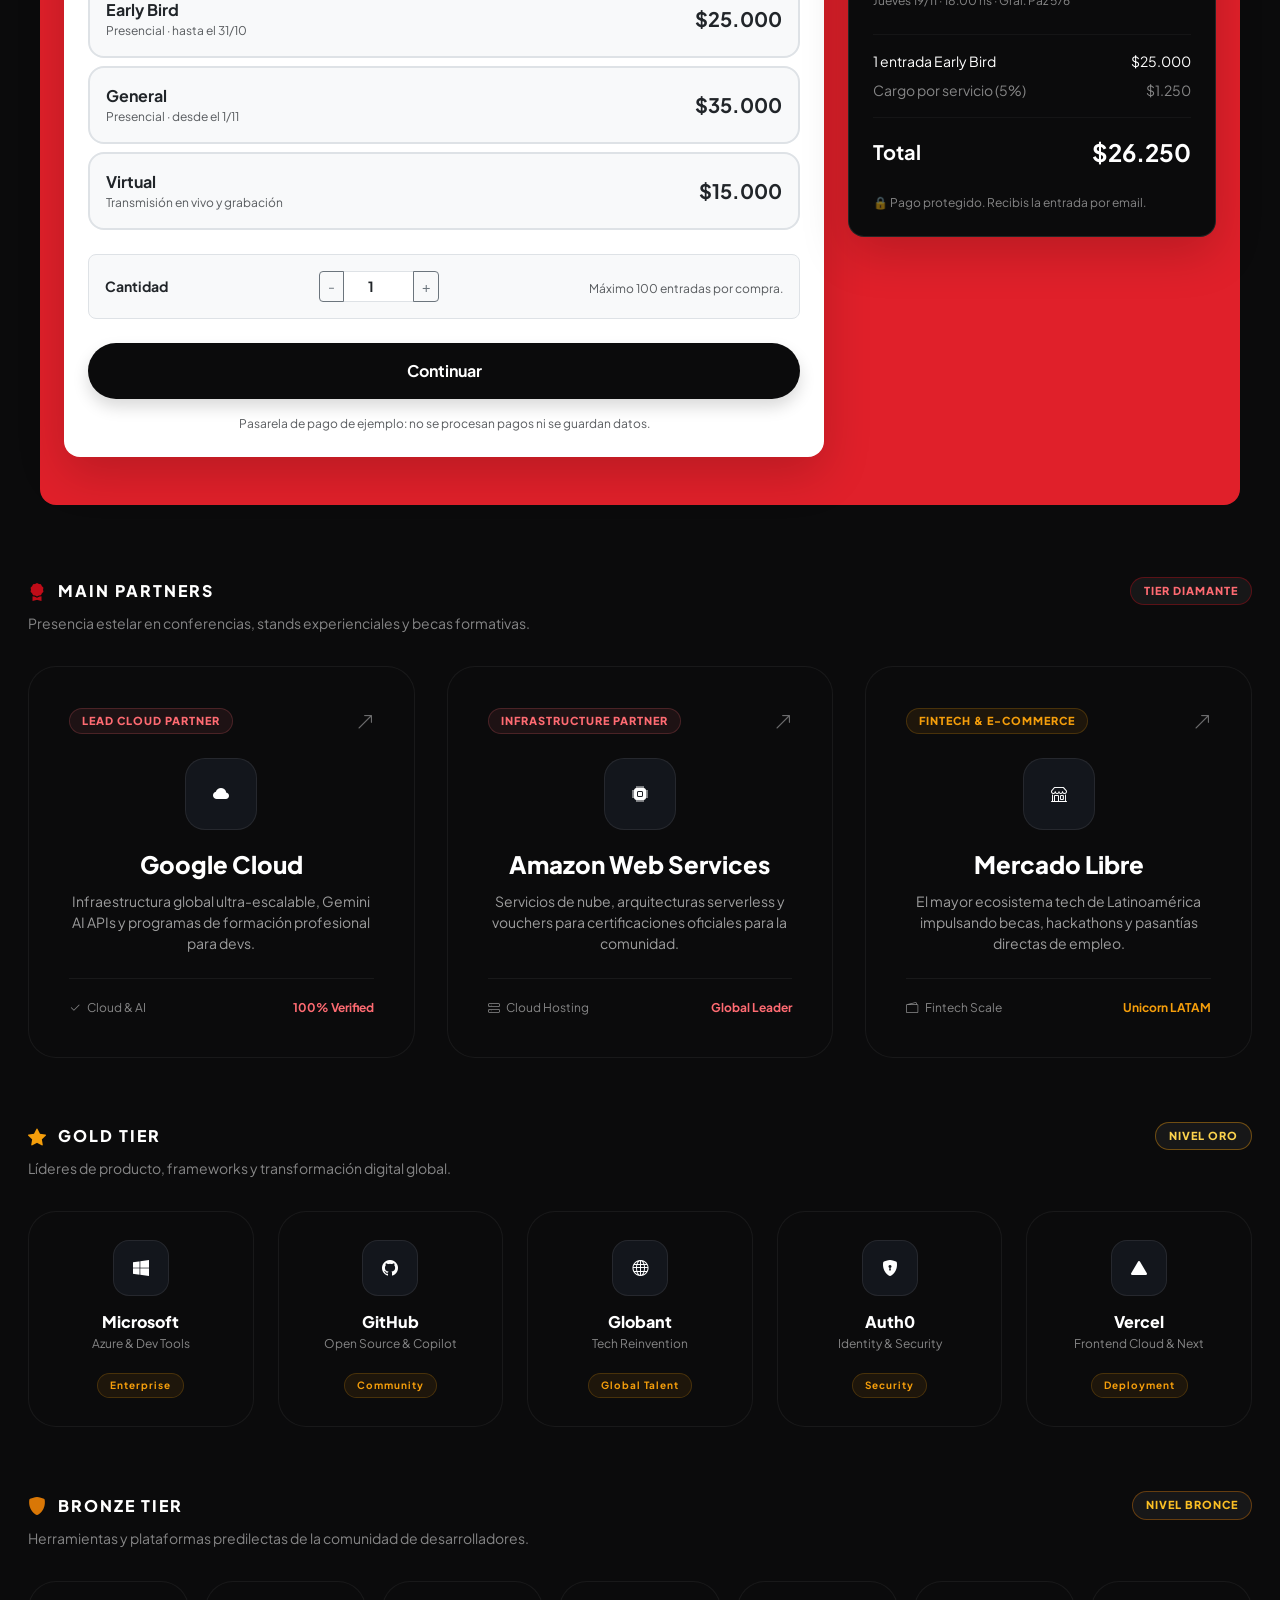
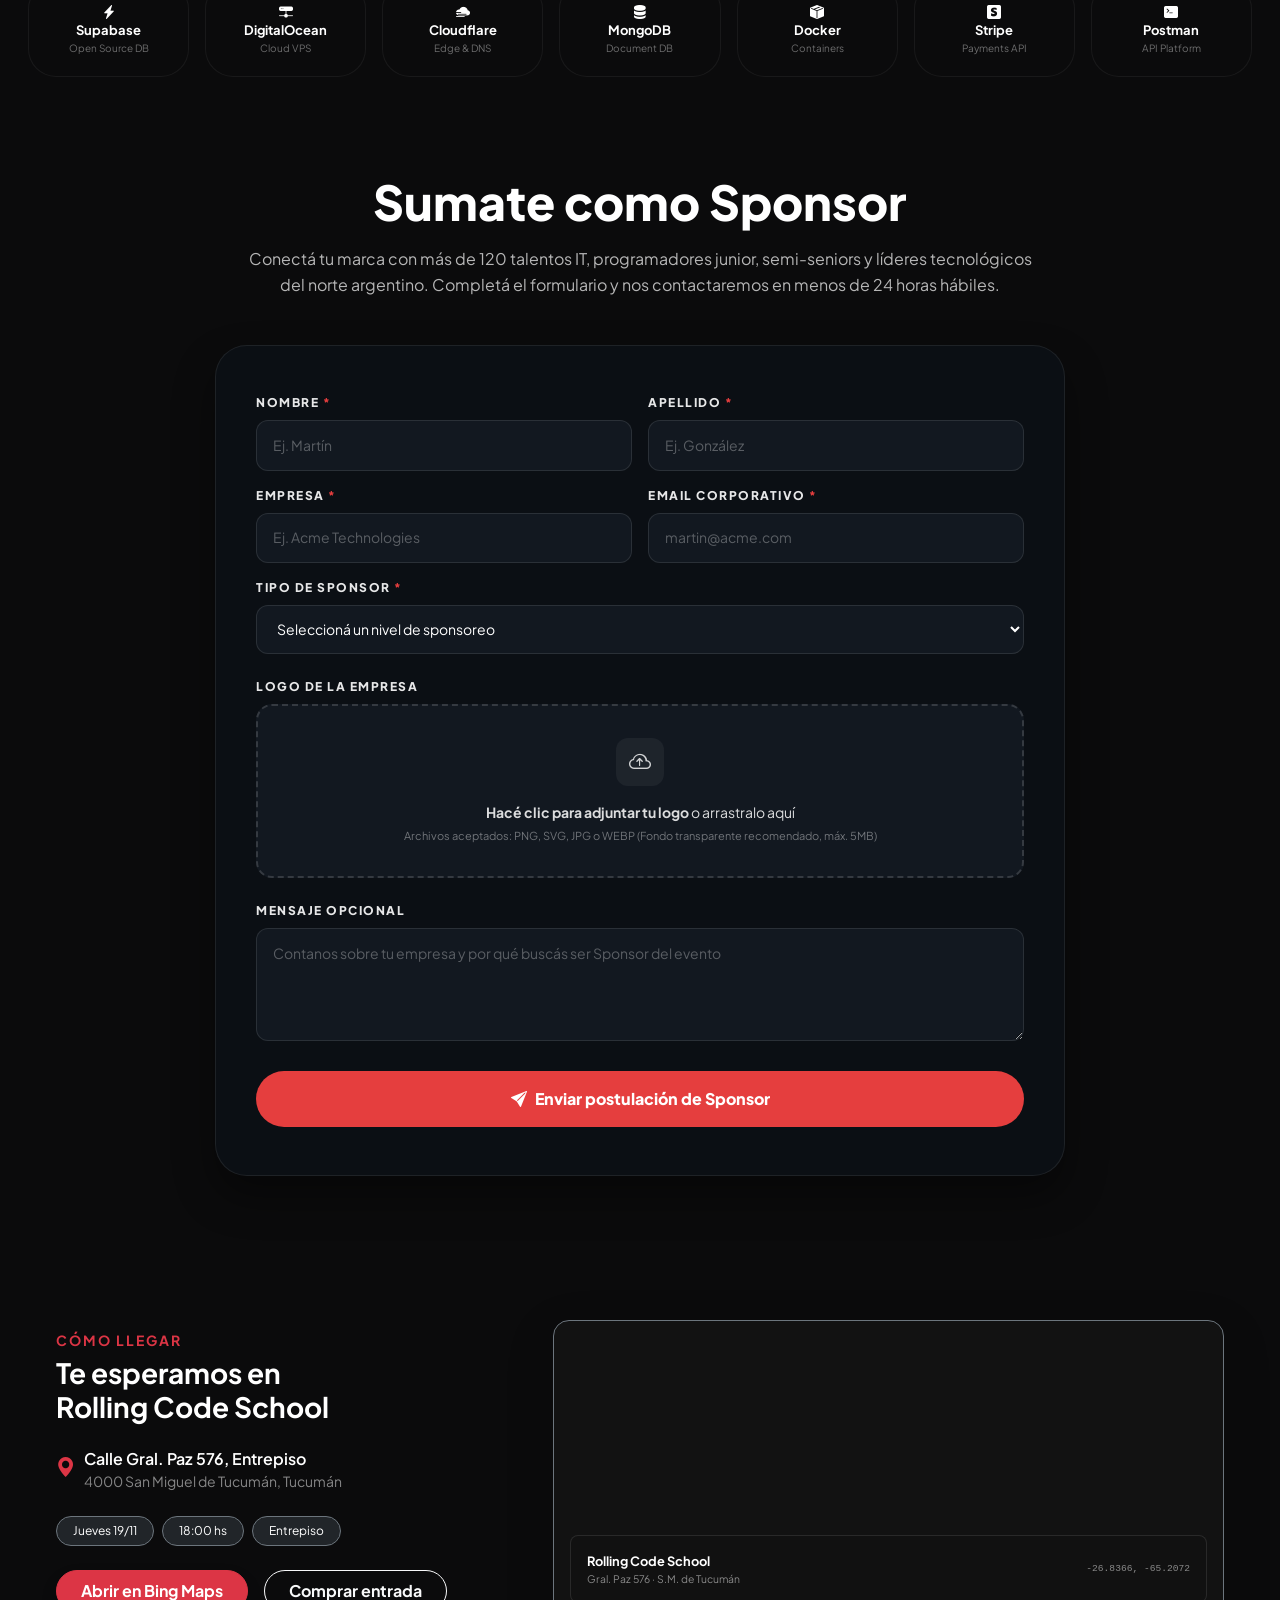
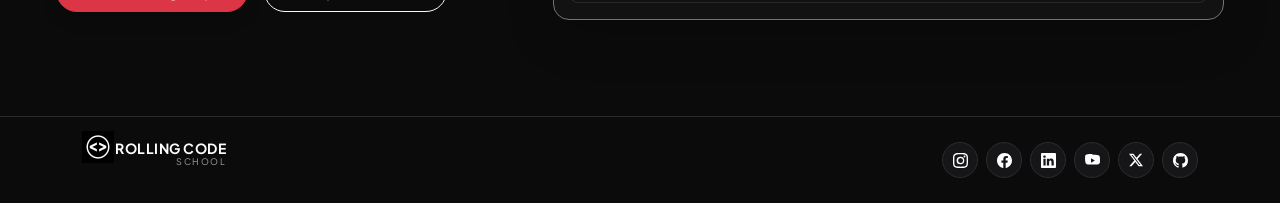
==== commit 76e9fc09: "fix: valido formulario sponsors y cambio los colores del fondo (#22) * fix: valido formulario sponso" ====
--- a/index.html
+++ b/index.html
@@ -1,3 +1,4 @@
+
 <!DOCTYPE html>
 <html lang="en">
 <head>
@@ -20,65 +21,11 @@
     <link rel="stylesheet" href="css/checkout.css">
     <link rel="stylesheet" href="css/sponsors.css">
     <link rel="stylesheet" href="css/sponsor-form.css">
+    
 </head>
 <body>
-<!DOCTYPE html>
-<html lang="es">
-<head>
-    <meta charset="UTF-8">
-    <meta name="viewport" content="width=device-width, initial-scale=1.0">
-    <!-- Google Fonts: Plus Jakarta Sans -->
-    <link href="https://fonts.googleapis.com/css2?family=Plus+Jakarta+Sans:wght@400;600;700;800&display=swap" rel="stylesheet">
-    <!-- Bootstrap 5.3 CSS -->
-    <link href="https://cdn.jsdelivr.net/npm/bootstrap@5.3.3/dist/css/bootstrap.min.css" rel="stylesheet">
-    <!-- Tu archivo CSS personalizado -->
-    <link rel="stylesheet" href="css/style.css">
-    <title>Rolling Code - Landing Workshop</title>
-</head>
-<body>
-
-    <!-- Inicio del Navbar -->
-    <header class="navbar-section">
-        <div class="container">
-            <nav class="navbar navbar-expand-lg navbar-dark py-3">
-                
-                <!-- Logo limpio (tal cual viene en tu imagen) -->
-                <a class="navbar-brand" href="#">
-                    <img src="./img/IMG-20261029-WA0292.jpg" alt="Logo Rolling Code" class="logo-img">
-                </a>
-
-                <!-- Botón hamburguesa para dispositivos móviles y tablets -->
-                <button class="navbar-toggler border-0 shadow-none" type="button" data-bs-toggle="collapse" data-bs-target="#navbarNav" aria-controls="navbarNav" aria-expanded="false" aria-label="Toggle navigation">
-                    <span class="navbar-toggler-icon"></span>
-                </button>
-
-                <!-- Menú de navegación alineado a la derecha -->
-                <div class="collapse navbar-collapse justify-content-end" id="navbarNav">
-                    <ul class="navbar-nav align-items-lg-center gap-lg-4 mb-3 mb-lg-0 text-center text-lg-start">
-                        <li class="nav-item">
-                            <a class="nav-link" href="#speakers">Speakers</a>
-                        </li>
-                        <li class="nav-item">
-                            <a class="nav-link" href="#agenda">Agenda</a>
-                        </li>
-                        <li class="nav-item">
-                            <a class="nav-link" href="#como-llegar">Cómo llegar</a>
-                        </li>
-                        <li class="nav-item mt-2 mt-lg-0">
-                            <a href="#comprar" class="btn btn-comprar">Comprar entrada</a>
-                        </li>
-                    </ul>
-                </div>
-
-            </nav>
-        </div>
-    </header>
-    <!-- Fin del Navbar -->
-
-    <!-- Bootstrap JS Bundle -->
-    <script src="https://cdn.jsdelivr.net/npm/bootstrap@5.3.3/dist/js/bootstrap.bundle.min.js"></script>
-</body>
-</html>
+  
+
   <!-- SECCIÓN HERO -->
   <section class="hero-section">
     <div class="ConteinerHero">
@@ -100,7 +47,7 @@
         </p>
         
         <div class="hero-buttons">
-  <a href="#comprarEntrada" class="btn-comprar text-decoration-none">Comprar entrada</a>
+  <a href="#entradas" class="btn-comprar text-decoration-none">Comprar entrada</a>
   <a href="#agenda" class="btn-agenda text-decoration-none">Ver agenda</a>
 </div>
       </div>
@@ -172,8 +119,7 @@
   <!-- SECCIÓN SPEAKERS -->
   <section id="speakers" class="py-5">
     <div class="container">
-  
-  
+      
       <!-- Títulos -->
       <div class="mb-4">
         <span class="fw-bold text-uppercase d-block mb-1" style="color: var(--rc-red) !important; font-size: 16px; font-weight: 800;">
@@ -190,14 +136,10 @@
         <!-- Speaker 1 -->
         <div class="col">
           <div class="card speaker-card h-100 p-3 text-white">
-            <img src="./img/IMG-20261024-WA0302.jpg" class="card-img-top speaker-img mb-3" alt="Tomas Escudero" style="object-fit: cover; object-position: center; height: 200px;">
+            <img src="img/speaker-1.jpg" class="card-img-top speaker-img mb-3" alt="Tomas Escudero">
             <div class="card-body p-0 d-flex flex-column">
               <h5 class="speaker-name mb-2">Tomas Escudero</h5>
-              <div class="titulo-charla mb-3 text-wrap">
-                <a href="#" data-bs-toggle="modal" data-bs-target="#modalSpeaker1" class="text-white text-decoration-none">
-                <a href="#" data-bs-toggle="modal" data-bs-target="#modalSpeaker1" class="text-white text-decoration-none">Diseño para developers</a>
-            </a>
-            </div>
+              <div class="titulo-charla mb-3 text-wrap">Diseño para developers</div>
               <p class="card-text text-secondary small mb-0">Qué mira un equipo de diseño antes de que escribas código y cómo leer un mockup para construirlo igual.</p>
             </div>
           </div>
@@ -206,14 +148,10 @@
         <!-- Speaker 2 -->
         <div class="col">
           <div class="card speaker-card h-100 p-3 text-white">
-            <img src="./img/IMG-20261023-WA0204.jpg" class="card-img-top speaker-img mb-3" alt="Franco Diaz" style="object-fit: cover; object-position: center; height: 200px;">
+            <img src="img/speaker-2.jpg" class="card-img-top speaker-img mb-3" alt="Franco Diaz">
             <div class="card-body p-0 d-flex flex-column">
               <h5 class="speaker-name mb-2">Franco Diaz</h5>
-              <div class="titulo-charla mb-3 text-wrap">
-                <a href="#" data-bs-toggle="modal" data-bs-target="#modalSpeaker2" class="text-white text-decoration-none">
-                <a href="#" data-bs-toggle="modal" data-bs-target="#modalSpeaker2" class="text-white text-decoration-none">De cero a tu primer proyecto</a>
-            </a>
-            </div>
+              <div class="titulo-charla mb-3 text-wrap">De cero a tu primer proyecto</div>
               <p class="card-text text-secondary small mb-0">Un recorrido para pasar de mirar tutoriales a terminar una app simple con HTML, JavaScript y React.</p>
             </div>
           </div>
@@ -222,14 +160,10 @@
         <!-- Speaker 3 -->
         <div class="col">
           <div class="card speaker-card h-100 p-3 text-white">
-            <img src="./img/IMG-20261024-WA0300.jpg" class="card-img-top speaker-img mb-3" alt="Gaston" style="object-fit: cover; object-position: center; height: 200px;">
+            <img src="img/speaker-3.jpg" class="card-img-top speaker-img mb-3" alt="Gaston">
             <div class="card-body p-0 d-flex flex-column">
-              <h5 class="speaker-name mb-2">Gaston Roger Roger</h5>
-              <div class="titulo-charla mb-3 text-wrap">
-                <a href="#" data-bs-toggle="modal" data-bs-target="#modalSpeaker3" class="text-white text-decoration-none">
-                <a href="#" data-bs-toggle="modal" data-bs-target="#modalSpeaker3" class="text-white text-decoration-none">Armá tu portfolio con IA</a>
-            </a>
-            </div>
+              <h5 class="speaker-name mb-2">Gaston</h5>
+              <div class="titulo-charla mb-3 text-wrap">Armá tu portfolio con IA</div>
               <p class="card-text text-secondary small mb-0">Cómo usar asistentes de IA para construir y publicar un portfolio que muestre lo que sabés hacer.</p>
             </div>
           </div>
@@ -238,14 +172,10 @@
         <!-- Speaker 4 -->
         <div class="col">
           <div class="card speaker-card h-100 p-3 text-white">
-            <img src="./img/IMG-20261026-WA0021.jpg" class="card-img-top speaker-img mb-3" alt="Mauro" style="object-fit: cover; object-position: center; height: 200px;">
+            <img src="img/speaker-4.jpg" class="card-img-top speaker-img mb-3" alt="Mauro">
             <div class="card-body p-0 d-flex flex-column">
-              <h5 class="speaker-name mb-2">Mauro Coniglio Coniglio</h5>
-              <div class="titulo-charla mb-3 text-wrap">
-                <a href="#" data-bs-toggle="modal" data-bs-target="#modalSpeaker4" class="text-white text-decoration-none">
-                <a href="#" data-bs-toggle="modal" data-bs-target="#modalSpeaker4" class="text-white text-decoration-none">Git y GitHub sin miedo</a>
-            </a>
-            </div>
+              <h5 class="speaker-name mb-2">Mauro</h5>
+              <div class="titulo-charla mb-3 text-wrap">Git y GitHub sin miedo</div>
               <p class="card-text text-secondary small mb-0">Los comandos que vas a usar todos los días y cómo trabajar en equipo sin pisar el código de otros.</p>
             </div>
           </div>
@@ -254,14 +184,10 @@
         <!-- Speaker 5 -->
         <div class="col">
           <div class="card speaker-card h-100 p-3 text-white">
-            <img src="./img/IMG-20261023-WA0208.jpg" class="card-img-top speaker-img mb-3" alt="Jose Diaz" style="object-fit: cover; object-position: center; height: 200px;">
+            <img src="img/speaker-5.jpg" class="card-img-top speaker-img mb-3" alt="Jose Diaz">
             <div class="card-body p-0 d-flex flex-column">
               <h5 class="speaker-name mb-2">Jose Diaz</h5>
-              <div class="titulo-charla mb-3 text-wrap">
-                <a href="#" data-bs-toggle="modal" data-bs-target="#modalSpeaker5" class="text-white text-decoration-none">
-                <a href="#" data-bs-toggle="modal" data-bs-target="#modalSpeaker5" class="text-white text-decoration-none">Tu primer backend con Node</a>
-            </a>
-            </div>
+              <div class="titulo-charla mb-3 text-wrap">Tu primer backend con Node</div>
               <p class="card-text text-secondary small mb-0">Cómo se arma una API, qué hace una base de datos y por dónde empezar para conectar todo.</p>
             </div>
           </div>
@@ -270,14 +196,10 @@
         <!-- Speaker 6 -->
         <div class="col">
           <div class="card speaker-card h-100 p-3 text-white">
-            <img src="./img/IMG-20261026-WA0020.jpg" class="card-img-top speaker-img mb-3" alt="Tomas Gomez" style="object-fit: cover; object-position: center; height: 200px;">
+            <img src="img/speaker-6.jpg" class="card-img-top speaker-img mb-3" alt="Tomas Gomez">
             <div class="card-body p-0 d-flex flex-column">
               <h5 class="speaker-name mb-2">Tomas Gomez</h5>
-              <div class="titulo-charla mb-3 text-wrap">
-                <a href="#" data-bs-toggle="modal" data-bs-target="#modalSpeaker6" class="text-white text-decoration-none"></a>
-            
-                <a href="#" data-bs-toggle="modal" data-bs-target="#modalSpeaker6" class="text-white text-decoration-none">Preparate para tu primera entrevista</a>
-            </div>
+              <div class="titulo-charla mb-3 text-wrap">Preparate para tu primera entrevista</div>
               <p class="card-text text-secondary small mb-0">Qué preguntan en una entrevista técnica, cómo practicar y cómo contar tus proyectos con claridad.</p>
             </div>
           </div>
@@ -286,14 +208,10 @@
         <!-- Speaker 7 -->
         <div class="col">
           <div class="card speaker-card h-100 p-3 text-white">
-            <img src="./img/IMG-20261026-WA0022.jpg" class="card-img-top speaker-img mb-3" alt="Pablo Basso" style="object-fit: cover; object-position: center; height: 200px;">
+            <img src="img/speaker-7.jpg" class="card-img-top speaker-img mb-3" alt="Pablo Basso">
             <div class="card-body p-0 d-flex flex-column">
               <h5 class="speaker-name mb-2">Pablo Basso</h5>
-              <div class="titulo-charla mb-3 text-wrap">
-                <a href="#" data-bs-toggle="modal" data-bs-target="#modalSpeaker7" class="text-white text-decoration-none">
-                <a href="#" data-bs-toggle="modal" data-bs-target="#modalSpeaker7" class="text-white text-decoration-none">Mi primer trabajo en IT</a>
-            </a>
-            </div>
+              <div class="titulo-charla mb-3 text-wrap">Mi primer trabajo en IT</div>
               <p class="card-text text-secondary small mb-0">Una charla en primera persona sobre cómo se consigue el primer puesto y qué se aprende en los primeros meses.</p>
             </div>
           </div>
@@ -302,14 +220,10 @@
         <!-- Speaker 8 -->
         <div class="col">
           <div class="card speaker-card h-100 p-3 text-white">
-            <img src="./img/IMG-20261024-WA0299.jpg" class="card-img-top speaker-img mb-3" alt="Julian Martin" style="object-fit: cover; object-position: center; height: 200px;">
+            <img src="img/speaker-8.jpg" class="card-img-top speaker-img mb-3" alt="Julian Martin">
             <div class="card-body p-0 d-flex flex-column">
               <h5 class="speaker-name mb-2">Julian Martin</h5>
-              <div class="titulo-charla mb-3 text-wrap">
-                <a href="#" data-bs-toggle="modal" data-bs-target="#modalSpeaker8" class="text-white text-decoration-none">
-                <a href="#" data-bs-toggle="modal" data-bs-target="#modalSpeaker8" class="text-white text-decoration-none">Testing: cómo no romper todo</a>
-            </a>
-            </div>
+              <div class="titulo-charla mb-3 text-wrap">Testing: cómo no romper todo</div>
               <p class="card-text text-secondary small mb-0">Qué is testear, por qué importa y cómo escribir tus primeras pruebas sin complicarte.</p>
             </div>
           </div>
@@ -318,14 +232,10 @@
         <!-- Speaker 9 -->
         <div class="col">
           <div class="card speaker-card h-100 p-3 text-white">
-            <img src="./img/IMG-20261023-WA0206.jpg" class="card-img-top speaker-img mb-3" alt="Daniela Cardozo" style="object-fit: cover; object-position: center; height: 200px;">
+            <img src="img/speaker-9.jpg" class="card-img-top speaker-img mb-3" alt="Daniela Cardozo">
             <div class="card-body p-0 d-flex flex-column">
               <h5 class="speaker-name mb-2">Daniela Cardozo</h5>
-              <div class="titulo-charla mb-3 text-wrap">
-                <a href="#" data-bs-toggle="modal" data-bs-target="#modalSpeaker9" class="text-white text-decoration-none">
-                <a href="#" data-bs-toggle="modal" data-bs-target="#modalSpeaker9" class="text-white text-decoration-none">Tu primer día como developer</a>
-            </a>
-            </div>
+              <div class="titulo-charla mb-3 text-wrap">Tu primer día como developer</div>
               <p class="card-text text-secondary small mb-0">Qué esperar de tu primera semana en un equipo, qué herramientas usar y cómo pedir ayuda sin miedo.</p>
             </div>
           </div>
@@ -334,14 +244,10 @@
         <!-- Speaker 10 -->
         <div class="col">
           <div class="card speaker-card h-100 p-3 text-white">
-            <img src="./img/IMG-20261024-WA0303.jpg" class="card-img-top speaker-img mb-3" alt="Andres Perlo" style="object-fit: cover; object-position: center; height: 200px;">
+            <img src="img/speaker-10.jpg" class="card-img-top speaker-img mb-3" alt="Andres Perlo">
             <div class="card-body p-0 d-flex flex-column">
               <h5 class="speaker-name mb-2">Andres Perlo</h5>
-              <div class="titulo-charla mb-3 text-wrap">
-                <a href="#" data-bs-toggle="modal" data-bs-target="#modalSpeaker10" class="text-white text-decoration-none">
-                <a href="#" data-bs-toggle="modal" data-bs-target="#modalSpeaker10" class="text-white text-decoration-none">Tu primera base de datos</a>
-            </a>
-            </div>
+              <div class="titulo-charla mb-3 text-wrap">Tu primera base de datos</div>
               <p class="card-text text-secondary small mb-0">Qué es una base de datos, para qué sirve y cómo guardar y consultar tus primeros datos.</p>
             </div>
           </div>
@@ -478,7 +384,7 @@
   <section class="tickets-countdown-section py-5">
     <div class="container">
       
-      <div class="mb-4" id="comprarEntrada">
+      <div class="mb-4">
         <span class="section-tag">ENTRADAS</span>
         <h2 class="section-title">Asegurá tu lugar antes de que suba el precio</h2>
       </div>
@@ -609,67 +515,118 @@
 
     </div>
   </section>
-<!-- CONTENEDOR PRINCIPAL FINALIZA COMPRA -->
+<!-- CONTENEDOR PRINCIPAL LIMITADO A 1200px SOBRE FONDO NEGRO -->
 <div class="checkout-wrapper mx-auto my-0 my-md-4" style="max-width: 1200px;">
   
-  <!-- SECCIÓN FINALIZÁ TU COMPRA CON EL BORDE ROJO -->
-  <section id="checkout-section" class="py-4 py-md-5 rounded-4" style="background-color: #a81d24;">
-    <div class="container px-3 px-md-4">
-      <h2 class="text-white fw-bold mb-3 mb-md-4 fs-3 fs-md-2">Finalizá tu compra</h2>
+  <section id="checkout-section" class="py-4 py-md-5 rounded-4 px-3 px-md-4" style="background-color: var(--rc-red, #a81d24);">
+    
+    <!-- ENCABEZADO: COMPRA SEGURA, TÍTULO Y 4 INDICADORES -->
+    <div class="d-flex flex-column flex-md-row justify-content-between align-items-md-start mb-4 gap-3">
+      <div>
+        <div class="text-white fw-bold small text-uppercase mb-1" style="letter-spacing: 2px; font-size: 0.65rem;">
+          Compra segura
+        </div>
+        <h2 class="text-white fw-bold fs-3 fs-md-2 mb-0">Finalizá tu compra</h2>
+      </div>
       
-      <div class="row g-4">
-        <!-- FORMULARIO (Izquierda) -->
-        <div class="col-12 col-lg-8">
-          <div class="bg-white p-3 p-sm-4 rounded-4 shadow-lg text-dark">
-            <form id="payment-form" novalidate>
-              
-              <!-- 1. Elegí tu entrada -->
-              <div class="mb-4">
-                <label class="fw-bold mb-2 d-block">
-                  <span class="badge bg-danger rounded-circle me-1">1</span> Elegí tu entrada
-                </label>
-                <div class="row g-2" id="ticket-options">
-                  <div class="col-12 col-sm-4">
-                    <div class="ticket-card p-3 border rounded-3 cursor-pointer selected" data-price="25000" data-name="Early Bird">
-                      <div class="fw-bold">Early Bird</div>
-                      <div class="text-muted">$25.000</div>
+      <!-- Indicadores de estado (4 pasos) -->
+      <div class="d-flex gap-2 flex-wrap" id="step-indicators">
+        <span id="ind-step-1" class="badge bg-white text-danger px-3 py-2 rounded-pill fw-bold shadow-sm" style="font-size: 0.75rem; color: var(--rc-red, #a81d24) !important;">1 Entrada</span>
+        <span id="ind-step-2" class="badge px-3 py-2 rounded-pill fw-normal" style="font-size: 0.75rem; background-color: var(--rc-black, #000000); color: rgba(255,255,255,0.6); border: 1px solid rgba(255,255,255,0.15);">2 Datos</span>
+        <span id="ind-step-3" class="badge px-3 py-2 rounded-pill fw-normal" style="font-size: 0.75rem; background-color: var(--rc-black, #000000); color: rgba(255,255,255,0.6); border: 1px solid rgba(255,255,255,0.15);">3 Pago</span>
+        <span id="ind-step-4" class="badge px-3 py-2 rounded-pill fw-normal" style="font-size: 0.75rem; background-color: var(--rc-black, #000000); color: rgba(255,255,255,0.6); border: 1px solid rgba(255,255,255,0.15);">4 Listo</span>
+      </div>
+    </div>
+
+    <div class="row g-4">
+      
+      <!-- COLUMNA IZQUIERDA: FORMULARIO MULTI-PASO -->
+      <div class="col-12 col-lg-8">
+        <div class="bg-white p-3 p-sm-4 rounded-4 shadow-lg text-dark">
+          <form id="payment-form" novalidate>
+            
+            <!-- ========================================== -->
+            <!-- PASO 1: SELECCIÓN DE ENTRADA               -->
+            <!-- ========================================== -->
+            <div id="step-1" class="checkout-step">
+              <div class="mb-3">
+                <label class="fw-bold mb-3 d-block fs-5 text-dark">Elegí tu entrada</label>
+                
+                <!-- Lista de opciones (Todas blancas por defecto) -->
+                <div class="d-flex flex-column gap-2 mb-4" id="ticket-options">
+                  
+                  <!-- Early Bird -->
+                  <div class="ticket-card p-3 rounded-4" data-price="25000" data-name="Early Bird">
+                    <div class="d-flex justify-content-between align-items-center">
+                      <div>
+                        <div class="ticket-title fw-bold fs-6 text-dark">Early Bird</div>
+                        <div class="ticket-sub text-muted" style="font-size: 0.75rem;">Presencial · hasta el 31/10</div>
+                      </div>
+                      <div class="ticket-price fw-bold fs-5 text-dark">$25.000</div>
                     </div>
                   </div>
-                  <div class="col-12 col-sm-4">
-                    <div class="ticket-card p-3 border rounded-3 cursor-pointer" data-price="35000" data-name="General">
-                      <div class="fw-bold">General</div>
-                      <div class="text-muted">$35.000</div>
+
+                  <!-- General -->
+                  <div class="ticket-card p-3 rounded-4" data-price="35000" data-name="General">
+                    <div class="d-flex justify-content-between align-items-center">
+                      <div>
+                        <div class="ticket-title fw-bold fs-6 text-dark">General</div>
+                        <div class="ticket-sub text-muted" style="font-size: 0.75rem;">Presencial · desde el 1/11</div>
+                      </div>
+                      <div class="ticket-price fw-bold fs-5 text-dark">$35.000</div>
                     </div>
                   </div>
-                  <div class="col-12 col-sm-4">
-                    <div class="ticket-card p-3 border rounded-3 cursor-pointer" data-price="15000" data-name="Virtual">
-                      <div class="fw-bold">Virtual</div>
-                      <div class="text-muted">$15.000</div>
+
+                  <!-- Virtual -->
+                  <div class="ticket-card p-3 rounded-4" data-price="15000" data-name="Virtual">
+                    <div class="d-flex justify-content-between align-items-center">
+                      <div>
+                        <div class="ticket-title fw-bold fs-6 text-dark">Virtual</div>
+                        <div class="ticket-sub text-muted" style="font-size: 0.75rem;">Transmisión en vivo y grabación</div>
+                      </div>
+                      <div class="ticket-price fw-bold fs-5 text-dark">$15.000</div>
                     </div>
                   </div>
+
                 </div>
 
-                <!-- Cantidad -->
-                <div class="mt-3">
-                  <label class="form-label small fw-bold">Cantidad</label>
+                <!-- Cantidad (Permite botones y tipeo manual hasta 200) -->
+                <div class="d-flex justify-content-between align-items-center mb-4 p-3 bg-light rounded-3 border">
+                  <span class="fw-bold small text-dark">Cantidad</span>
                   <div class="d-flex align-items-center">
-                    <div class="input-group" style="width: 140px;">
-                      <button class="btn btn-outline-secondary" type="button" id="decrease-btn">-</button>
-                      <input type="number" class="form-control text-center fw-bold" id="ticket-qty" value="1" min="1" max="100" readonly>
-                      <button class="btn btn-outline-secondary" type="button" id="increase-btn">+</button>
+                    <div class="input-group" style="width: 120px;">
+                      <button class="btn btn-outline-secondary btn-sm" type="button" id="decrease-btn">-</button>
+                      <input type="number" class="form-control form-control-sm text-center fw-bold bg-white text-dark" id="ticket-qty" value="1" min="1" max="200">
+                      <button class="btn btn-outline-secondary btn-sm" type="button" id="increase-btn">+</button>
                     </div>
                   </div>
                   <small class="text-muted d-block mt-1" style="font-size: 0.75rem;">Máximo 100 entradas por compra.</small>
                 </div>
               </div>
 
-              <hr class="my-4">
-
-              <!-- 2. Tus datos -->
+              <!-- Botón Continuar -->
+              <button type="button" class="btn w-100 py-3 rounded-pill fw-bold text-white shadow" id="btn-to-step-2" style="background-color: var(--rc-black, #000000); border: none;">
+                Continuar
+              </button>
+
+              <p class="text-center text-muted mt-3 mb-0" style="font-size: 0.75rem;">
+                Pasarela de pago de ejemplo: no se procesan pagos ni se guardan datos.
+              </p>
+            </div>
+
+
+            <!-- ========================================== -->
+            <!-- PASO 2: DATOS PERSONALES                   -->
+            <!-- ========================================== -->
+            <div id="step-2" class="checkout-step d-none">
               <div class="mb-4">
-                <label class="fw-bold mb-2 d-block">
-                  <span class="badge bg-danger rounded-circle me-1">2</span> Tus datos
-                </label>
+                <div class="d-flex justify-content-between align-items-center mb-3">
+                  <label class="fw-bold mb-0 fs-5 text-dark">Tus datos</label>
+                  <button type="button" class="btn btn-link p-0 text-decoration-none fw-bold small" id="btn-back-to-step-1" style="color: var(--rc-red, #a81d24);">
+                    ← Volver
+                  </button>
+                </div>
+
                 <div class="mb-3">
                   <label class="form-label small text-muted">Nombre y apellido</label>
                   <input type="text" class="form-control" id="full-name" placeholder="Como figura en tu documento" required>
@@ -689,17 +646,27 @@
                 </div>
               </div>
 
-              <hr class="my-4">
-
-              <!-- 3. Medio de pago -->
+              <button type="button" class="btn w-100 py-3 rounded-pill fw-bold text-white shadow" id="btn-to-step-3" style="background-color: var(--rc-black, #000000); border: none;">
+                Continuar al pago ➔
+              </button>
+            </div>
+
+
+            <!-- ========================================== -->
+            <!-- PASO 3: MEDIO DE PAGO                      -->
+            <!-- ========================================== -->
+            <div id="step-3" class="checkout-step d-none">
               <div class="mb-4">
-                <label class="fw-bold mb-3 d-block">
-                  <span class="badge bg-danger rounded-circle me-1">3</span> Medio de pago
-                </label>
+                <div class="d-flex justify-content-between align-items-center mb-3">
+                  <label class="fw-bold mb-0 fs-5 text-dark">Medio de pago</label>
+                  <button type="button" class="btn btn-link p-0 text-decoration-none fw-bold small" id="btn-back-to-step-2" style="color: var(--rc-red, #a81d24);">
+                    ← Volver
+                  </button>
+                </div>
                 
                 <!-- Tabs de pago -->
                 <div class="d-flex gap-2 mb-3 overflow-auto pb-1">
-                  <button type="button" class="btn btn-dark rounded-pill px-3 px-sm-4 text-nowrap payment-tab active" data-method="card">Tarjeta</button>
+                  <button type="button" class="btn rounded-pill px-3 px-sm-4 text-nowrap payment-tab active text-white" data-method="card" style="background-color: var(--rc-black, #000000);">Tarjeta</button>
                   <button type="button" class="btn btn-outline-dark rounded-pill px-3 px-sm-4 text-nowrap payment-tab" data-method="transfer">Transferencia</button>
                   <button type="button" class="btn btn-outline-dark rounded-pill px-3 px-sm-4 text-nowrap payment-tab" data-method="wallet">Billetera virtual</button>
                 </div>
@@ -720,7 +687,7 @@
                     <div class="col-12 col-md-6">
                       <label class="form-label small text-muted">Vencimiento</label>
                       <input type="text" inputmode="numeric" class="form-control" id="card-expiry" placeholder="MM/AA" maxlength="5" required>
-                      <div class="invalid-feedback">Ingresá 4 números (MM/AA).</div>
+                      <div class="invalid-feedback">Ingresá una fecha válida y actual (MM/AA).</div>
                     </div>
                     <div class="col-12 col-md-6">
                       <label class="form-label small text-muted">Código de seguridad</label>
@@ -732,58 +699,104 @@
               </div>
 
               <!-- Botón Pagar -->
-              <button type="submit" class="btn btn-dark w-100 py-3 rounded-pill fw-bold text-white shadow" id="pay-btn">
-                🔒 Pagar $<span id="btn-total">26.250</span>
+              <button type="submit" class="btn w-100 py-3 rounded-pill fw-bold text-white shadow" id="pay-btn" style="background-color: var(--rc-black, #000000); border: none;">
+                🔒 Pagar $<span id="btn-total">25.000</span>
               </button>
 
               <p class="text-center text-muted mt-3 mb-0" style="font-size: 0.75rem;">
-                Pasarela de pago de ejemplo : no se procesan pagos ni se guardan datos.
+                Pasarela de pago de ejemplo: no se procesan pagos ni se guardan datos.
               </p>
-            </form>
-          </div>
-        </div>
-
-        <!-- RESUMEN DEL PEDIDO (Derecha) -->
-        <div class="col-12 col-lg-4">
-          <div class="bg-dark text-white p-3 p-sm-4 rounded-4 shadow-lg sticky-top" style="top: 20px; border: 1px solid rgba(255,255,255,0.1);">
-            <div class="text-danger fw-bold small mb-3 tracking-widest" style="letter-spacing: 1px;">RESUMEN DEL PEDIDO</div>
-            
-            <div class="fw-bold mb-1 fs-6 fs-md-5">¿Por dónde empiezo a programar?</div>
-            <div class="text-white-50 small mb-4">Jueves 19/11 · 18:00 hs · Rolling Code School</div>
-            
-            <hr style="border-color: rgba(255,255,255,0.15);">
-
-            <div class="d-flex justify-content-between small mb-2">
-              <span id="summary-ticket-name">Entrada Early Bird x <span id="summary-qty">1</span></span>
-              <span id="summary-subtotal">$25.000</span>
-            </div>
-            <div class="d-flex justify-content-between small mb-3 text-white-50">
-              <span>Cargo por servicio (5%)</span>
-              <span id="summary-fee">$1.250</span>
-            </div>
-
-            <hr style="border-color: rgba(255,255,255,0.15);">
-
-            <div class="d-flex justify-content-between align-items-center mb-4">
-              <span class="fw-bold fs-5">Total</span>
-              <span class="fw-bold fs-4 text-white" id="summary-total">$26.250</span>
-            </div>
-
-            <!-- ENLACES QUE REDIRIGEN A error404.html -->
-            <div class="d-flex flex-column gap-2">
-              <a href="error404.html" class="badge bg-secondary text-white py-2 px-3 rounded-pill fw-normal text-start text-decoration-none d-block">
-                🔒 Pago seguro
-              </a>
-              <a href="error404.html" class="badge bg-secondary text-white py-2 px-3 rounded-pill fw-normal text-start text-decoration-none d-block">
-                ✔ Entrada por email
-              </a>
-            </div>
-          </div>
-        </div>
-      </div>
+            </div>
+
+          </form>
+        </div>
+      </div>
+
+      <!-- RESUMEN DEL PEDIDO (Derecha) -->
+      <div class="col-12 col-lg-4">
+        <div class="text-white p-3 p-sm-4 rounded-4 shadow-lg sticky-top" style="top: 20px; background-color: var(--rc-black, #000000); border: 1px solid rgba(255,255,255,0.1);">
+          <div class="fw-bold small mb-2 tracking-widest" style="letter-spacing: 1px; color: var(--rc-red, #a81d24);">TU PEDIDO</div>
+          
+          <div class="fw-bold mb-1 fs-6 text-white">Workshop Rolling Code School</div>
+          <div class="text-white-50 small mb-4" style="font-size: 0.75rem;">Jueves 19/11 · 18:00 hs · Gral. Paz 576</div>
+          
+          <hr style="border-color: rgba(255,255,255,0.15);">
+
+          <div class="d-flex justify-content-between small mb-2 text-white">
+            <span id="summary-ticket-name">1 entrada Early Bird</span>
+            <span id="summary-subtotal">$25.000</span>
+          </div>
+          <div class="d-flex justify-content-between small mb-3 text-white-50">
+            <span>Cargo por servicio (5%)</span>
+            <span id="summary-fee">$1.250</span>
+          </div>
+
+          <hr style="border-color: rgba(255,255,255,0.15);">
+
+          <div class="d-flex justify-content-between align-items-center mb-4 text-white">
+            <span class="fw-bold fs-5">Total</span>
+            <span class="fw-bold fs-4 text-white" id="summary-total">$26.250</span>
+          </div>
+
+          <div class="text-white-50 small" style="font-size: 0.75rem;">
+            🔒 Pago protegido. Recibis la entrada por email.
+          </div>
+        </div>
+      </div>
+
     </div>
   </section>
-
+</div>
+
+<!-- MODAL DE ERROR DE PAGO -->
+<div class="modal fade" id="errorPaymentModal" tabindex="-1" aria-hidden="true">
+  <div class="modal-dialog modal-dialog-centered px-3" style="max-width: 450px;">
+    <div class="modal-content text-white p-3 p-sm-4 rounded-4 border-0 shadow-lg position-relative" style="background-color: var(--rc-black, #000000);">
+      <button type="button" class="btn-close btn-close-white position-absolute top-0 end-0 m-3 m-sm-4" data-bs-dismiss="modal" aria-label="Close"></button>
+      
+      <div class="mb-3">
+        <div class="d-flex align-items-center justify-content-center rounded-circle shadow-lg" style="width: 55px; height: 55px; background-color: var(--rc-red, #a81d24); box-shadow: 0 0 20px rgba(168, 29, 36, 0.6) !important;">
+          <span class="fw-bold fs-3 text-white">!</span>
+        </div>
+      </div>
+
+      <h3 class="fw-bold mb-2 fs-4 text-white">No pudimos procesar tu pago</h3>
+      <p class="text-white-50 small mb-4">No se hizo ningún cobro. Podés volver a intentarlo:</p>
+
+      <ul class="list-unstyled small mb-4 text-white-50 d-flex flex-column gap-2 gap-sm-3">
+        <li class="d-flex align-items-start gap-2">
+          <span class="fw-bold" style="color: var(--rc-red, #a81d24);">✓</span> Revisá que los datos de la tarjeta estén bien escritos.
+        </li>
+        <li class="d-flex align-items-start gap-2">
+          <span class="fw-bold" style="color: var(--rc-red, #a81d24);">✓</span> Confirmá que la tarjeta tenga saldo o límite disponible.
+        </li>
+        <li class="d-flex align-items-start gap-2">
+          <span class="fw-bold" style="color: var(--rc-red, #a81d24);">✓</span> Probá con otro medio de pago: transferencia o billetera virtual.
+        </li>
+      </ul>
+
+      <div class="p-3 rounded-3 mb-4 border border-secondary" style="background-color: #121212; border-color: rgba(255,255,255,0.1) !important;">
+        <div class="fw-bold small mb-2" style="font-size: 0.7rem; letter-spacing: 1px; color: var(--rc-red, #a81d24);">RESUMEN DEL PEDIDO</div>
+        <div class="d-flex justify-content-between small mb-1 text-white">
+          <span id="modal-summary-ticket">1 entrada Early Bird</span>
+          <span id="modal-summary-subtotal">$25.000</span>
+        </div>
+        <div class="d-flex justify-content-between small mb-2 text-white-50" style="font-size: 0.8rem;">
+          <span>Cargo por servicio (5%)</span>
+          <span id="modal-summary-fee">$1.250</span>
+        </div>
+        <hr class="my-2 border-secondary">
+        <div class="d-flex justify-content-between align-items-center text-white">
+          <span class="fw-bold">Total</span>
+          <span class="fw-bold fs-5 text-white" id="modal-summary-total">$26.250</span>
+        </div>
+      </div>
+
+      <a href="error404.html" class="btn w-100 py-3 rounded-pill fw-bold text-white shadow text-decoration-none text-center" id="try-again-btn" style="background-color: var(--rc-red, #a81d24);">
+        Intentar de nuevo
+      </a>
+    </div>
+  </div>
 </div>
 
 <!-- MODAL DE ERROR DE PAGO -->
@@ -838,8 +851,10 @@
     </div>
   </div>
 </div>
+
+
 <!-- SECCIÓN SPONSORS Y PARTNERS -->
-<section id="sponsors" class="sponsors-section py-5" style="background-color: var(--rc-black, #0b0b0c);">
+<section id="sponsors" class="sponsors-section py-5">
   <div class="container">
     
     <!-- 1. MAIN PARTNERS (TIER DIAMANTE) -->
@@ -856,14 +871,14 @@
       <div class="main-partners-grid">
         
         <!-- Google Cloud -->
-        <div class="sponsor-card large" style="background-color: var(--rc-black, #0b0b0c);">
+        <div class="sponsor-card large">
           <div class="card-top-row">
             <span class="card-tag">LEAD CLOUD PARTNER</span>
             <i class="bi bi-arrow-up-right"></i>
           </div>
           <div class="card-body-content">
             <div class="sponsor-icon-box google">
-              <img src="img/logogooglecloud.png" alt="Google Cloud" class="sponsor-logo-img">
+              <i class="bi bi-cloud-fill"></i>
             </div>
             <h3>Google Cloud</h3>
             <p>Infraestructura global ultra-escalable, Gemini AI APIs y programas de formación profesional para devs.</p>
@@ -875,14 +890,14 @@
         </div>
 
         <!-- AWS -->
-        <div class="sponsor-card large" style="background-color: var(--rc-black, #0b0b0c);">
+        <div class="sponsor-card large">
           <div class="card-top-row">
             <span class="card-tag">INFRASTRUCTURE PARTNER</span>
             <i class="bi bi-arrow-up-right"></i>
           </div>
           <div class="card-body-content">
             <div class="sponsor-icon-box aws">
-              <img src="img/logoamazon.png" alt="Amazon Web Services" class="sponsor-logo-img">
+              <i class="bi bi-cpu-fill"></i>
             </div>
             <h3>Amazon Web Services</h3>
             <p>Servicios de nube, arquitecturas serverless y vouchers para certificaciones oficiales para la comunidad.</p>
@@ -893,15 +908,15 @@
           </div>
         </div>
 
-        <!-- Mercado Libre -->
-        <div class="sponsor-card large highlighted-gold" style="background-color: var(--rc-black, #0b0b0c);">
+        <!-- Mercado Libre (Destacado con borde brillante) -->
+        <div class="sponsor-card large highlighted-gold">
           <div class="card-top-row">
             <span class="card-tag gold">FINTECH & E-COMMERCE</span>
             <i class="bi bi-arrow-up-right"></i>
           </div>
           <div class="card-body-content">
             <div class="sponsor-icon-box ml">
-              <img src="img/logomercadolibre.png" alt="Mercado Libre" class="sponsor-logo-img">
+              <i class="bi bi-shop"></i>
             </div>
             <h3>Mercado Libre</h3>
             <p>El mayor ecosistema tech de Latinoamérica impulsando becas, hackathons y pasantías directas de empleo.</p>
@@ -929,9 +944,9 @@
       <div class="gold-tier-grid">
         
         <!-- Microsoft -->
-        <div class="sponsor-card medium" style="background-color: var(--rc-black, #0b0b0c);">
+        <div class="sponsor-card medium">
           <div class="sponsor-icon-sm">
-            <img src="img/logomicrosoft.png" alt="Microsoft" class="sponsor-logo-sm-img">
+            <i class="bi bi-windows"></i>
           </div>
           <h4>Microsoft</h4>
           <p>Azure & Dev Tools</p>
@@ -939,9 +954,9 @@
         </div>
 
         <!-- GitHub -->
-        <div class="sponsor-card medium" style="background-color: var(--rc-black, #0b0b0c);">
+        <div class="sponsor-card medium">
           <div class="sponsor-icon-sm">
-            <img src="img/logogithub.png" alt="GitHub" class="sponsor-logo-sm-img">
+            <i class="bi bi-github"></i>
           </div>
           <h4>GitHub</h4>
           <p>Open Source & Copilot</p>
@@ -949,9 +964,9 @@
         </div>
 
         <!-- Globant -->
-        <div class="sponsor-card medium" style="background-color: var(--rc-black, #0b0b0c);">
+        <div class="sponsor-card medium">
           <div class="sponsor-icon-sm">
-            <img src="img/logoglobant.png" alt="Globant" class="sponsor-logo-sm-img">
+            <i class="bi bi-globe"></i>
           </div>
           <h4>Globant</h4>
           <p>Tech Reinvention</p>
@@ -959,9 +974,9 @@
         </div>
 
         <!-- Auth0 -->
-        <div class="sponsor-card medium" style="background-color: var(--rc-black, #0b0b0c);">
+        <div class="sponsor-card medium">
           <div class="sponsor-icon-sm">
-            <img src="img/logoauth0.png" alt="Auth0" class="sponsor-logo-sm-img">
+            <i class="bi bi-shield-lock-fill"></i>
           </div>
           <h4>Auth0</h4>
           <p>Identity & Security</p>
@@ -969,9 +984,9 @@
         </div>
 
         <!-- Vercel -->
-        <div class="sponsor-card medium" style="background-color: var(--rc-black, #0b0b0c);">
+        <div class="sponsor-card medium">
           <div class="sponsor-icon-sm">
-            <img src="img/logovercel.png" alt="Vercel" class="sponsor-logo-sm-img">
+            <i class="bi bi-triangle-fill"></i>
           </div>
           <h4>Vercel</h4>
           <p>Frontend Cloud & Next</p>
@@ -993,38 +1008,38 @@
       <p class="category-desc">Herramientas y plataformas predilectas de la comunidad de desarrolladores.</p>
 
       <div class="bronze-tier-grid">
-        <div class="sponsor-card small" style="background-color: var(--rc-black, #0b0b0c);">
-          <img src="img/logosupabase.png" alt="Supabase" class="sponsor-logo-xs-img">
+        <div class="sponsor-card small">
+          <i class="bi bi-lightning-charge-fill"></i>
           <h5>Supabase</h5>
           <p>Open Source DB</p>
         </div>
-        <div class="sponsor-card small" style="background-color: var(--rc-black, #0b0b0c);">
-          <img src="img/logodigitalocean.png" alt="DigitalOcean" class="sponsor-logo-xs-img">
+        <div class="sponsor-card small">
+          <i class="bi bi-hdd-network-fill"></i>
           <h5>DigitalOcean</h5>
           <p>Cloud VPS</p>
         </div>
-        <div class="sponsor-card small" style="background-color: var(--rc-black, #0b0b0c);">
-          <img src="img/logocloudflare.png" alt="Cloudflare" class="sponsor-logo-xs-img">
+        <div class="sponsor-card small">
+          <i class="bi bi-cloud-haze2-fill"></i>
           <h5>Cloudflare</h5>
           <p>Edge & DNS</p>
         </div>
-        <div class="sponsor-card small" style="background-color: var(--rc-black, #0b0b0c);">
-          <img src="img/logomongoDB.png" alt="MongoDB" class="sponsor-logo-xs-img">
+        <div class="sponsor-card small">
+          <i class="bi bi-server"></i>
           <h5>MongoDB</h5>
           <p>Document DB</p>
         </div>
-        <div class="sponsor-card small" style="background-color: var(--rc-black, #0b0b0c);">
-          <img src="img/logodocker.png" alt="Docker" class="sponsor-logo-xs-img">
+        <div class="sponsor-card small">
+          <i class="bi bi-box-seam-fill"></i>
           <h5>Docker</h5>
           <p>Containers</p>
         </div>
-        <div class="sponsor-card small" style="background-color: var(--rc-black, #0b0b0c);">
-          <img src="img/logostripe.png" alt="Stripe" class="sponsor-logo-xs-img">
+        <div class="sponsor-card small">
+          <i class="bi bi-stripe"></i>
           <h5>Stripe</h5>
           <p>Payments API</p>
         </div>
-        <div class="sponsor-card small" style="background-color: var(--rc-black, #0b0b0c);">
-          <img src="img/logopostman.png" alt="Postman" class="sponsor-logo-xs-img">
+        <div class="sponsor-card small">
+          <i class="bi bi-terminal-fill"></i>
           <h5>Postman</h5>
           <p>API Platform</p>
         </div>
@@ -1764,16 +1779,13 @@
           <i class="bi bi-check-circle-fill me-2"></i>
           ¡Postulación enviada con éxito! Nos contactaremos en menos de 24 horas hábiles.
         </div>
-
-        <p class="form-disclaimer mt-3">Formulario de ejemplo: no se envía ni se guarda ningún dato.</p>
-
       </form>
     </div>
 
   </div>
 </section>
 
-  <!-- Scripts -->
+  
    <!-- CONTENEDOR PRINCIPAL LIMITADO A 1200px SOBRE FONDO NEGRO -->
 <div class="mx-auto my-0 my-md-5 px-3" style="max-width: 1200px;">
   
@@ -1903,5 +1915,6 @@
 <!-- Fin del Footer -->
   <script src="https://cdn.jsdelivr.net/npm/bootstrap@5.3.3/dist/js/bootstrap.bundle.min.js"></script>
   <script src="./js/countdown.js"></script>
+   <script src="./js/sponsorForm.js"></script>
 </body>
 </html>
--- a/css/sponsor-form.css
+++ b/css/sponsor-form.css
@@ -1,4 +1,4 @@
-/* --- ESTILOS SECCIÓN FORMULARIO SPONSOR --- */
+
 .sponsor-form-section {
   background-color:var(--negro-pagina);
   display: flex;
@@ -84,7 +84,6 @@
   resize: vertical;
 }
 
-/* Zona de Carga de Archivos / Drag and Drop */
 .drop-zone {
   border: 2px dashed rgba(255, 255, 255, 0.15);
   border-radius: 16px;
@@ -167,7 +166,6 @@
   padding: 0;
 }
 
-/* Botón Enviar */
 .btn-submit-sponsor {
   width: 100%;
   background-color: #e53e3e; /* Color rojo coral/fuego del mockup */
@@ -190,7 +188,6 @@
   transform: translateY(-1px);
 }
 
-/* Mensajes de validación */
 .invalid-feedback-custom {
   font-family: 'Plus Jakarta Sans', sans-serif;
   font-size: 12px;
@@ -200,14 +197,14 @@
 }
 
 .is-invalid {
-  border-color: #e53e3e !important;
+  border-color: #e53e3e;
 }
 
 .is-invalid + .invalid-feedback-custom {
   display: block;
 }
 
-/* Alerta de Éxito */
+
 .alert-success-custom {
   background-color: rgba(72, 187, 120, 0.15);
   border: 1px solid #48bb78;
@@ -229,8 +226,8 @@
 }
 
 .dropZone.drag-over {
-  border-color: #f59e0b !important;
-  background-color: rgba(245, 158, 11, 0.05);
+  border-color: #f59e0b;
+  background-color: rgba(245, 158, 11, 0.05)
 }
 
 @media (max-width: 576px) {
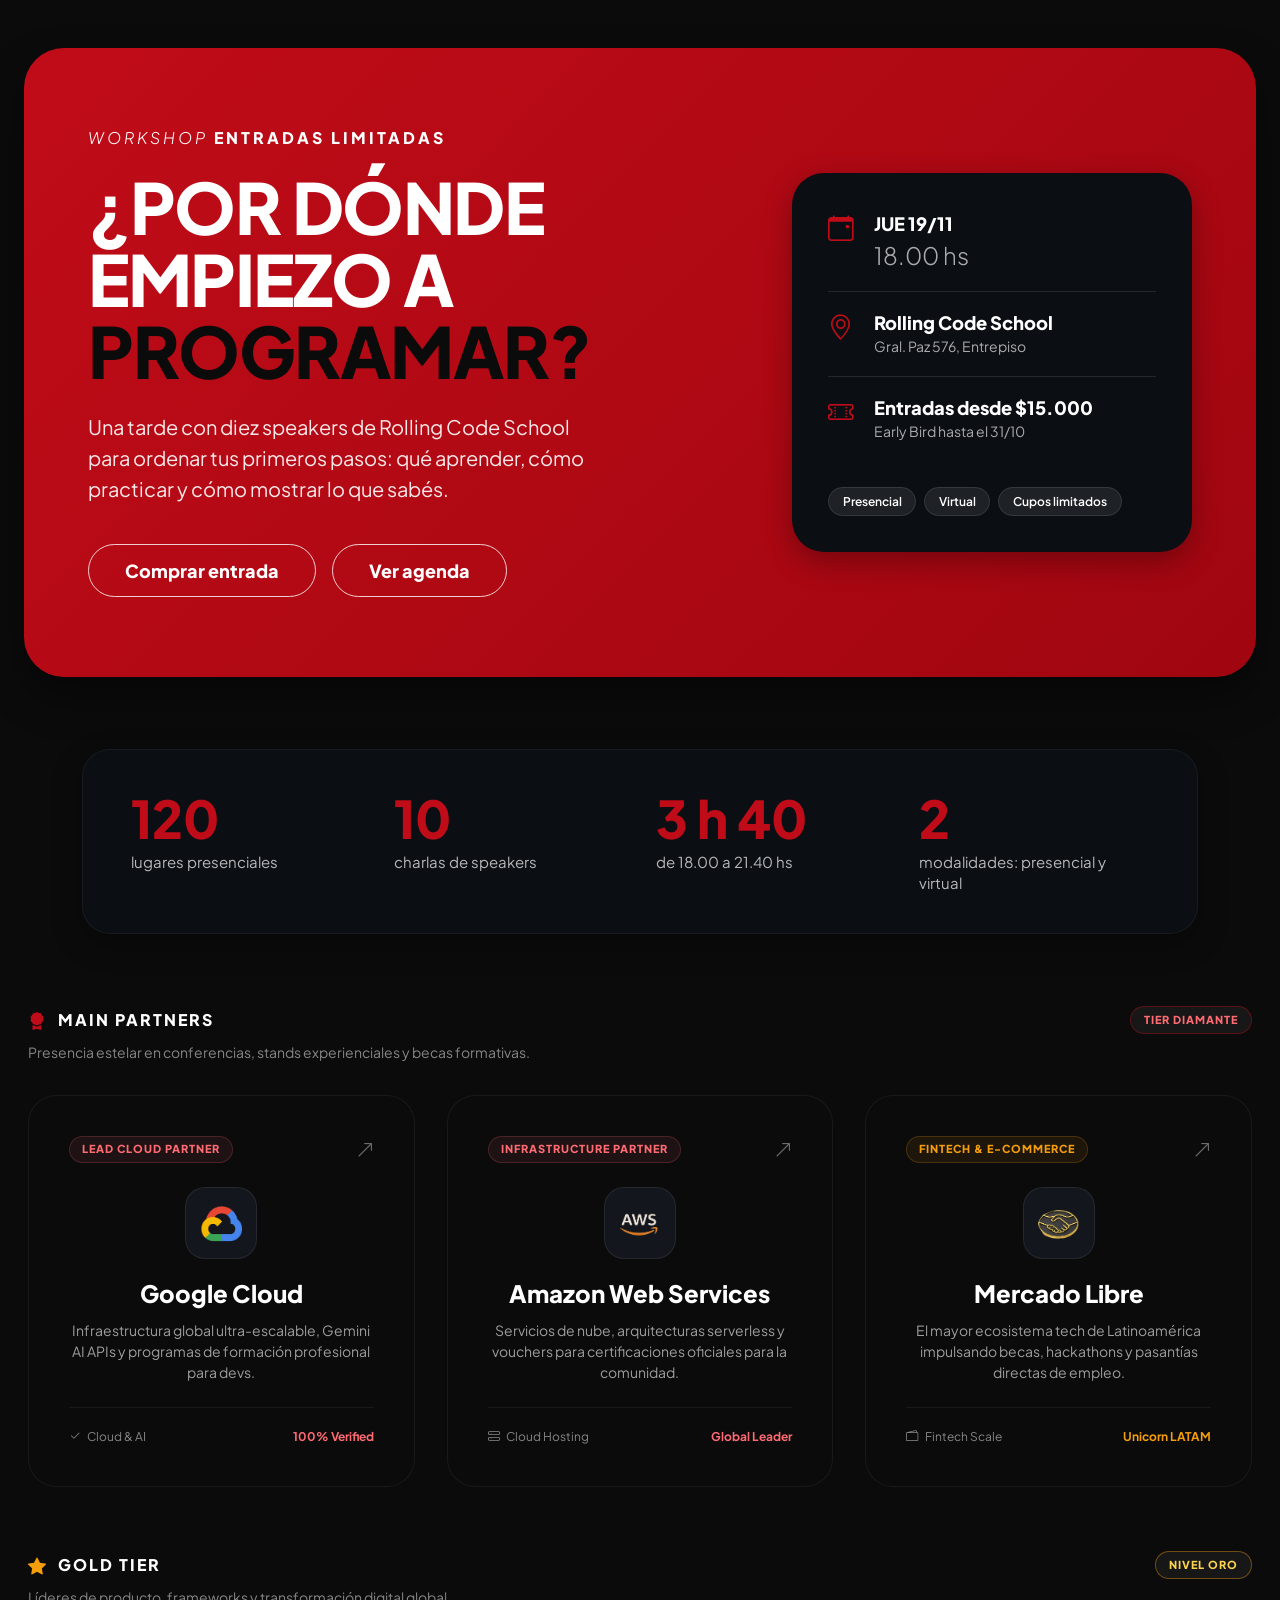
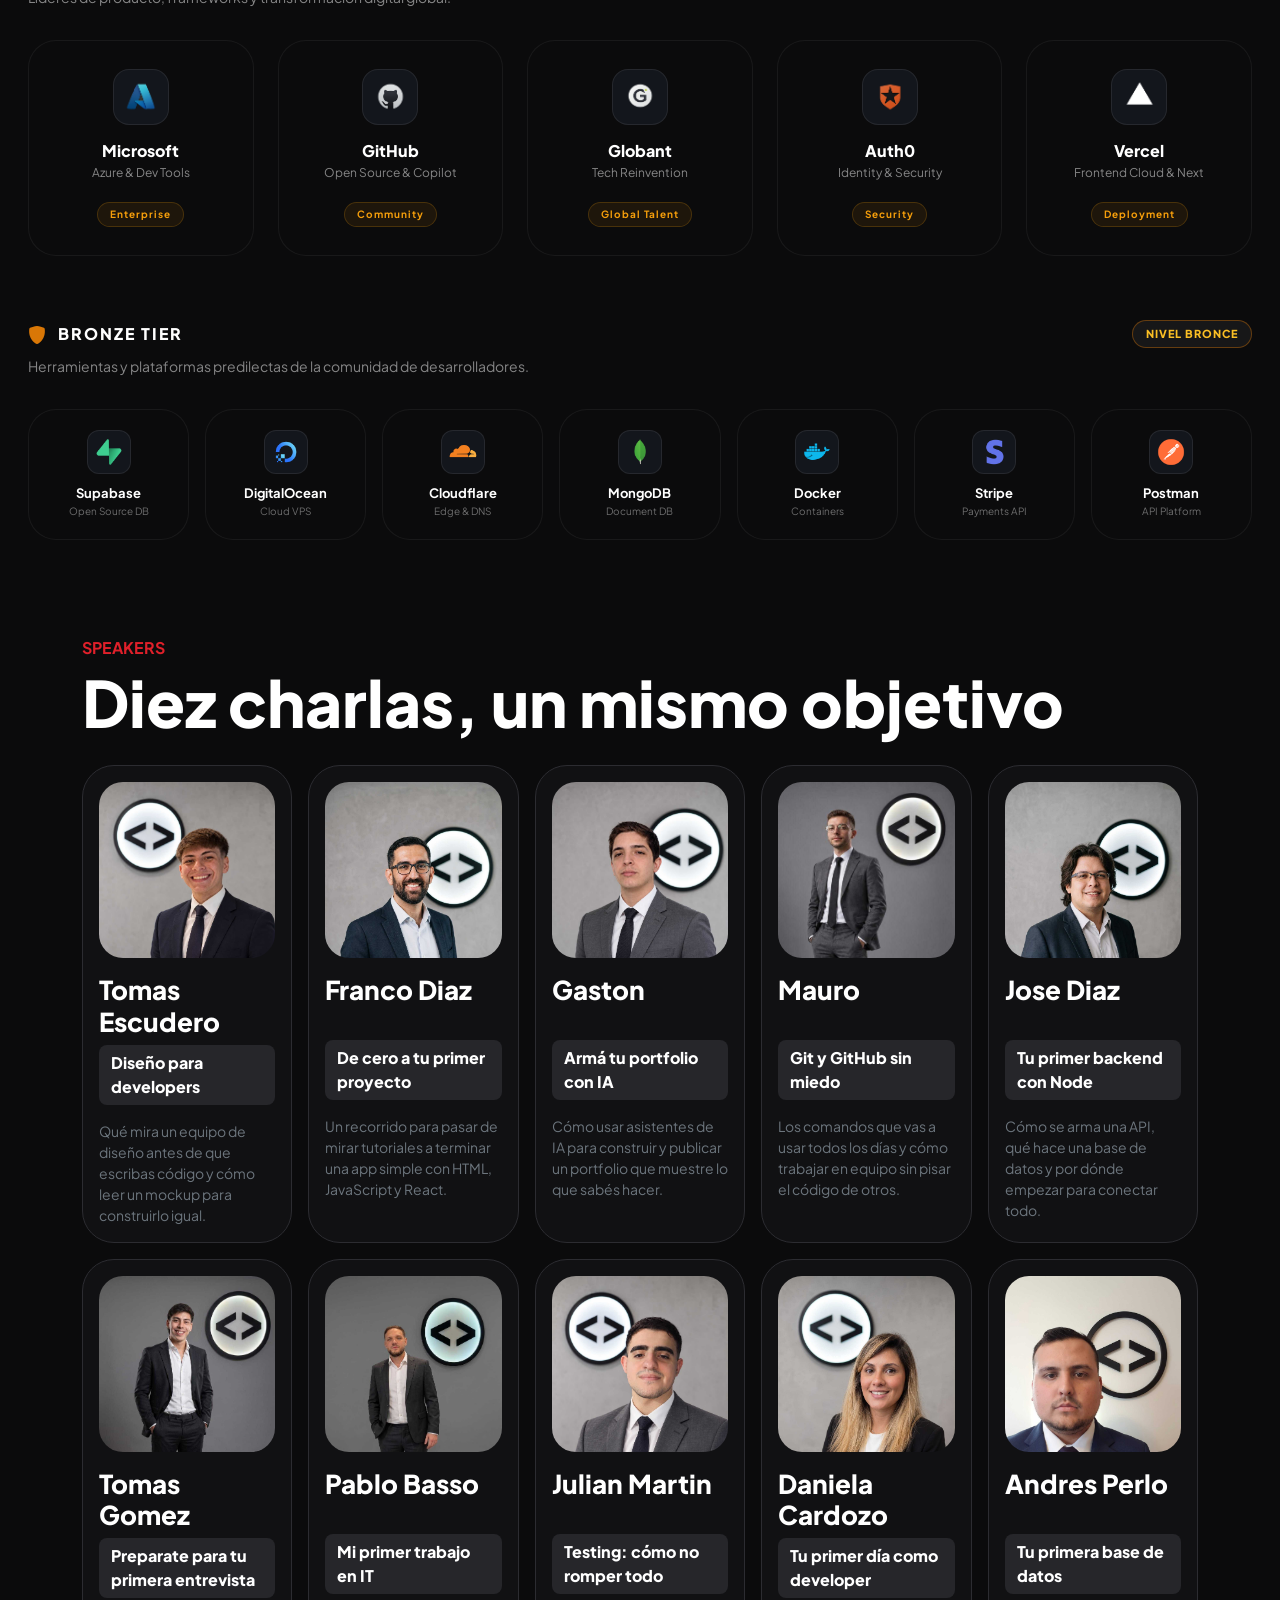
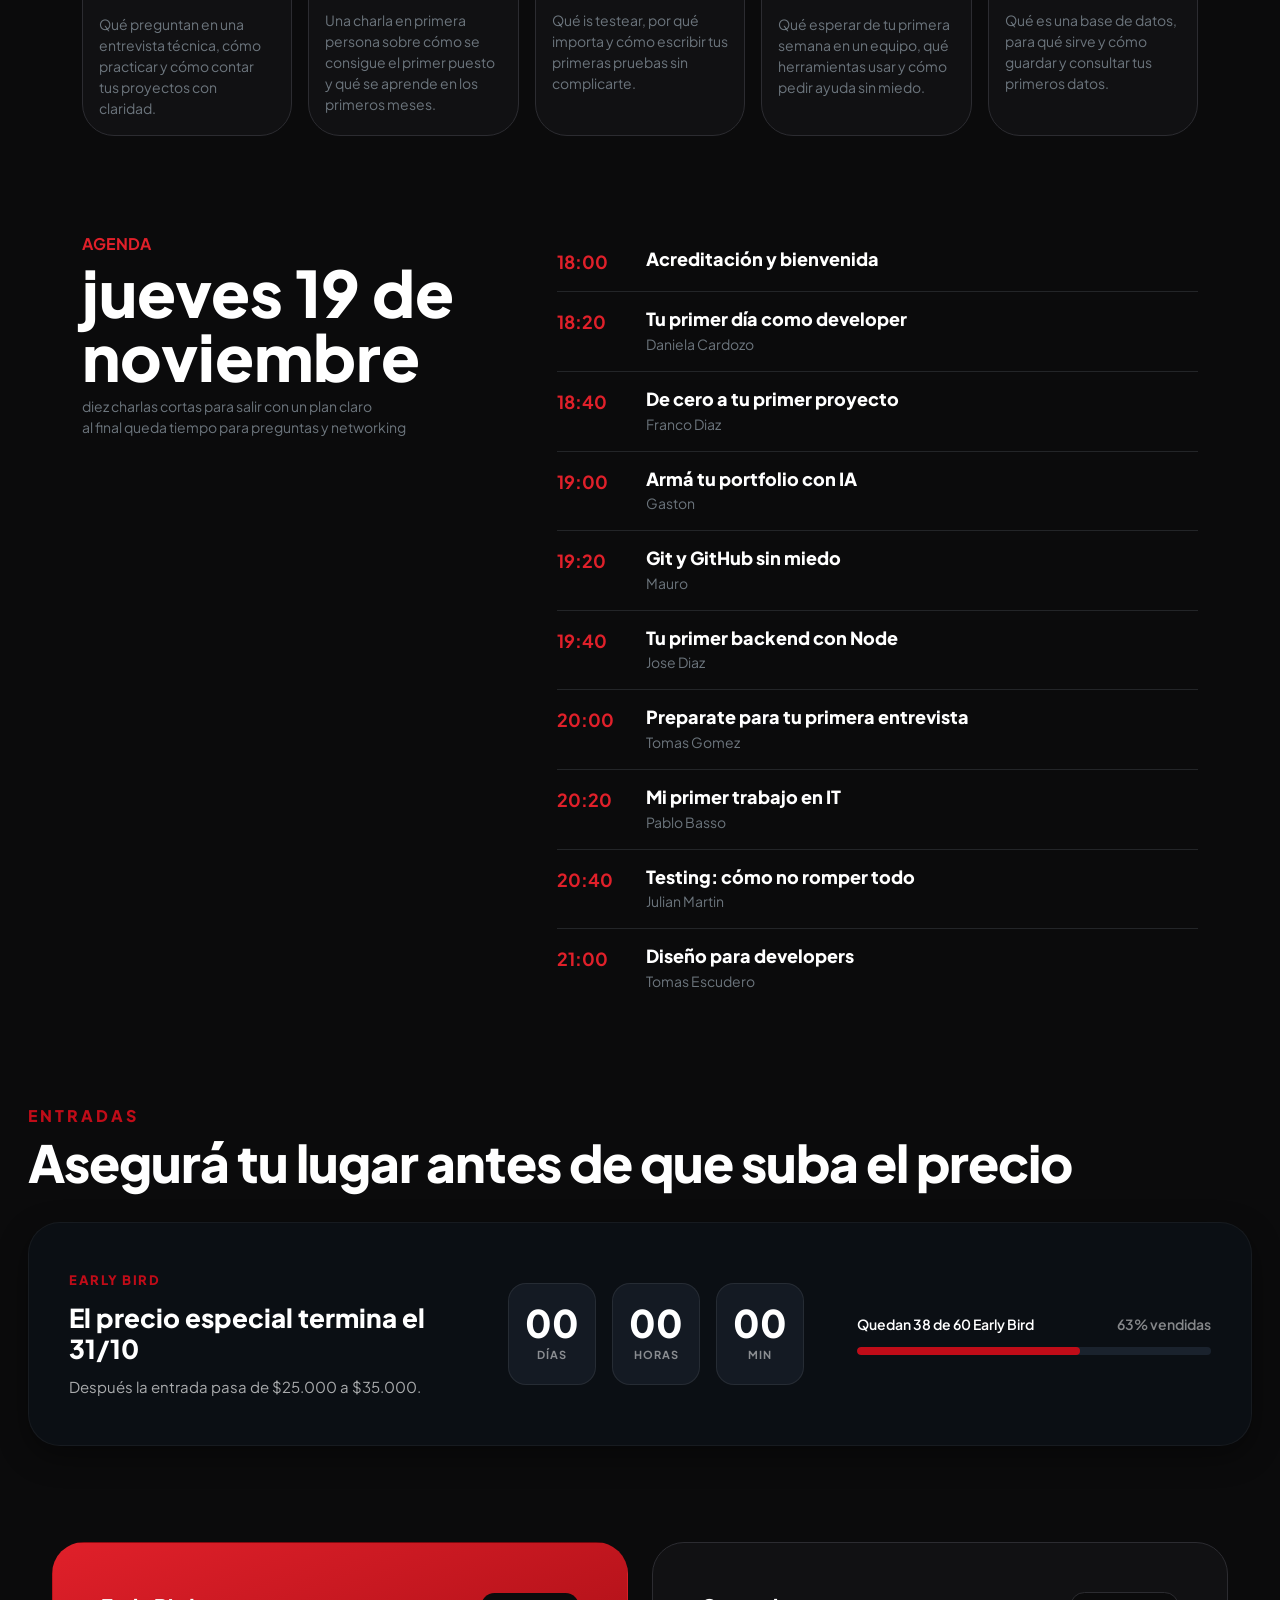
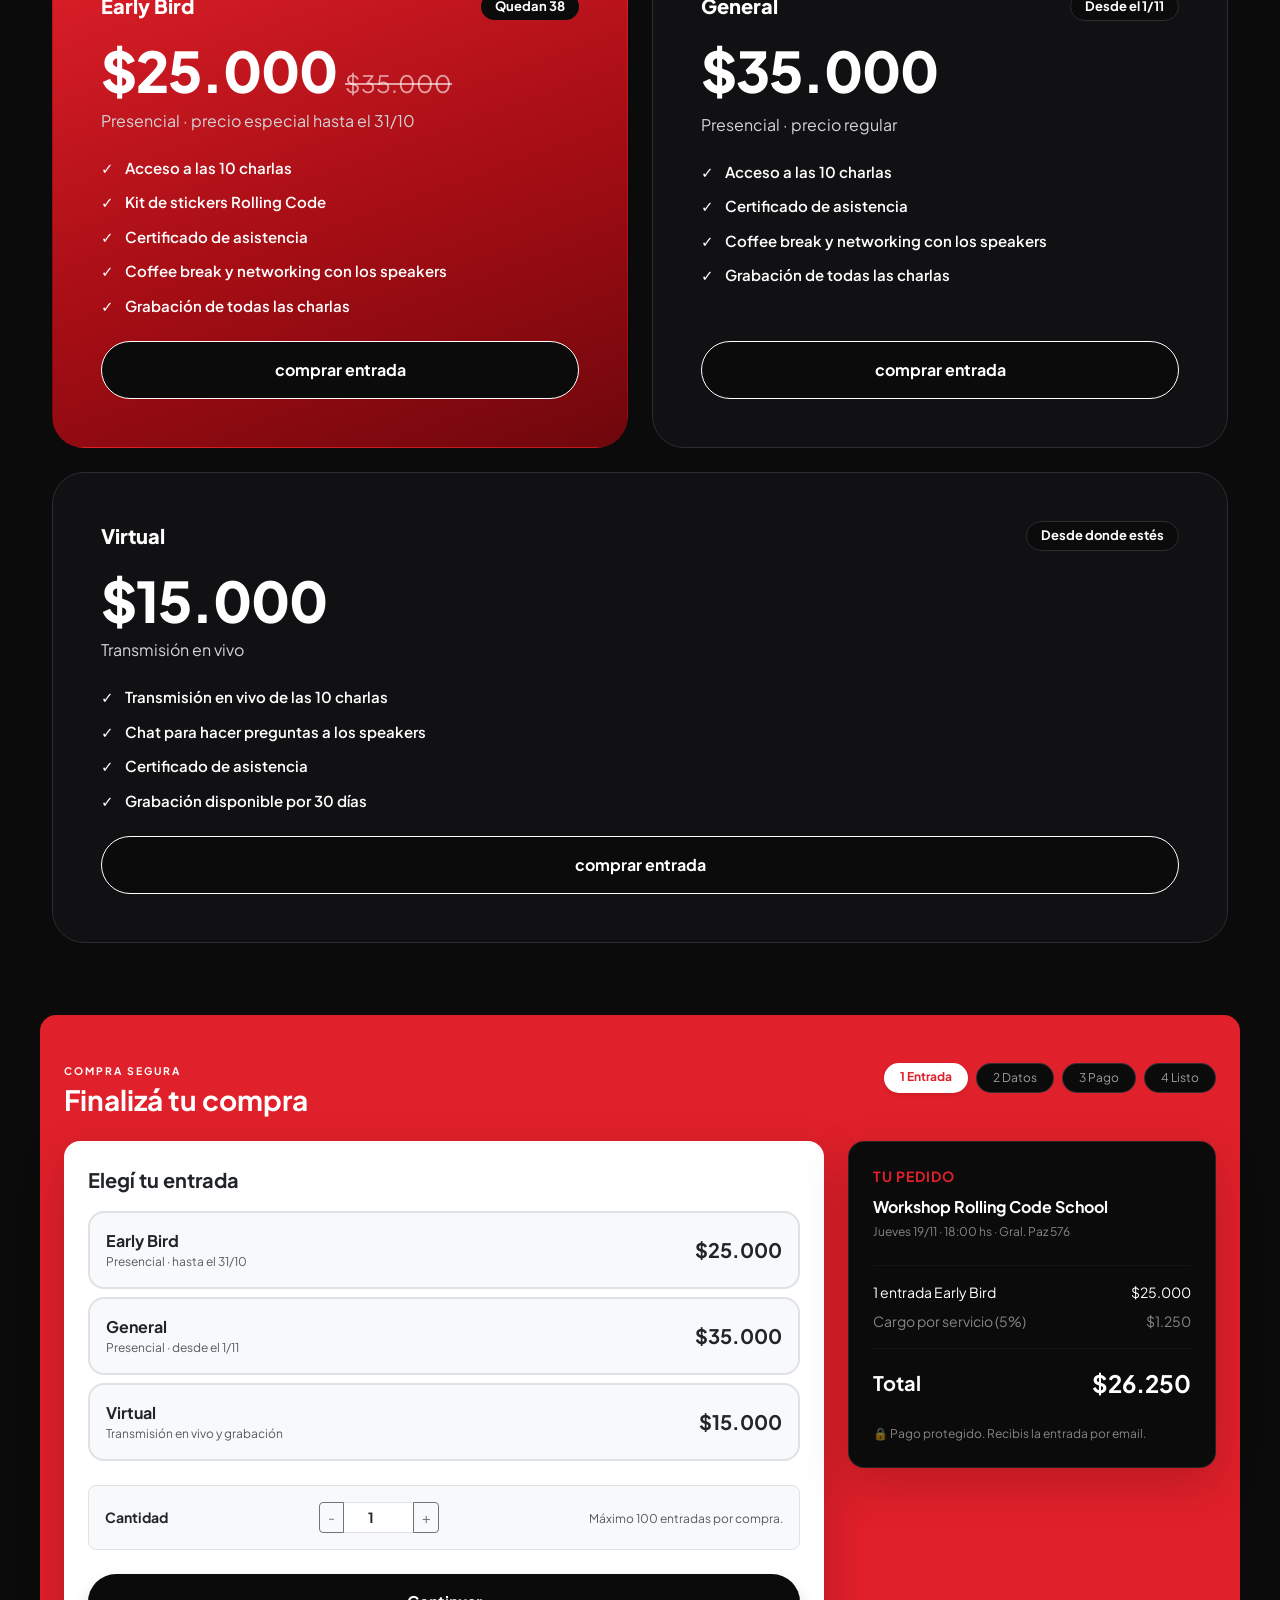
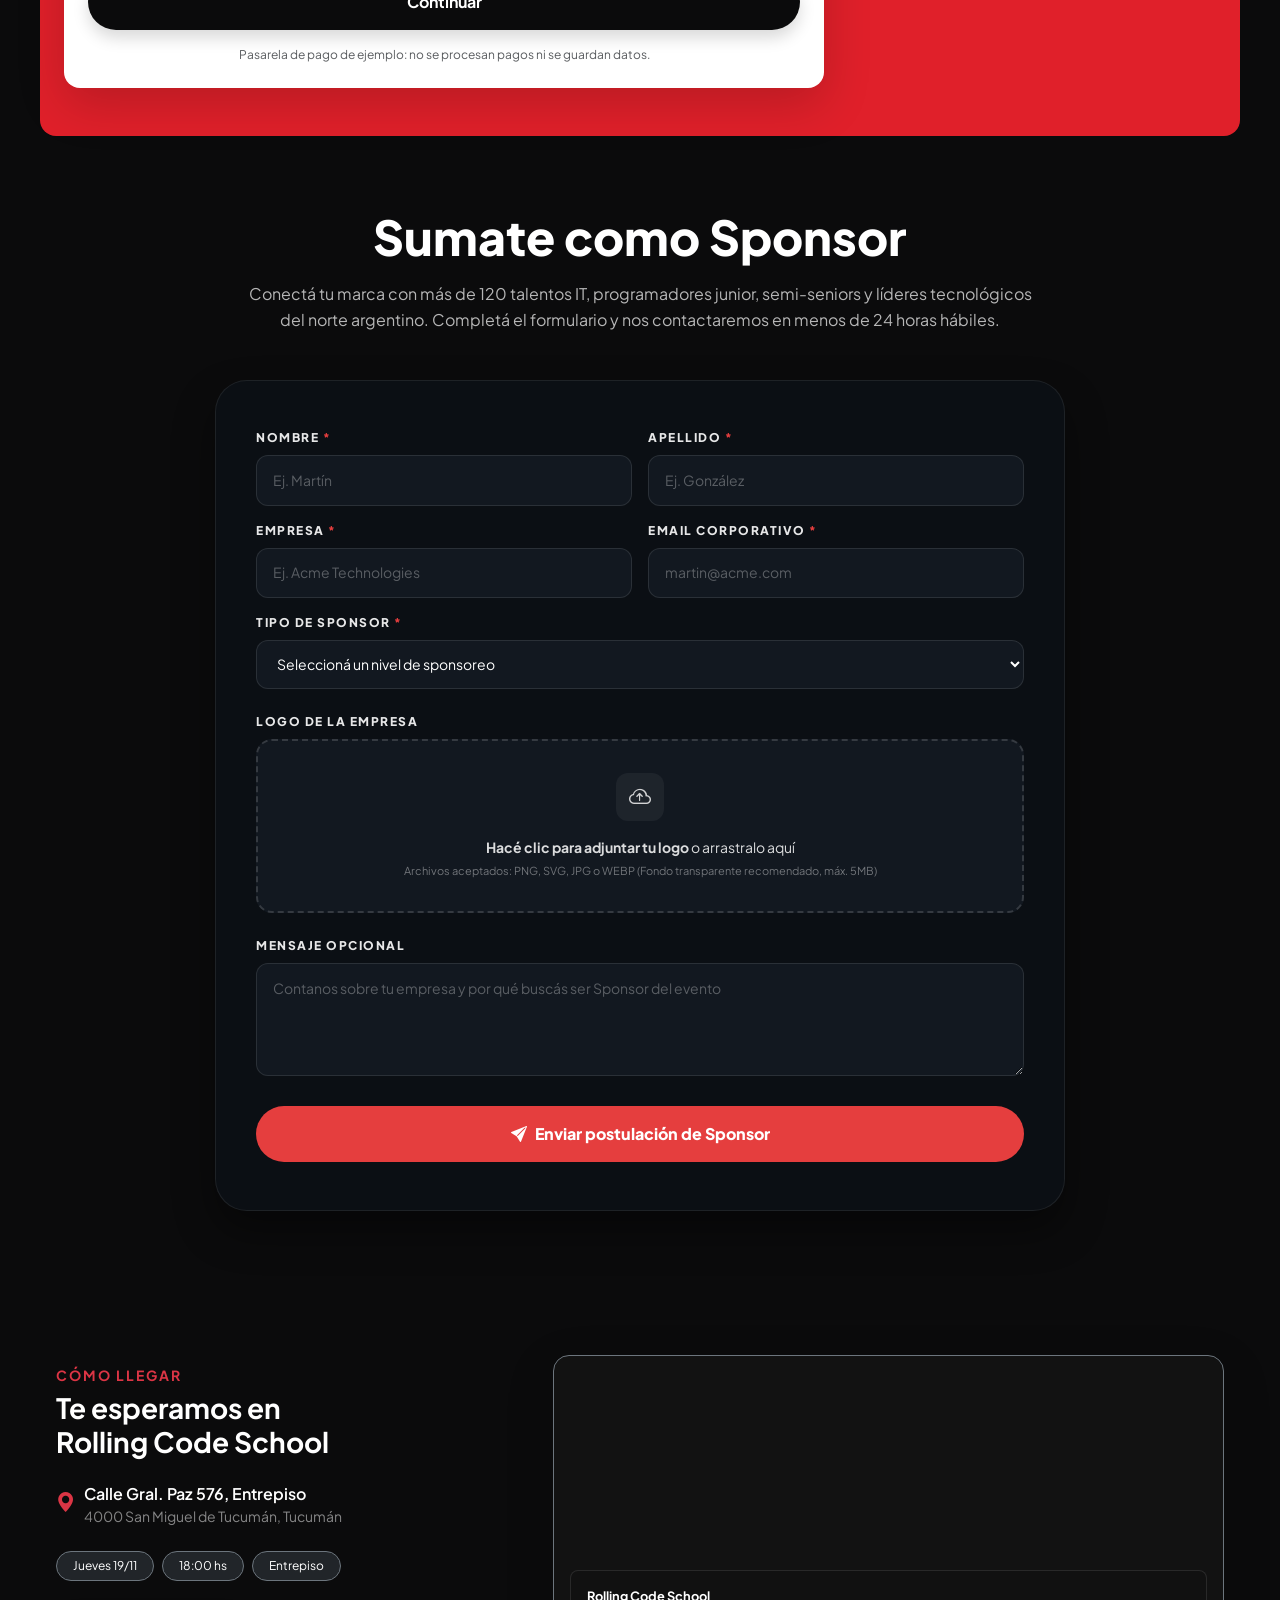
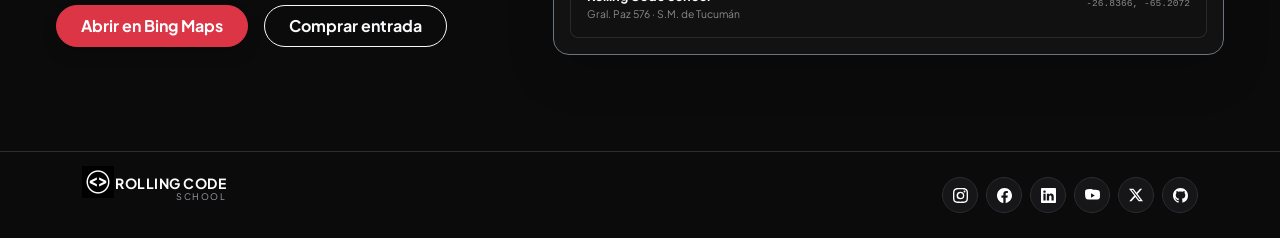
==== commit 63f4241b: "ctualiza validacion de sponsors con event y sin comentarios" ====
--- a/index.html
+++ b/index.html
@@ -115,6 +115,203 @@
       </div>
     </div>
   </section>
+
+  <!-- SECCIÓN SPONSORS Y PARTNERS -->
+<section id="sponsors" class="sponsors-section py-5" style="background-color: var(--rc-black, #0b0b0c);">
+  <div class="container">
+    
+    <!-- 1. MAIN PARTNERS (TIER DIAMANTE) -->
+    <div class="sponsor-category">
+      <div class="category-header">
+        <div class="category-title-wrapper">
+          <i class="bi bi-award-fill"></i>
+          <span class="category-name">MAIN PARTNERS</span>
+        </div>
+        <span class="tier-badge diamante">TIER DIAMANTE</span>
+      </div>
+      <p class="category-desc">Presencia estelar en conferencias, stands experienciales y becas formativas.</p>
+
+      <div class="main-partners-grid">
+        
+        <!-- Google Cloud -->
+        <div class="sponsor-card large" style="background-color: var(--rc-black, #0b0b0c);">
+          <div class="card-top-row">
+            <span class="card-tag">LEAD CLOUD PARTNER</span>
+            <i class="bi bi-arrow-up-right"></i>
+          </div>
+          <div class="card-body-content">
+            <div class="sponsor-icon-box google">
+              <img src="img/logogooglecloud.png" alt="Google Cloud" class="sponsor-logo-img">
+            </div>
+            <h3>Google Cloud</h3>
+            <p>Infraestructura global ultra-escalable, Gemini AI APIs y programas de formación profesional para devs.</p>
+          </div>
+          <div class="card-footer-row">
+            <span class="footer-item"><i class="bi bi-check2"></i> Cloud & AI</span>
+            <span class="footer-highlight">100% Verified</span>
+          </div>
+        </div>
+
+        <!-- AWS -->
+        <div class="sponsor-card large" style="background-color: var(--rc-black, #0b0b0c);">
+          <div class="card-top-row">
+            <span class="card-tag">INFRASTRUCTURE PARTNER</span>
+            <i class="bi bi-arrow-up-right"></i>
+          </div>
+          <div class="card-body-content">
+            <div class="sponsor-icon-box aws">
+              <img src="img/logoamazon.png" alt="Amazon Web Services" class="sponsor-logo-img">
+            </div>
+            <h3>Amazon Web Services</h3>
+            <p>Servicios de nube, arquitecturas serverless y vouchers para certificaciones oficiales para la comunidad.</p>
+          </div>
+          <div class="card-footer-row">
+            <span class="footer-item"><i class="bi bi-hdd-stack"></i> Cloud Hosting</span>
+            <span class="footer-highlight">Global Leader</span>
+          </div>
+        </div>
+
+        <!-- Mercado Libre -->
+        <div class="sponsor-card large highlighted-gold" style="background-color: var(--rc-black, #0b0b0c);">
+          <div class="card-top-row">
+            <span class="card-tag gold">FINTECH & E-COMMERCE</span>
+            <i class="bi bi-arrow-up-right"></i>
+          </div>
+          <div class="card-body-content">
+            <div class="sponsor-icon-box ml">
+              <img src="img/logomercadolibre.png" alt="Mercado Libre" class="sponsor-logo-img">
+            </div>
+            <h3>Mercado Libre</h3>
+            <p>El mayor ecosistema tech de Latinoamérica impulsando becas, hackathons y pasantías directas de empleo.</p>
+          </div>
+          <div class="card-footer-row">
+            <span class="footer-item"><i class="bi bi-wallet2"></i> Fintech Scale</span>
+            <span class="footer-highlight gold">Unicorn LATAM</span>
+          </div>
+        </div>
+
+      </div>
+    </div>
+
+    <!-- 2. GOLD TIER (NIVEL ORO) -->
+    <div class="sponsor-category">
+      <div class="category-header">
+        <div class="category-title-wrapper">
+          <i class="bi bi-star-fill gold-icon"></i>
+          <span class="category-name">GOLD TIER</span>
+        </div>
+        <span class="tier-badge oro">NIVEL ORO</span>
+      </div>
+      <p class="category-desc">Líderes de producto, frameworks y transformación digital global.</p>
+
+      <div class="gold-tier-grid">
+        
+        <!-- Microsoft -->
+        <div class="sponsor-card medium" style="background-color: var(--rc-black, #0b0b0c);">
+          <div class="sponsor-icon-sm">
+            <img src="img/logomicrosoft.png" alt="Microsoft" class="sponsor-logo-sm-img">
+          </div>
+          <h4>Microsoft</h4>
+          <p>Azure & Dev Tools</p>
+          <span class="card-badge-bottom">Enterprise</span>
+        </div>
+
+        <!-- GitHub -->
+        <div class="sponsor-card medium" style="background-color: var(--rc-black, #0b0b0c);">
+          <div class="sponsor-icon-sm">
+            <img src="img/logogithub.png" alt="GitHub" class="sponsor-logo-sm-img">
+          </div>
+          <h4>GitHub</h4>
+          <p>Open Source & Copilot</p>
+          <span class="card-badge-bottom">Community</span>
+        </div>
+
+        <!-- Globant -->
+        <div class="sponsor-card medium" style="background-color: var(--rc-black, #0b0b0c);">
+          <div class="sponsor-icon-sm">
+            <img src="img/logoglobant.png" alt="Globant" class="sponsor-logo-sm-img">
+          </div>
+          <h4>Globant</h4>
+          <p>Tech Reinvention</p>
+          <span class="card-badge-bottom">Global Talent</span>
+        </div>
+
+        <!-- Auth0 -->
+        <div class="sponsor-card medium" style="background-color: var(--rc-black, #0b0b0c);">
+          <div class="sponsor-icon-sm">
+            <img src="img/logoauth0.png" alt="Auth0" class="sponsor-logo-sm-img">
+          </div>
+          <h4>Auth0</h4>
+          <p>Identity & Security</p>
+          <span class="card-badge-bottom">Security</span>
+        </div>
+
+        <!-- Vercel -->
+        <div class="sponsor-card medium" style="background-color: var(--rc-black, #0b0b0c);">
+          <div class="sponsor-icon-sm">
+            <img src="img/logovercel.png" alt="Vercel" class="sponsor-logo-sm-img">
+          </div>
+          <h4>Vercel</h4>
+          <p>Frontend Cloud & Next</p>
+          <span class="card-badge-bottom">Deployment</span>
+        </div>
+
+      </div>
+    </div>
+
+    <!-- 3. BRONZE TIER (NIVEL BRONCE) -->
+    <div class="sponsor-category">
+      <div class="category-header">
+        <div class="category-title-wrapper">
+          <i class="bi bi-shield-fill bronze-icon"></i>
+          <span class="category-name">BRONZE TIER</span>
+        </div>
+        <span class="tier-badge bronce">NIVEL BRONCE</span>
+      </div>
+      <p class="category-desc">Herramientas y plataformas predilectas de la comunidad de desarrolladores.</p>
+
+      <div class="bronze-tier-grid">
+        <div class="sponsor-card small" style="background-color: var(--rc-black, #0b0b0c);">
+          <img src="img/logosupabase.png" alt="Supabase" class="sponsor-logo-xs-img">
+          <h5>Supabase</h5>
+          <p>Open Source DB</p>
+        </div>
+        <div class="sponsor-card small" style="background-color: var(--rc-black, #0b0b0c);">
+          <img src="img/logodigitalocean.png" alt="DigitalOcean" class="sponsor-logo-xs-img">
+          <h5>DigitalOcean</h5>
+          <p>Cloud VPS</p>
+        </div>
+        <div class="sponsor-card small" style="background-color: var(--rc-black, #0b0b0c);">
+          <img src="img/logocloudflare.png" alt="Cloudflare" class="sponsor-logo-xs-img">
+          <h5>Cloudflare</h5>
+          <p>Edge & DNS</p>
+        </div>
+        <div class="sponsor-card small" style="background-color: var(--rc-black, #0b0b0c);">
+          <img src="img/logomongoDB.png" alt="MongoDB" class="sponsor-logo-xs-img">
+          <h5>MongoDB</h5>
+          <p>Document DB</p>
+        </div>
+        <div class="sponsor-card small" style="background-color: var(--rc-black, #0b0b0c);">
+          <img src="img/logodocker.png" alt="Docker" class="sponsor-logo-xs-img">
+          <h5>Docker</h5>
+          <p>Containers</p>
+        </div>
+        <div class="sponsor-card small" style="background-color: var(--rc-black, #0b0b0c);">
+          <img src="img/logostripe.png" alt="Stripe" class="sponsor-logo-xs-img">
+          <h5>Stripe</h5>
+          <p>Payments API</p>
+        </div>
+        <div class="sponsor-card small" style="background-color: var(--rc-black, #0b0b0c);">
+          <img src="img/logopostman.png" alt="Postman" class="sponsor-logo-xs-img">
+          <h5>Postman</h5>
+          <p>API Platform</p>
+        </div>
+      </div>
+    </div>
+
+  </div>
+</section>
+
 
   <!-- SECCIÓN SPEAKERS -->
   <section id="speakers" class="py-5">
@@ -851,204 +1048,6 @@
     </div>
   </div>
 </div>
-
-
-<!-- SECCIÓN SPONSORS Y PARTNERS -->
-<section id="sponsors" class="sponsors-section py-5">
-  <div class="container">
-    
-    <!-- 1. MAIN PARTNERS (TIER DIAMANTE) -->
-    <div class="sponsor-category">
-      <div class="category-header">
-        <div class="category-title-wrapper">
-          <i class="bi bi-award-fill"></i>
-          <span class="category-name">MAIN PARTNERS</span>
-        </div>
-        <span class="tier-badge diamante">TIER DIAMANTE</span>
-      </div>
-      <p class="category-desc">Presencia estelar en conferencias, stands experienciales y becas formativas.</p>
-
-      <div class="main-partners-grid">
-        
-        <!-- Google Cloud -->
-        <div class="sponsor-card large">
-          <div class="card-top-row">
-            <span class="card-tag">LEAD CLOUD PARTNER</span>
-            <i class="bi bi-arrow-up-right"></i>
-          </div>
-          <div class="card-body-content">
-            <div class="sponsor-icon-box google">
-              <i class="bi bi-cloud-fill"></i>
-            </div>
-            <h3>Google Cloud</h3>
-            <p>Infraestructura global ultra-escalable, Gemini AI APIs y programas de formación profesional para devs.</p>
-          </div>
-          <div class="card-footer-row">
-            <span class="footer-item"><i class="bi bi-check2"></i> Cloud & AI</span>
-            <span class="footer-highlight">100% Verified</span>
-          </div>
-        </div>
-
-        <!-- AWS -->
-        <div class="sponsor-card large">
-          <div class="card-top-row">
-            <span class="card-tag">INFRASTRUCTURE PARTNER</span>
-            <i class="bi bi-arrow-up-right"></i>
-          </div>
-          <div class="card-body-content">
-            <div class="sponsor-icon-box aws">
-              <i class="bi bi-cpu-fill"></i>
-            </div>
-            <h3>Amazon Web Services</h3>
-            <p>Servicios de nube, arquitecturas serverless y vouchers para certificaciones oficiales para la comunidad.</p>
-          </div>
-          <div class="card-footer-row">
-            <span class="footer-item"><i class="bi bi-hdd-stack"></i> Cloud Hosting</span>
-            <span class="footer-highlight">Global Leader</span>
-          </div>
-        </div>
-
-        <!-- Mercado Libre (Destacado con borde brillante) -->
-        <div class="sponsor-card large highlighted-gold">
-          <div class="card-top-row">
-            <span class="card-tag gold">FINTECH & E-COMMERCE</span>
-            <i class="bi bi-arrow-up-right"></i>
-          </div>
-          <div class="card-body-content">
-            <div class="sponsor-icon-box ml">
-              <i class="bi bi-shop"></i>
-            </div>
-            <h3>Mercado Libre</h3>
-            <p>El mayor ecosistema tech de Latinoamérica impulsando becas, hackathons y pasantías directas de empleo.</p>
-          </div>
-          <div class="card-footer-row">
-            <span class="footer-item"><i class="bi bi-wallet2"></i> Fintech Scale</span>
-            <span class="footer-highlight gold">Unicorn LATAM</span>
-          </div>
-        </div>
-
-      </div>
-    </div>
-
-    <!-- 2. GOLD TIER (NIVEL ORO) -->
-    <div class="sponsor-category">
-      <div class="category-header">
-        <div class="category-title-wrapper">
-          <i class="bi bi-star-fill gold-icon"></i>
-          <span class="category-name">GOLD TIER</span>
-        </div>
-        <span class="tier-badge oro">NIVEL ORO</span>
-      </div>
-      <p class="category-desc">Líderes de producto, frameworks y transformación digital global.</p>
-
-      <div class="gold-tier-grid">
-        
-        <!-- Microsoft -->
-        <div class="sponsor-card medium">
-          <div class="sponsor-icon-sm">
-            <i class="bi bi-windows"></i>
-          </div>
-          <h4>Microsoft</h4>
-          <p>Azure & Dev Tools</p>
-          <span class="card-badge-bottom">Enterprise</span>
-        </div>
-
-        <!-- GitHub -->
-        <div class="sponsor-card medium">
-          <div class="sponsor-icon-sm">
-            <i class="bi bi-github"></i>
-          </div>
-          <h4>GitHub</h4>
-          <p>Open Source & Copilot</p>
-          <span class="card-badge-bottom">Community</span>
-        </div>
-
-        <!-- Globant -->
-        <div class="sponsor-card medium">
-          <div class="sponsor-icon-sm">
-            <i class="bi bi-globe"></i>
-          </div>
-          <h4>Globant</h4>
-          <p>Tech Reinvention</p>
-          <span class="card-badge-bottom">Global Talent</span>
-        </div>
-
-        <!-- Auth0 -->
-        <div class="sponsor-card medium">
-          <div class="sponsor-icon-sm">
-            <i class="bi bi-shield-lock-fill"></i>
-          </div>
-          <h4>Auth0</h4>
-          <p>Identity & Security</p>
-          <span class="card-badge-bottom">Security</span>
-        </div>
-
-        <!-- Vercel -->
-        <div class="sponsor-card medium">
-          <div class="sponsor-icon-sm">
-            <i class="bi bi-triangle-fill"></i>
-          </div>
-          <h4>Vercel</h4>
-          <p>Frontend Cloud & Next</p>
-          <span class="card-badge-bottom">Deployment</span>
-        </div>
-
-      </div>
-    </div>
-
-    <!-- 3. BRONZE TIER (NIVEL BRONCE) -->
-    <div class="sponsor-category">
-      <div class="category-header">
-        <div class="category-title-wrapper">
-          <i class="bi bi-shield-fill bronze-icon"></i>
-          <span class="category-name">BRONZE TIER</span>
-        </div>
-        <span class="tier-badge bronce">NIVEL BRONCE</span>
-      </div>
-      <p class="category-desc">Herramientas y plataformas predilectas de la comunidad de desarrolladores.</p>
-
-      <div class="bronze-tier-grid">
-        <div class="sponsor-card small">
-          <i class="bi bi-lightning-charge-fill"></i>
-          <h5>Supabase</h5>
-          <p>Open Source DB</p>
-        </div>
-        <div class="sponsor-card small">
-          <i class="bi bi-hdd-network-fill"></i>
-          <h5>DigitalOcean</h5>
-          <p>Cloud VPS</p>
-        </div>
-        <div class="sponsor-card small">
-          <i class="bi bi-cloud-haze2-fill"></i>
-          <h5>Cloudflare</h5>
-          <p>Edge & DNS</p>
-        </div>
-        <div class="sponsor-card small">
-          <i class="bi bi-server"></i>
-          <h5>MongoDB</h5>
-          <p>Document DB</p>
-        </div>
-        <div class="sponsor-card small">
-          <i class="bi bi-box-seam-fill"></i>
-          <h5>Docker</h5>
-          <p>Containers</p>
-        </div>
-        <div class="sponsor-card small">
-          <i class="bi bi-stripe"></i>
-          <h5>Stripe</h5>
-          <p>Payments API</p>
-        </div>
-        <div class="sponsor-card small">
-          <i class="bi bi-terminal-fill"></i>
-          <h5>Postman</h5>
-          <p>API Platform</p>
-        </div>
-      </div>
-    </div>
-
-  </div>
-</section>
-
 
 <!-- MODALES SPEAKERS -->
 
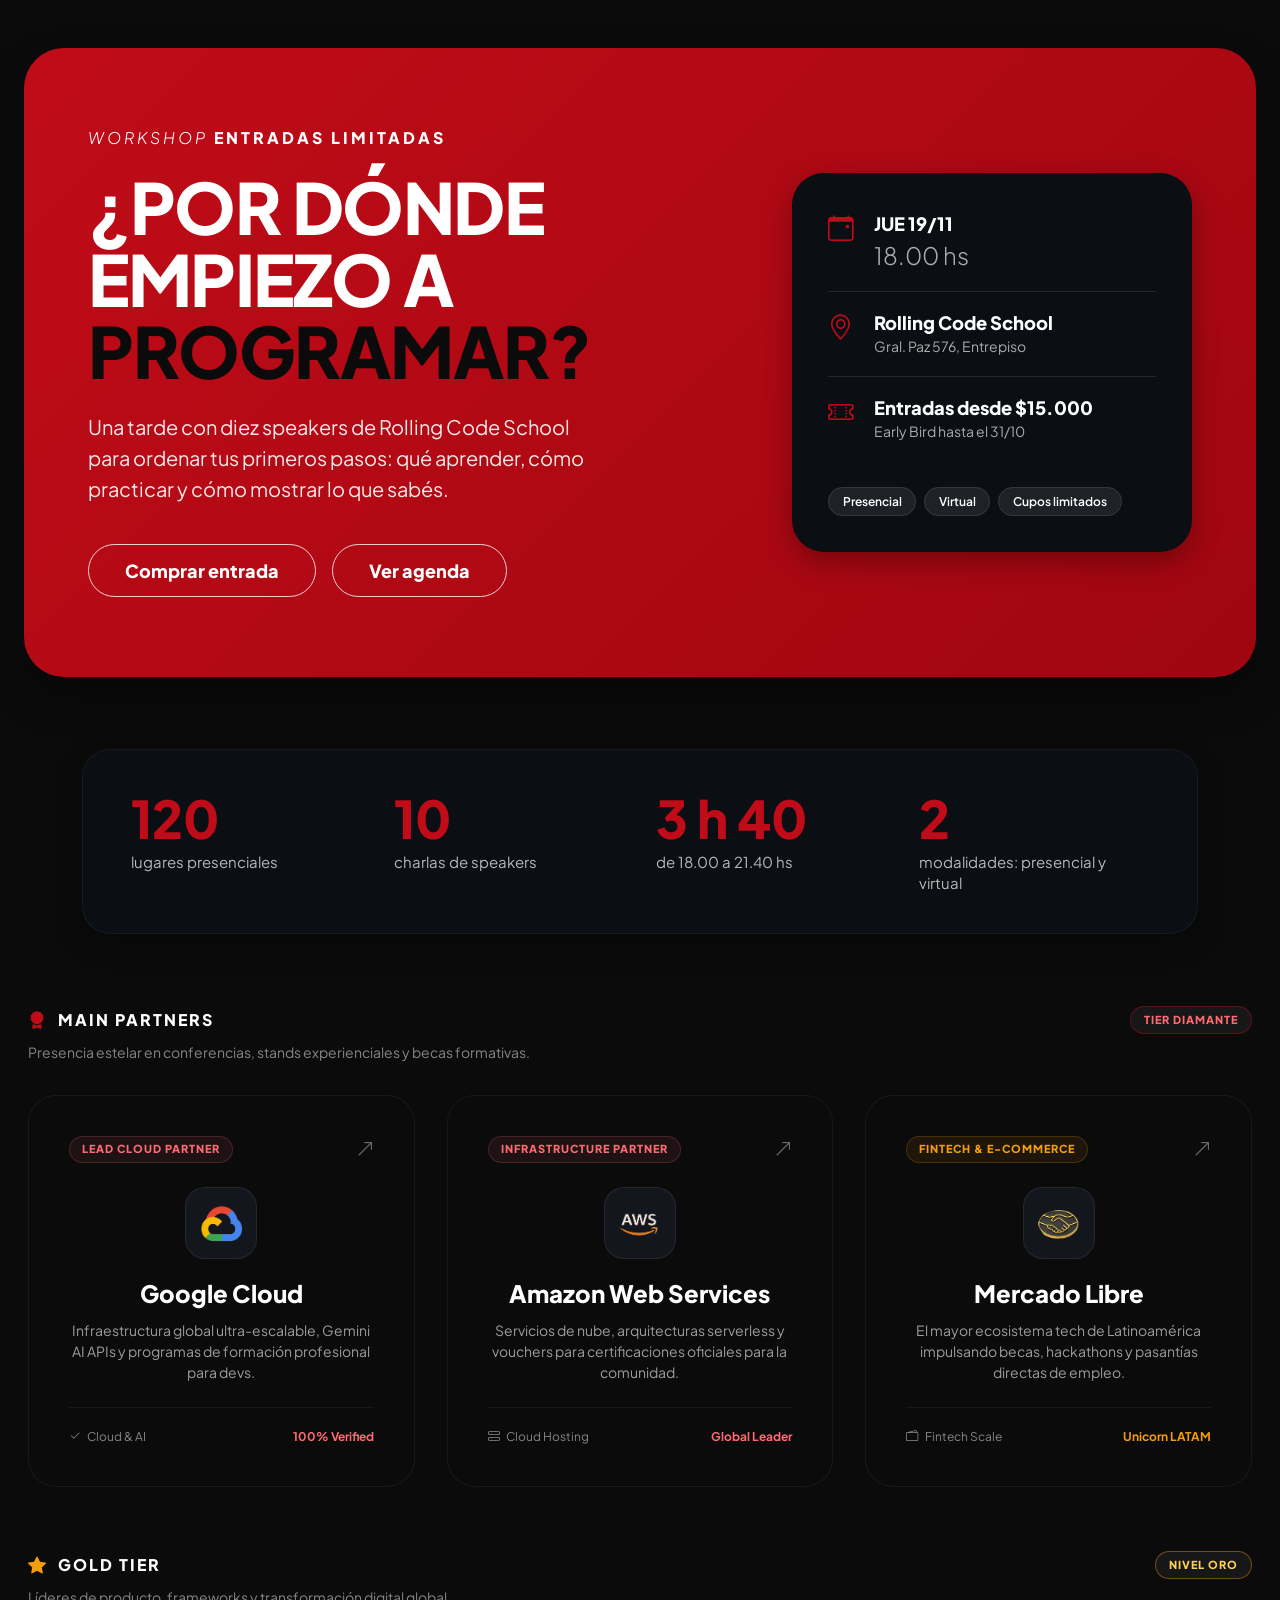
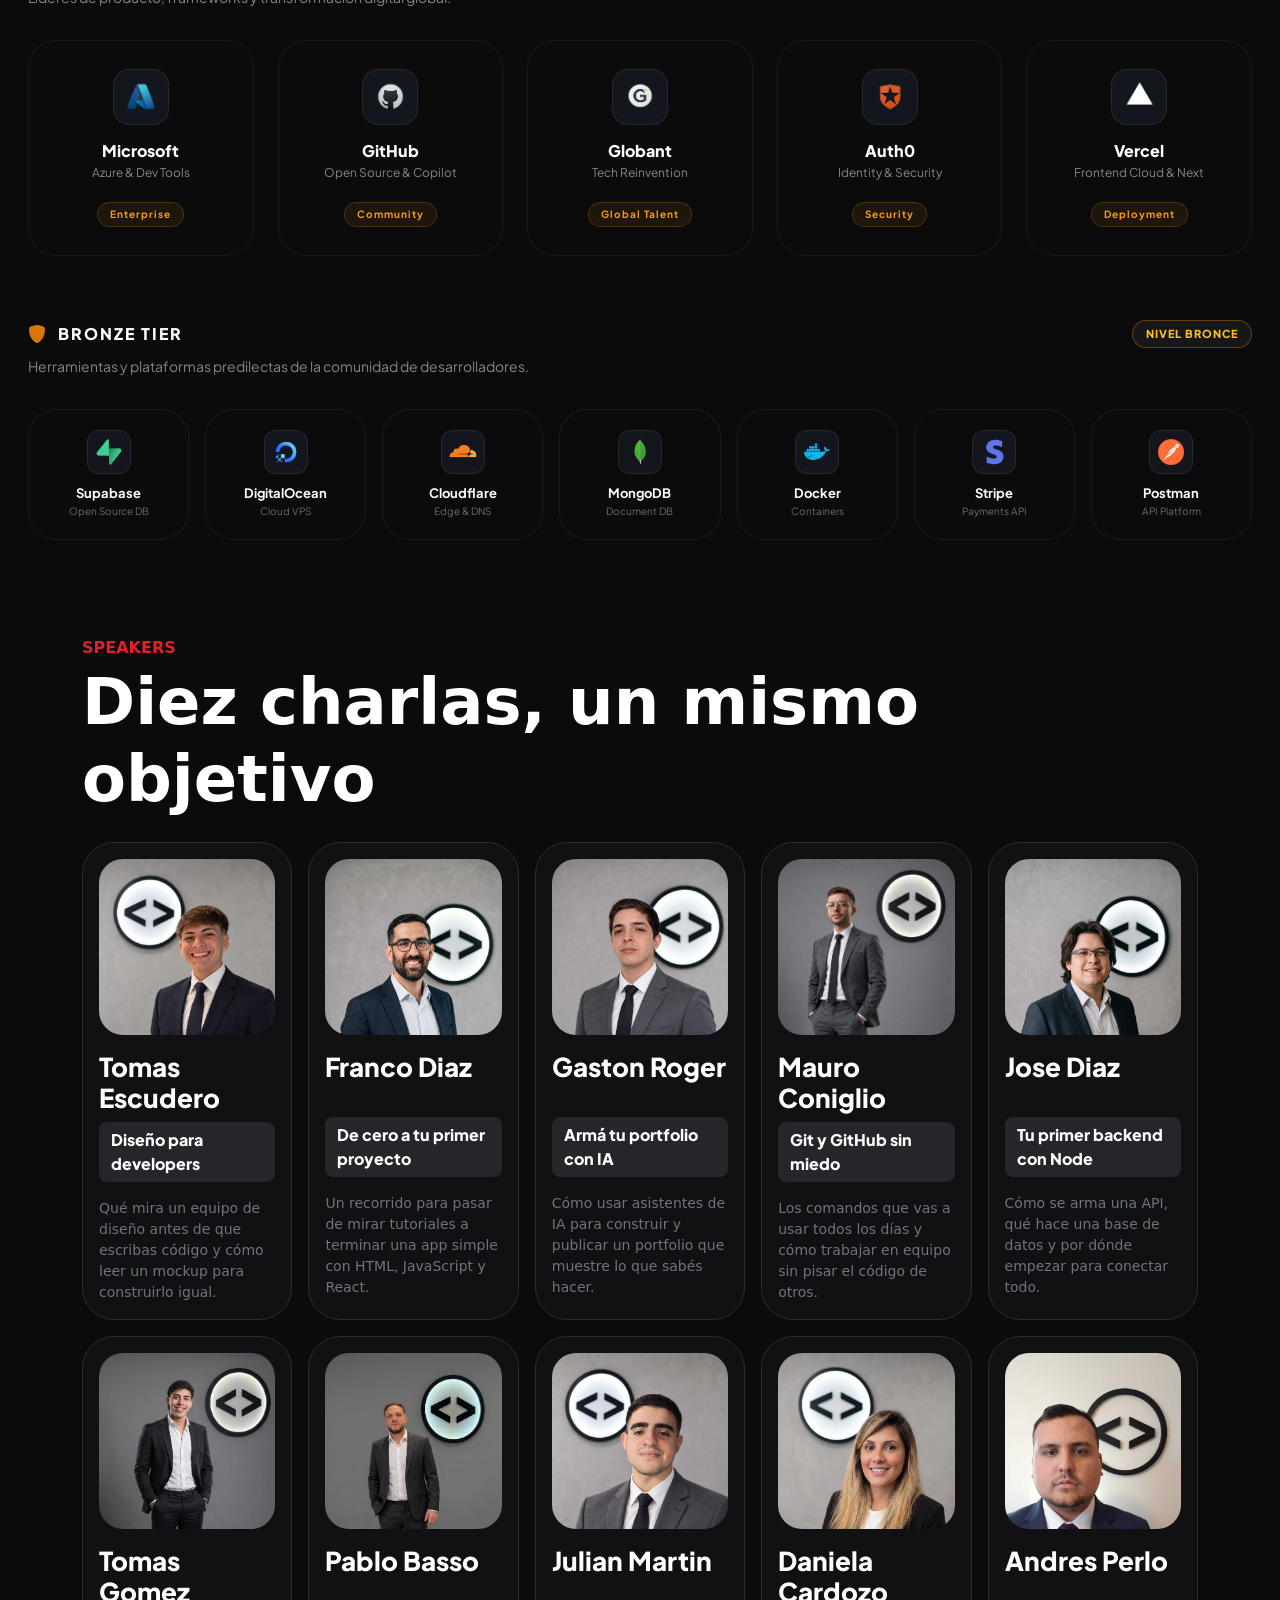
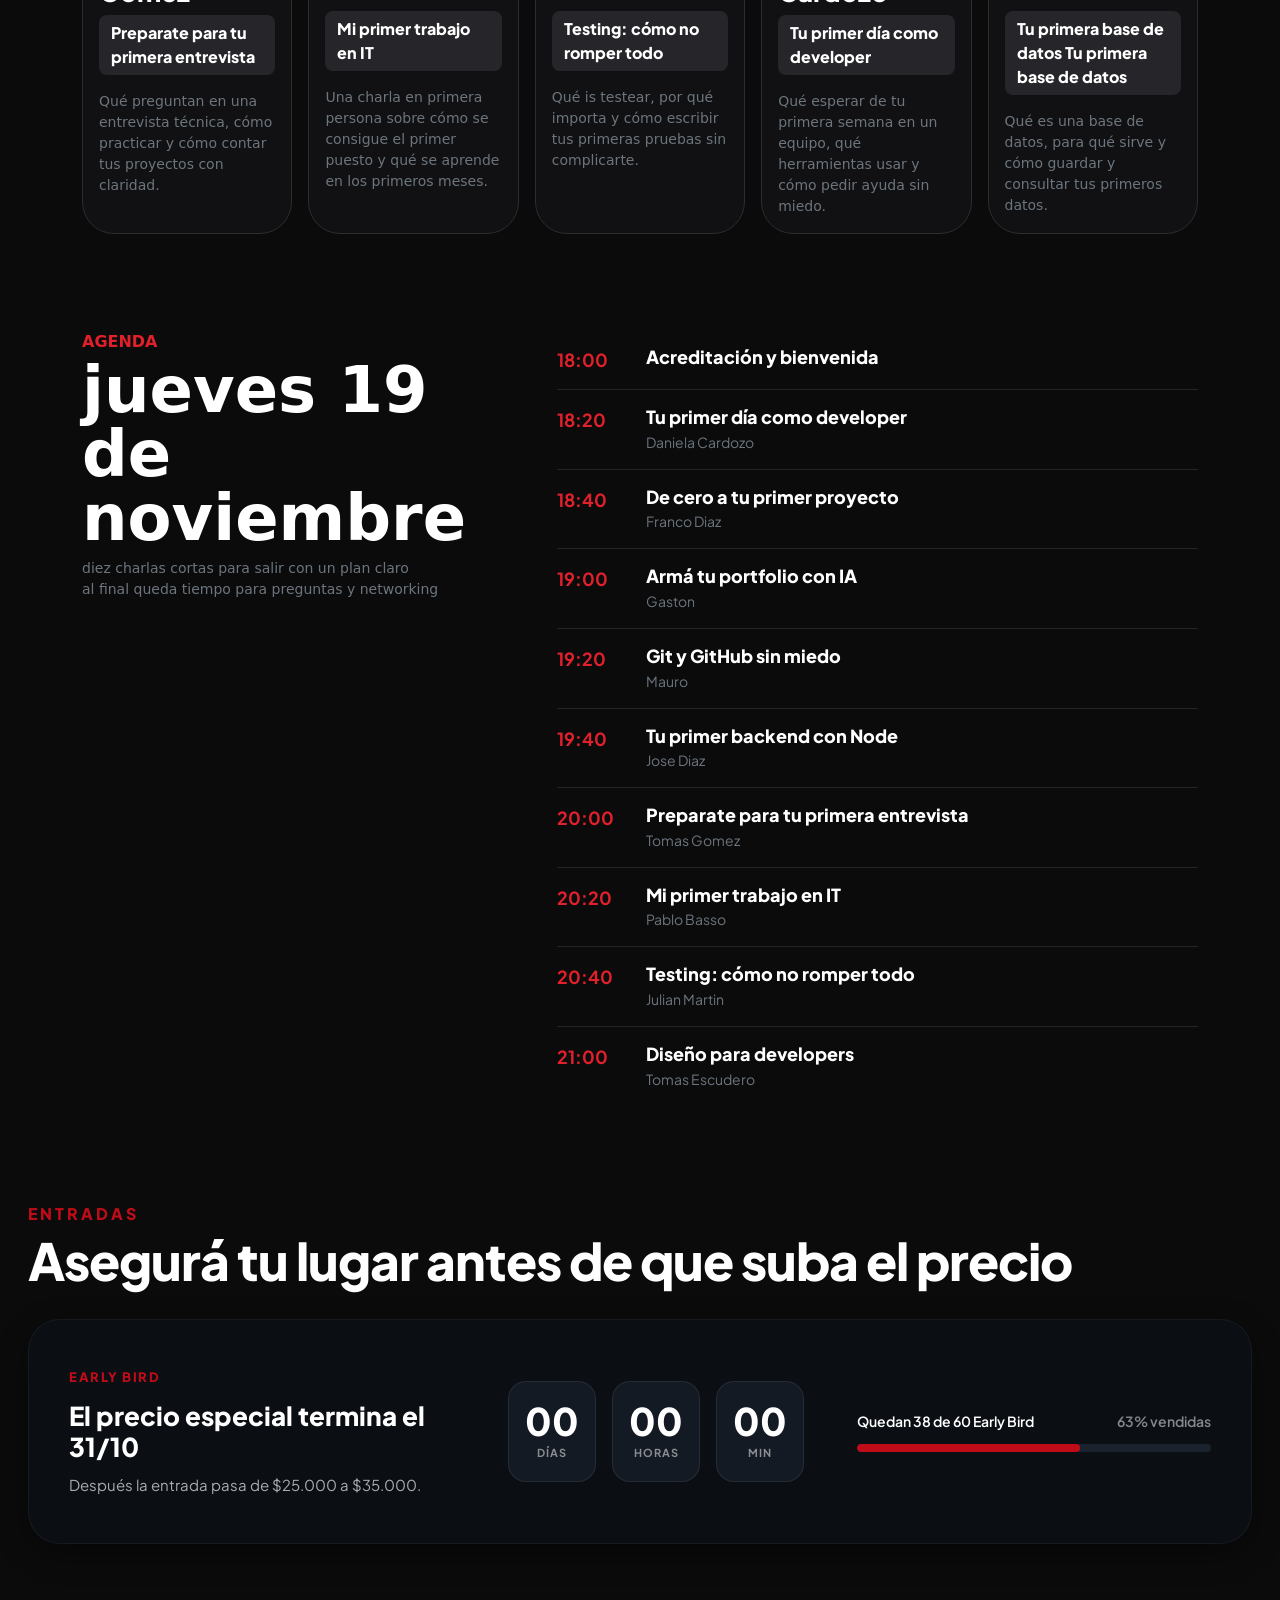
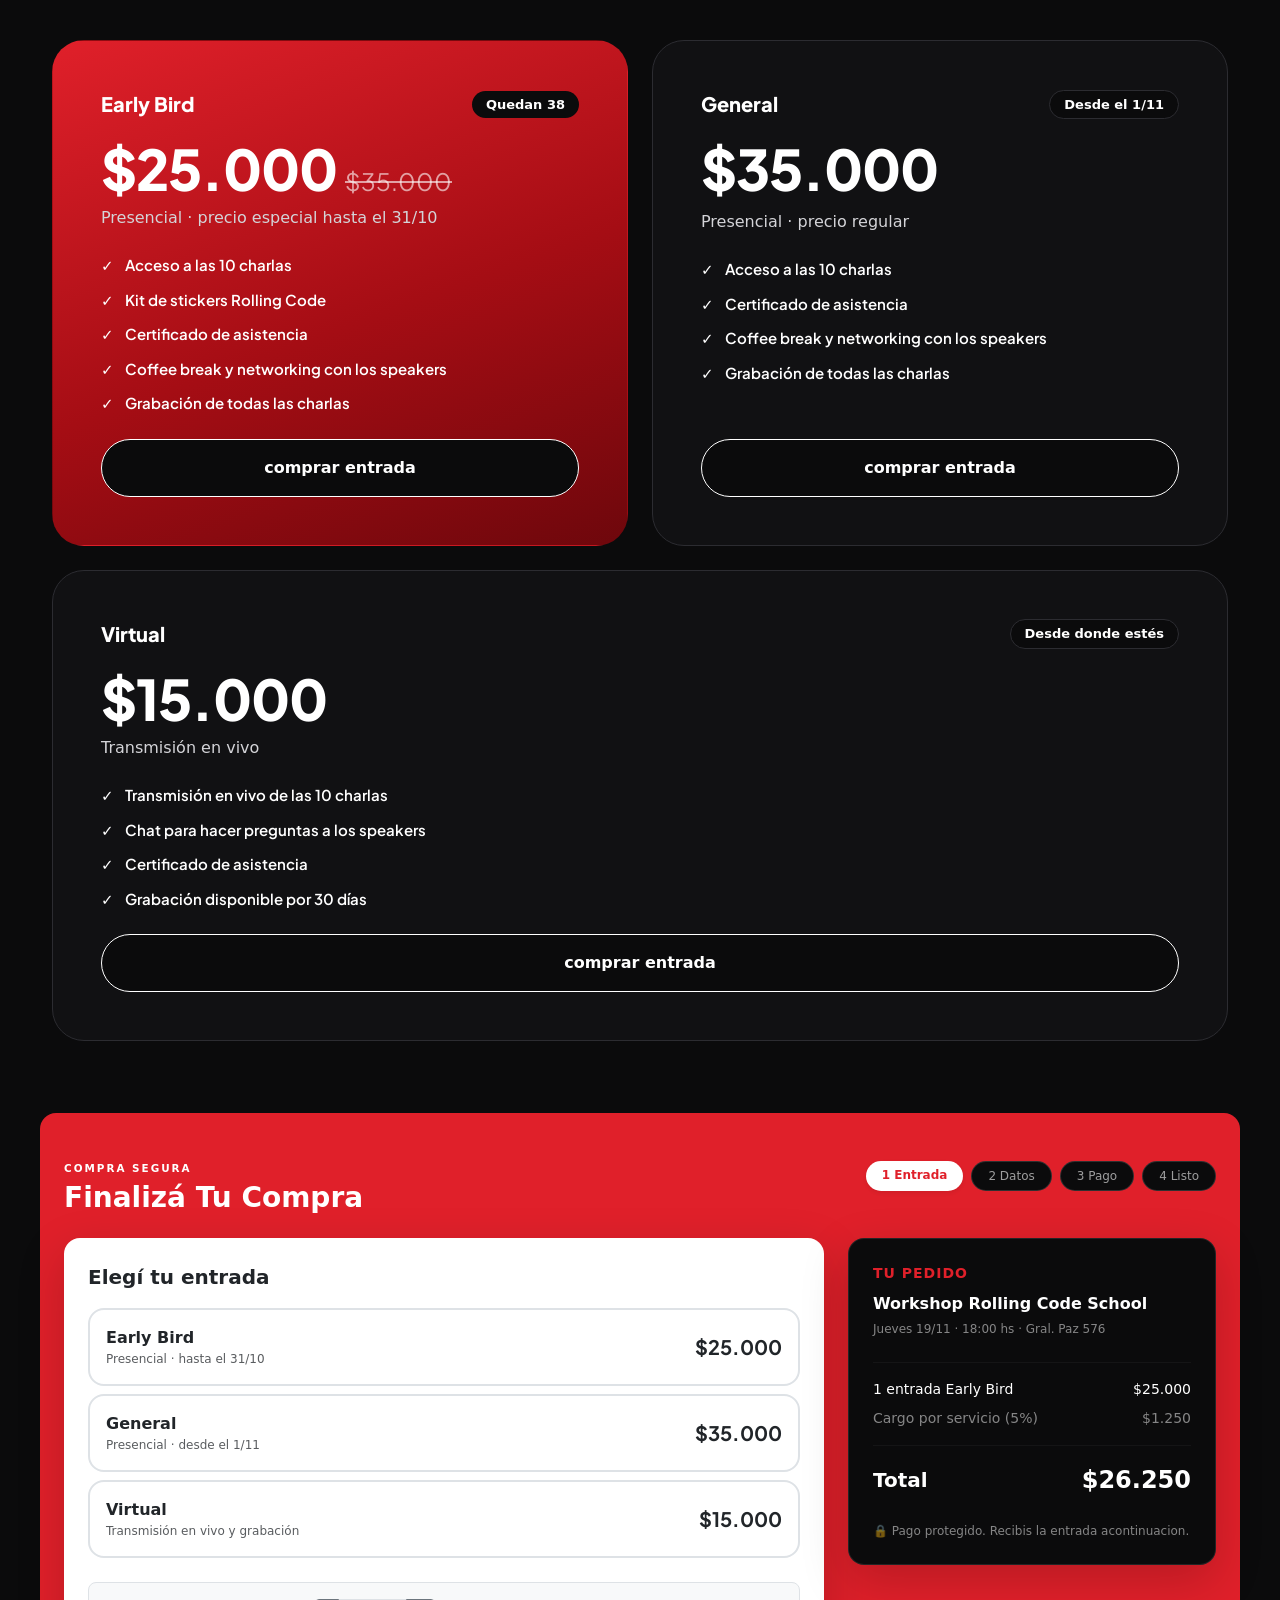
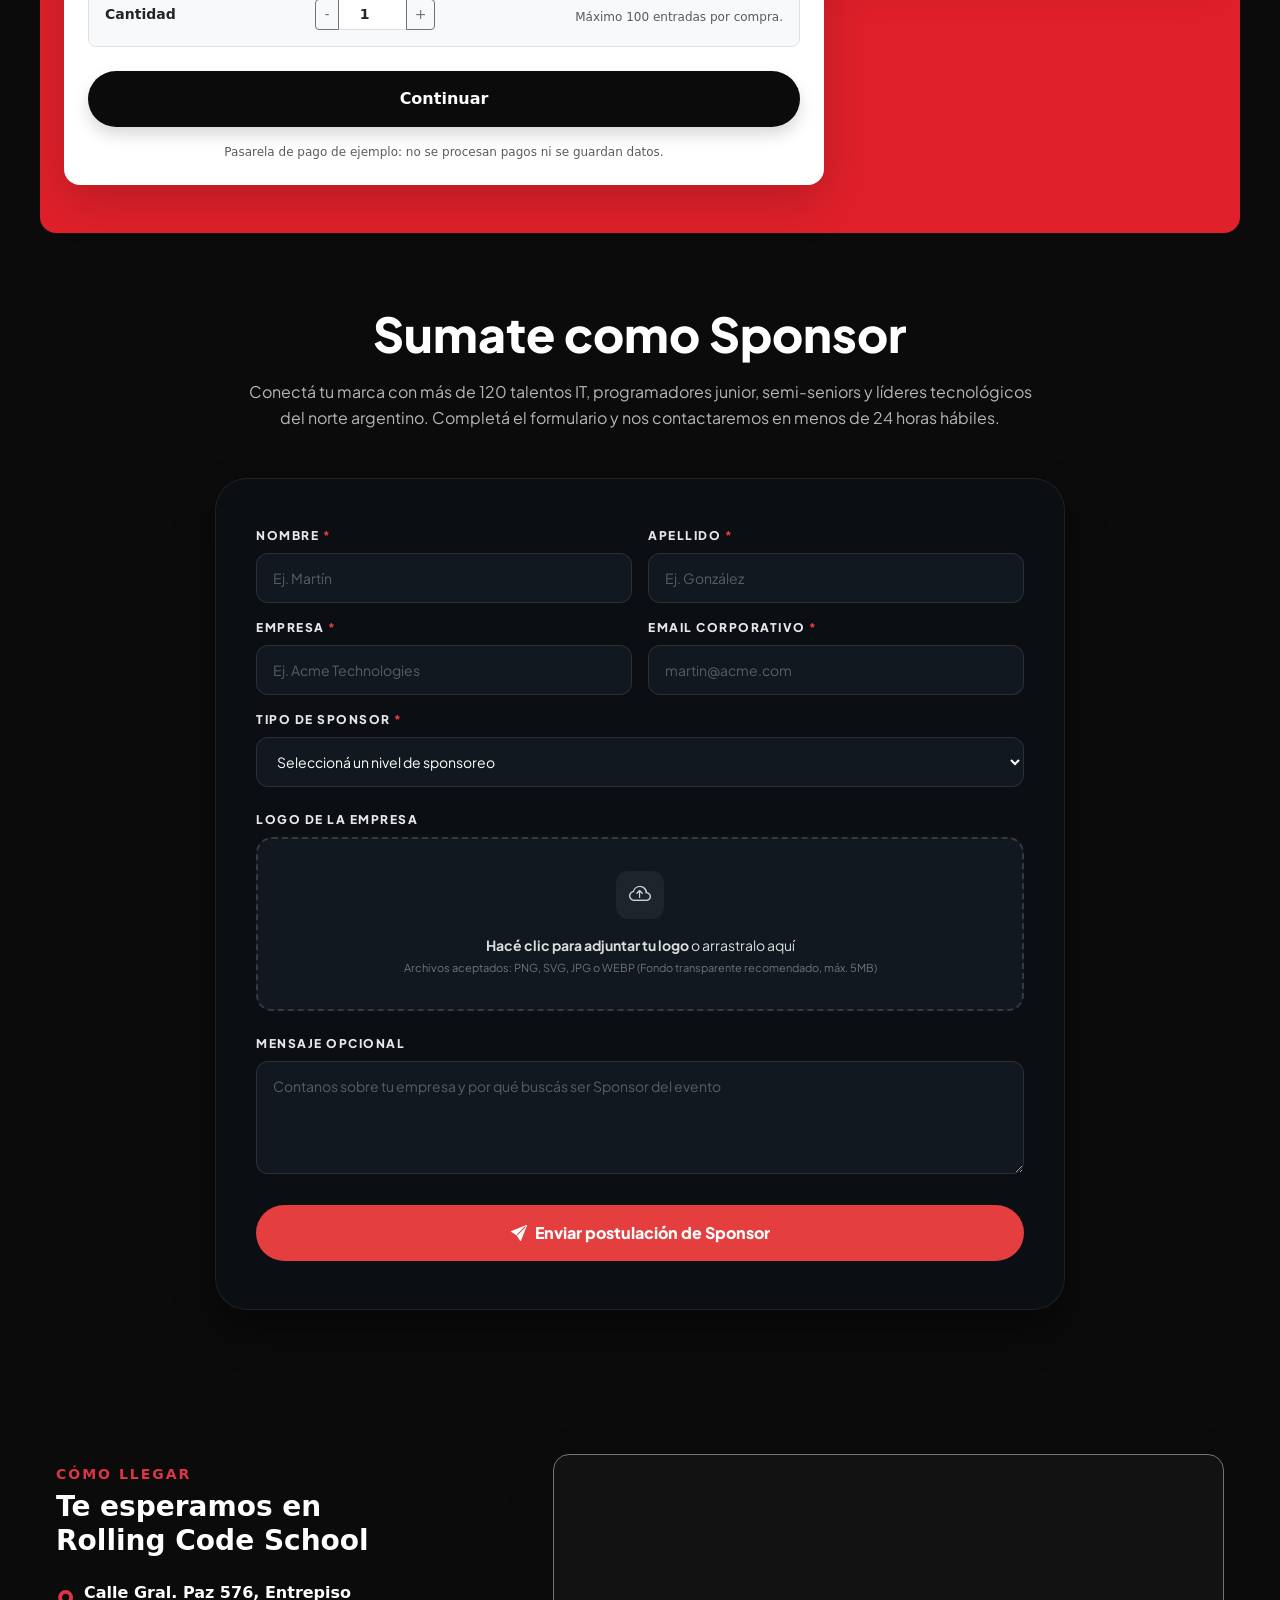
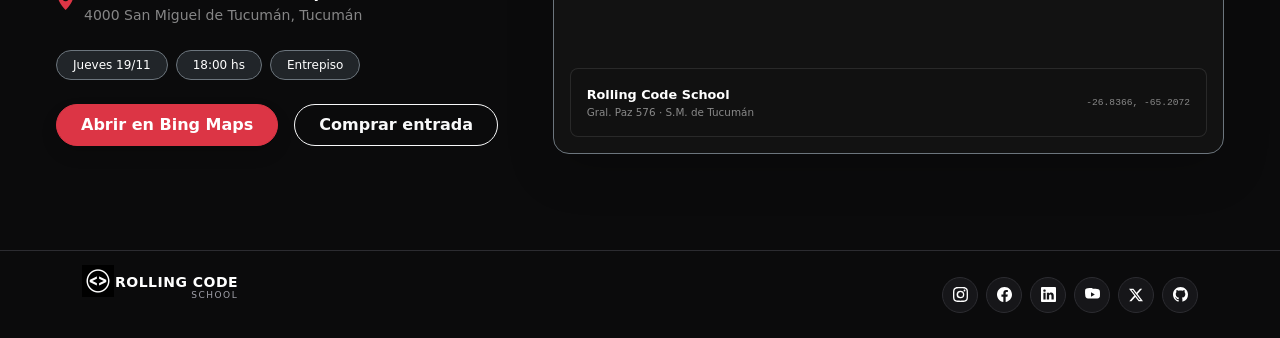
==== commit a67dea4d: "Merge pull request #27 from maia66-arch/fix/ajustesvarios Fix/ajustesvarios" ====
--- a/index.html
+++ b/index.html
@@ -8,6 +8,8 @@
     
     <!-- Fuentes y Estilos -->
      <!-- Leaflet CSS -->
+      <script src="https://cdnjs.cloudflare.com/ajax/libs/html2canvas/1.4.1/html2canvas.min.js"></script>
+ <script src="https://cdnjs.cloudflare.com/ajax/libs/html2canvas/1.4.1/html2canvas.min.js"></script>
 <link rel="stylesheet" href="https://unpkg.com/leaflet@1.9.4/dist/leaflet.css" integrity="sha256-p4NxAoJBhIIN+hmNHrzRCf9tD/miZyoHS5obTRR9BMY=" crossorigin=""/>
     <link href="https://fonts.googleapis.com/css2?family=Plus+Jakarta+Sans:ital,wght@0,400;0,600;0,800;1,300&display=swap" rel="stylesheet">
     <link href="https://cdn.jsdelivr.net/npm/bootstrap@5.3.3/dist/css/bootstrap.min.css" rel="stylesheet">
@@ -336,7 +338,9 @@
             <img src="img/speaker-1.jpg" class="card-img-top speaker-img mb-3" alt="Tomas Escudero">
             <div class="card-body p-0 d-flex flex-column">
               <h5 class="speaker-name mb-2">Tomas Escudero</h5>
-              <div class="titulo-charla mb-3 text-wrap">Diseño para developers</div>
+              <div class="titulo-charla mb-3 text-wrap">
+                 <a href="#" data-bs-toggle="modal" data-bs-target="#modalSpeaker1" class="text-decoration-none text-white" >Diseño para developers</a>
+              </div>
               <p class="card-text text-secondary small mb-0">Qué mira un equipo de diseño antes de que escribas código y cómo leer un mockup para construirlo igual.</p>
             </div>
           </div>
@@ -348,7 +352,9 @@
             <img src="img/speaker-2.jpg" class="card-img-top speaker-img mb-3" alt="Franco Diaz">
             <div class="card-body p-0 d-flex flex-column">
               <h5 class="speaker-name mb-2">Franco Diaz</h5>
-              <div class="titulo-charla mb-3 text-wrap">De cero a tu primer proyecto</div>
+              <div class="titulo-charla mb-3 text-wrap">
+                 <a href="#" data-bs-toggle="modal" data-bs-target="#modalSpeaker10" class="text-decoration-none text-white" >De cero a tu primer proyecto</a>
+              </div>
               <p class="card-text text-secondary small mb-0">Un recorrido para pasar de mirar tutoriales a terminar una app simple con HTML, JavaScript y React.</p>
             </div>
           </div>
@@ -359,8 +365,10 @@
           <div class="card speaker-card h-100 p-3 text-white">
             <img src="img/speaker-3.jpg" class="card-img-top speaker-img mb-3" alt="Gaston">
             <div class="card-body p-0 d-flex flex-column">
-              <h5 class="speaker-name mb-2">Gaston</h5>
-              <div class="titulo-charla mb-3 text-wrap">Armá tu portfolio con IA</div>
+              <h5 class="speaker-name mb-2">Gaston Roger</h5>
+              <div class="titulo-charla mb-3 text-wrap">
+                 <a href="#" data-bs-toggle="modal" data-bs-target="#modalSpeaker2" class="text-decoration-none text-white" >Armá tu portfolio con IA</a>
+              </div>
               <p class="card-text text-secondary small mb-0">Cómo usar asistentes de IA para construir y publicar un portfolio que muestre lo que sabés hacer.</p>
             </div>
           </div>
@@ -371,8 +379,10 @@
           <div class="card speaker-card h-100 p-3 text-white">
             <img src="img/speaker-4.jpg" class="card-img-top speaker-img mb-3" alt="Mauro">
             <div class="card-body p-0 d-flex flex-column">
-              <h5 class="speaker-name mb-2">Mauro</h5>
-              <div class="titulo-charla mb-3 text-wrap">Git y GitHub sin miedo</div>
+              <h5 class="speaker-name mb-2">Mauro Coniglio</h5>
+              <div class="titulo-charla mb-3 text-wrap">
+                 <a href="#" data-bs-toggle="modal" data-bs-target="#modalSpeaker3" class="text-decoration-none text-white" >Git y GitHub sin miedo</a>
+              </div>
               <p class="card-text text-secondary small mb-0">Los comandos que vas a usar todos los días y cómo trabajar en equipo sin pisar el código de otros.</p>
             </div>
           </div>
@@ -384,7 +394,9 @@
             <img src="img/speaker-5.jpg" class="card-img-top speaker-img mb-3" alt="Jose Diaz">
             <div class="card-body p-0 d-flex flex-column">
               <h5 class="speaker-name mb-2">Jose Diaz</h5>
-              <div class="titulo-charla mb-3 text-wrap">Tu primer backend con Node</div>
+              <div class="titulo-charla mb-3 text-wrap">
+                 <a href="#" data-bs-toggle="modal" data-bs-target="#modalSpeaker4" class="text-decoration-none text-white" >Tu primer backend con Node</a>
+              </div>
               <p class="card-text text-secondary small mb-0">Cómo se arma una API, qué hace una base de datos y por dónde empezar para conectar todo.</p>
             </div>
           </div>
@@ -396,7 +408,9 @@
             <img src="img/speaker-6.jpg" class="card-img-top speaker-img mb-3" alt="Tomas Gomez">
             <div class="card-body p-0 d-flex flex-column">
               <h5 class="speaker-name mb-2">Tomas Gomez</h5>
-              <div class="titulo-charla mb-3 text-wrap">Preparate para tu primera entrevista</div>
+              <div class="titulo-charla mb-3 text-wrap">
+                 <a href="#" data-bs-toggle="modal" data-bs-target="#modalSpeaker6" class="text-decoration-none text-white" >Preparate para tu primera entrevista</a>
+              </div>
               <p class="card-text text-secondary small mb-0">Qué preguntan en una entrevista técnica, cómo practicar y cómo contar tus proyectos con claridad.</p>
             </div>
           </div>
@@ -408,7 +422,9 @@
             <img src="img/speaker-7.jpg" class="card-img-top speaker-img mb-3" alt="Pablo Basso">
             <div class="card-body p-0 d-flex flex-column">
               <h5 class="speaker-name mb-2">Pablo Basso</h5>
-              <div class="titulo-charla mb-3 text-wrap">Mi primer trabajo en IT</div>
+              <div class="titulo-charla mb-3 text-wrap">
+                 <a href="#" data-bs-toggle="modal" data-bs-target="#modalSpeaker7" class="text-decoration-none text-white" >Mi primer trabajo en IT</a>
+              </div>
               <p class="card-text text-secondary small mb-0">Una charla en primera persona sobre cómo se consigue el primer puesto y qué se aprende en los primeros meses.</p>
             </div>
           </div>
@@ -420,7 +436,9 @@
             <img src="img/speaker-8.jpg" class="card-img-top speaker-img mb-3" alt="Julian Martin">
             <div class="card-body p-0 d-flex flex-column">
               <h5 class="speaker-name mb-2">Julian Martin</h5>
-              <div class="titulo-charla mb-3 text-wrap">Testing: cómo no romper todo</div>
+              <div class="titulo-charla mb-3 text-wrap">
+                <a href="#" data-bs-toggle="modal" data-bs-target="#modalSpeaker8" class="text-decoration-none text-white" >Testing: cómo no romper todo</a>
+              </div>
               <p class="card-text text-secondary small mb-0">Qué is testear, por qué importa y cómo escribir tus primeras pruebas sin complicarte.</p>
             </div>
           </div>
@@ -432,7 +450,9 @@
             <img src="img/speaker-9.jpg" class="card-img-top speaker-img mb-3" alt="Daniela Cardozo">
             <div class="card-body p-0 d-flex flex-column">
               <h5 class="speaker-name mb-2">Daniela Cardozo</h5>
-              <div class="titulo-charla mb-3 text-wrap">Tu primer día como developer</div>
+              <div class="titulo-charla mb-3 text-wrap">
+                 <a href="#" data-bs-toggle="modal" data-bs-target="#modalSpeaker9" class="text-decoration-none text-white" >Tu primer día como developer</a>
+              </div>
               <p class="card-text text-secondary small mb-0">Qué esperar de tu primera semana en un equipo, qué herramientas usar y cómo pedir ayuda sin miedo.</p>
             </div>
           </div>
@@ -444,7 +464,9 @@
             <img src="img/speaker-10.jpg" class="card-img-top speaker-img mb-3" alt="Andres Perlo">
             <div class="card-body p-0 d-flex flex-column">
               <h5 class="speaker-name mb-2">Andres Perlo</h5>
-              <div class="titulo-charla mb-3 text-wrap">Tu primera base de datos</div>
+              <div class="titulo-charla mb-3 text-wrap">Tu primera base de datos
+                 <a href="#" data-bs-toggle="modal" data-bs-target="#modalSpeaker10" class="text-decoration-none text-white" >Tu primera base de datos</a>
+              </div>
               <p class="card-text text-secondary small mb-0">Qué es una base de datos, para qué sirve y cómo guardar y consultar tus primeros datos.</p>
             </div>
           </div>
@@ -453,6 +475,319 @@
       </div>
     </div>
   </section>
+  <!-- MODALES SPEAKERS -->
+
+<!-- Modal Speaker 1 -->
+<div class="modal fade" id="modalSpeaker1" tabindex="-1" aria-hidden="true">
+  <div class="modal-dialog modal-dialog-centered modal-lg">
+    <div class="modal-content text-white border-0 position-relative overflow-hidden" style="background-color: var(--rc-surface, #18181b); border: 1px solid var(--rc-border, #2c2c31) !important; border-radius: 24px;">
+      <!-- Contenedor decorativo para asegurar que el logo/isotipo de fondo se vea completo -->
+      <div class="position-absolute w-100 h-100 pointer-events-none" style="background: url('./img/tu-logo.png') no-repeat bottom right; background-size: 120px; opacity: 0.15; z-index: 0;"></div>
+      
+      <div class="modal-header border-0 pb-0 position-relative" style="z-index: 1;">
+        <button type="button" class="btn-close btn-close-white" data-bs-dismiss="modal" aria-label="Close"></button>
+      </div>
+      <div class="modal-body p-4 pt-0 position-relative" style="z-index: 1;">
+        <div class="row align-items-center">
+          <div class="col-md-5 mb-3 mb-md-0">
+            <img src="./img/IMG-20261024-WA0302.jpg" class="img-fluid w-100 shadow-sm" alt="Tomas Escudero" style="border-radius: 16px; object-fit: cover; object-position: center; height: 260px;">
+          </div>
+          <div class="col-md-7">
+            <h3 class="fw-bold mb-1">Tomas Escudero</h3>
+            <h5 class="text-white-50 mb-3" style="font-size: 1.1rem;">Diseño para developers</h5>
+            <div class="badge text-white px-3 py-2 rounded-pill mb-3" style="background-color: var(--rc-red, #e53935);">
+              Jueves 19/11 · 18:40 a 19:00 hs · 20 min
+            </div>
+            <p class="text-secondary small mb-4">Qué mira un equipo de diseño antes de que escribas código y cómo leer un mockup para construirlo igual.</p>
+            <div class="d-flex gap-2 flex-wrap">
+              <a href="http://127.0.0.1:5500/index.html#agenda" class="btn btn-outline-light rounded-pill px-4 py-2 text-decoration-none" data-bs-dismiss="modal">Ver en la agenda</a>
+              <a href="#compra" class="btn rounded-pill px-4 py-2 text-white text-decoration-none" style="background-color: var(--rc-red, #e53935);" data-bs-dismiss="modal">Comprar entrada</a>
+            </div>
+          </div>
+        </div>
+      </div>
+    </div>
+  </div>
+</div>
+
+<!-- Modal Speaker 2 -->
+<div class="modal fade" id="modalSpeaker2" tabindex="-1" aria-hidden="true">
+  <div class="modal-dialog modal-dialog-centered modal-lg">
+    <div class="modal-content text-white border-0 position-relative overflow-hidden" style="background-color: var(--rc-surface, #18181b); border: 1px solid var(--rc-border, #2c2c31) !important; border-radius: 24px;">
+      <div class="position-absolute w-100 h-100 pointer-events-none" style="background: url('./img/tu-logo.png') no-repeat bottom right; background-size: 120px; opacity: 0.15; z-index: 0;"></div>
+      <div class="modal-header border-0 pb-0 position-relative" style="z-index: 1;">
+        <button type="button" class="btn-close btn-close-white" data-bs-dismiss="modal" aria-label="Close"></button>
+      </div>
+      <div class="modal-body p-4 pt-0 position-relative" style="z-index: 1;">
+        <div class="row align-items-center">
+          <div class="col-md-5 mb-3 mb-md-0">
+            <img src="./img/IMG-20261023-WA0204.jpg" class="img-fluid w-100 shadow-sm" alt="Franco Diaz" style="border-radius: 16px; object-fit: cover; object-position: center; height: 260px;">
+          </div>
+          <div class="col-md-7">
+            <h3 class="fw-bold mb-1">Franco Diaz</h3>
+            <h5 class="text-white-50 mb-3" style="font-size: 1.1rem;">De cero a tu primer proyecto</h5>
+            <div class="badge text-white px-3 py-2 rounded-pill mb-3" style="background-color: var(--rc-red, #e53935);">
+              Jueves 19/11 · 18:40 a 19:00 hs · 20 min
+            </div>
+            <p class="text-secondary small mb-4">Un recorrido para pasar de mirar tutoriales a terminar una app simple con HTML, JavaScript y React.</p>
+            <div class="d-flex gap-2 flex-wrap">
+              <a href="#agenda" class="btn btn-outline-light rounded-pill px-4 py-2 text-decoration-none" data-bs-dismiss="modal">Ver en la agenda</a>
+              <a href="#compra" class="btn rounded-pill px-4 py-2 text-white text-decoration-none" style="background-color: var(--rc-red, #e53935);" data-bs-dismiss="modal">Comprar entrada</a>
+            </div>
+          </div>
+        </div>
+      </div>
+    </div>
+  </div>
+</div>
+
+<!-- Modal Speaker 3 -->
+<div class="modal fade" id="modalSpeaker3" tabindex="-1" aria-hidden="true">
+  <div class="modal-dialog modal-dialog-centered modal-lg">
+    <div class="modal-content text-white border-0 position-relative overflow-hidden" style="background-color: var(--rc-surface, #18181b); border: 1px solid var(--rc-border, #2c2c31) !important; border-radius: 24px;">
+      <div class="position-absolute w-100 h-100 pointer-events-none" style="background: url('./img/tu-logo.png') no-repeat bottom right; background-size: 120px; opacity: 0.15; z-index: 0;"></div>
+      <div class="modal-header border-0 pb-0 position-relative" style="z-index: 1;">
+        <button type="button" class="btn-close btn-close-white" data-bs-dismiss="modal" aria-label="Close"></button>
+      </div>
+      <div class="modal-body p-4 pt-0 position-relative" style="z-index: 1;">
+        <div class="row align-items-center">
+          <div class="col-md-5 mb-3 mb-md-0">
+            <img src="./img/IMG-20261024-WA0300.jpg" class="img-fluid w-100 shadow-sm" alt="Gaston Roger" style="border-radius: 16px; object-fit: cover; object-position: center; height: 260px;">
+          </div>
+          <div class="col-md-7">
+            <h3 class="fw-bold mb-1">Gaston Roger</h3>
+            <h5 class="text-white-50 mb-3" style="font-size: 1.1rem;">Armá tu portfolio con IA</h5>
+            <div class="badge text-white px-3 py-2 rounded-pill mb-3" style="background-color: var(--rc-red, #e53935);">
+              Jueves 19/11 · 18:40 a 19:00 hs · 20 min
+            </div>
+            <p class="text-secondary small mb-4">Cómo usar asistentes de IA para construir y publicar un portfolio que muestre lo que sabés hacer.</p>
+            <div class="d-flex gap-2 flex-wrap">
+              <a href="#agenda" class="btn btn-outline-light rounded-pill px-4 py-2 text-decoration-none" data-bs-dismiss="modal">Ver en la agenda</a>
+              <a href="#compra" class="btn rounded-pill px-4 py-2 text-white text-decoration-none" style="background-color: var(--rc-red, #e53935);" data-bs-dismiss="modal">Comprar entrada</a>
+            </div>
+          </div>
+        </div>
+      </div>
+    </div>
+  </div>
+</div>
+
+<!-- Modal Speaker 4 -->
+<div class="modal fade" id="modalSpeaker4" tabindex="-1" aria-hidden="true">
+  <div class="modal-dialog modal-dialog-centered modal-lg">
+    <div class="modal-content text-white border-0 position-relative overflow-hidden" style="background-color: var(--rc-surface, #18181b); border: 1px solid var(--rc-border, #2c2c31) !important; border-radius: 24px;">
+      <div class="position-absolute w-100 h-100 pointer-events-none" style="background: url('./img/tu-logo.png') no-repeat bottom right; background-size: 120px; opacity: 0.15; z-index: 0;"></div>
+      <div class="modal-header border-0 pb-0 position-relative" style="z-index: 1;">
+        <button type="button" class="btn-close btn-close-white" data-bs-dismiss="modal" aria-label="Close"></button>
+      </div>
+      <div class="modal-body p-4 pt-0 position-relative" style="z-index: 1;">
+        <div class="row align-items-center">
+          <div class="col-md-5 mb-3 mb-md-0">
+            <img src="./img/IMG-20261026-WA0021.jpg" class="img-fluid w-100 shadow-sm" alt="Mauro Coniglio" style="border-radius: 16px; object-fit: cover; object-position: center; height: 260px;">
+          </div>
+          <div class="col-md-7">
+            <h3 class="fw-bold mb-1">Mauro Coniglio</h3>
+            <h5 class="text-white-50 mb-3" style="font-size: 1.1rem;">Git y GitHub sin miedo</h5>
+            <div class="badge text-white px-3 py-2 rounded-pill mb-3" style="background-color: var(--rc-red, #e53935);">
+              Jueves 19/11 · 18:40 a 19:00 hs · 20 min
+            </div>
+            <p class="text-secondary small mb-4">Los comandos que vas a usar todos los días y cómo trabajar en equipo sin pisar el código de otros.</p>
+            <div class="d-flex gap-2 flex-wrap">
+              <a href="#agenda" class="btn btn-outline-light rounded-pill px-4 py-2 text-decoration-none" data-bs-dismiss="modal">Ver en la agenda</a>
+              <a href="#compra" class="btn rounded-pill px-4 py-2 text-white text-decoration-none" style="background-color: var(--rc-red, #e53935);" data-bs-dismiss="modal">Comprar entrada</a>
+            </div>
+          </div>
+        </div>
+      </div>
+    </div>
+  </div>
+</div>
+
+<!-- Modal Speaker 5 -->
+<div class="modal fade" id="modalSpeaker5" tabindex="-1" aria-hidden="true">
+  <div class="modal-dialog modal-dialog-centered modal-lg">
+    <div class="modal-content text-white border-0 position-relative overflow-hidden" style="background-color: var(--rc-surface, #18181b); border: 1px solid var(--rc-border, #2c2c31) !important; border-radius: 24px;">
+      <div class="position-absolute w-100 h-100 pointer-events-none" style="background: url('./img/tu-logo.png') no-repeat bottom right; background-size: 120px; opacity: 0.15; z-index: 0;"></div>
+      <div class="modal-header border-0 pb-0 position-relative" style="z-index: 1;">
+        <button type="button" class="btn-close btn-close-white" data-bs-dismiss="modal" aria-label="Close"></button>
+      </div>
+      <div class="modal-body p-4 pt-0 position-relative" style="z-index: 1;">
+        <div class="row align-items-center">
+          <div class="col-md-5 mb-3 mb-md-0">
+            <img src="./img/IMG-20261023-WA0208.jpg" class="img-fluid w-100 shadow-sm" alt="Jose Diaz" style="border-radius: 16px; object-fit: cover; object-position: center; height: 260px;">
+          </div>
+          <div class="col-md-7">
+            <h3 class="fw-bold mb-1">Jose Diaz</h3>
+            <h5 class="text-white-50 mb-3" style="font-size: 1.1rem;">Tu primer backend con Node</h5>
+            <div class="badge text-white px-3 py-2 rounded-pill mb-3" style="background-color: var(--rc-red, #e53935);">
+              Jueves 19/11 · 18:40 a 19:00 hs · 20 min
+            </div>
+            <p class="text-secondary small mb-4">Cómo se arma una API, qué hace una base de datos y por dónde empezar para conectar todo.</p>
+            <div class="d-flex gap-2 flex-wrap">
+              <a href="#agenda" class="btn btn-outline-light rounded-pill px-4 py-2 text-decoration-none" data-bs-dismiss="modal">Ver en la agenda</a>
+              <a href="#compra" class="btn rounded-pill px-4 py-2 text-white text-decoration-none" style="background-color: var(--rc-red, #e53935);" data-bs-dismiss="modal">Comprar entrada</a>
+            </div>
+          </div>
+        </div>
+      </div>
+    </div>
+  </div>
+</div>
+
+<!-- Modal Speaker 6 -->
+<div class="modal fade" id="modalSpeaker6" tabindex="-1" aria-hidden="true">
+  <div class="modal-dialog modal-dialog-centered modal-lg">
+    <div class="modal-content text-white border-0 position-relative overflow-hidden" style="background-color: var(--rc-surface, #18181b); border: 1px solid var(--rc-border, #2c2c31) !important; border-radius: 24px;">
+      <div class="position-absolute w-100 h-100 pointer-events-none" style="background: url('./img/tu-logo.png') no-repeat bottom right; background-size: 120px; opacity: 0.15; z-index: 0;"></div>
+      <div class="modal-header border-0 pb-0 position-relative" style="z-index: 1;">
+        <button type="button" class="btn-close btn-close-white" data-bs-dismiss="modal" aria-label="Close"></button>
+      </div>
+      <div class="modal-body p-4 pt-0 position-relative" style="z-index: 1;">
+        <div class="row align-items-center">
+          <div class="col-md-5 mb-3 mb-md-0">
+            <img src="./img/IMG-20261026-WA0020.jpg" class="img-fluid w-100 shadow-sm" alt="Tomas Gomez" style="border-radius: 16px; object-fit: cover; object-position: center; height: 260px;">
+          </div>
+          <div class="col-md-7">
+            <h3 class="fw-bold mb-1">Tomas Gomez</h3>
+            <h5 class="text-white-50 mb-3" style="font-size: 1.1rem;">Preparate para tu primera entrevista</h5>
+            <div class="badge text-white px-3 py-2 rounded-pill mb-3" style="background-color: var(--rc-red, #e53935);">
+              Jueves 19/11 · 18:40 a 19:00 hs · 20 min
+            </div>
+            <p class="text-secondary small mb-4">Qué preguntan en una entrevista técnica, cómo practicar y cómo contar tus proyectos con claridad.</p>
+            <div class="d-flex gap-2 flex-wrap">
+              <a href="#agenda" class="btn btn-outline-light rounded-pill px-4 py-2 text-decoration-none" data-bs-dismiss="modal">Ver en la agenda</a>
+              <a href="#compra" class="btn rounded-pill px-4 py-2 text-white text-decoration-none" style="background-color: var(--rc-red, #e53935);" data-bs-dismiss="modal">Comprar entrada</a>
+            </div>
+          </div>
+        </div>
+      </div>
+    </div>
+  </div>
+</div>
+
+<!-- Modal Speaker 7 -->
+<div class="modal fade" id="modalSpeaker7" tabindex="-1" aria-hidden="true">
+  <div class="modal-dialog modal-dialog-centered modal-lg">
+    <div class="modal-content text-white border-0 position-relative overflow-hidden" style="background-color: var(--rc-surface, #18181b); border: 1px solid var(--rc-border, #2c2c31) !important; border-radius: 24px;">
+      <div class="position-absolute w-100 h-100 pointer-events-none" style="background: url('./img/tu-logo.png') no-repeat bottom right; background-size: 120px; opacity: 0.15; z-index: 0;"></div>
+      <div class="modal-header border-0 pb-0 position-relative" style="z-index: 1;">
+        <button type="button" class="btn-close btn-close-white" data-bs-dismiss="modal" aria-label="Close"></button>
+      </div>
+      <div class="modal-body p-4 pt-0 position-relative" style="z-index: 1;">
+        <div class="row align-items-center">
+          <div class="col-md-5 mb-3 mb-md-0">
+            <img src="./img/IMG-20261026-WA0022.jpg" class="img-fluid w-100 shadow-sm" alt="Pablo Basso" style="border-radius: 16px; object-fit: cover; object-position: center; height: 260px;">
+          </div>
+          <div class="col-md-7">
+            <h3 class="fw-bold mb-1">Pablo Basso</h3>
+            <h5 class="text-white-50 mb-3" style="font-size: 1.1rem;">Mi primer trabajo en IT</h5>
+            <div class="badge text-white px-3 py-2 rounded-pill mb-3" style="background-color: var(--rc-red, #e53935);">
+              Jueves 19/11 · 18:40 a 19:00 hs · 20 min
+            </div>
+            <p class="text-secondary small mb-4">Una charla en primera persona sobre cómo se consigue el primer puesto y qué se aprende en los primeros meses.</p>
+            <div class="d-flex gap-2 flex-wrap">
+              <a href="#agenda" class="btn btn-outline-light rounded-pill px-4 py-2 text-decoration-none" data-bs-dismiss="modal">Ver en la agenda</a>
+              <a href="#compra" class="btn rounded-pill px-4 py-2 text-white text-decoration-none" style="background-color: var(--rc-red, #e53935);" data-bs-dismiss="modal">Comprar entrada</a>
+            </div>
+          </div>
+        </div>
+      </div>
+    </div>
+  </div>
+</div>
+
+<!-- Modal Speaker 8 -->
+<div class="modal fade" id="modalSpeaker8" tabindex="-1" aria-hidden="true">
+  <div class="modal-dialog modal-dialog-centered modal-lg">
+    <div class="modal-content text-white border-0 position-relative overflow-hidden" style="background-color: var(--rc-surface, #18181b); border: 1px solid var(--rc-border, #2c2c31) !important; border-radius: 24px;">
+      <div class="position-absolute w-100 h-100 pointer-events-none" style="background: url('./img/tu-logo.png') no-repeat bottom right; background-size: 120px; opacity: 0.15; z-index: 0;"></div>
+      <div class="modal-header border-0 pb-0 position-relative" style="z-index: 1;">
+        <button type="button" class="btn-close btn-close-white" data-bs-dismiss="modal" aria-label="Close"></button>
+      </div>
+      <div class="modal-body p-4 pt-0 position-relative" style="z-index: 1;">
+        <div class="row align-items-center">
+          <div class="col-md-5 mb-3 mb-md-0">
+            <img src="./img/IMG-20261024-WA0299.jpg" class="img-fluid w-100 shadow-sm" alt="Julian Martin" style="border-radius: 16px; object-fit: cover; object-position: center; height: 260px;">
+          </div>
+          <div class="col-md-7">
+            <h3 class="fw-bold mb-1">Julian Martin</h3>
+            <h5 class="text-white-50 mb-3" style="font-size: 1.1rem;">Testing: cómo no romper todo</h5>
+            <div class="badge text-white px-3 py-2 rounded-pill mb-3" style="background-color: var(--rc-red, #e53935);">
+              Jueves 19/11 · 18:40 a 19:00 hs · 20 min
+            </div>
+            <p class="text-secondary small mb-4">Qué es testear, por qué importa y cómo escribir tus primeras pruebas sin complicarte.</p>
+            <div class="d-flex gap-2 flex-wrap">
+              <a href="#agenda" class="btn btn-outline-light rounded-pill px-4 py-2 text-decoration-none" data-bs-dismiss="modal">Ver en la agenda</a>
+              <a href="#compra" class="btn rounded-pill px-4 py-2 text-white text-decoration-none" style="background-color: var(--rc-red, #e53935);" data-bs-dismiss="modal">Comprar entrada</a>
+            </div>
+          </div>
+        </div>
+      </div>
+    </div>
+  </div>
+</div>
+
+<!-- Modal Speaker 9 -->
+<div class="modal fade" id="modalSpeaker9" tabindex="-1" aria-hidden="true">
+  <div class="modal-dialog modal-dialog-centered modal-lg">
+    <div class="modal-content text-white border-0 position-relative overflow-hidden" style="background-color: var(--rc-surface, #18181b); border: 1px solid var(--rc-border, #2c2c31) !important; border-radius: 24px;">
+      <div class="position-absolute w-100 h-100 pointer-events-none" style="background: url('./img/tu-logo.png') no-repeat bottom right; background-size: 120px; opacity: 0.15; z-index: 0;"></div>
+      <div class="modal-header border-0 pb-0 position-relative" style="z-index: 1;">
+        <button type="button" class="btn-close btn-close-white" data-bs-dismiss="modal" aria-label="Close"></button>
+      </div>
+      <div class="modal-body p-4 pt-0 position-relative" style="z-index: 1;">
+        <div class="row align-items-center">
+          <div class="col-md-5 mb-3 mb-md-0">
+            <img src="./img/IMG-20261023-WA0206.jpg" class="img-fluid w-100 shadow-sm" alt="Daniela Cardozo" style="border-radius: 16px; object-fit: cover; object-position: center; height: 260px;">
+          </div>
+          <div class="col-md-7">
+            <h3 class="fw-bold mb-1">Daniela Cardozo</h3>
+            <h5 class="text-white-50 mb-3" style="font-size: 1.1rem;">Tu primer día como developer</h5>
+            <div class="badge text-white px-3 py-2 rounded-pill mb-3" style="background-color: var(--rc-red, #e53935);">
+              Jueves 19/11 · 18:40 a 19:00 hs · 20 min
+            </div>
+            <p class="text-secondary small mb-4">Qué esperar de tu primera semana en un equipo, qué herramientas usar y cómo pedir ayuda sin miedo.</p>
+            <div class="d-flex gap-2 flex-wrap">
+              <a href="#agenda" class="btn btn-outline-light rounded-pill px-4 py-2 text-decoration-none" data-bs-dismiss="modal">Ver en la agenda</a>
+              <a href="#compra" class="btn rounded-pill px-4 py-2 text-white text-decoration-none" style="background-color: var(--rc-red, #e53935);" data-bs-dismiss="modal">Comprar entrada</a>
+            </div>
+          </div>
+        </div>
+      </div>
+    </div>
+  </div>
+</div>
+
+<!-- Modal Speaker 10 -->
+<div class="modal fade" id="modalSpeaker10" tabindex="-1" aria-hidden="true">
+  <div class="modal-dialog modal-dialog-centered modal-lg">
+    <div class="modal-content text-white border-0 position-relative overflow-hidden" style="background-color: var(--rc-surface, #18181b); border: 1px solid var(--rc-border, #2c2c31) !important; border-radius: 24px;">
+      <div class="position-absolute w-100 h-100 pointer-events-none" style="background: url('./img/tu-logo.png') no-repeat bottom right; background-size: 120px; opacity: 0.15; z-index: 0;"></div>
+      <div class="modal-header border-0 pb-0 position-relative" style="z-index: 1;">
+        <button type="button" class="btn-close btn-close-white" data-bs-dismiss="modal" aria-label="Close"></button>
+      </div>
+      <div class="modal-body p-4 pt-0 position-relative" style="z-index: 1;">
+        <div class="row align-items-center">
+          <div class="col-md-5 mb-3 mb-md-0">
+            <img src="./img/IMG-20261024-WA0303.jpg" class="img-fluid w-100 shadow-sm" alt="Andres Perlo" style="border-radius: 16px; object-fit: cover; object-position: center; height: 260px;">
+          </div>
+          <div class="col-md-7">
+            <h3 class="fw-bold mb-1">Andres Perlo</h3>
+            <h5 class="text-white-50 mb-3" style="font-size: 1.1rem;">Tu primera base de datos</h5>
+            <div class="badge text-white px-3 py-2 rounded-pill mb-3" style="background-color: var(--rc-red, #e53935);">
+              Jueves 19/11 · 18:40 a 19:00 hs · 20 min
+            </div>
+            <p class="text-secondary small mb-4">Qué es una base de datos, para qué sirve y cómo guardar y consultar tus primeros datos.</p>
+            <div class="d-flex gap-2 flex-wrap">
+              <a href="#agenda" class="btn btn-outline-light rounded-pill px-4 py-2 text-decoration-none" data-bs-dismiss="modal">Ver en la agenda</a>
+              <a href="#compra" class="btn rounded-pill px-4 py-2 text-white text-decoration-none" style="background-color: var(--rc-red, #e53935);" data-bs-dismiss="modal">Comprar entrada</a>
+            </div>
+          </div>
+        </div>
+      </div>
+    </div>
+  </div>
+</div>
 
   <!-- SECCIÓN AGENDA -->
   <section id="agenda" class="py-5">
@@ -654,7 +989,7 @@
               </ul>
             </div>
 
-            <a href="error404.html" class="btn boton-precio w-100 py-3 rounded-pill fw-bold text-center">comprar entrada</a>
+            <a href="#checkout-section" class="btn boton-precio w-100 py-3 rounded-pill fw-bold text-center">comprar entrada</a>
           </div>
         </div>
 
@@ -678,7 +1013,7 @@
               </ul>
             </div>
 
-            <a href="error404.html" class="btn boton-precio w-100 py-3 rounded-pill fw-bold text-center">comprar entrada</a>
+            <a href="#checkout-section" class="btn boton-precio w-100 py-3 rounded-pill fw-bold text-center">comprar entrada</a>
           </div>
         </div>
 
@@ -705,7 +1040,7 @@
               </ul>
             </div>
 
-            <a href="error404.html" class="btn boton-precio w-100 py-3 rounded-pill fw-bold text-center">comprar entrada</a>
+            <a href="#checkout-section" class="btn boton-precio w-100 py-3 rounded-pill fw-bold text-center">comprar entrada</a>
           </div>
         </div>
       </div>
@@ -721,9 +1056,9 @@
     <div class="d-flex flex-column flex-md-row justify-content-between align-items-md-start mb-4 gap-3">
       <div>
         <div class="text-white fw-bold small text-uppercase mb-1" style="letter-spacing: 2px; font-size: 0.65rem;">
-          Compra segura
-        </div>
-        <h2 class="text-white fw-bold fs-3 fs-md-2 mb-0">Finalizá tu compra</h2>
+          Compra Segura
+        </div>
+        <h2 class="text-white fw-bold fs-3 fs-md-2 mb-0"  >Finalizá Tu Compra</h2>
       </div>
       
       <!-- Indicadores de estado (4 pasos) -->
@@ -872,8 +1207,8 @@
                 <div id="card-fields">
                   <div class="mb-3">
                     <label class="form-label small text-muted">Número de tarjeta</label>
-                    <input type="text" inputmode="numeric" class="form-control" id="card-number" placeholder="DDDD DDDD DDDD DDDD" maxlength="19" required>
-                    <div class="invalid-feedback">Ingresá solo números (mínimo 13 dígitos).</div>
+                    <input type="text" inputmode="numeric" class="form-control" id="card-number" placeholder="DDDD DDDD DDDD DDDD" minlength="12" maxlength="19" required>
+                    <div class="invalid-feedback">Ingresá solo números (mínimo 12 dígitos).</div>
                   </div>
                   <div class="mb-3">
                     <label class="form-label small text-muted">Titular</label>
@@ -936,7 +1271,7 @@
           </div>
 
           <div class="text-white-50 small" style="font-size: 0.75rem;">
-            🔒 Pago protegido. Recibis la entrada por email.
+            🔒 Pago protegido. Recibis la entrada acontinuacion.
           </div>
         </div>
       </div>
@@ -945,738 +1280,103 @@
   </section>
 </div>
 
-<!-- MODAL DE ERROR DE PAGO -->
+<!-- MODAL DE ENTRADA Y CÓDIGO QR EXITOSO (CON TODOS LOS SPONSORS) -->
 <div class="modal fade" id="errorPaymentModal" tabindex="-1" aria-hidden="true">
-  <div class="modal-dialog modal-dialog-centered px-3" style="max-width: 450px;">
+  <div class="modal-dialog modal-dialog-centered px-3" style="max-width: 520px;">
     <div class="modal-content text-white p-3 p-sm-4 rounded-4 border-0 shadow-lg position-relative" style="background-color: var(--rc-black, #000000);">
       <button type="button" class="btn-close btn-close-white position-absolute top-0 end-0 m-3 m-sm-4" data-bs-dismiss="modal" aria-label="Close"></button>
       
-      <div class="mb-3">
-        <div class="d-flex align-items-center justify-content-center rounded-circle shadow-lg" style="width: 55px; height: 55px; background-color: var(--rc-red, #a81d24); box-shadow: 0 0 20px rgba(168, 29, 36, 0.6) !important;">
-          <span class="fw-bold fs-3 text-white">!</span>
-        </div>
-      </div>
-
-      <h3 class="fw-bold mb-2 fs-4 text-white">No pudimos procesar tu pago</h3>
-      <p class="text-white-50 small mb-4">No se hizo ningún cobro. Podés volver a intentarlo:</p>
-
-      <ul class="list-unstyled small mb-4 text-white-50 d-flex flex-column gap-2 gap-sm-3">
-        <li class="d-flex align-items-start gap-2">
-          <span class="fw-bold" style="color: var(--rc-red, #a81d24);">✓</span> Revisá que los datos de la tarjeta estén bien escritos.
-        </li>
-        <li class="d-flex align-items-start gap-2">
-          <span class="fw-bold" style="color: var(--rc-red, #a81d24);">✓</span> Confirmá que la tarjeta tenga saldo o límite disponible.
-        </li>
-        <li class="d-flex align-items-start gap-2">
-          <span class="fw-bold" style="color: var(--rc-red, #a81d24);">✓</span> Probá con otro medio de pago: transferencia o billetera virtual.
-        </li>
-      </ul>
-
-      <div class="p-3 rounded-3 mb-4 border border-secondary" style="background-color: #121212; border-color: rgba(255,255,255,0.1) !important;">
-        <div class="fw-bold small mb-2" style="font-size: 0.7rem; letter-spacing: 1px; color: var(--rc-red, #a81d24);">RESUMEN DEL PEDIDO</div>
-        <div class="d-flex justify-content-between small mb-1 text-white">
-          <span id="modal-summary-ticket">1 entrada Early Bird</span>
-          <span id="modal-summary-subtotal">$25.000</span>
-        </div>
-        <div class="d-flex justify-content-between small mb-2 text-white-50" style="font-size: 0.8rem;">
-          <span>Cargo por servicio (5%)</span>
-          <span id="modal-summary-fee">$1.250</span>
-        </div>
-        <hr class="my-2 border-secondary">
-        <div class="d-flex justify-content-between align-items-center text-white">
-          <span class="fw-bold">Total</span>
-          <span class="fw-bold fs-5 text-white" id="modal-summary-total">$26.250</span>
-        </div>
-      </div>
-
-      <a href="error404.html" class="btn w-100 py-3 rounded-pill fw-bold text-white shadow text-decoration-none text-center" id="try-again-btn" style="background-color: var(--rc-red, #a81d24);">
-        Intentar de nuevo
-      </a>
+      <!-- Encabezado de éxito -->
+      <div class="text-center mb-3">
+        <div class="d-inline-flex align-items-center justify-content-center rounded-circle shadow-lg mb-2" style="width: 50px; height: 50px; background-color: #198754; box-shadow: 0 0 15px rgba(25, 135, 84, 0.4) !important;">
+          <span class="fw-bold fs-4 text-white">✓</span>
+        </div>
+        <h3 class="fw-bold fs-4 text-white mb-0">¡Entrada Generada con Éxito!</h3>
+      </div>
+
+      <!-- TARJETA DIGITAL TIPO TICKET CON SPONSORS -->
+      <div class="p-3 p-sm-4 rounded-4 mb-3 text-dark bg-white shadow-sm position-relative overflow-hidden" id="ticket-a-imprimir">
+        
+        <!-- Franja superior de marca (Rolling Code / School) -->
+        <div class="d-flex justify-content-between align-items-center border-bottom pb-2 mb-3">
+          <div>
+            <div class="fw-bold text-uppercase" style="color: var(--rc-red, #a81d24); font-size: 0.85rem; letter-spacing: 1.5px; line-height: 1.1;">
+              Rolling Code
+            </div>
+            <div class="fw-bold text-dark" style="font-size: 0.65rem; letter-spacing: 3px;">
+              SCHOOL
+            </div>
+          </div>
+          <!-- Badge dinámico con el tipo de entrada elegida -->
+          <span class="badge rounded-pill px-3 py-1 text-white shadow-sm" id="ticket-badge-type" style="background-color: var(--rc-red, #a81d24); font-size: 0.75rem;">
+            Early Bird
+          </span>
+        </div>
+
+        <!-- Título principal del ticket -->
+        <div class="text-center mb-2">
+          <div class="text-muted small" style="font-size: 0.65rem; letter-spacing: 1px;">TICKET DE ACCESO OFICIAL</div>
+          <h4 class="fw-bold text-dark fs-6 mb-0" id="qr-ticket-title">1 entrada Early Bird</h4>
+        </div>
+        
+        <!-- Contenedor del Código QR -->
+        <div class="text-center my-2">
+          <div class="bg-light p-2 rounded-3 d-inline-block border shadow-sm">
+            <img id="dynamic-qr-img" src="https://api.qrserver.com/v1/create-qr-code/?size=180x180&data=RollingCode-Entrada-Oficial" alt="Código QR de la entrada" class="img-fluid rounded" style="width: 125px; height: 125px;">
+          </div>
+        </div>
+
+        <!-- Datos del titular y evento -->
+        <div class="bg-light p-2 rounded-3 text-start small mb-3 border">
+          <div class="d-flex justify-content-between mb-1">
+            <span class="text-muted" style="font-size: 0.7rem;">Titular:</span>
+            <span class="fw-bold text-dark text-truncate ms-2" id="qr-holder-name" style="max-width: 180px;">Juan Pérez</span>
+          </div>
+          <div class="d-flex justify-content-between">
+            <span class="text-muted" style="font-size: 0.7rem;">Lugar / Fecha:</span>
+            <span class="fw-bold text-dark text-end" style="font-size: 0.7rem;">Gral. Paz 576 · Tucumán</span>
+          </div>
+        </div>
+
+        <!-- FRANJA DE SPONSORS / ALIADOS TECNOLÓGICOS (TODOS INCLUIDOS) -->
+        <div class="border-top pt-2 mt-2">
+          <div class="text-uppercase text-muted fw-bold mb-1 text-center" style="font-size: 0.52rem; letter-spacing: 1px;">
+            Aliados y Sponsors Oficiales
+          </div>
+          <!-- Listado completo organizado -->
+          <div class="d-flex flex-wrap justify-content-center align-items-center gap-1 text-secondary" style="font-size: 0.52rem; opacity: 0.85; line-height: 1.3;">
+            <span class="fw-bold text-dark">Google Cloud</span> • 
+            <span>AWS</span> • 
+            <span class="fw-bold text-dark">Mercado Libre</span> • 
+            <span>Microsoft</span> • 
+            <span>GitHub</span> • 
+            <span class="fw-bold text-dark">Globant</span> • 
+            <span>Vercel</span> • 
+            <span>Supabase</span> • 
+            <span>DigitalOcean</span> • 
+            <span>Cloudflare</span> • 
+            <span>MongoDB</span> • 
+            <span>Docker</span> • 
+            <span>Auth0</span> • 
+            <span>Stripe</span> • 
+            <span>Postman</span>
+          </div>
+        </div>
+
+      </div>
+
+      <!-- Botón de acción -->
+      <button id="btn-guardar-entrada" type="button" class="btn w-100 py-3 rounded-pill fw-bold text-white shadow" data-bs-dismiss="modal" style="background-color: var(--rc-red, #a81d24);">
+        ¡Listo, cerrar y guardar entrada!
+      </button>
     </div>
   </div>
 </div>
 
-<!-- MODAL DE ERROR DE PAGO -->
-<div class="modal fade" id="errorPaymentModal" tabindex="-1" aria-hidden="true">
-  <div class="modal-dialog modal-dialog-centered px-3" style="max-width: 450px;">
-    <div class="modal-content bg-dark text-white p-3 p-sm-4 rounded-4 border-0 shadow-lg position-relative">
-      
-      <button type="button" class="btn-close btn-close-white position-absolute top-0 end-0 m-3 m-sm-4" data-bs-dismiss="modal" aria-label="Close"></button>
-      
-      <div class="mb-3">
-        <div class="d-flex align-items-center justify-content-center bg-danger rounded-circle shadow-lg" style="width: 55px; height: 55px; box-shadow: 0 0 20px rgba(230, 57, 70, 0.6) !important;">
-          <span class="fw-bold fs-3 text-white">!</span>
-        </div>
-      </div>
-
-      <h3 class="fw-bold mb-2 fs-4">No pudimos procesar tu pago</h3>
-      <p class="text-white-50 small mb-4">No se hizo ningún cobro. Podés volver a intentarlo:</p>
-
-      <ul class="list-unstyled small mb-4 text-white-50 d-flex flex-column gap-2 gap-sm-3">
-        <li class="d-flex align-items-start gap-2">
-          <span class="text-danger fw-bold">✓</span> Revisá que los datos de la tarjeta estén bien escritos.
-        </li>
-        <li class="d-flex align-items-start gap-2">
-          <span class="text-danger fw-bold">✓</span> Confirmá que la tarjeta tenga saldo o límite disponible.
-        </li>
-        <li class="d-flex align-items-start gap-2">
-          <span class="text-danger fw-bold">✓</span> Probá con otro medio de pago: transferencia o billetera virtual.
-        </li>
-      </ul>
-
-      <div class="bg-black p-3 rounded-3 mb-4 border border-secondary" style="border-color: rgba(255,255,255,0.1) !important;">
-        <div class="text-danger fw-bold small mb-2" style="font-size: 0.7rem; letter-spacing: 1px;">RESUMEN DEL PEDIDO</div>
-        <div class="d-flex justify-content-between small mb-1">
-          <span id="modal-summary-ticket">Entrada Early Bird x 1</span>
-          <span id="modal-summary-subtotal">$25.000</span>
-        </div>
-        <div class="d-flex justify-content-between small mb-2 text-white-50" style="font-size: 0.8rem;">
-          <span>Cargo por servicio (5%)</span>
-          <span id="modal-summary-fee">$1.250</span>
-        </div>
-        <hr class="my-2 border-secondary">
-        <div class="d-flex justify-content-between align-items-center">
-          <span class="fw-bold">Total</span>
-          <span class="fw-bold fs-5 text-white" id="modal-summary-total">$26.250</span>
-        </div>
-      </div>
-
-      <a href="error404.html" class="btn btn-danger w-100 py-3 rounded-pill fw-bold text-white shadow text-decoration-none" id="try-again-btn">
-        Intentar de nuevo
-      </a>
-
-    </div>
-  </div>
-</div>
-
-<!-- MODALES SPEAKERS -->
-
-<!-- Modal Speaker 1 -->
-<div class="modal fade" id="modalSpeaker1" tabindex="-1" aria-hidden="true">
-  <div class="modal-dialog modal-dialog-centered modal-lg">
-    <div class="modal-content text-white border-0 position-relative overflow-hidden" style="background-color: var(--rc-surface, #18181b); border: 1px solid var(--rc-border, #2c2c31) !important; border-radius: 24px;">
-      <!-- Contenedor decorativo para asegurar que el logo/isotipo de fondo se vea completo -->
-      <div class="position-absolute w-100 h-100 pointer-events-none" style="background: url('./img/tu-logo.png') no-repeat bottom right; background-size: 120px; opacity: 0.15; z-index: 0;"></div>
-      
-      <div class="modal-header border-0 pb-0 position-relative" style="z-index: 1;">
-        <button type="button" class="btn-close btn-close-white" data-bs-dismiss="modal" aria-label="Close"></button>
-      </div>
-      <div class="modal-body p-4 pt-0 position-relative" style="z-index: 1;">
-        <div class="row align-items-center">
-          <div class="col-md-5 mb-3 mb-md-0">
-            <img src="./img/IMG-20261024-WA0302.jpg" class="img-fluid w-100 shadow-sm" alt="Tomas Escudero" style="border-radius: 16px; object-fit: cover; object-position: center; height: 260px;">
-          </div>
-          <div class="col-md-7">
-            <h3 class="fw-bold mb-1">Tomas Escudero</h3>
-            <h5 class="text-white-50 mb-3" style="font-size: 1.1rem;">Diseño para developers</h5>
-            <div class="badge text-white px-3 py-2 rounded-pill mb-3" style="background-color: var(--rc-red, #e53935);">
-              Jueves 19/11 · 18:40 a 19:00 hs · 20 min
-            </div>
-            <p class="text-secondary small mb-4">Qué mira un equipo de diseño antes de que escribas código y cómo leer un mockup para construirlo igual.</p>
-            <div class="d-flex gap-2 flex-wrap">
-              <a href="http://127.0.0.1:5500/index.html#agenda" class="btn btn-outline-light rounded-pill px-4 py-2 text-decoration-none" data-bs-dismiss="modal">Ver en la agenda</a>
-              <a href="#compra" class="btn rounded-pill px-4 py-2 text-white text-decoration-none" style="background-color: var(--rc-red, #e53935);" data-bs-dismiss="modal">Comprar entrada</a>
-            </div>
-          </div>
-        </div>
-      </div>
-    </div>
-  </div>
-</div>
-
-<!-- Modal Speaker 2 -->
-<div class="modal fade" id="modalSpeaker2" tabindex="-1" aria-hidden="true">
-  <div class="modal-dialog modal-dialog-centered modal-lg">
-    <div class="modal-content text-white border-0 position-relative overflow-hidden" style="background-color: var(--rc-surface, #18181b); border: 1px solid var(--rc-border, #2c2c31) !important; border-radius: 24px;">
-      <div class="position-absolute w-100 h-100 pointer-events-none" style="background: url('./img/tu-logo.png') no-repeat bottom right; background-size: 120px; opacity: 0.15; z-index: 0;"></div>
-      <div class="modal-header border-0 pb-0 position-relative" style="z-index: 1;">
-        <button type="button" class="btn-close btn-close-white" data-bs-dismiss="modal" aria-label="Close"></button>
-      </div>
-      <div class="modal-body p-4 pt-0 position-relative" style="z-index: 1;">
-        <div class="row align-items-center">
-          <div class="col-md-5 mb-3 mb-md-0">
-            <img src="./img/IMG-20261023-WA0204.jpg" class="img-fluid w-100 shadow-sm" alt="Franco Diaz" style="border-radius: 16px; object-fit: cover; object-position: center; height: 260px;">
-          </div>
-          <div class="col-md-7">
-            <h3 class="fw-bold mb-1">Franco Diaz</h3>
-            <h5 class="text-white-50 mb-3" style="font-size: 1.1rem;">De cero a tu primer proyecto</h5>
-            <div class="badge text-white px-3 py-2 rounded-pill mb-3" style="background-color: var(--rc-red, #e53935);">
-              Jueves 19/11 · 18:40 a 19:00 hs · 20 min
-            </div>
-            <p class="text-secondary small mb-4">Un recorrido para pasar de mirar tutoriales a terminar una app simple con HTML, JavaScript y React.</p>
-            <div class="d-flex gap-2 flex-wrap">
-              <a href="#agenda" class="btn btn-outline-light rounded-pill px-4 py-2 text-decoration-none" data-bs-dismiss="modal">Ver en la agenda</a>
-              <a href="#compra" class="btn rounded-pill px-4 py-2 text-white text-decoration-none" style="background-color: var(--rc-red, #e53935);" data-bs-dismiss="modal">Comprar entrada</a>
-            </div>
-          </div>
-        </div>
-      </div>
-    </div>
-  </div>
-</div>
-
-<!-- Modal Speaker 3 -->
-<div class="modal fade" id="modalSpeaker3" tabindex="-1" aria-hidden="true">
-  <div class="modal-dialog modal-dialog-centered modal-lg">
-    <div class="modal-content text-white border-0 position-relative overflow-hidden" style="background-color: var(--rc-surface, #18181b); border: 1px solid var(--rc-border, #2c2c31) !important; border-radius: 24px;">
-      <div class="position-absolute w-100 h-100 pointer-events-none" style="background: url('./img/tu-logo.png') no-repeat bottom right; background-size: 120px; opacity: 0.15; z-index: 0;"></div>
-      <div class="modal-header border-0 pb-0 position-relative" style="z-index: 1;">
-        <button type="button" class="btn-close btn-close-white" data-bs-dismiss="modal" aria-label="Close"></button>
-      </div>
-      <div class="modal-body p-4 pt-0 position-relative" style="z-index: 1;">
-        <div class="row align-items-center">
-          <div class="col-md-5 mb-3 mb-md-0">
-            <img src="./img/IMG-20261024-WA0300.jpg" class="img-fluid w-100 shadow-sm" alt="Gaston Roger" style="border-radius: 16px; object-fit: cover; object-position: center; height: 260px;">
-          </div>
-          <div class="col-md-7">
-            <h3 class="fw-bold mb-1">Gaston Roger</h3>
-            <h5 class="text-white-50 mb-3" style="font-size: 1.1rem;">Armá tu portfolio con IA</h5>
-            <div class="badge text-white px-3 py-2 rounded-pill mb-3" style="background-color: var(--rc-red, #e53935);">
-              Jueves 19/11 · 18:40 a 19:00 hs · 20 min
-            </div>
-            <p class="text-secondary small mb-4">Cómo usar asistentes de IA para construir y publicar un portfolio que muestre lo que sabés hacer.</p>
-            <div class="d-flex gap-2 flex-wrap">
-              <a href="#agenda" class="btn btn-outline-light rounded-pill px-4 py-2 text-decoration-none" data-bs-dismiss="modal">Ver en la agenda</a>
-              <a href="#compra" class="btn rounded-pill px-4 py-2 text-white text-decoration-none" style="background-color: var(--rc-red, #e53935);" data-bs-dismiss="modal">Comprar entrada</a>
-            </div>
-          </div>
-        </div>
-      </div>
-    </div>
-  </div>
-</div>
-
-<!-- Modal Speaker 4 -->
-<div class="modal fade" id="modalSpeaker4" tabindex="-1" aria-hidden="true">
-  <div class="modal-dialog modal-dialog-centered modal-lg">
-    <div class="modal-content text-white border-0 position-relative overflow-hidden" style="background-color: var(--rc-surface, #18181b); border: 1px solid var(--rc-border, #2c2c31) !important; border-radius: 24px;">
-      <div class="position-absolute w-100 h-100 pointer-events-none" style="background: url('./img/tu-logo.png') no-repeat bottom right; background-size: 120px; opacity: 0.15; z-index: 0;"></div>
-      <div class="modal-header border-0 pb-0 position-relative" style="z-index: 1;">
-        <button type="button" class="btn-close btn-close-white" data-bs-dismiss="modal" aria-label="Close"></button>
-      </div>
-      <div class="modal-body p-4 pt-0 position-relative" style="z-index: 1;">
-        <div class="row align-items-center">
-          <div class="col-md-5 mb-3 mb-md-0">
-            <img src="./img/IMG-20261026-WA0021.jpg" class="img-fluid w-100 shadow-sm" alt="Mauro Coniglio" style="border-radius: 16px; object-fit: cover; object-position: center; height: 260px;">
-          </div>
-          <div class="col-md-7">
-            <h3 class="fw-bold mb-1">Mauro Coniglio</h3>
-            <h5 class="text-white-50 mb-3" style="font-size: 1.1rem;">Git y GitHub sin miedo</h5>
-            <div class="badge text-white px-3 py-2 rounded-pill mb-3" style="background-color: var(--rc-red, #e53935);">
-              Jueves 19/11 · 18:40 a 19:00 hs · 20 min
-            </div>
-            <p class="text-secondary small mb-4">Los comandos que vas a usar todos los días y cómo trabajar en equipo sin pisar el código de otros.</p>
-            <div class="d-flex gap-2 flex-wrap">
-              <a href="#agenda" class="btn btn-outline-light rounded-pill px-4 py-2 text-decoration-none" data-bs-dismiss="modal">Ver en la agenda</a>
-              <a href="#compra" class="btn rounded-pill px-4 py-2 text-white text-decoration-none" style="background-color: var(--rc-red, #e53935);" data-bs-dismiss="modal">Comprar entrada</a>
-            </div>
-          </div>
-        </div>
-      </div>
-    </div>
-  </div>
-</div>
-
-<!-- Modal Speaker 5 -->
-<div class="modal fade" id="modalSpeaker5" tabindex="-1" aria-hidden="true">
-  <div class="modal-dialog modal-dialog-centered modal-lg">
-    <div class="modal-content text-white border-0 position-relative overflow-hidden" style="background-color: var(--rc-surface, #18181b); border: 1px solid var(--rc-border, #2c2c31) !important; border-radius: 24px;">
-      <div class="position-absolute w-100 h-100 pointer-events-none" style="background: url('./img/tu-logo.png') no-repeat bottom right; background-size: 120px; opacity: 0.15; z-index: 0;"></div>
-      <div class="modal-header border-0 pb-0 position-relative" style="z-index: 1;">
-        <button type="button" class="btn-close btn-close-white" data-bs-dismiss="modal" aria-label="Close"></button>
-      </div>
-      <div class="modal-body p-4 pt-0 position-relative" style="z-index: 1;">
-        <div class="row align-items-center">
-          <div class="col-md-5 mb-3 mb-md-0">
-            <img src="./img/IMG-20261023-WA0208.jpg" class="img-fluid w-100 shadow-sm" alt="Jose Diaz" style="border-radius: 16px; object-fit: cover; object-position: center; height: 260px;">
-          </div>
-          <div class="col-md-7">
-            <h3 class="fw-bold mb-1">Jose Diaz</h3>
-            <h5 class="text-white-50 mb-3" style="font-size: 1.1rem;">Tu primer backend con Node</h5>
-            <div class="badge text-white px-3 py-2 rounded-pill mb-3" style="background-color: var(--rc-red, #e53935);">
-              Jueves 19/11 · 18:40 a 19:00 hs · 20 min
-            </div>
-            <p class="text-secondary small mb-4">Cómo se arma una API, qué hace una base de datos y por dónde empezar para conectar todo.</p>
-            <div class="d-flex gap-2 flex-wrap">
-              <a href="#agenda" class="btn btn-outline-light rounded-pill px-4 py-2 text-decoration-none" data-bs-dismiss="modal">Ver en la agenda</a>
-              <a href="#compra" class="btn rounded-pill px-4 py-2 text-white text-decoration-none" style="background-color: var(--rc-red, #e53935);" data-bs-dismiss="modal">Comprar entrada</a>
-            </div>
-          </div>
-        </div>
-      </div>
-    </div>
-  </div>
-</div>
-
-<!-- Modal Speaker 6 -->
-<div class="modal fade" id="modalSpeaker6" tabindex="-1" aria-hidden="true">
-  <div class="modal-dialog modal-dialog-centered modal-lg">
-    <div class="modal-content text-white border-0 position-relative overflow-hidden" style="background-color: var(--rc-surface, #18181b); border: 1px solid var(--rc-border, #2c2c31) !important; border-radius: 24px;">
-      <div class="position-absolute w-100 h-100 pointer-events-none" style="background: url('./img/tu-logo.png') no-repeat bottom right; background-size: 120px; opacity: 0.15; z-index: 0;"></div>
-      <div class="modal-header border-0 pb-0 position-relative" style="z-index: 1;">
-        <button type="button" class="btn-close btn-close-white" data-bs-dismiss="modal" aria-label="Close"></button>
-      </div>
-      <div class="modal-body p-4 pt-0 position-relative" style="z-index: 1;">
-        <div class="row align-items-center">
-          <div class="col-md-5 mb-3 mb-md-0">
-            <img src="./img/IMG-20261026-WA0020.jpg" class="img-fluid w-100 shadow-sm" alt="Tomas Gomez" style="border-radius: 16px; object-fit: cover; object-position: center; height: 260px;">
-          </div>
-          <div class="col-md-7">
-            <h3 class="fw-bold mb-1">Tomas Gomez</h3>
-            <h5 class="text-white-50 mb-3" style="font-size: 1.1rem;">Preparate para tu primera entrevista</h5>
-            <div class="badge text-white px-3 py-2 rounded-pill mb-3" style="background-color: var(--rc-red, #e53935);">
-              Jueves 19/11 · 18:40 a 19:00 hs · 20 min
-            </div>
-            <p class="text-secondary small mb-4">Qué preguntan en una entrevista técnica, cómo practicar y cómo contar tus proyectos con claridad.</p>
-            <div class="d-flex gap-2 flex-wrap">
-              <a href="#agenda" class="btn btn-outline-light rounded-pill px-4 py-2 text-decoration-none" data-bs-dismiss="modal">Ver en la agenda</a>
-              <a href="#compra" class="btn rounded-pill px-4 py-2 text-white text-decoration-none" style="background-color: var(--rc-red, #e53935);" data-bs-dismiss="modal">Comprar entrada</a>
-            </div>
-          </div>
-        </div>
-      </div>
-    </div>
-  </div>
-</div>
-
-<!-- Modal Speaker 7 -->
-<div class="modal fade" id="modalSpeaker7" tabindex="-1" aria-hidden="true">
-  <div class="modal-dialog modal-dialog-centered modal-lg">
-    <div class="modal-content text-white border-0 position-relative overflow-hidden" style="background-color: var(--rc-surface, #18181b); border: 1px solid var(--rc-border, #2c2c31) !important; border-radius: 24px;">
-      <div class="position-absolute w-100 h-100 pointer-events-none" style="background: url('./img/tu-logo.png') no-repeat bottom right; background-size: 120px; opacity: 0.15; z-index: 0;"></div>
-      <div class="modal-header border-0 pb-0 position-relative" style="z-index: 1;">
-        <button type="button" class="btn-close btn-close-white" data-bs-dismiss="modal" aria-label="Close"></button>
-      </div>
-      <div class="modal-body p-4 pt-0 position-relative" style="z-index: 1;">
-        <div class="row align-items-center">
-          <div class="col-md-5 mb-3 mb-md-0">
-            <img src="./img/IMG-20261026-WA0022.jpg" class="img-fluid w-100 shadow-sm" alt="Pablo Basso" style="border-radius: 16px; object-fit: cover; object-position: center; height: 260px;">
-          </div>
-          <div class="col-md-7">
-            <h3 class="fw-bold mb-1">Pablo Basso</h3>
-            <h5 class="text-white-50 mb-3" style="font-size: 1.1rem;">Mi primer trabajo en IT</h5>
-            <div class="badge text-white px-3 py-2 rounded-pill mb-3" style="background-color: var(--rc-red, #e53935);">
-              Jueves 19/11 · 18:40 a 19:00 hs · 20 min
-            </div>
-            <p class="text-secondary small mb-4">Una charla en primera persona sobre cómo se consigue el primer puesto y qué se aprende en los primeros meses.</p>
-            <div class="d-flex gap-2 flex-wrap">
-              <a href="#agenda" class="btn btn-outline-light rounded-pill px-4 py-2 text-decoration-none" data-bs-dismiss="modal">Ver en la agenda</a>
-              <a href="#compra" class="btn rounded-pill px-4 py-2 text-white text-decoration-none" style="background-color: var(--rc-red, #e53935);" data-bs-dismiss="modal">Comprar entrada</a>
-            </div>
-          </div>
-        </div>
-      </div>
-    </div>
-  </div>
-</div>
-
-<!-- Modal Speaker 8 -->
-<div class="modal fade" id="modalSpeaker8" tabindex="-1" aria-hidden="true">
-  <div class="modal-dialog modal-dialog-centered modal-lg">
-    <div class="modal-content text-white border-0 position-relative overflow-hidden" style="background-color: var(--rc-surface, #18181b); border: 1px solid var(--rc-border, #2c2c31) !important; border-radius: 24px;">
-      <div class="position-absolute w-100 h-100 pointer-events-none" style="background: url('./img/tu-logo.png') no-repeat bottom right; background-size: 120px; opacity: 0.15; z-index: 0;"></div>
-      <div class="modal-header border-0 pb-0 position-relative" style="z-index: 1;">
-        <button type="button" class="btn-close btn-close-white" data-bs-dismiss="modal" aria-label="Close"></button>
-      </div>
-      <div class="modal-body p-4 pt-0 position-relative" style="z-index: 1;">
-        <div class="row align-items-center">
-          <div class="col-md-5 mb-3 mb-md-0">
-            <img src="./img/IMG-20261024-WA0299.jpg" class="img-fluid w-100 shadow-sm" alt="Julian Martin" style="border-radius: 16px; object-fit: cover; object-position: center; height: 260px;">
-          </div>
-          <div class="col-md-7">
-            <h3 class="fw-bold mb-1">Julian Martin</h3>
-            <h5 class="text-white-50 mb-3" style="font-size: 1.1rem;">Testing: cómo no romper todo</h5>
-            <div class="badge text-white px-3 py-2 rounded-pill mb-3" style="background-color: var(--rc-red, #e53935);">
-              Jueves 19/11 · 18:40 a 19:00 hs · 20 min
-            </div>
-            <p class="text-secondary small mb-4">Qué es testear, por qué importa y cómo escribir tus primeras pruebas sin complicarte.</p>
-            <div class="d-flex gap-2 flex-wrap">
-              <a href="#agenda" class="btn btn-outline-light rounded-pill px-4 py-2 text-decoration-none" data-bs-dismiss="modal">Ver en la agenda</a>
-              <a href="#compra" class="btn rounded-pill px-4 py-2 text-white text-decoration-none" style="background-color: var(--rc-red, #e53935);" data-bs-dismiss="modal">Comprar entrada</a>
-            </div>
-          </div>
-        </div>
-      </div>
-    </div>
-  </div>
-</div>
-
-<!-- Modal Speaker 9 -->
-<div class="modal fade" id="modalSpeaker9" tabindex="-1" aria-hidden="true">
-  <div class="modal-dialog modal-dialog-centered modal-lg">
-    <div class="modal-content text-white border-0 position-relative overflow-hidden" style="background-color: var(--rc-surface, #18181b); border: 1px solid var(--rc-border, #2c2c31) !important; border-radius: 24px;">
-      <div class="position-absolute w-100 h-100 pointer-events-none" style="background: url('./img/tu-logo.png') no-repeat bottom right; background-size: 120px; opacity: 0.15; z-index: 0;"></div>
-      <div class="modal-header border-0 pb-0 position-relative" style="z-index: 1;">
-        <button type="button" class="btn-close btn-close-white" data-bs-dismiss="modal" aria-label="Close"></button>
-      </div>
-      <div class="modal-body p-4 pt-0 position-relative" style="z-index: 1;">
-        <div class="row align-items-center">
-          <div class="col-md-5 mb-3 mb-md-0">
-            <img src="./img/IMG-20261023-WA0206.jpg" class="img-fluid w-100 shadow-sm" alt="Daniela Cardozo" style="border-radius: 16px; object-fit: cover; object-position: center; height: 260px;">
-          </div>
-          <div class="col-md-7">
-            <h3 class="fw-bold mb-1">Daniela Cardozo</h3>
-            <h5 class="text-white-50 mb-3" style="font-size: 1.1rem;">Tu primer día como developer</h5>
-            <div class="badge text-white px-3 py-2 rounded-pill mb-3" style="background-color: var(--rc-red, #e53935);">
-              Jueves 19/11 · 18:40 a 19:00 hs · 20 min
-            </div>
-            <p class="text-secondary small mb-4">Qué esperar de tu primera semana en un equipo, qué herramientas usar y cómo pedir ayuda sin miedo.</p>
-            <div class="d-flex gap-2 flex-wrap">
-              <a href="#agenda" class="btn btn-outline-light rounded-pill px-4 py-2 text-decoration-none" data-bs-dismiss="modal">Ver en la agenda</a>
-              <a href="#compra" class="btn rounded-pill px-4 py-2 text-white text-decoration-none" style="background-color: var(--rc-red, #e53935);" data-bs-dismiss="modal">Comprar entrada</a>
-            </div>
-          </div>
-        </div>
-      </div>
-    </div>
-  </div>
-</div>
-
-<!-- Modal Speaker 10 -->
-<div class="modal fade" id="modalSpeaker10" tabindex="-1" aria-hidden="true">
-  <div class="modal-dialog modal-dialog-centered modal-lg">
-    <div class="modal-content text-white border-0 position-relative overflow-hidden" style="background-color: var(--rc-surface, #18181b); border: 1px solid var(--rc-border, #2c2c31) !important; border-radius: 24px;">
-      <div class="position-absolute w-100 h-100 pointer-events-none" style="background: url('./img/tu-logo.png') no-repeat bottom right; background-size: 120px; opacity: 0.15; z-index: 0;"></div>
-      <div class="modal-header border-0 pb-0 position-relative" style="z-index: 1;">
-        <button type="button" class="btn-close btn-close-white" data-bs-dismiss="modal" aria-label="Close"></button>
-      </div>
-      <div class="modal-body p-4 pt-0 position-relative" style="z-index: 1;">
-        <div class="row align-items-center">
-          <div class="col-md-5 mb-3 mb-md-0">
-            <img src="./img/IMG-20261024-WA0303.jpg" class="img-fluid w-100 shadow-sm" alt="Andres Perlo" style="border-radius: 16px; object-fit: cover; object-position: center; height: 260px;">
-          </div>
-          <div class="col-md-7">
-            <h3 class="fw-bold mb-1">Andres Perlo</h3>
-            <h5 class="text-white-50 mb-3" style="font-size: 1.1rem;">Tu primera base de datos</h5>
-            <div class="badge text-white px-3 py-2 rounded-pill mb-3" style="background-color: var(--rc-red, #e53935);">
-              Jueves 19/11 · 18:40 a 19:00 hs · 20 min
-            </div>
-            <p class="text-secondary small mb-4">Qué es una base de datos, para qué sirve y cómo guardar y consultar tus primeros datos.</p>
-            <div class="d-flex gap-2 flex-wrap">
-              <a href="#agenda" class="btn btn-outline-light rounded-pill px-4 py-2 text-decoration-none" data-bs-dismiss="modal">Ver en la agenda</a>
-              <a href="#compra" class="btn rounded-pill px-4 py-2 text-white text-decoration-none" style="background-color: var(--rc-red, #e53935);" data-bs-dismiss="modal">Comprar entrada</a>
-            </div>
-          </div>
-        </div>
-      </div>
-    </div>
-  </div>
-</div>
-
-
-<!-- MODALES SPEAKERS -->
-
-<!-- Modal Speaker 1 -->
-<div class="modal fade" id="modalSpeaker1" tabindex="-1" aria-hidden="true">
-  <div class="modal-dialog modal-dialog-centered modal-lg">
-    <div class="modal-content text-white border-0 position-relative overflow-hidden" style="background-color: var(--rc-surface, #18181b); border: 1px solid var(--rc-border, #2c2c31) !important; border-radius: 24px;">
-      <!-- Contenedor decorativo para asegurar que el logo/isotipo de fondo se vea completo -->
-      <div class="position-absolute w-100 h-100 pointer-events-none" style="background: url('./img/tu-logo.png') no-repeat bottom right; background-size: 120px; opacity: 0.15; z-index: 0;"></div>
-      
-      <div class="modal-header border-0 pb-0 position-relative" style="z-index: 1;">
-        <button type="button" class="btn-close btn-close-white" data-bs-dismiss="modal" aria-label="Close"></button>
-      </div>
-      <div class="modal-body p-4 pt-0 position-relative" style="z-index: 1;">
-        <div class="row align-items-center">
-          <div class="col-md-5 mb-3 mb-md-0">
-            <img src="./img/IMG-20261024-WA0302.jpg" class="img-fluid w-100 shadow-sm" alt="Tomas Escudero" style="border-radius: 16px; object-fit: cover; object-position: center; height: 260px;">
-          </div>
-          <div class="col-md-7">
-            <h3 class="fw-bold mb-1">Tomas Escudero</h3>
-            <h5 class="text-white-50 mb-3" style="font-size: 1.1rem;">Diseño para developers</h5>
-            <div class="badge text-white px-3 py-2 rounded-pill mb-3" style="background-color: var(--rc-red, #e53935);">
-              Jueves 19/11 · 18:40 a 19:00 hs · 20 min
-            </div>
-            <p class="text-secondary small mb-4">Qué mira un equipo de diseño antes de que escribas código y cómo leer un mockup para construirlo igual.</p>
-            <div class="d-flex gap-2 flex-wrap">
-              <a href="#agenda" class="btn btn-outline-light rounded-pill px-4 py-2 text-decoration-none" data-bs-dismiss="modal">Ver en la agenda</a>
-              <a href="#compra" class="btn rounded-pill px-4 py-2 text-white text-decoration-none" style="background-color: var(--rc-red, #e53935);" data-bs-dismiss="modal">Comprar entrada</a>
-            </div>
-          </div>
-        </div>
-      </div>
-    </div>
-  </div>
-</div>
-
-<!-- Modal Speaker 2 -->
-<div class="modal fade" id="modalSpeaker2" tabindex="-1" aria-hidden="true">
-  <div class="modal-dialog modal-dialog-centered modal-lg">
-    <div class="modal-content text-white border-0 position-relative overflow-hidden" style="background-color: var(--rc-surface, #18181b); border: 1px solid var(--rc-border, #2c2c31) !important; border-radius: 24px;">
-      <div class="position-absolute w-100 h-100 pointer-events-none" style="background: url('./img/tu-logo.png') no-repeat bottom right; background-size: 120px; opacity: 0.15; z-index: 0;"></div>
-      <div class="modal-header border-0 pb-0 position-relative" style="z-index: 1;">
-        <button type="button" class="btn-close btn-close-white" data-bs-dismiss="modal" aria-label="Close"></button>
-      </div>
-      <div class="modal-body p-4 pt-0 position-relative" style="z-index: 1;">
-        <div class="row align-items-center">
-          <div class="col-md-5 mb-3 mb-md-0">
-            <img src="./img/IMG-20261023-WA0204.jpg" class="img-fluid w-100 shadow-sm" alt="Franco Diaz" style="border-radius: 16px; object-fit: cover; object-position: center; height: 260px;">
-          </div>
-          <div class="col-md-7">
-            <h3 class="fw-bold mb-1">Franco Diaz</h3>
-            <h5 class="text-white-50 mb-3" style="font-size: 1.1rem;">De cero a tu primer proyecto</h5>
-            <div class="badge text-white px-3 py-2 rounded-pill mb-3" style="background-color: var(--rc-red, #e53935);">
-              Jueves 19/11 · 18:40 a 19:00 hs · 20 min
-            </div>
-            <p class="text-secondary small mb-4">Un recorrido para pasar de mirar tutoriales a terminar una app simple con HTML, JavaScript y React.</p>
-            <div class="d-flex gap-2 flex-wrap">
-              <a href="#agenda" class="btn btn-outline-light rounded-pill px-4 py-2 text-decoration-none" data-bs-dismiss="modal">Ver en la agenda</a>
-              <a href="#compra" class="btn rounded-pill px-4 py-2 text-white text-decoration-none" style="background-color: var(--rc-red, #e53935);" data-bs-dismiss="modal">Comprar entrada</a>
-            </div>
-          </div>
-        </div>
-      </div>
-    </div>
-  </div>
-</div>
-
-<!-- Modal Speaker 3 -->
-<div class="modal fade" id="modalSpeaker3" tabindex="-1" aria-hidden="true">
-  <div class="modal-dialog modal-dialog-centered modal-lg">
-    <div class="modal-content text-white border-0 position-relative overflow-hidden" style="background-color: var(--rc-surface, #18181b); border: 1px solid var(--rc-border, #2c2c31) !important; border-radius: 24px;">
-      <div class="position-absolute w-100 h-100 pointer-events-none" style="background: url('./img/tu-logo.png') no-repeat bottom right; background-size: 120px; opacity: 0.15; z-index: 0;"></div>
-      <div class="modal-header border-0 pb-0 position-relative" style="z-index: 1;">
-        <button type="button" class="btn-close btn-close-white" data-bs-dismiss="modal" aria-label="Close"></button>
-      </div>
-      <div class="modal-body p-4 pt-0 position-relative" style="z-index: 1;">
-        <div class="row align-items-center">
-          <div class="col-md-5 mb-3 mb-md-0">
-            <img src="./img/IMG-20261024-WA0300.jpg" class="img-fluid w-100 shadow-sm" alt="Gaston Roger" style="border-radius: 16px; object-fit: cover; object-position: center; height: 260px;">
-          </div>
-          <div class="col-md-7">
-            <h3 class="fw-bold mb-1">Gaston Roger</h3>
-            <h5 class="text-white-50 mb-3" style="font-size: 1.1rem;">Armá tu portfolio con IA</h5>
-            <div class="badge text-white px-3 py-2 rounded-pill mb-3" style="background-color: var(--rc-red, #e53935);">
-              Jueves 19/11 · 18:40 a 19:00 hs · 20 min
-            </div>
-            <p class="text-secondary small mb-4">Cómo usar asistentes de IA para construir y publicar un portfolio que muestre lo que sabés hacer.</p>
-            <div class="d-flex gap-2 flex-wrap">
-              <a href="#agenda" class="btn btn-outline-light rounded-pill px-4 py-2 text-decoration-none" data-bs-dismiss="modal">Ver en la agenda</a>
-              <a href="#compra" class="btn rounded-pill px-4 py-2 text-white text-decoration-none" style="background-color: var(--rc-red, #e53935);" data-bs-dismiss="modal">Comprar entrada</a>
-            </div>
-          </div>
-        </div>
-      </div>
-    </div>
-  </div>
-</div>
-
-<!-- Modal Speaker 4 -->
-<div class="modal fade" id="modalSpeaker4" tabindex="-1" aria-hidden="true">
-  <div class="modal-dialog modal-dialog-centered modal-lg">
-    <div class="modal-content text-white border-0 position-relative overflow-hidden" style="background-color: var(--rc-surface, #18181b); border: 1px solid var(--rc-border, #2c2c31) !important; border-radius: 24px;">
-      <div class="position-absolute w-100 h-100 pointer-events-none" style="background: url('./img/tu-logo.png') no-repeat bottom right; background-size: 120px; opacity: 0.15; z-index: 0;"></div>
-      <div class="modal-header border-0 pb-0 position-relative" style="z-index: 1;">
-        <button type="button" class="btn-close btn-close-white" data-bs-dismiss="modal" aria-label="Close"></button>
-      </div>
-      <div class="modal-body p-4 pt-0 position-relative" style="z-index: 1;">
-        <div class="row align-items-center">
-          <div class="col-md-5 mb-3 mb-md-0">
-            <img src="./img/IMG-20261026-WA0021.jpg" class="img-fluid w-100 shadow-sm" alt="Mauro Coniglio" style="border-radius: 16px; object-fit: cover; object-position: center; height: 260px;">
-          </div>
-          <div class="col-md-7">
-            <h3 class="fw-bold mb-1">Mauro Coniglio</h3>
-            <h5 class="text-white-50 mb-3" style="font-size: 1.1rem;">Git y GitHub sin miedo</h5>
-            <div class="badge text-white px-3 py-2 rounded-pill mb-3" style="background-color: var(--rc-red, #e53935);">
-              Jueves 19/11 · 18:40 a 19:00 hs · 20 min
-            </div>
-            <p class="text-secondary small mb-4">Los comandos que vas a usar todos los días y cómo trabajar en equipo sin pisar el código de otros.</p>
-            <div class="d-flex gap-2 flex-wrap">
-              <a href="#agenda" class="btn btn-outline-light rounded-pill px-4 py-2 text-decoration-none" data-bs-dismiss="modal">Ver en la agenda</a>
-              <a href="#compra" class="btn rounded-pill px-4 py-2 text-white text-decoration-none" style="background-color: var(--rc-red, #e53935);" data-bs-dismiss="modal">Comprar entrada</a>
-            </div>
-          </div>
-        </div>
-      </div>
-    </div>
-  </div>
-</div>
-
-<!-- Modal Speaker 5 -->
-<div class="modal fade" id="modalSpeaker5" tabindex="-1" aria-hidden="true">
-  <div class="modal-dialog modal-dialog-centered modal-lg">
-    <div class="modal-content text-white border-0 position-relative overflow-hidden" style="background-color: var(--rc-surface, #18181b); border: 1px solid var(--rc-border, #2c2c31) !important; border-radius: 24px;">
-      <div class="position-absolute w-100 h-100 pointer-events-none" style="background: url('./img/tu-logo.png') no-repeat bottom right; background-size: 120px; opacity: 0.15; z-index: 0;"></div>
-      <div class="modal-header border-0 pb-0 position-relative" style="z-index: 1;">
-        <button type="button" class="btn-close btn-close-white" data-bs-dismiss="modal" aria-label="Close"></button>
-      </div>
-      <div class="modal-body p-4 pt-0 position-relative" style="z-index: 1;">
-        <div class="row align-items-center">
-          <div class="col-md-5 mb-3 mb-md-0">
-            <img src="./img/IMG-20261023-WA0208.jpg" class="img-fluid w-100 shadow-sm" alt="Jose Diaz" style="border-radius: 16px; object-fit: cover; object-position: center; height: 260px;">
-          </div>
-          <div class="col-md-7">
-            <h3 class="fw-bold mb-1">Jose Diaz</h3>
-            <h5 class="text-white-50 mb-3" style="font-size: 1.1rem;">Tu primer backend con Node</h5>
-            <div class="badge text-white px-3 py-2 rounded-pill mb-3" style="background-color: var(--rc-red, #e53935);">
-              Jueves 19/11 · 18:40 a 19:00 hs · 20 min
-            </div>
-            <p class="text-secondary small mb-4">Cómo se arma una API, qué hace una base de datos y por dónde empezar para conectar todo.</p>
-            <div class="d-flex gap-2 flex-wrap">
-              <a href="#agenda" class="btn btn-outline-light rounded-pill px-4 py-2 text-decoration-none" data-bs-dismiss="modal">Ver en la agenda</a>
-              <a href="#compra" class="btn rounded-pill px-4 py-2 text-white text-decoration-none" style="background-color: var(--rc-red, #e53935);" data-bs-dismiss="modal">Comprar entrada</a>
-            </div>
-          </div>
-        </div>
-      </div>
-    </div>
-  </div>
-</div>
-
-<!-- Modal Speaker 6 -->
-<div class="modal fade" id="modalSpeaker6" tabindex="-1" aria-hidden="true">
-  <div class="modal-dialog modal-dialog-centered modal-lg">
-    <div class="modal-content text-white border-0 position-relative overflow-hidden" style="background-color: var(--rc-surface, #18181b); border: 1px solid var(--rc-border, #2c2c31) !important; border-radius: 24px;">
-      <div class="position-absolute w-100 h-100 pointer-events-none" style="background: url('./img/tu-logo.png') no-repeat bottom right; background-size: 120px; opacity: 0.15; z-index: 0;"></div>
-      <div class="modal-header border-0 pb-0 position-relative" style="z-index: 1;">
-        <button type="button" class="btn-close btn-close-white" data-bs-dismiss="modal" aria-label="Close"></button>
-      </div>
-      <div class="modal-body p-4 pt-0 position-relative" style="z-index: 1;">
-        <div class="row align-items-center">
-          <div class="col-md-5 mb-3 mb-md-0">
-            <img src="./img/IMG-20261026-WA0020.jpg" class="img-fluid w-100 shadow-sm" alt="Tomas Gomez" style="border-radius: 16px; object-fit: cover; object-position: center; height: 260px;">
-          </div>
-          <div class="col-md-7">
-            <h3 class="fw-bold mb-1">Tomas Gomez</h3>
-            <h5 class="text-white-50 mb-3" style="font-size: 1.1rem;">Preparate para tu primera entrevista</h5>
-            <div class="badge text-white px-3 py-2 rounded-pill mb-3" style="background-color: var(--rc-red, #e53935);">
-              Jueves 19/11 · 18:40 a 19:00 hs · 20 min
-            </div>
-            <p class="text-secondary small mb-4">Qué preguntan en una entrevista técnica, cómo practicar y cómo contar tus proyectos con claridad.</p>
-            <div class="d-flex gap-2 flex-wrap">
-              <a href="#agenda" class="btn btn-outline-light rounded-pill px-4 py-2 text-decoration-none" data-bs-dismiss="modal">Ver en la agenda</a>
-              <a href="#compra" class="btn rounded-pill px-4 py-2 text-white text-decoration-none" style="background-color: var(--rc-red, #e53935);" data-bs-dismiss="modal">Comprar entrada</a>
-            </div>
-          </div>
-        </div>
-      </div>
-    </div>
-  </div>
-</div>
-
-<!-- Modal Speaker 7 -->
-<div class="modal fade" id="modalSpeaker7" tabindex="-1" aria-hidden="true">
-  <div class="modal-dialog modal-dialog-centered modal-lg">
-    <div class="modal-content text-white border-0 position-relative overflow-hidden" style="background-color: var(--rc-surface, #18181b); border: 1px solid var(--rc-border, #2c2c31) !important; border-radius: 24px;">
-      <div class="position-absolute w-100 h-100 pointer-events-none" style="background: url('./img/tu-logo.png') no-repeat bottom right; background-size: 120px; opacity: 0.15; z-index: 0;"></div>
-      <div class="modal-header border-0 pb-0 position-relative" style="z-index: 1;">
-        <button type="button" class="btn-close btn-close-white" data-bs-dismiss="modal" aria-label="Close"></button>
-      </div>
-      <div class="modal-body p-4 pt-0 position-relative" style="z-index: 1;">
-        <div class="row align-items-center">
-          <div class="col-md-5 mb-3 mb-md-0">
-            <img src="./img/IMG-20261026-WA0022.jpg" class="img-fluid w-100 shadow-sm" alt="Pablo Basso" style="border-radius: 16px; object-fit: cover; object-position: center; height: 260px;">
-          </div>
-          <div class="col-md-7">
-            <h3 class="fw-bold mb-1">Pablo Basso</h3>
-            <h5 class="text-white-50 mb-3" style="font-size: 1.1rem;">Mi primer trabajo en IT</h5>
-            <div class="badge text-white px-3 py-2 rounded-pill mb-3" style="background-color: var(--rc-red, #e53935);">
-              Jueves 19/11 · 18:40 a 19:00 hs · 20 min
-            </div>
-            <p class="text-secondary small mb-4">Una charla en primera persona sobre cómo se consigue el primer puesto y qué se aprende en los primeros meses.</p>
-            <div class="d-flex gap-2 flex-wrap">
-              <a href="#agenda" class="btn btn-outline-light rounded-pill px-4 py-2 text-decoration-none" data-bs-dismiss="modal">Ver en la agenda</a>
-              <a href="#compra" class="btn rounded-pill px-4 py-2 text-white text-decoration-none" style="background-color: var(--rc-red, #e53935);" data-bs-dismiss="modal">Comprar entrada</a>
-            </div>
-          </div>
-        </div>
-      </div>
-    </div>
-  </div>
-</div>
-
-<!-- Modal Speaker 8 -->
-<div class="modal fade" id="modalSpeaker8" tabindex="-1" aria-hidden="true">
-  <div class="modal-dialog modal-dialog-centered modal-lg">
-    <div class="modal-content text-white border-0 position-relative overflow-hidden" style="background-color: var(--rc-surface, #18181b); border: 1px solid var(--rc-border, #2c2c31) !important; border-radius: 24px;">
-      <div class="position-absolute w-100 h-100 pointer-events-none" style="background: url('./img/tu-logo.png') no-repeat bottom right; background-size: 120px; opacity: 0.15; z-index: 0;"></div>
-      <div class="modal-header border-0 pb-0 position-relative" style="z-index: 1;">
-        <button type="button" class="btn-close btn-close-white" data-bs-dismiss="modal" aria-label="Close"></button>
-      </div>
-      <div class="modal-body p-4 pt-0 position-relative" style="z-index: 1;">
-        <div class="row align-items-center">
-          <div class="col-md-5 mb-3 mb-md-0">
-            <img src="./img/IMG-20261024-WA0299.jpg" class="img-fluid w-100 shadow-sm" alt="Julian Martin" style="border-radius: 16px; object-fit: cover; object-position: center; height: 260px;">
-          </div>
-          <div class="col-md-7">
-            <h3 class="fw-bold mb-1">Julian Martin</h3>
-            <h5 class="text-white-50 mb-3" style="font-size: 1.1rem;">Testing: cómo no romper todo</h5>
-            <div class="badge text-white px-3 py-2 rounded-pill mb-3" style="background-color: var(--rc-red, #e53935);">
-              Jueves 19/11 · 18:40 a 19:00 hs · 20 min
-            </div>
-            <p class="text-secondary small mb-4">Qué es testear, por qué importa y cómo escribir tus primeras pruebas sin complicarte.</p>
-            <div class="d-flex gap-2 flex-wrap">
-              <a href="#agenda" class="btn btn-outline-light rounded-pill px-4 py-2 text-decoration-none" data-bs-dismiss="modal">Ver en la agenda</a>
-              <a href="#compra" class="btn rounded-pill px-4 py-2 text-white text-decoration-none" style="background-color: var(--rc-red, #e53935);" data-bs-dismiss="modal">Comprar entrada</a>
-            </div>
-          </div>
-        </div>
-      </div>
-    </div>
-  </div>
-</div>
-
-<!-- Modal Speaker 9 -->
-<div class="modal fade" id="modalSpeaker9" tabindex="-1" aria-hidden="true">
-  <div class="modal-dialog modal-dialog-centered modal-lg">
-    <div class="modal-content text-white border-0 position-relative overflow-hidden" style="background-color: var(--rc-surface, #18181b); border: 1px solid var(--rc-border, #2c2c31) !important; border-radius: 24px;">
-      <div class="position-absolute w-100 h-100 pointer-events-none" style="background: url('./img/tu-logo.png') no-repeat bottom right; background-size: 120px; opacity: 0.15; z-index: 0;"></div>
-      <div class="modal-header border-0 pb-0 position-relative" style="z-index: 1;">
-        <button type="button" class="btn-close btn-close-white" data-bs-dismiss="modal" aria-label="Close"></button>
-      </div>
-      <div class="modal-body p-4 pt-0 position-relative" style="z-index: 1;">
-        <div class="row align-items-center">
-          <div class="col-md-5 mb-3 mb-md-0">
-            <img src="./img/IMG-20261023-WA0206.jpg" class="img-fluid w-100 shadow-sm" alt="Daniela Cardozo" style="border-radius: 16px; object-fit: cover; object-position: center; height: 260px;">
-          </div>
-          <div class="col-md-7">
-            <h3 class="fw-bold mb-1">Daniela Cardozo</h3>
-            <h5 class="text-white-50 mb-3" style="font-size: 1.1rem;">Tu primer día como developer</h5>
-            <div class="badge text-white px-3 py-2 rounded-pill mb-3" style="background-color: var(--rc-red, #e53935);">
-              Jueves 19/11 · 18:40 a 19:00 hs · 20 min
-            </div>
-            <p class="text-secondary small mb-4">Qué esperar de tu primera semana en un equipo, qué herramientas usar y cómo pedir ayuda sin miedo.</p>
-            <div class="d-flex gap-2 flex-wrap">
-              <a href="#agenda" class="btn btn-outline-light rounded-pill px-4 py-2 text-decoration-none" data-bs-dismiss="modal">Ver en la agenda</a>
-              <a href="#compra" class="btn rounded-pill px-4 py-2 text-white text-decoration-none" style="background-color: var(--rc-red, #e53935);" data-bs-dismiss="modal">Comprar entrada</a>
-            </div>
-          </div>
-        </div>
-      </div>
-    </div>
-  </div>
-</div>
-
-<!-- Modal Speaker 10 -->
-<div class="modal fade" id="modalSpeaker10" tabindex="-1" aria-hidden="true">
-  <div class="modal-dialog modal-dialog-centered modal-lg">
-    <div class="modal-content text-white border-0 position-relative overflow-hidden" style="background-color: var(--rc-surface, #18181b); border: 1px solid var(--rc-border, #2c2c31) !important; border-radius: 24px;">
-      <div class="position-absolute w-100 h-100 pointer-events-none" style="background: url('./img/tu-logo.png') no-repeat bottom right; background-size: 120px; opacity: 0.15; z-index: 0;"></div>
-      <div class="modal-header border-0 pb-0 position-relative" style="z-index: 1;">
-        <button type="button" class="btn-close btn-close-white" data-bs-dismiss="modal" aria-label="Close"></button>
-      </div>
-      <div class="modal-body p-4 pt-0 position-relative" style="z-index: 1;">
-        <div class="row align-items-center">
-          <div class="col-md-5 mb-3 mb-md-0">
-            <img src="./img/IMG-20261024-WA0303.jpg" class="img-fluid w-100 shadow-sm" alt="Andres Perlo" style="border-radius: 16px; object-fit: cover; object-position: center; height: 260px;">
-          </div>
-          <div class="col-md-7">
-            <h3 class="fw-bold mb-1">Andres Perlo</h3>
-            <h5 class="text-white-50 mb-3" style="font-size: 1.1rem;">Tu primera base de datos</h5>
-            <div class="badge text-white px-3 py-2 rounded-pill mb-3" style="background-color: var(--rc-red, #e53935);">
-              Jueves 19/11 · 18:40 a 19:00 hs · 20 min
-            </div>
-            <p class="text-secondary small mb-4">Qué es una base de datos, para qué sirve y cómo guardar y consultar tus primeros datos.</p>
-            <div class="d-flex gap-2 flex-wrap">
-              <a href="#agenda" class="btn btn-outline-light rounded-pill px-4 py-2 text-decoration-none" data-bs-dismiss="modal">Ver en la agenda</a>
-              <a href="#compra" class="btn rounded-pill px-4 py-2 text-white text-decoration-none" style="background-color: var(--rc-red, #e53935);" data-bs-dismiss="modal">Comprar entrada</a>
-            </div>
-          </div>
-        </div>
-      </div>
-    </div>
-  </div>
-</div>
+
+
+
+
 
 
 <!-- SECCIÓN SUMATE COMO SPONSOR -->
@@ -1912,6 +1612,7 @@
     </div>
 </footer>
 <!-- Fin del Footer -->
+ 
   <script src="https://cdn.jsdelivr.net/npm/bootstrap@5.3.3/dist/js/bootstrap.bundle.min.js"></script>
   <script src="./js/countdown.js"></script>
    <script src="./js/sponsorForm.js"></script>
--- a/css/style.css
+++ b/css/style.css
@@ -484,76 +484,49 @@
     height: 320px;
   }
 }
-
-body {
-    font-family: 'Plus Jakarta Sans', sans-serif;
-    background-color: var(--rc-black);
-    color: var(--rc-white);
-    margin: 0;
-    padding: 0;
-}
-
-/* ==========================================
-   ESTILOS DEL NAVBAR
-   ========================================== */
+ESTILOS DEL NAVBAR Y RESPONSIVIDAD */
 .navbar-section {
     background-color: var(--rc-black);
-    border-bottom: 1px solid #1f1f23;
-}
-
-/* Tamaño controlado del logo para que no se deforme en ninguna pantalla */
-.logo-img {
-    height: 40px;
-    width: auto;
-    object-fit: contain;
-}
-
-/* Enlaces del menú */
+    border-bottom: 1px solid var(--rc-border);
+    padding: 12px 0;
+}
+
 .navbar-nav .nav-link {
-    color: #ffffff !important;
+    font-size: 15px;
     font-weight: 600;
-    font-size: 15px;
     transition: color 0.3s ease;
-    padding: 8px 0 !important;
-}
-
-.navbar-nav .nav-link:hover{
-  color: #e0202a !important;
-}
-.navbar-nav .nav-link.active {
+}
+
+.navbar-nav .nav-link:hover {
     color: var(--rc-red) !important;
 }
 
-/* Botón de acción (Comprar entrada) */
+
+/* Botón Comprar Entrada */
 .btn-comprar {
     background-color: var(--rc-red);
-    color: var(--rc-white);
-    font-weight: 700;
-    font-size: 14px;
-    padding: 2px 20px;
-    border-radius: 50px; /* Bordes totalmente redondeados / ovalados */
-    text-decoration: none;
-    display: inline-flex;
-    align-items: center;
-    justify-content: center;
-    transition: all 0.3s ease;
-    border: 2px solid var(--rc-red);
+    font-size: 15px;
+    padding: 10px 24px;
+    border-radius: 50px;
+    transition: background-color 0.3s ease, transform 0.2s ease;
 }
 
 .btn-comprar:hover {
-    background-color: transparent;
-    color: var(--rc-red);
-    border-color: var(--rc-red);
-}
-
-/* Ajustes responsivos para celulares y tablets */
+    background-color: var(--rc-red-deep);
+    transform: translateY(-1px);
+}
+
+/* responsive para celulares */
 @media (max-width: 991.98px) {
     .navbar-collapse {
-        background-color: rgba(11, 11, 12, 0.98);
-        padding: 20px;
-        border-radius: 10px;
-        margin-top: 15px;
-        border: 1px solid #1f1f23;
+        background-color: var(--rc-black);
+        padding: 15px;
+        border-radius: 8px;
+        margin-top: 10px;
+        border: 1px solid var(--rc-border);
+    }
+    .active-speaker {
+        border-bottom: none !important;
     }
 }
 /* inicio footer */
@@ -639,6 +612,34 @@
 }
 .img-fluid{
   object-fit: cover !important;
-  /* aspect-ratio: 1 / 1; */
+  aspect-ratio: 1 / 1;
   object-position: center 20% !important;
+}
+.ticket-card {
+  background-color: #ffffff !important;
+  color: #212529 !important;
+  border: 2px solid #dee2e6 !important;
+  cursor: pointer;
+  transition: all 0.2s ease-in-out;
+}
+
+
+.ticket-card:hover {
+  border-color: var(--rc-red, #a81d24) !important;
+}
+
+
+.ticket-card.selected {
+  background-color: var(--rc-black, #000000) !important;
+  color: #ffffff !important;
+  border: 2px solid var(--rc-black, #000000) !important;
+}
+
+.ticket-card.selected .ticket-title,
+.ticket-card.selected .ticket-price {
+  color: #ffffff !important;
+}
+
+.ticket-card.selected .ticket-sub {
+  color: rgba(255, 255, 255, 0.7) !important;
 }
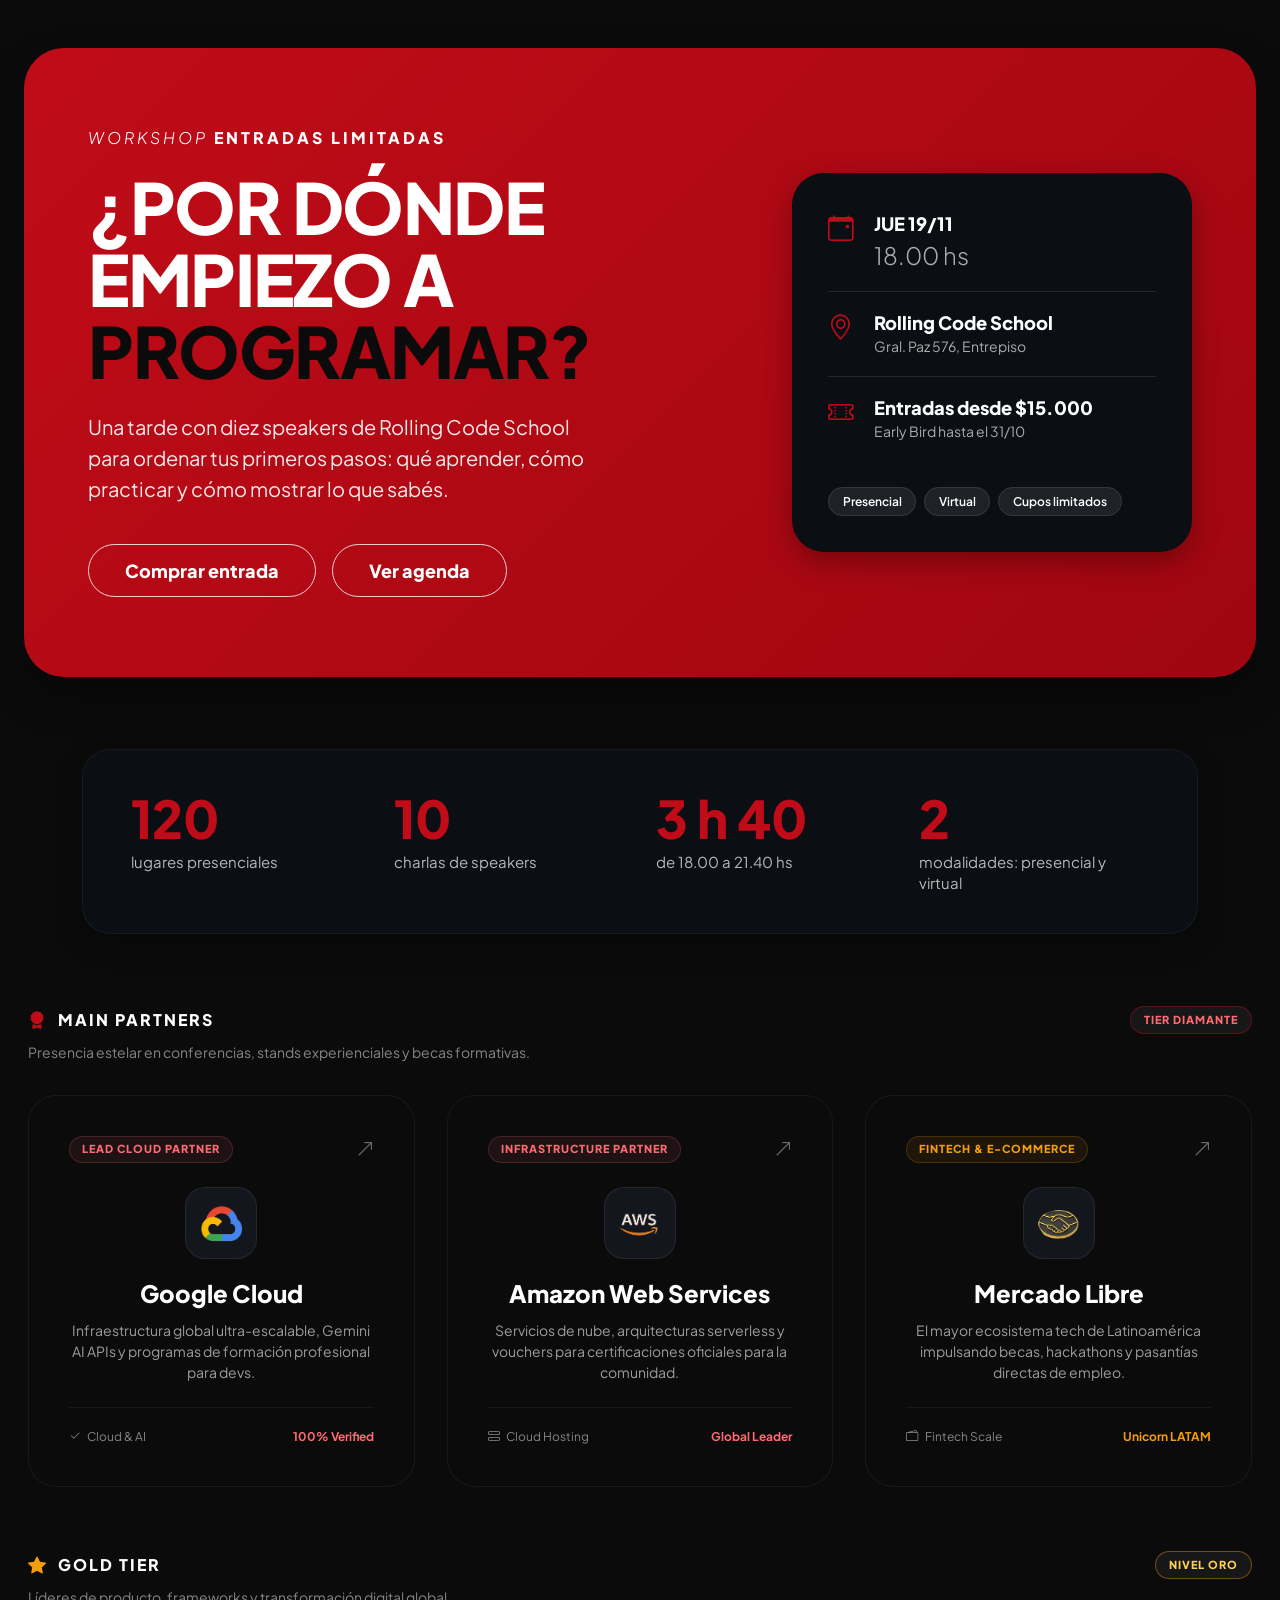
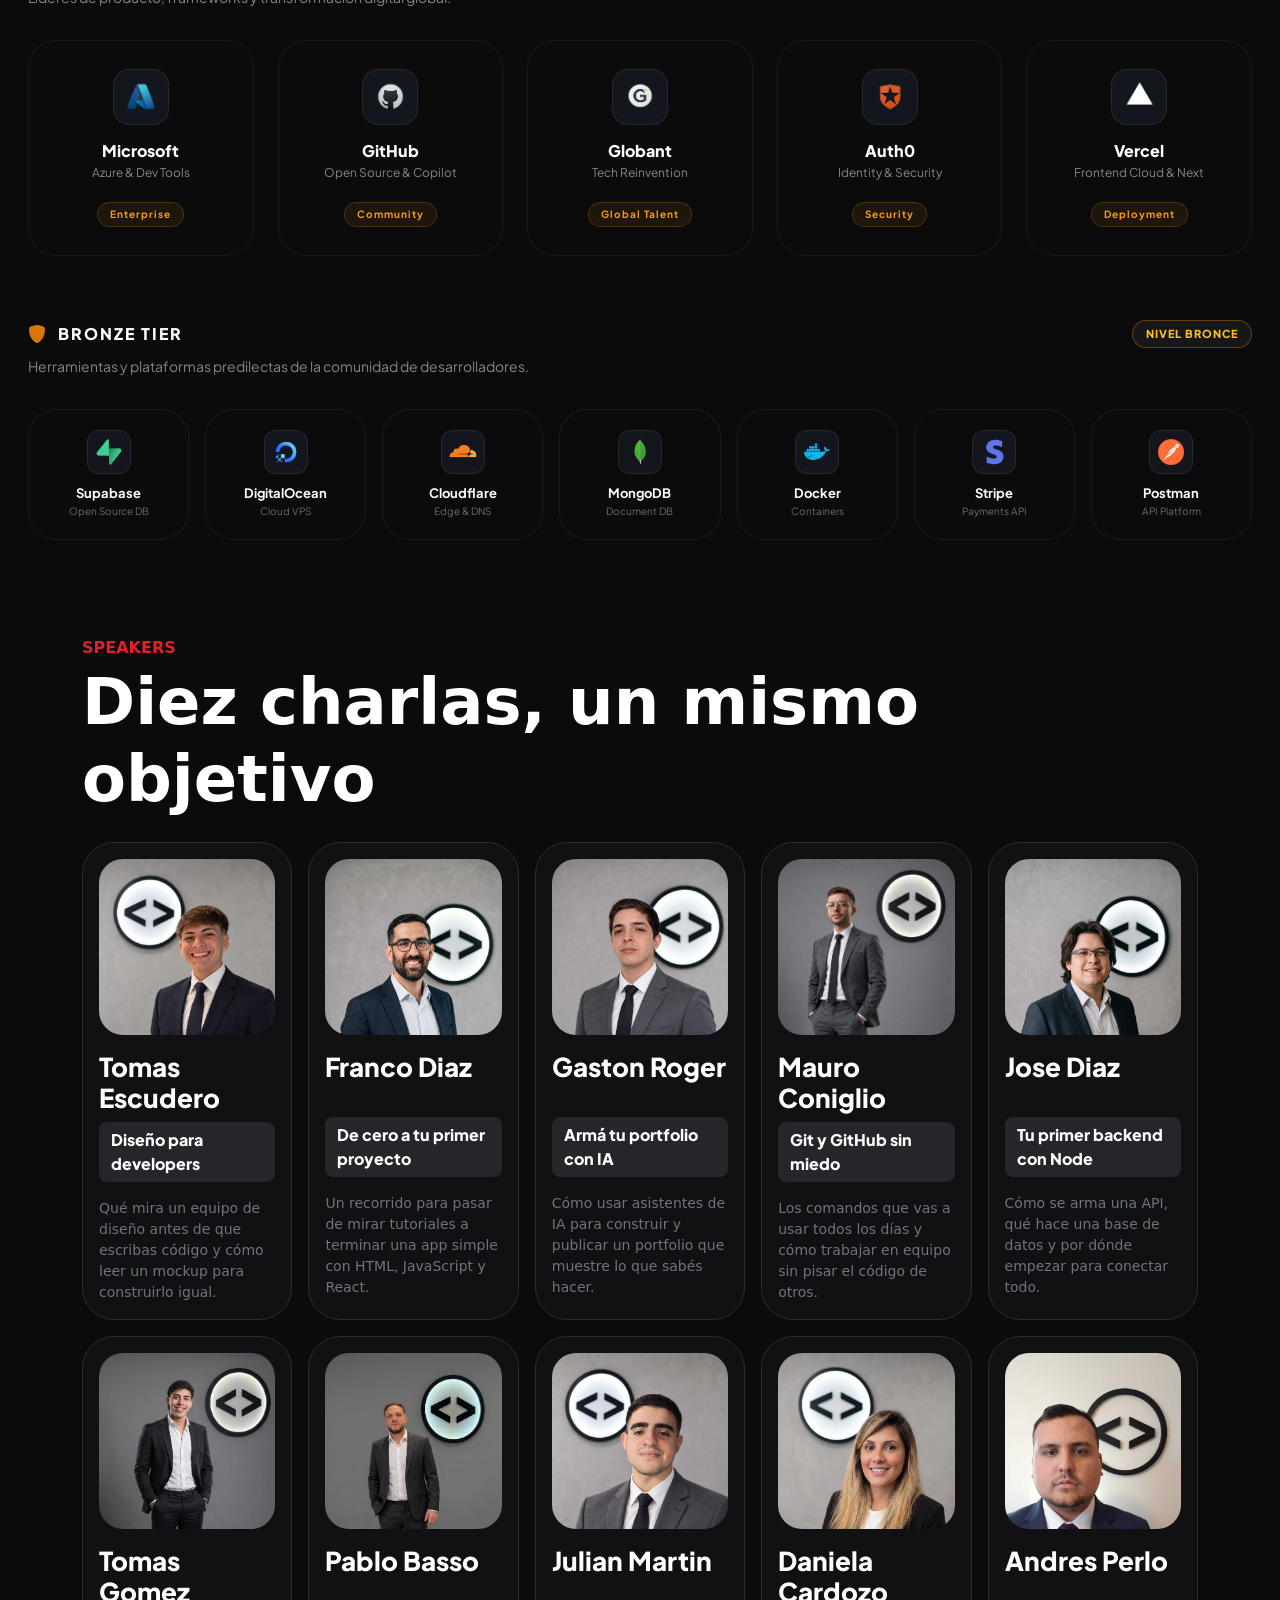
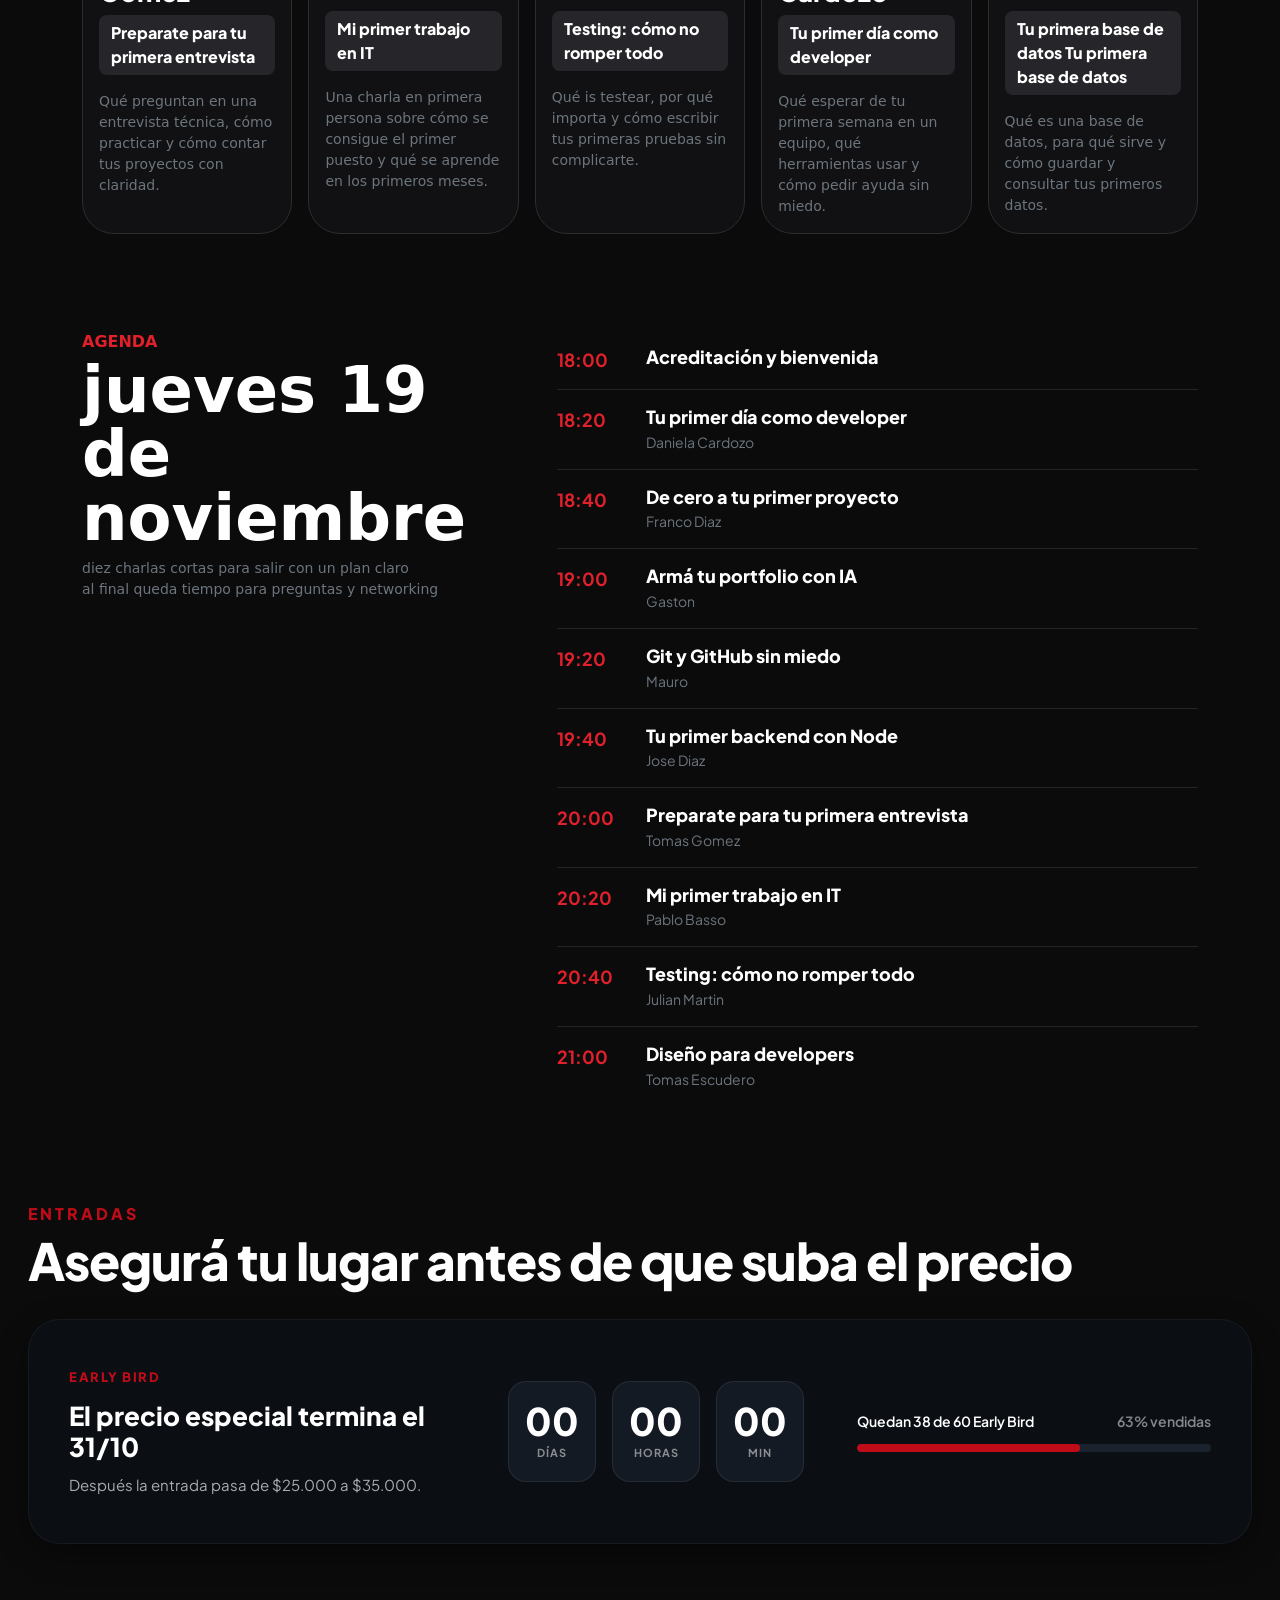
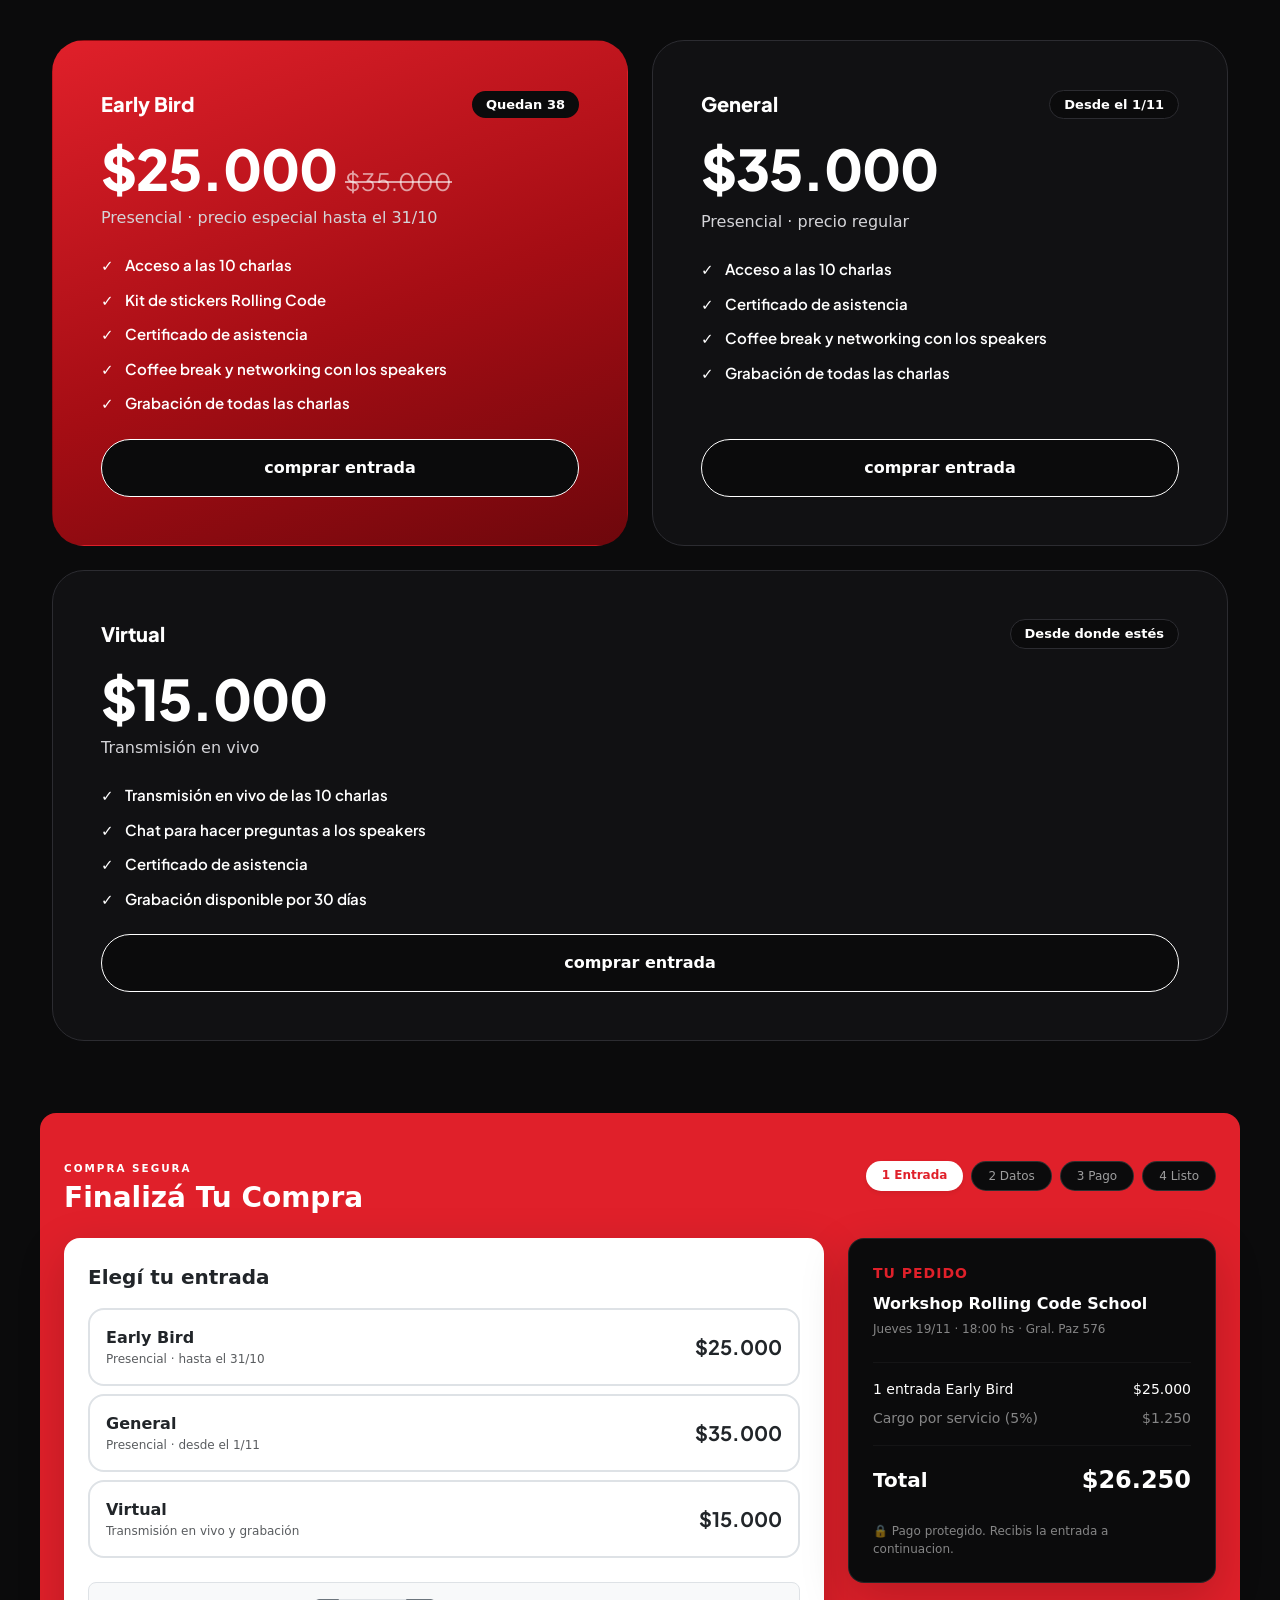
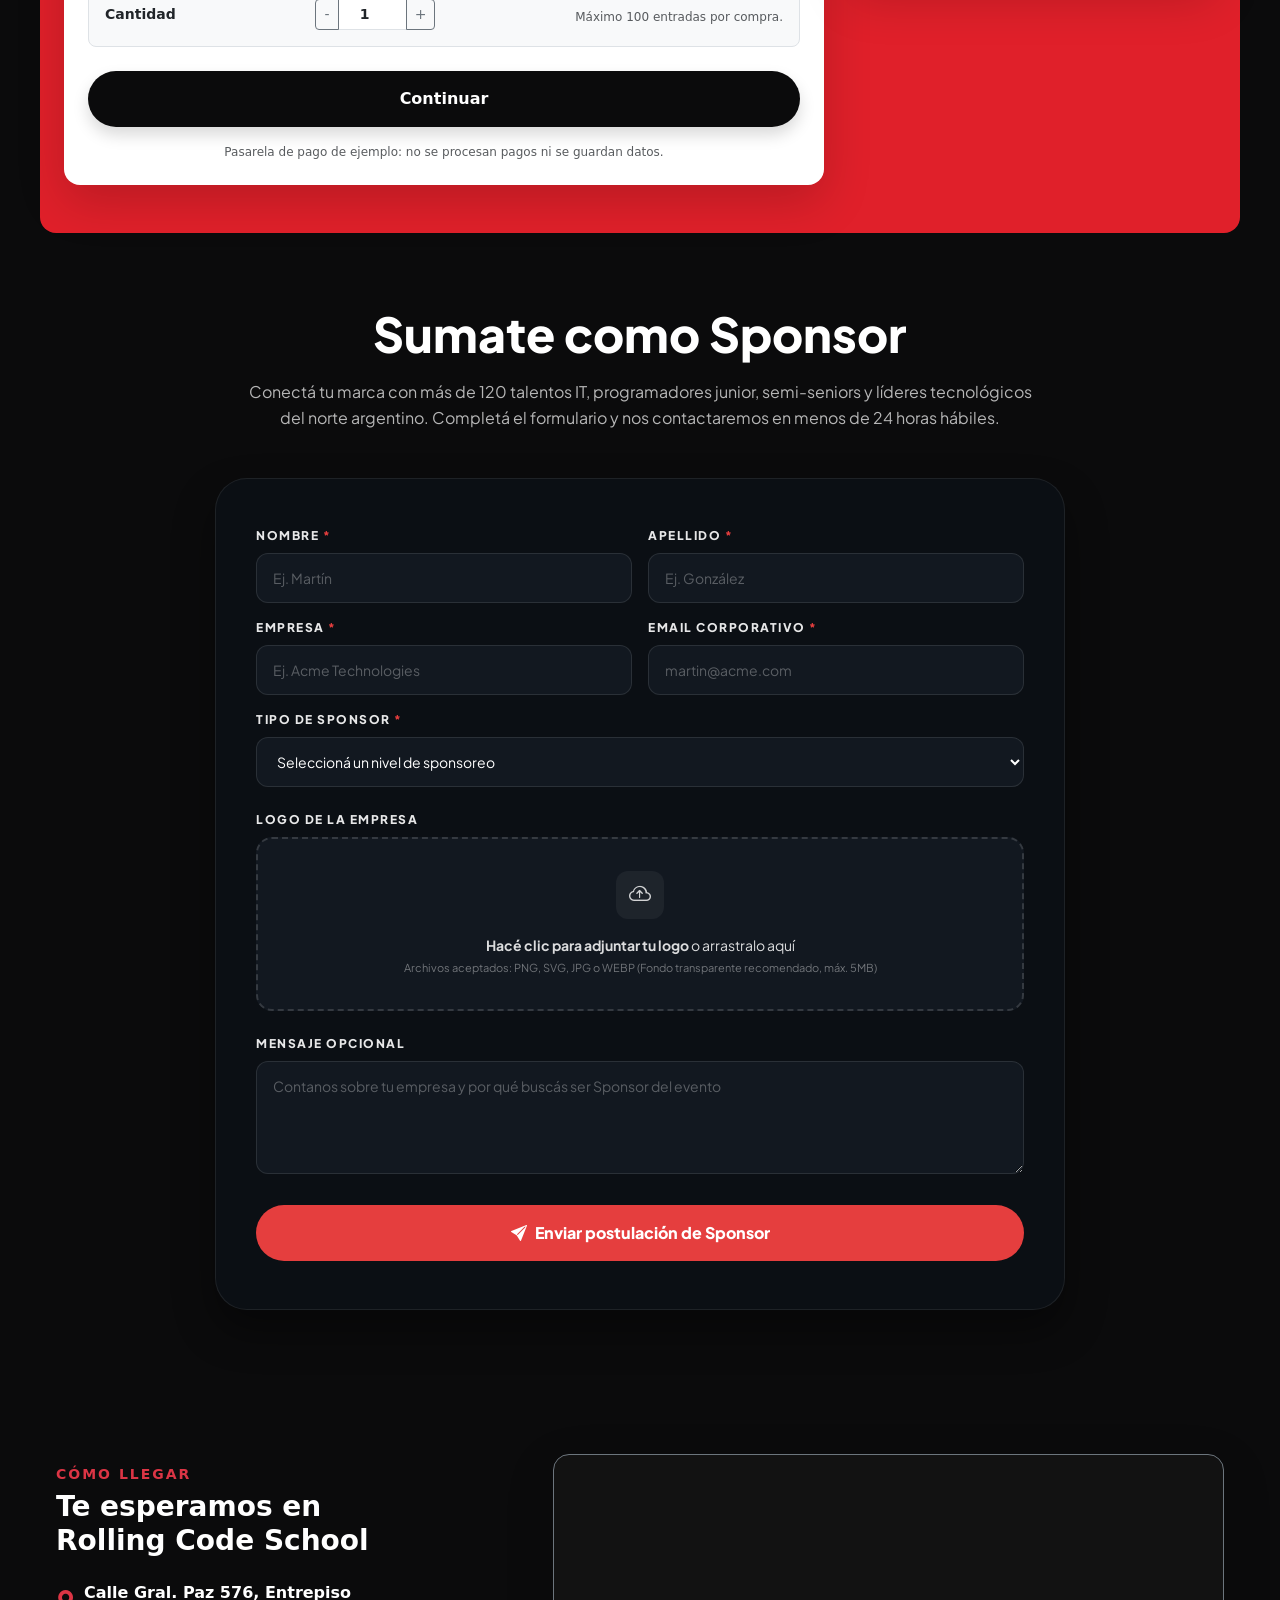
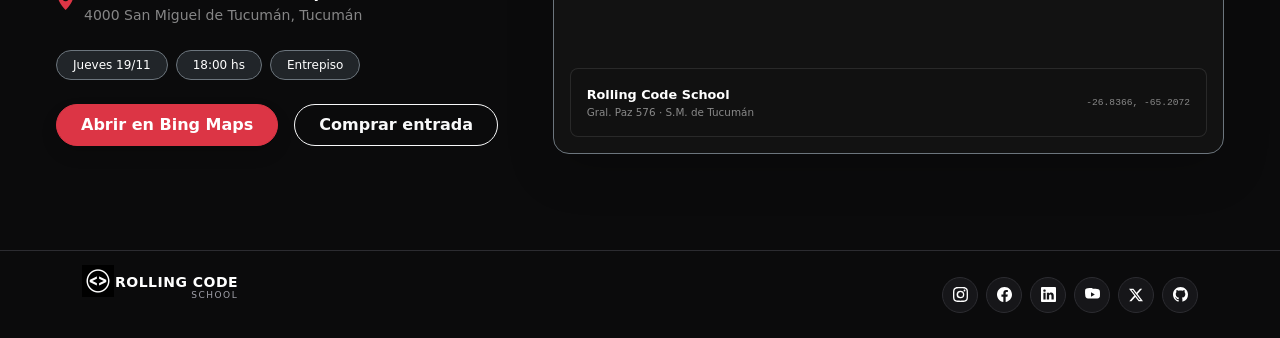
==== commit 70b907e1: "Merge pull request #28 from nicooavilaa14-arch/fix/ajustesvarios agrego detalles de botones en speak" ====
--- a/index.html
+++ b/index.html
@@ -353,7 +353,7 @@
             <div class="card-body p-0 d-flex flex-column">
               <h5 class="speaker-name mb-2">Franco Diaz</h5>
               <div class="titulo-charla mb-3 text-wrap">
-                 <a href="#" data-bs-toggle="modal" data-bs-target="#modalSpeaker10" class="text-decoration-none text-white" >De cero a tu primer proyecto</a>
+                 <a href="#" data-bs-toggle="modal" data-bs-target="#modalSpeaker2" class="text-decoration-none text-white" >De cero a tu primer proyecto</a>
               </div>
               <p class="card-text text-secondary small mb-0">Un recorrido para pasar de mirar tutoriales a terminar una app simple con HTML, JavaScript y React.</p>
             </div>
@@ -367,7 +367,7 @@
             <div class="card-body p-0 d-flex flex-column">
               <h5 class="speaker-name mb-2">Gaston Roger</h5>
               <div class="titulo-charla mb-3 text-wrap">
-                 <a href="#" data-bs-toggle="modal" data-bs-target="#modalSpeaker2" class="text-decoration-none text-white" >Armá tu portfolio con IA</a>
+                 <a href="#" data-bs-toggle="modal" data-bs-target="#modalSpeaker3" class="text-decoration-none text-white" >Armá tu portfolio con IA</a>
               </div>
               <p class="card-text text-secondary small mb-0">Cómo usar asistentes de IA para construir y publicar un portfolio que muestre lo que sabés hacer.</p>
             </div>
@@ -381,7 +381,7 @@
             <div class="card-body p-0 d-flex flex-column">
               <h5 class="speaker-name mb-2">Mauro Coniglio</h5>
               <div class="titulo-charla mb-3 text-wrap">
-                 <a href="#" data-bs-toggle="modal" data-bs-target="#modalSpeaker3" class="text-decoration-none text-white" >Git y GitHub sin miedo</a>
+                 <a href="#" data-bs-toggle="modal" data-bs-target="#modalSpeaker4" class="text-decoration-none text-white" >Git y GitHub sin miedo</a>
               </div>
               <p class="card-text text-secondary small mb-0">Los comandos que vas a usar todos los días y cómo trabajar en equipo sin pisar el código de otros.</p>
             </div>
@@ -395,7 +395,7 @@
             <div class="card-body p-0 d-flex flex-column">
               <h5 class="speaker-name mb-2">Jose Diaz</h5>
               <div class="titulo-charla mb-3 text-wrap">
-                 <a href="#" data-bs-toggle="modal" data-bs-target="#modalSpeaker4" class="text-decoration-none text-white" >Tu primer backend con Node</a>
+                 <a href="#" data-bs-toggle="modal" data-bs-target="#modalSpeaker5" class="text-decoration-none text-white" >Tu primer backend con Node</a>
               </div>
               <p class="card-text text-secondary small mb-0">Cómo se arma una API, qué hace una base de datos y por dónde empezar para conectar todo.</p>
             </div>
@@ -499,10 +499,7 @@
               Jueves 19/11 · 18:40 a 19:00 hs · 20 min
             </div>
             <p class="text-secondary small mb-4">Qué mira un equipo de diseño antes de que escribas código y cómo leer un mockup para construirlo igual.</p>
-            <div class="d-flex gap-2 flex-wrap">
-              <a href="http://127.0.0.1:5500/index.html#agenda" class="btn btn-outline-light rounded-pill px-4 py-2 text-decoration-none" data-bs-dismiss="modal">Ver en la agenda</a>
-              <a href="#compra" class="btn rounded-pill px-4 py-2 text-white text-decoration-none" style="background-color: var(--rc-red, #e53935);" data-bs-dismiss="modal">Comprar entrada</a>
-            </div>
+            
           </div>
         </div>
       </div>
@@ -530,10 +527,7 @@
               Jueves 19/11 · 18:40 a 19:00 hs · 20 min
             </div>
             <p class="text-secondary small mb-4">Un recorrido para pasar de mirar tutoriales a terminar una app simple con HTML, JavaScript y React.</p>
-            <div class="d-flex gap-2 flex-wrap">
-              <a href="#agenda" class="btn btn-outline-light rounded-pill px-4 py-2 text-decoration-none" data-bs-dismiss="modal">Ver en la agenda</a>
-              <a href="#compra" class="btn rounded-pill px-4 py-2 text-white text-decoration-none" style="background-color: var(--rc-red, #e53935);" data-bs-dismiss="modal">Comprar entrada</a>
-            </div>
+            
           </div>
         </div>
       </div>
@@ -561,10 +555,7 @@
               Jueves 19/11 · 18:40 a 19:00 hs · 20 min
             </div>
             <p class="text-secondary small mb-4">Cómo usar asistentes de IA para construir y publicar un portfolio que muestre lo que sabés hacer.</p>
-            <div class="d-flex gap-2 flex-wrap">
-              <a href="#agenda" class="btn btn-outline-light rounded-pill px-4 py-2 text-decoration-none" data-bs-dismiss="modal">Ver en la agenda</a>
-              <a href="#compra" class="btn rounded-pill px-4 py-2 text-white text-decoration-none" style="background-color: var(--rc-red, #e53935);" data-bs-dismiss="modal">Comprar entrada</a>
-            </div>
+            
           </div>
         </div>
       </div>
@@ -592,10 +583,7 @@
               Jueves 19/11 · 18:40 a 19:00 hs · 20 min
             </div>
             <p class="text-secondary small mb-4">Los comandos que vas a usar todos los días y cómo trabajar en equipo sin pisar el código de otros.</p>
-            <div class="d-flex gap-2 flex-wrap">
-              <a href="#agenda" class="btn btn-outline-light rounded-pill px-4 py-2 text-decoration-none" data-bs-dismiss="modal">Ver en la agenda</a>
-              <a href="#compra" class="btn rounded-pill px-4 py-2 text-white text-decoration-none" style="background-color: var(--rc-red, #e53935);" data-bs-dismiss="modal">Comprar entrada</a>
-            </div>
+            
           </div>
         </div>
       </div>
@@ -623,10 +611,7 @@
               Jueves 19/11 · 18:40 a 19:00 hs · 20 min
             </div>
             <p class="text-secondary small mb-4">Cómo se arma una API, qué hace una base de datos y por dónde empezar para conectar todo.</p>
-            <div class="d-flex gap-2 flex-wrap">
-              <a href="#agenda" class="btn btn-outline-light rounded-pill px-4 py-2 text-decoration-none" data-bs-dismiss="modal">Ver en la agenda</a>
-              <a href="#compra" class="btn rounded-pill px-4 py-2 text-white text-decoration-none" style="background-color: var(--rc-red, #e53935);" data-bs-dismiss="modal">Comprar entrada</a>
-            </div>
+            
           </div>
         </div>
       </div>
@@ -654,10 +639,7 @@
               Jueves 19/11 · 18:40 a 19:00 hs · 20 min
             </div>
             <p class="text-secondary small mb-4">Qué preguntan en una entrevista técnica, cómo practicar y cómo contar tus proyectos con claridad.</p>
-            <div class="d-flex gap-2 flex-wrap">
-              <a href="#agenda" class="btn btn-outline-light rounded-pill px-4 py-2 text-decoration-none" data-bs-dismiss="modal">Ver en la agenda</a>
-              <a href="#compra" class="btn rounded-pill px-4 py-2 text-white text-decoration-none" style="background-color: var(--rc-red, #e53935);" data-bs-dismiss="modal">Comprar entrada</a>
-            </div>
+            
           </div>
         </div>
       </div>
@@ -685,10 +667,7 @@
               Jueves 19/11 · 18:40 a 19:00 hs · 20 min
             </div>
             <p class="text-secondary small mb-4">Una charla en primera persona sobre cómo se consigue el primer puesto y qué se aprende en los primeros meses.</p>
-            <div class="d-flex gap-2 flex-wrap">
-              <a href="#agenda" class="btn btn-outline-light rounded-pill px-4 py-2 text-decoration-none" data-bs-dismiss="modal">Ver en la agenda</a>
-              <a href="#compra" class="btn rounded-pill px-4 py-2 text-white text-decoration-none" style="background-color: var(--rc-red, #e53935);" data-bs-dismiss="modal">Comprar entrada</a>
-            </div>
+            
           </div>
         </div>
       </div>
@@ -716,10 +695,7 @@
               Jueves 19/11 · 18:40 a 19:00 hs · 20 min
             </div>
             <p class="text-secondary small mb-4">Qué es testear, por qué importa y cómo escribir tus primeras pruebas sin complicarte.</p>
-            <div class="d-flex gap-2 flex-wrap">
-              <a href="#agenda" class="btn btn-outline-light rounded-pill px-4 py-2 text-decoration-none" data-bs-dismiss="modal">Ver en la agenda</a>
-              <a href="#compra" class="btn rounded-pill px-4 py-2 text-white text-decoration-none" style="background-color: var(--rc-red, #e53935);" data-bs-dismiss="modal">Comprar entrada</a>
-            </div>
+            
           </div>
         </div>
       </div>
@@ -747,10 +723,7 @@
               Jueves 19/11 · 18:40 a 19:00 hs · 20 min
             </div>
             <p class="text-secondary small mb-4">Qué esperar de tu primera semana en un equipo, qué herramientas usar y cómo pedir ayuda sin miedo.</p>
-            <div class="d-flex gap-2 flex-wrap">
-              <a href="#agenda" class="btn btn-outline-light rounded-pill px-4 py-2 text-decoration-none" data-bs-dismiss="modal">Ver en la agenda</a>
-              <a href="#compra" class="btn rounded-pill px-4 py-2 text-white text-decoration-none" style="background-color: var(--rc-red, #e53935);" data-bs-dismiss="modal">Comprar entrada</a>
-            </div>
+           
           </div>
         </div>
       </div>
@@ -778,10 +751,7 @@
               Jueves 19/11 · 18:40 a 19:00 hs · 20 min
             </div>
             <p class="text-secondary small mb-4">Qué es una base de datos, para qué sirve y cómo guardar y consultar tus primeros datos.</p>
-            <div class="d-flex gap-2 flex-wrap">
-              <a href="#agenda" class="btn btn-outline-light rounded-pill px-4 py-2 text-decoration-none" data-bs-dismiss="modal">Ver en la agenda</a>
-              <a href="#compra" class="btn rounded-pill px-4 py-2 text-white text-decoration-none" style="background-color: var(--rc-red, #e53935);" data-bs-dismiss="modal">Comprar entrada</a>
-            </div>
+            
           </div>
         </div>
       </div>
@@ -1271,7 +1241,7 @@
           </div>
 
           <div class="text-white-50 small" style="font-size: 0.75rem;">
-            🔒 Pago protegido. Recibis la entrada acontinuacion.
+            🔒 Pago protegido. Recibis la entrada a continuacion.
           </div>
         </div>
       </div>
@@ -1300,10 +1270,10 @@
         <!-- Franja superior de marca (Rolling Code / School) -->
         <div class="d-flex justify-content-between align-items-center border-bottom pb-2 mb-3">
           <div>
-            <div class="fw-bold text-uppercase" style="color: var(--rc-red, #a81d24); font-size: 0.85rem; letter-spacing: 1.5px; line-height: 1.1;">
+            <div class="fw-bold text-uppercase" style="color: var(--rc-black); font-size: 0.85rem; letter-spacing: 1.5px; line-height: 1.1;">
               Rolling Code
             </div>
-            <div class="fw-bold text-dark" style="font-size: 0.65rem; letter-spacing: 3px;">
+            <div class="fw-bold scholl text-dark" style="font-size: 0.65rem; letter-spacing: 3px  ">
               SCHOOL
             </div>
           </div>
--- a/css/style.css
+++ b/css/style.css
@@ -642,4 +642,4 @@
 
 .ticket-card.selected .ticket-sub {
   color: rgba(255, 255, 255, 0.7) !important;
-}+}
